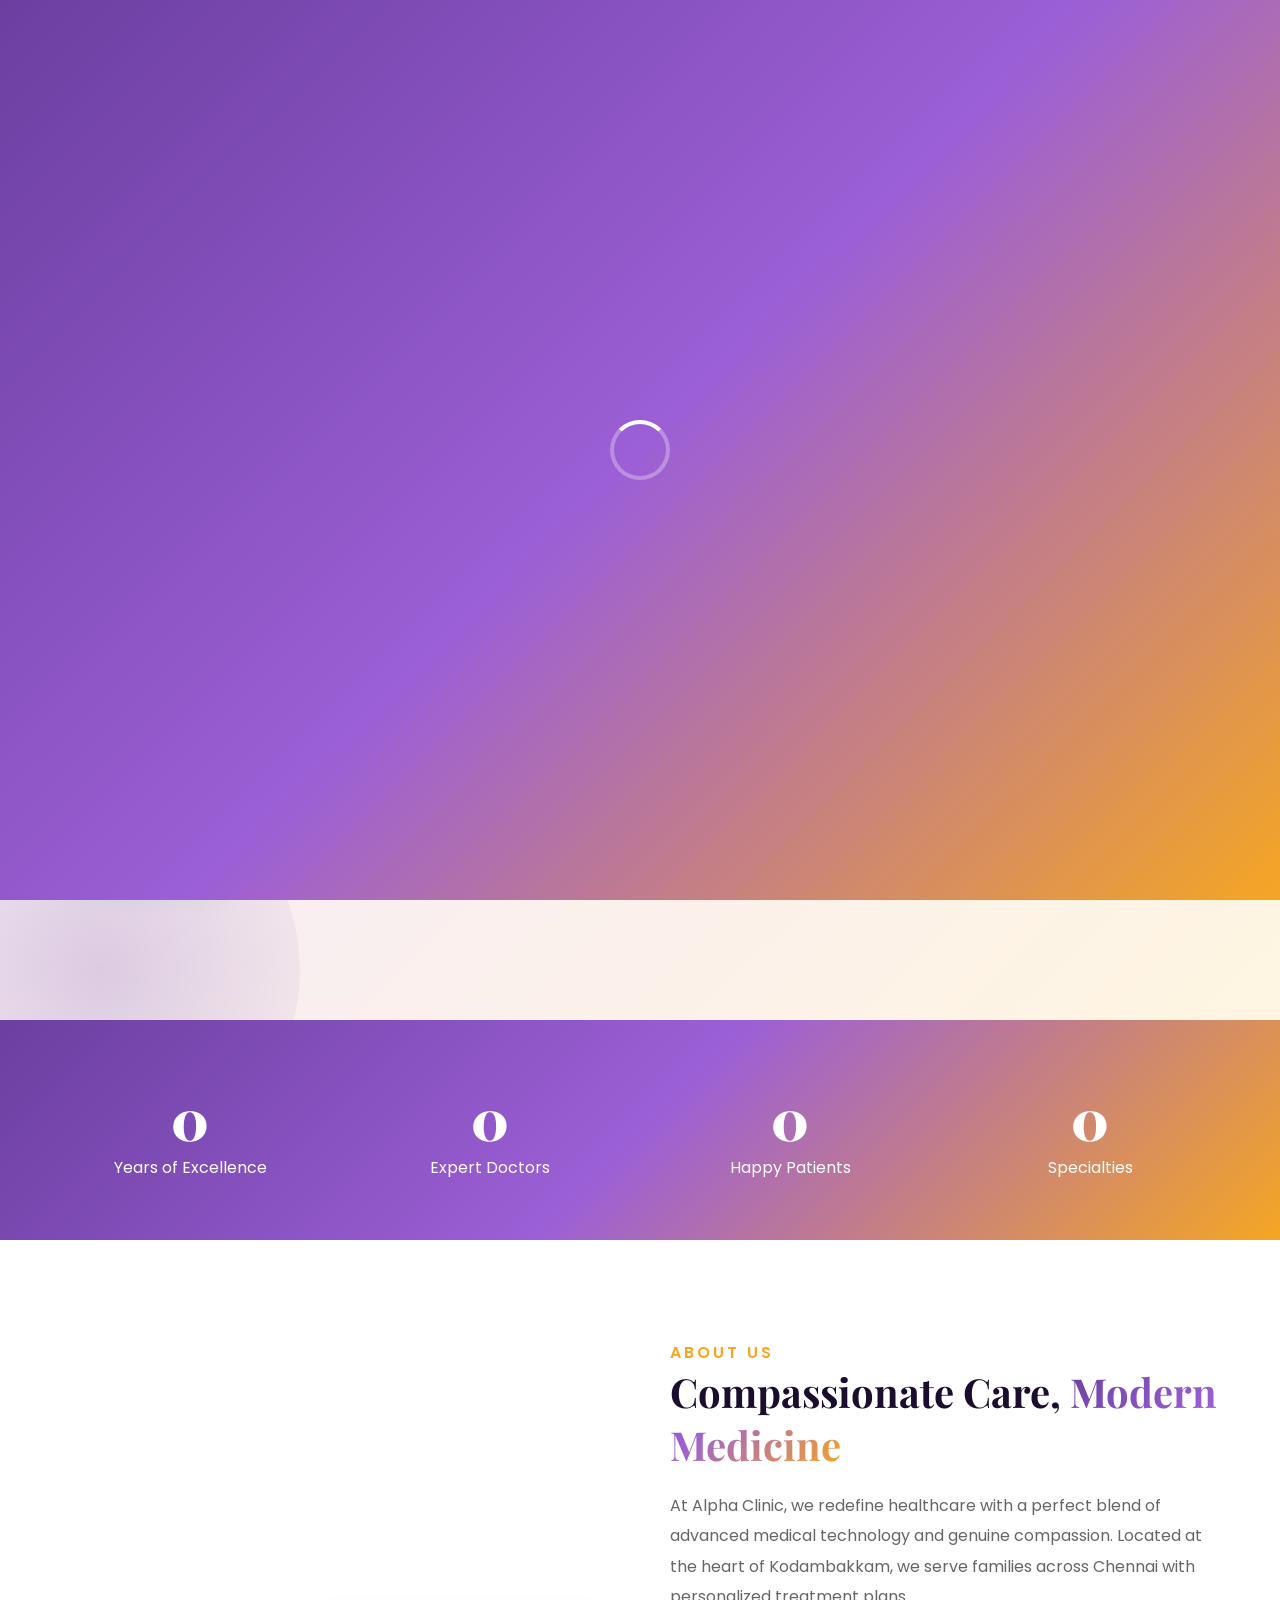
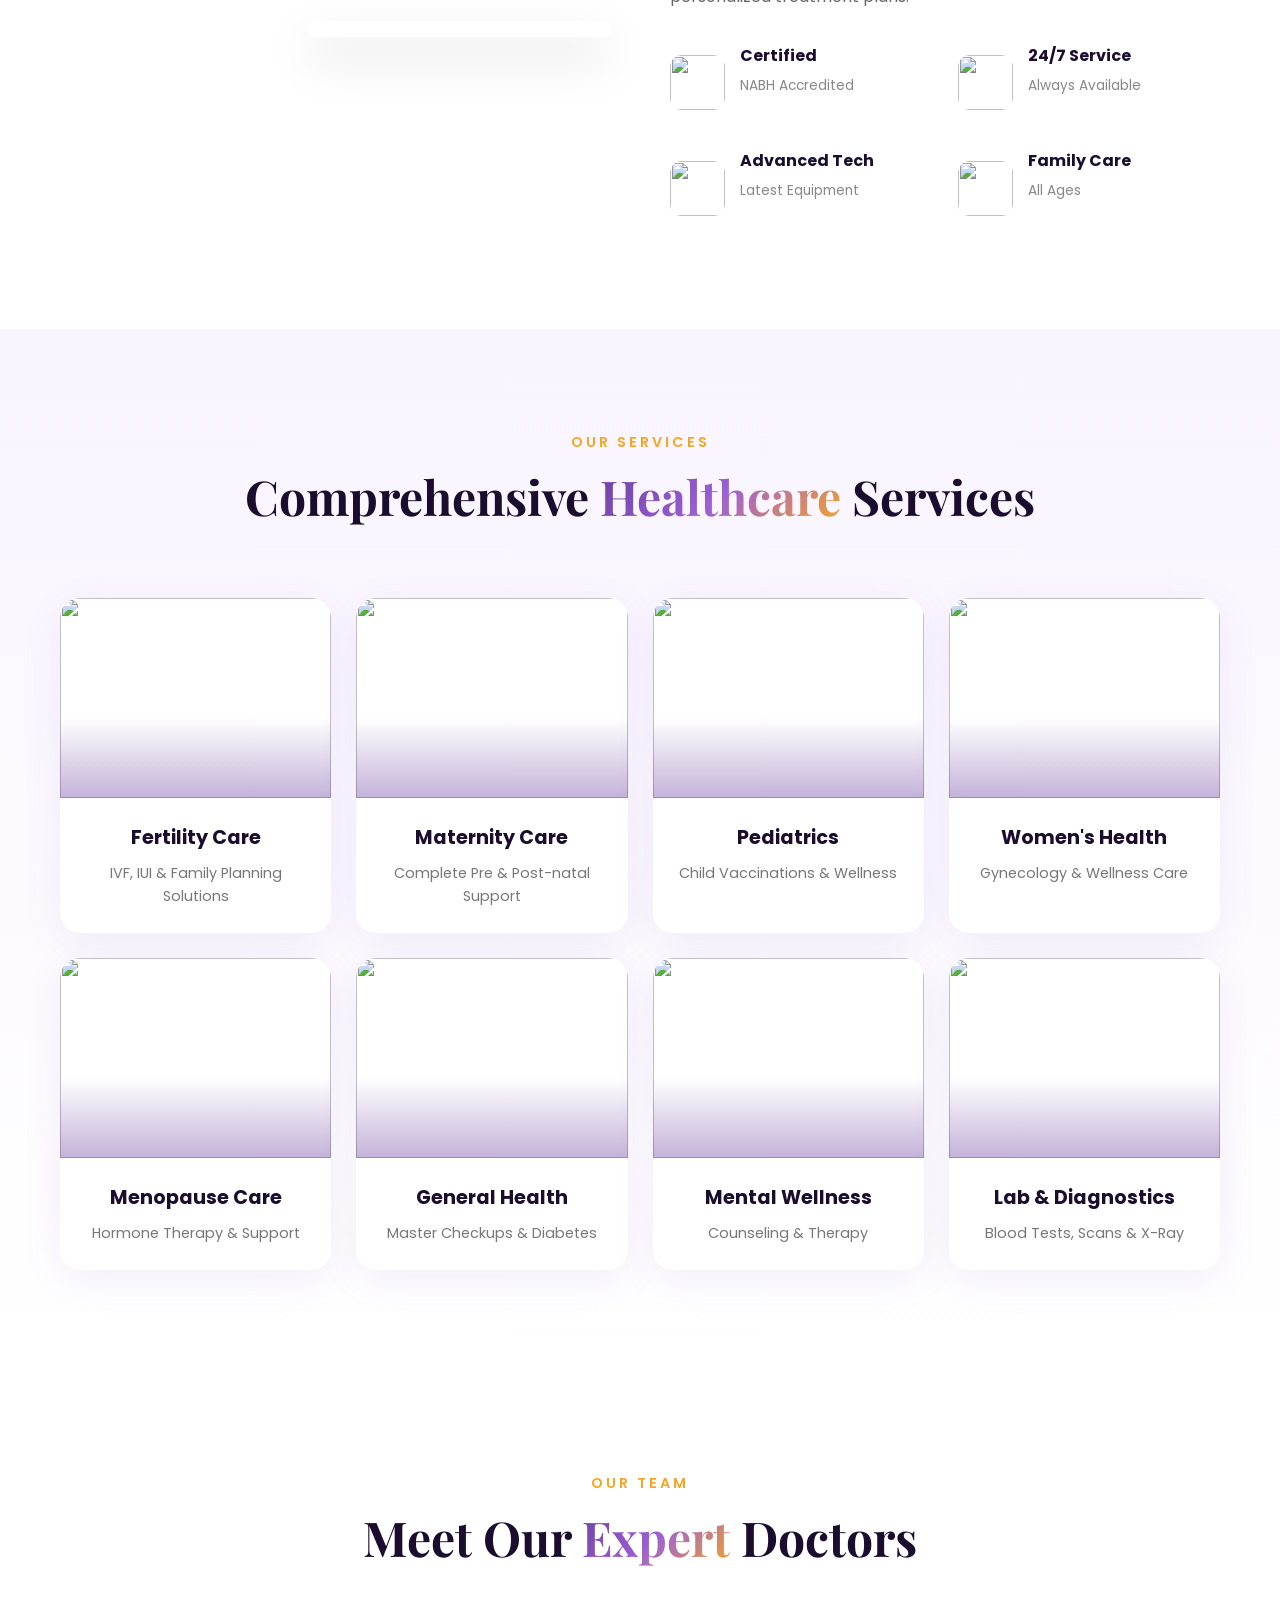
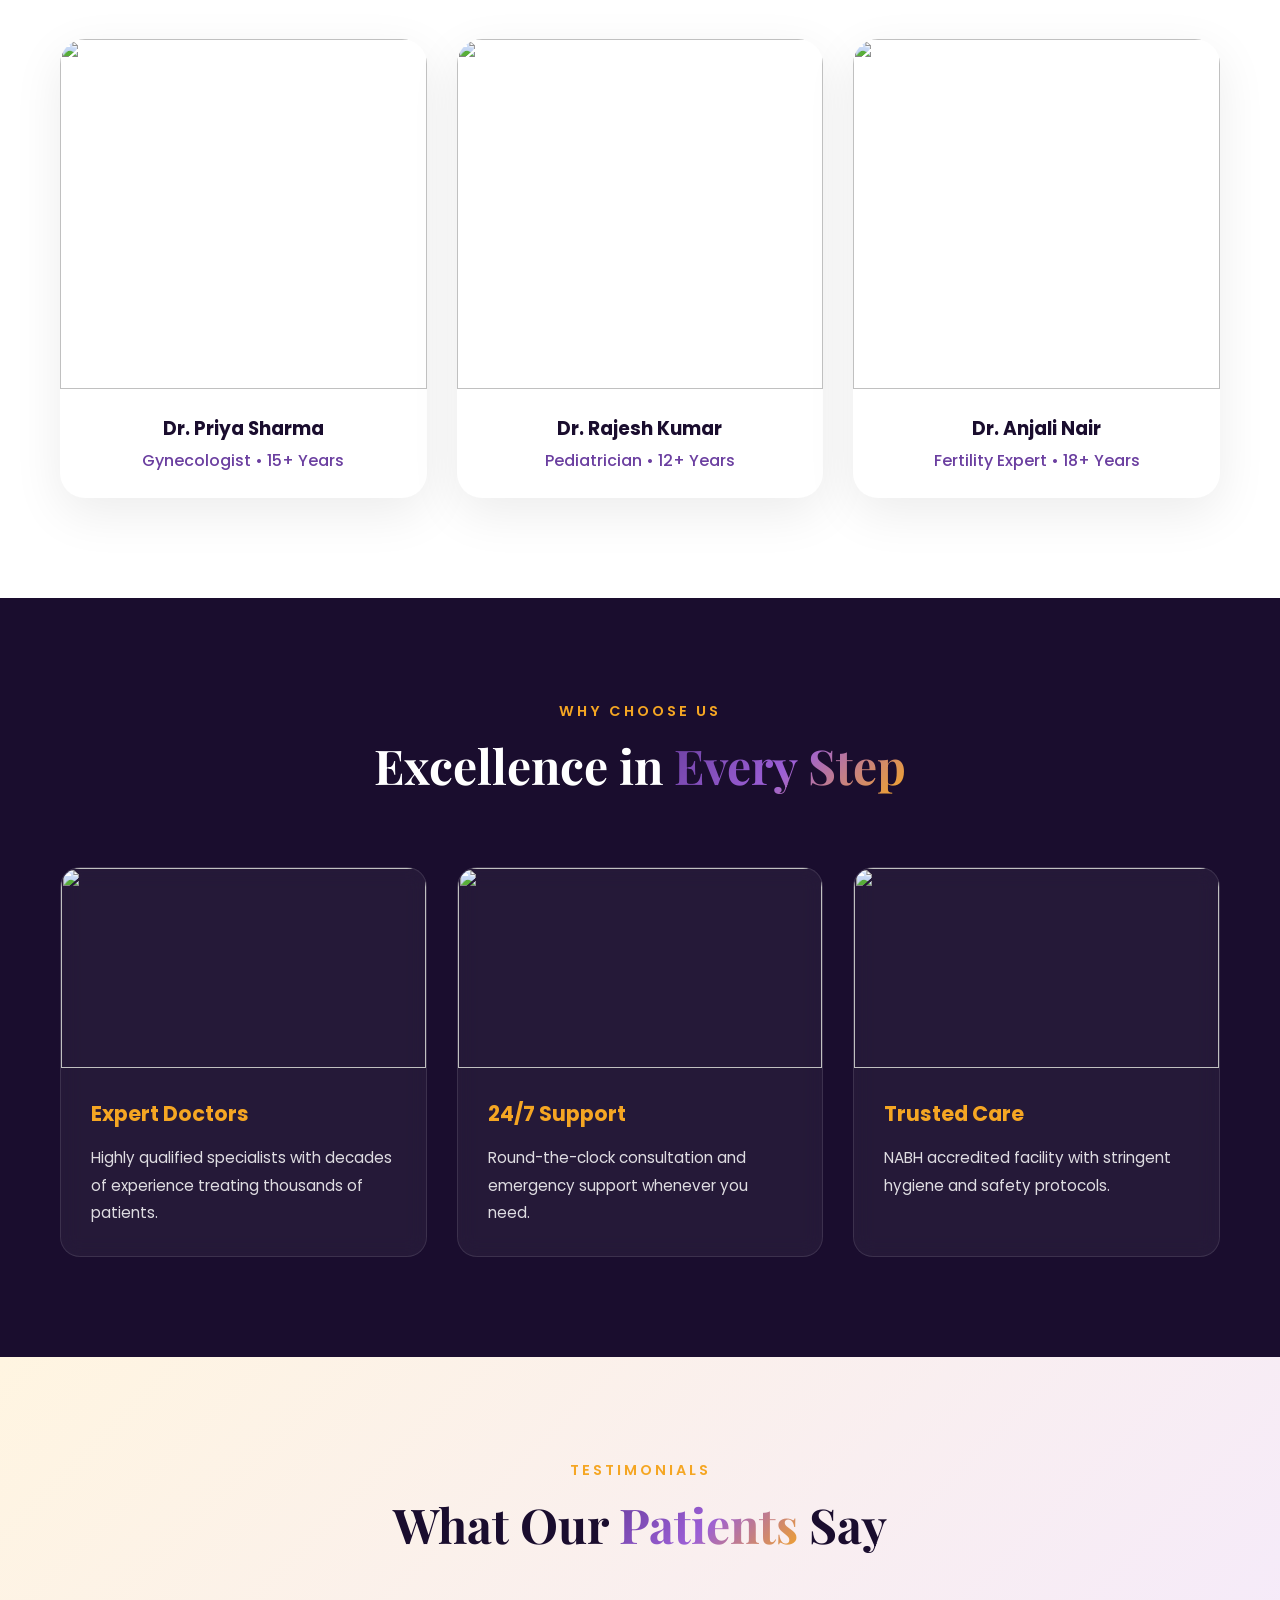
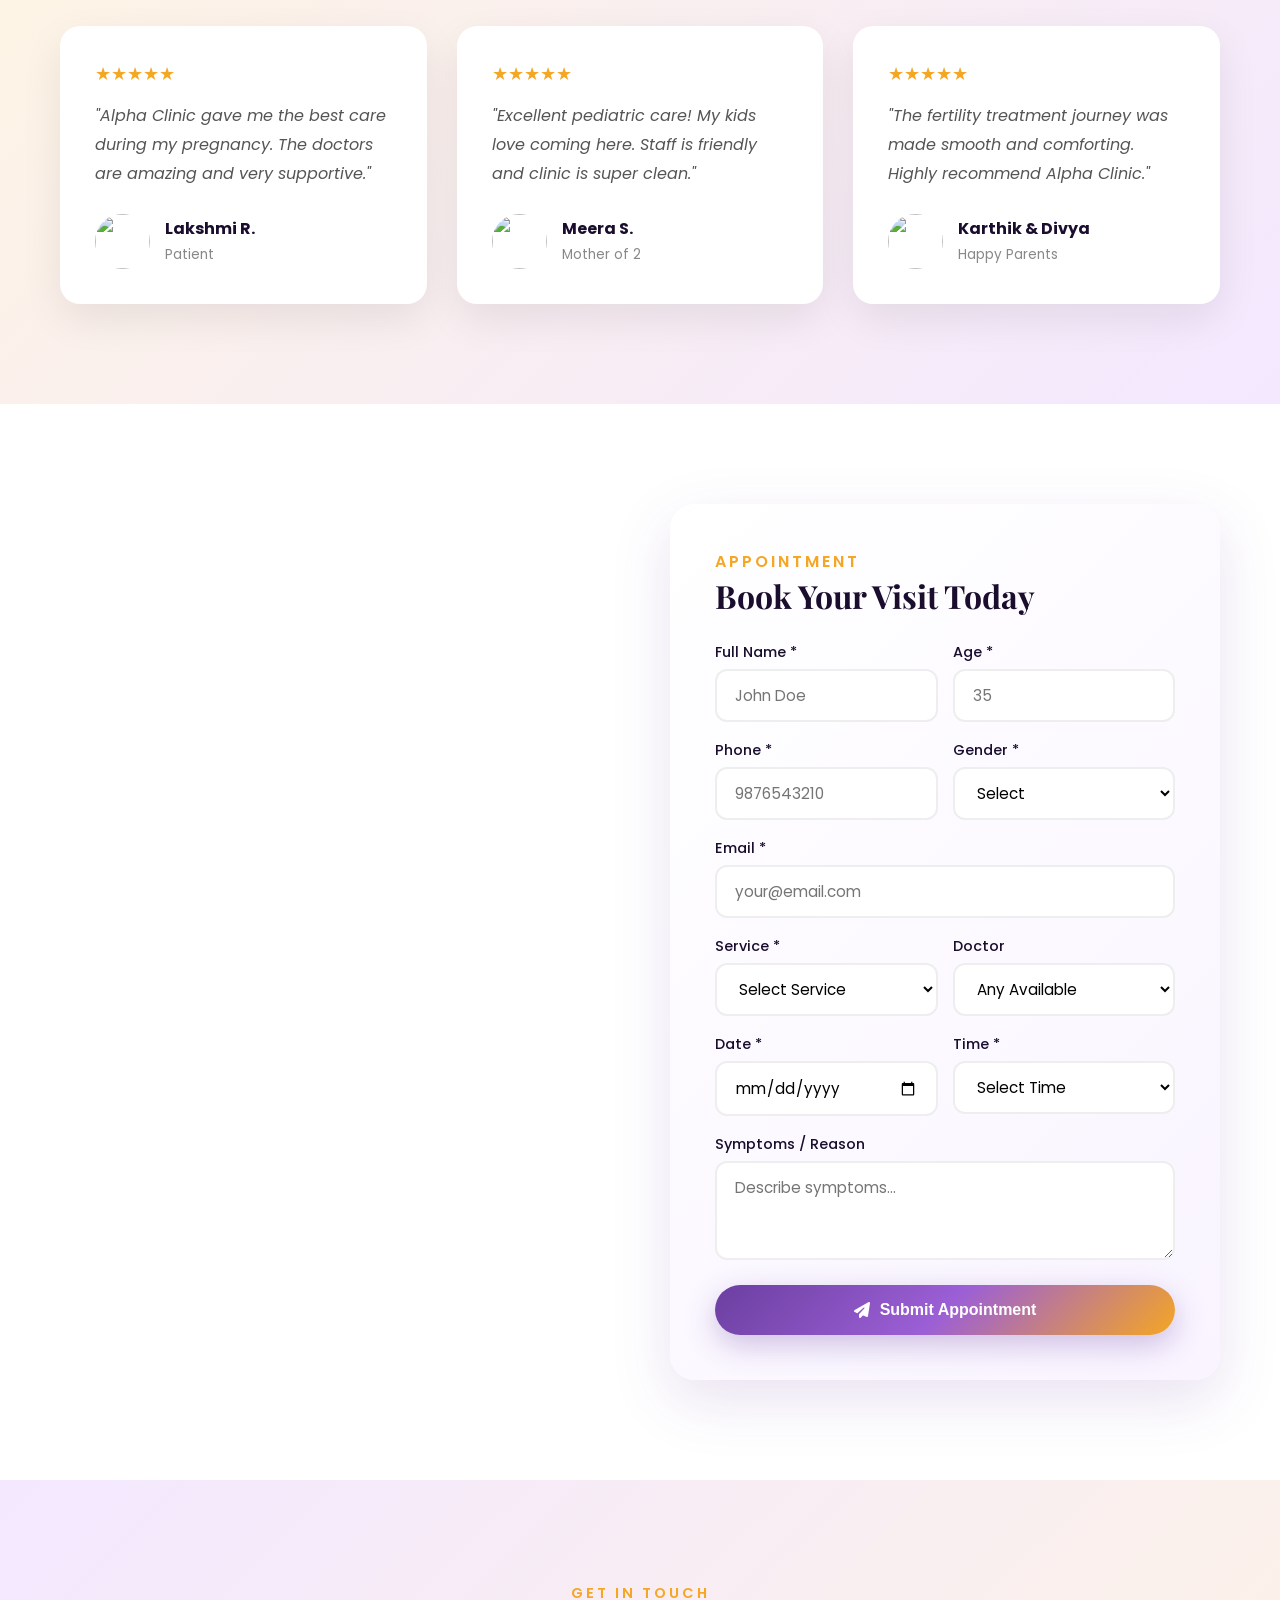
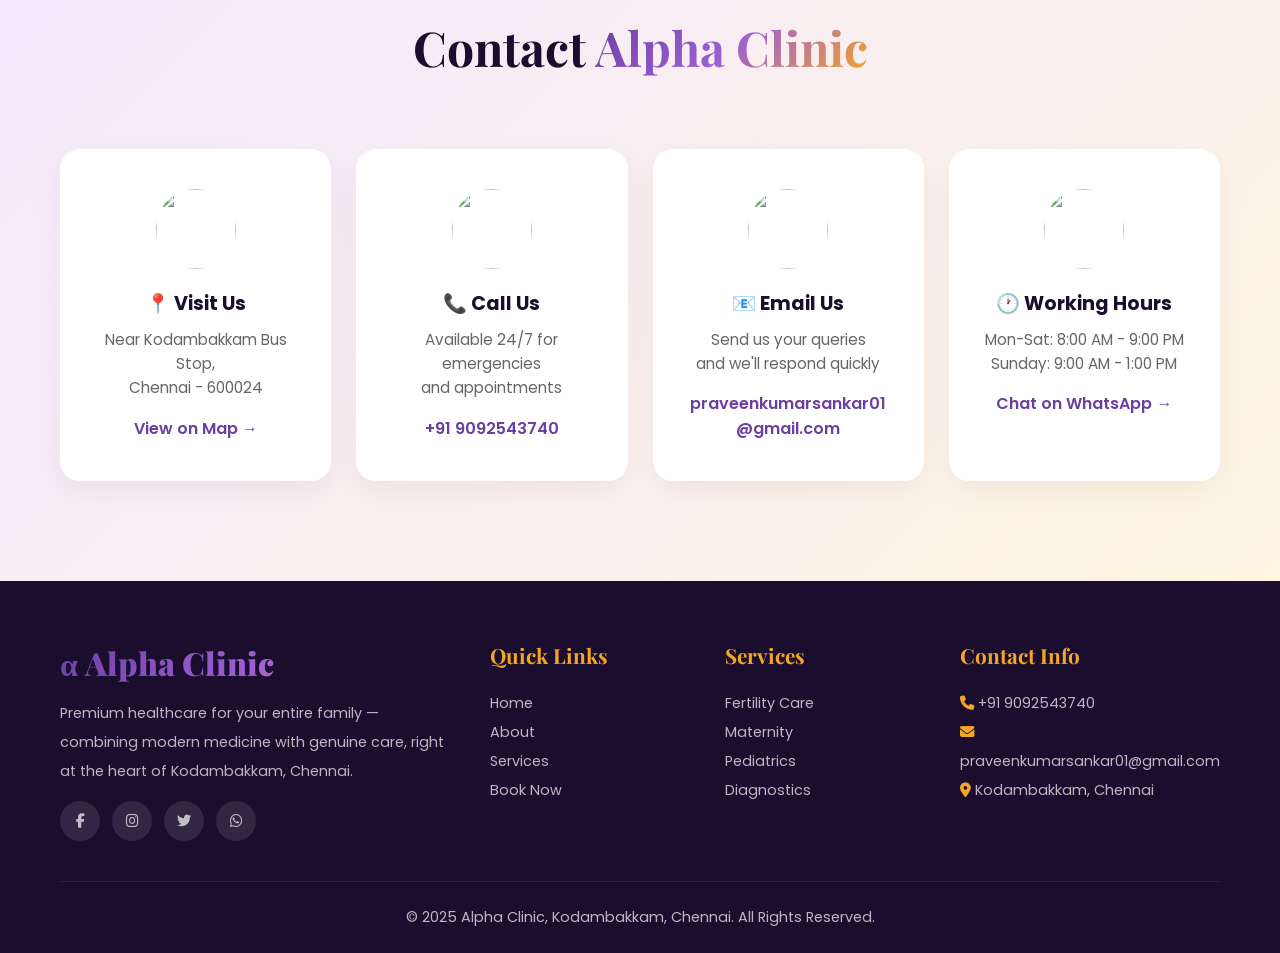
==== index.html @ 45376a35 "renamed Clinic.html to index.html" ====
<!DOCTYPE html>
<html lang="en">
<head>
<meta charset="UTF-8">
<meta name="viewport" content="width=device-width, initial-scale=1.0">
<title>Alpha Clinic | Premium Healthcare in Kodambakkam, Chennai</title>
<link href="https://fonts.googleapis.com/css2?family=Playfair+Display:wght@700;900&family=Poppins:wght@300;400;500;600;700&display=swap" rel="stylesheet">
<link rel="stylesheet" href="https://cdnjs.cloudflare.com/ajax/libs/font-awesome/6.4.0/css/all.min.css">
<link rel="stylesheet" href="https://cdnjs.cloudflare.com/ajax/libs/aos/2.3.4/aos.css">
<style>
  :root {
    --primary: #6b3fa0; --primary-dark: #4a2a7a; --accent: #f5a623;
    --light: #fdfaff; --dark: #1a0d2e;
    --gradient: linear-gradient(135deg, #6b3fa0 0%, #9c5fd6 50%, #f5a623 100%);
  }
  * { margin: 0; padding: 0; box-sizing: border-box; }
  html { scroll-behavior: smooth; }
  body { font-family: 'Poppins', sans-serif; background: var(--light); color: #333; overflow-x: hidden; cursor: none; }
  
  .cursor-dot { 
    width: 18px; height: 18px; 
    background: rgba(138, 80, 220, 0.5);
    border: 2px solid #9c5fd6;
    border-radius: 50%; 
    position: fixed; 
    pointer-events: none; 
    z-index: 9999; 
    transform: translate(-50%, -50%);
    transition: transform 0.1s ease;
    box-shadow: 0 0 8px 2px rgba(138, 80, 220, 0.5);
  }

  a, button, input, select, textarea, .service-card, .doctor-card { cursor: none; }
  
  .top-bar { background: var(--dark); color: #fff; padding: 10px 60px; display: flex; justify-content: space-between; align-items: center; font-size: 0.9rem; }
  .top-bar .contact-items { display: flex; gap: 25px; }
  .top-bar .contact-items a { color: #fff; text-decoration: none; transition: 0.3s; display: flex; align-items: center; gap: 8px; }
  .top-bar .contact-items a:hover { color: var(--accent); }
  .top-bar .contact-items i { color: var(--accent); }
  .top-bar .top-social a { color: #fff; margin-left: 12px; transition: 0.3s; }
  .top-bar .top-social a:hover { color: var(--accent); }
  
  .preloader { position: fixed; inset: 0; background: var(--gradient); display: flex; justify-content: center; align-items: center; z-index: 10000; transition: 0.8s; }
  .preloader.hide { opacity: 0; visibility: hidden; }
  .loader { width: 60px; height: 60px; border: 4px solid rgba(255,255,255,0.3); border-top-color: #fff; border-radius: 50%; animation: spin 1s linear infinite; }
  @keyframes spin { to { transform: rotate(360deg); } }
  
  nav { background: rgba(255,255,255,0.95); backdrop-filter: blur(20px); padding: 18px 60px; display: flex; justify-content: space-between; align-items: center; position: sticky; top: 0; z-index: 1000; transition: 0.4s; box-shadow: 0 2px 30px rgba(107,63,160,0.08); }
  nav.scrolled { padding: 12px 60px; }
  .logo { font-family: 'Playfair Display', serif; font-size: 2rem; font-weight: 900; background: var(--gradient); -webkit-background-clip: text; -webkit-text-fill-color: transparent; }
  nav ul { display: flex; list-style: none; gap: 35px; }
  nav ul li a { text-decoration: none; color: #333; font-weight: 500; position: relative; transition: 0.3s; font-size: 0.95rem; }
  nav ul li a::after { content: ''; position: absolute; bottom: -5px; left: 0; width: 0; height: 2px; background: var(--gradient); transition: 0.4s; }
  nav ul li a:hover::after { width: 100%; }
  nav ul li a:hover { color: var(--primary); }
  .nav-cta { background: var(--gradient); color: #fff !important; padding: 10px 25px; border-radius: 30px; }
  .nav-cta:hover { transform: translateY(-2px); box-shadow: 0 10px 25px rgba(107,63,160,0.4); }
  
  .hero { min-height: 100vh; display: flex; align-items: center; padding: 80px 60px 60px; background: linear-gradient(135deg, #f3e8ff 0%, #fff5e1 100%); position: relative; overflow: hidden; }
  .hero::before { content: ''; position: absolute; top: -100px; right: -100px; width: 500px; height: 500px; background: radial-gradient(circle, rgba(245,166,35,0.2), transparent); border-radius: 50%; animation: float 8s ease-in-out infinite; }
  .hero::after { content: ''; position: absolute; bottom: -150px; left: -100px; width: 400px; height: 400px; background: radial-gradient(circle, rgba(107,63,160,0.2), transparent); border-radius: 50%; animation: float 10s ease-in-out infinite reverse; }
  @keyframes float { 0%,100% { transform: translateY(0); } 50% { transform: translateY(-30px); } }
  .hero-grid { display: grid; grid-template-columns: 1fr 1fr; gap: 60px; align-items: center; max-width: 1400px; margin: 0 auto; position: relative; z-index: 2; }
  .hero-text .badge { display: inline-block; padding: 8px 20px; background: rgba(107,63,160,0.1); color: var(--primary); border-radius: 30px; font-size: 0.85rem; font-weight: 600; margin-bottom: 20px; }
  .hero-text h1 { font-family: 'Playfair Display', serif; font-size: 4rem; font-weight: 900; line-height: 1.1; color: var(--dark); margin-bottom: 25px; }
  .hero-text h1 span { background: var(--gradient); -webkit-background-clip: text; -webkit-text-fill-color: transparent; }
  .hero-text p { font-size: 1.15rem; color: #666; margin-bottom: 35px; line-height: 1.8; }
  .hero-buttons { display: flex; gap: 15px; flex-wrap: wrap; }
  .btn { display: inline-flex; align-items: center; gap: 10px; padding: 16px 35px; border-radius: 50px; text-decoration: none; font-weight: 600; transition: 0.4s; border: none; font-size: 1rem; }
  .btn-primary { background: var(--gradient); color: #fff; box-shadow: 0 10px 30px rgba(107,63,160,0.3); }
  .btn-primary:hover { transform: translateY(-5px); box-shadow: 0 15px 40px rgba(107,63,160,0.5); }
  .btn-whatsapp { background: #25D366; color: #fff; box-shadow: 0 10px 30px rgba(37,211,102,0.3); }
  .btn-whatsapp:hover { transform: translateY(-5px); box-shadow: 0 15px 40px rgba(37,211,102,0.5); }
  .btn-call { background: var(--accent); color: #fff; box-shadow: 0 10px 30px rgba(245,166,35,0.3); }
  .btn-call:hover { transform: translateY(-5px); box-shadow: 0 15px 40px rgba(245,166,35,0.5); }
  
  .hero-image { position: relative; }
  .hero-image img { width: 100%; border-radius: 30px; box-shadow: 0 30px 80px rgba(107,63,160,0.3); }
  .hero-image .floating-card { position: absolute; background: #fff; padding: 18px; border-radius: 20px; box-shadow: 0 15px 40px rgba(0,0,0,0.15); display: flex; align-items: center; gap: 15px; animation: float 4s ease-in-out infinite; }
  .floating-card.card1 { top: 30px; left: -30px; }
  .floating-card.card2 { bottom: 40px; right: -30px; animation-delay: 2s; }
  .floating-card img { width: 50px; height: 50px; border-radius: 50%; object-fit: cover; box-shadow: none; }
  .floating-card h4 { font-size: 1rem; color: var(--dark); }
  .floating-card p { font-size: 0.8rem; color: #888; }
  
  .stats { padding: 60px; background: var(--gradient); color: #fff; }
  .stats-grid { display: grid; grid-template-columns: repeat(4, 1fr); gap: 40px; max-width: 1200px; margin: 0 auto; text-align: center; }
  .stat h3 { font-family: 'Playfair Display', serif; font-size: 3.5rem; font-weight: 900; }
  
  section { padding: 100px 60px; }
  .section-title { text-align: center; margin-bottom: 70px; }
  .section-title .small { color: var(--accent); font-weight: 600; letter-spacing: 3px; text-transform: uppercase; font-size: 0.9rem; }
  .section-title h2 { font-family: 'Playfair Display', serif; font-size: 3rem; color: var(--dark); margin-top: 10px; }
  .section-title h2 span { background: var(--gradient); -webkit-background-clip: text; -webkit-text-fill-color: transparent; }
  
  .about { background: #fff; }
  .about-grid { display: grid; grid-template-columns: 1fr 1fr; gap: 60px; align-items: center; max-width: 1300px; margin: 0 auto; }
  .about-images { position: relative; }
  .about-images img { width: 100%; border-radius: 25px; }
  .about-images .img1 { width: 75%; }
  .about-images .img2 { position: absolute; bottom: -40px; right: 0; width: 55%; border: 8px solid #fff; box-shadow: 0 20px 50px rgba(0,0,0,0.15); }
  .about-text h3 { font-family: 'Playfair Display', serif; font-size: 2.5rem; color: var(--dark); margin-bottom: 20px; }
  .about-text p { color: #666; margin-bottom: 25px; line-height: 1.9; }
  .about-features { display: grid; grid-template-columns: 1fr 1fr; gap: 25px; margin-top: 30px; }
  .about-feature { display: flex; gap: 15px; align-items: center; }
  .about-feature img { width: 55px; height: 55px; border-radius: 12px; object-fit: cover; }
  .about-feature h4 { color: var(--dark); margin-bottom: 5px; font-size: 1rem; }
  .about-feature p { font-size: 0.85rem; color: #888; }
  
  .services { background: linear-gradient(180deg, #f9f4ff 0%, #fff 100%); }
  .services-grid { display: grid; grid-template-columns: repeat(4, 1fr); gap: 25px; max-width: 1300px; margin: 0 auto; }
  .service-card { background: #fff; border-radius: 20px; box-shadow: 0 10px 40px rgba(107,63,160,0.08); transition: 0.5s; overflow: hidden; }
  .service-card:hover { transform: translateY(-15px); box-shadow: 0 25px 60px rgba(107,63,160,0.25); }
  .service-img-wrap { width: 100%; height: 200px; overflow: hidden; position: relative; }
  .service-img-wrap img { width: 100%; height: 100%; object-fit: cover; transition: transform 0.6s ease; }
  .service-card:hover .service-img-wrap img { transform: scale(1.2); }
  .service-img-wrap::after { content: ''; position: absolute; inset: 0; background: linear-gradient(180deg, transparent 60%, rgba(107,63,160,0.4)); }
  .service-content { padding: 25px; text-align: center; }
  .service-content h3 { color: var(--dark); margin-bottom: 10px; font-size: 1.2rem; }
  .service-content p { color: #777; font-size: 0.9rem; line-height: 1.6; }
  
  .doctors { background: #fff; }
  .doctors-grid { display: grid; grid-template-columns: repeat(3, 1fr); gap: 30px; max-width: 1200px; margin: 0 auto; }
  .doctor-card { background: #fff; border-radius: 25px; overflow: hidden; box-shadow: 0 15px 50px rgba(0,0,0,0.08); transition: 0.5s; }
  .doctor-card:hover { transform: translateY(-10px); }
  .doctor-img-wrap { height: 350px; overflow: hidden; position: relative; }
  .doctor-img-wrap img { width: 100%; height: 100%; object-fit: cover; object-position: top; transition: transform 0.6s ease; }
  .doctor-card:hover .doctor-img-wrap img { transform: scale(1.15); }
  .doctor-info { padding: 25px; text-align: center; }
  .doctor-info h3 { color: var(--dark); margin-bottom: 5px; }
  .doctor-info p { color: var(--primary); font-weight: 500; }
  
  .why-us { background: var(--dark); color: #fff; }
  .why-us .section-title h2 { color: #fff; }
  .why-grid { display: grid; grid-template-columns: repeat(3, 1fr); gap: 30px; max-width: 1200px; margin: 0 auto; }
  .why-card { background: rgba(255,255,255,0.05); border-radius: 20px; backdrop-filter: blur(10px); border: 1px solid rgba(255,255,255,0.1); transition: 0.4s; overflow: hidden; }
  .why-card:hover { background: rgba(255,255,255,0.1); transform: translateY(-10px); }
  .why-img-wrap { height: 200px; overflow: hidden; }
  .why-img-wrap img { width: 100%; height: 100%; object-fit: cover; transition: transform 0.6s ease; }
  .why-card:hover .why-img-wrap img { transform: scale(1.15); }
  .why-content { padding: 30px; }
  .why-content h3 { font-size: 1.3rem; margin-bottom: 15px; color: var(--accent); }
  .why-content p { opacity: 0.85; line-height: 1.8; font-size: 0.95rem; }
  
  .testimonials { background: linear-gradient(135deg, #fff5e1, #f3e8ff); }
  .testi-grid { display: grid; grid-template-columns: repeat(3, 1fr); gap: 30px; max-width: 1200px; margin: 0 auto; }
  .testi-card { background: #fff; padding: 35px; border-radius: 20px; box-shadow: 0 15px 40px rgba(0,0,0,0.08); }
  .testi-card .stars { color: var(--accent); margin-bottom: 15px; font-size: 1.1rem; }
  .testi-card p { color: #555; line-height: 1.8; margin-bottom: 25px; font-style: italic; }
  .testi-user { display: flex; align-items: center; gap: 15px; }
  .testi-user img { width: 55px; height: 55px; border-radius: 50%; object-fit: cover; }
  .testi-user h4 { color: var(--dark); }
  .testi-user span { color: #888; font-size: 0.85rem; }
  
  .booking { background: #fff; }
  .booking-grid { display: grid; grid-template-columns: 1fr 1fr; gap: 60px; max-width: 1200px; margin: 0 auto; align-items: center; }
  .booking-image img { width: 100%; border-radius: 25px; }
  .booking-form { background: linear-gradient(135deg, #fff, #f9f4ff); padding: 45px; border-radius: 25px; box-shadow: 0 20px 60px rgba(107,63,160,0.15); }
  .booking-form h3 { font-family: 'Playfair Display', serif; font-size: 2rem; color: var(--dark); margin-bottom: 25px; }
  .form-row { display: grid; grid-template-columns: 1fr 1fr; gap: 15px; }
  .form-group { margin-bottom: 18px; }
  .form-group label { display: block; margin-bottom: 6px; color: var(--dark); font-size: 0.9rem; font-weight: 500; }
  .form-group input, .form-group select, .form-group textarea { width: 100%; padding: 13px 18px; border: 2px solid #eee; border-radius: 12px; font-size: 0.95rem; font-family: inherit; transition: 0.3s; background: #fff; }
  .form-group input:focus, .form-group select:focus, .form-group textarea:focus { outline: none; border-color: var(--primary); box-shadow: 0 0 0 4px rgba(107,63,160,0.1); }
  
  .contact-section { background: linear-gradient(135deg, #f3e8ff, #fff5e1); }
  .contact-grid { display: grid; grid-template-columns: repeat(4, 1fr); gap: 25px; max-width: 1300px; margin: 0 auto; }
  .contact-card { background: #fff; padding: 40px 25px; border-radius: 20px; text-align: center; transition: 0.4s; box-shadow: 0 10px 30px rgba(0,0,0,0.05); overflow: hidden; }
  .contact-card:hover { transform: translateY(-10px); box-shadow: 0 20px 50px rgba(107,63,160,0.15); }
  .contact-card .icon-img { width: 80px; height: 80px; margin: 0 auto 20px; border-radius: 50%; overflow: hidden; }
  .contact-card .icon-img img { width: 100%; height: 100%; object-fit: cover; transition: 0.5s; }
  .contact-card:hover .icon-img img { transform: scale(1.2); }
  .contact-card h4 { color: var(--dark); margin-bottom: 10px; font-size: 1.2rem; }
  .contact-card p { color: #666; font-size: 0.95rem; line-height: 1.6; margin-bottom: 15px; }
  .contact-card a { color: var(--primary); text-decoration: none; font-weight: 600; word-break: break-word; }
  .contact-card a:hover { color: var(--accent); }
  
  footer { background: var(--dark); color: #fff; padding: 60px 60px 25px; }
  .footer-grid { display: grid; grid-template-columns: 2fr 1fr 1fr 1fr; gap: 40px; max-width: 1300px; margin: 0 auto 40px; }
  .footer-col h4 { font-family: 'Playfair Display', serif; margin-bottom: 20px; font-size: 1.3rem; color: var(--accent); }
  .footer-col p, .footer-col a { color: rgba(255,255,255,0.7); text-decoration: none; line-height: 2; font-size: 0.9rem; display: block; transition: 0.3s; }
  .footer-col a:hover { color: var(--accent); padding-left: 5px; }
  .social-links { display: flex; gap: 12px; margin-top: 15px; }
  .social-links a { width: 40px; height: 40px; background: rgba(255,255,255,0.1); border-radius: 50%; display: flex; align-items: center; justify-content: center; transition: 0.3s; }
  .social-links a:hover { background: var(--gradient); transform: translateY(-3px); }
  .footer-bottom { border-top: 1px solid rgba(255,255,255,0.1); padding-top: 25px; text-align: center; opacity: 0.7; font-size: 0.9rem; }
  
  .float-wa { position: fixed; bottom: 30px; right: 30px; width: 65px; height: 65px; background: #25D366; color: #fff; border-radius: 50%; display: flex; align-items: center; justify-content: center; font-size: 1.8rem; box-shadow: 0 10px 30px rgba(37,211,102,0.4); z-index: 999; animation: pulse 2s infinite; text-decoration: none; }
  @keyframes pulse { 0%,100% { box-shadow: 0 0 0 0 rgba(37,211,102,0.7); } 50% { box-shadow: 0 0 0 20px rgba(37,211,102,0); } }
  
  .modal { position: fixed; inset: 0; background: rgba(0,0,0,0.7); display: none; justify-content: center; align-items: center; z-index: 10001; }
  .modal.active { display: flex; }
  .modal-content { background: #fff; padding: 40px; border-radius: 20px; max-width: 450px; text-align: center; }
  .modal-content i { font-size: 4rem; color: #25D366; margin-bottom: 20px; }
  .modal-content h3 { font-family: 'Playfair Display', serif; color: var(--dark); margin-bottom: 15px; }
  .modal-content p { color: #666; margin-bottom: 25px; line-height: 1.7; }
  
  @media(max-width: 968px) {
    body { cursor: auto; } .cursor-dot { display: none; }
    a, button, input, select, textarea, .service-card, .doctor-card { cursor: auto; }
    .top-bar { padding: 10px 20px; flex-direction: column; gap: 8px; text-align: center; }
    .top-bar .contact-items { flex-direction: column; gap: 8px; }
    nav { padding: 15px 20px; } nav ul { display: none; }
    .hero { padding: 60px 20px; }
    .hero-grid, .about-grid, .booking-grid { grid-template-columns: 1fr; gap: 40px; }
    .hero-text h1 { font-size: 2.5rem; }
    .stats-grid, .services-grid, .doctors-grid, .why-grid, .testi-grid, .contact-grid, .form-row { grid-template-columns: 1fr 1fr; }
    .footer-grid { grid-template-columns: 1fr; }
    section { padding: 60px 20px; }
    .section-title h2 { font-size: 2rem; }
  }
  @media(max-width: 600px) {
    .stats-grid, .services-grid, .doctors-grid, .why-grid, .testi-grid, .contact-grid, .form-row { grid-template-columns: 1fr; }
  }
</style>
</head>
<body>

<div class="cursor-dot" id="cursorDot"></div>

<div class="preloader" id="preloader"><div class="loader"></div></div>

<div class="top-bar">
  <div class="contact-items">
    <a href="tel:9092543740"><i class="fas fa-phone"></i> +91 9092543740</a>
    <a href="mailto:praveenkumarsankar01@gmail.com"><i class="fas fa-envelope"></i> praveenkumarsankar01@gmail.com</a>
    <span><i class="fas fa-map-marker-alt" style="color:var(--accent);"></i> Kodambakkam, Chennai</span>
  </div>
  <div class="top-social">
    <a href="https://wa.me/919092543740"><i class="fab fa-whatsapp"></i></a>
    <a href="#"><i class="fab fa-facebook-f"></i></a>
    <a href="#"><i class="fab fa-instagram"></i></a>
  </div>
</div>

<nav id="navbar">
  <div class="logo">α Alpha</div>
  <ul>
    <li><a href="#home">Home</a></li>
    <li><a href="#about">About</a></li>
    <li><a href="#services">Services</a></li>
    <li><a href="#doctors">Doctors</a></li>
    <li><a href="#contact">Contact</a></li>
    <li><a href="#book" class="nav-cta">Book Now</a></li>
  </ul>
</nav>

<section class="hero" id="home">
  <div class="hero-grid">
    <div class="hero-text">
      <span class="badge">🏥 #1 Trusted Clinic in Kodambakkam</span>
      <h1>Premium <span>Healthcare</span> For Your Family 💜</h1>
      <p>Experience world-class medical care at Alpha Clinic — combining cutting-edge technology with compassionate service. Located conveniently at Kodambakkam Bus Stop, Chennai.</p>
      <div class="hero-buttons">
        <a href="#book" class="btn btn-primary"><i class="fas fa-calendar-check"></i> Book Appointment</a>
        <a href="tel:9092543740" class="btn btn-call"><i class="fas fa-phone"></i> Call: 9092543740</a>
        <a href="https://wa.me/919092543740" class="btn btn-whatsapp"><i class="fab fa-whatsapp"></i> WhatsApp</a>
      </div>
    </div>
    <div class="hero-image">
      <img src="https://images.unsplash.com/photo-1576091160399-112ba8d25d1d?w=800" alt="Doctor">
      <div class="floating-card card1">
        <img src="https://images.unsplash.com/photo-1612349317150-e413f6a5b16d?w=100" alt="">
        <div><h4>50+ Doctors</h4><p>Expert Specialists</p></div>
      </div>
      <div class="floating-card card2">
        <img src="https://images.unsplash.com/photo-1582750433449-648ed127bb54?w=100" alt="">
        <div><h4>10K+ Patients</h4><p>Happy & Healthy</p></div>
      </div>
    </div>
  </div>
</section>

<section class="stats">
  <div class="stats-grid">
    <div class="stat"><h3 class="counter" data-target="15">0</h3><p>Years of Excellence</p></div>
    <div class="stat"><h3 class="counter" data-target="50">0</h3><p>Expert Doctors</p></div>
    <div class="stat"><h3 class="counter" data-target="10000">0</h3><p>Happy Patients</p></div>
    <div class="stat"><h3 class="counter" data-target="25">0</h3><p>Specialties</p></div>
  </div>
</section>

<section class="about" id="about">
  <div class="about-grid">
    <div class="about-images" data-aos="fade-right">
      <img src="https://images.unsplash.com/photo-1551190822-a9333d879b1f?w=600" class="img1" alt="">
      <img src="https://images.unsplash.com/photo-1666214280391-8ff5bd3c0bf0?w=400" class="img2" alt="">
    </div>
    <div class="about-text" data-aos="fade-left">
      <span style="color:var(--accent); font-weight:600; letter-spacing:3px;">ABOUT US</span>
      <h3>Compassionate Care, <span style="background:var(--gradient);-webkit-background-clip:text;-webkit-text-fill-color:transparent;">Modern Medicine</span></h3>
      <p>At Alpha Clinic, we redefine healthcare with a perfect blend of advanced medical technology and genuine compassion. Located at the heart of Kodambakkam, we serve families across Chennai with personalized treatment plans.</p>
      <div class="about-features">
        <div class="about-feature"><img src="https://images.unsplash.com/photo-1583912267550-d6c2ac3196c0?w=100" alt=""><div><h4>Certified</h4><p>NABH Accredited</p></div></div>
        <div class="about-feature"><img src="https://images.unsplash.com/photo-1518770660439-4636190af475?w=100" alt=""><div><h4>24/7 Service</h4><p>Always Available</p></div></div>
        <div class="about-feature"><img src="https://images.unsplash.com/photo-1530026405186-ed1f139313f8?w=100" alt=""><div><h4>Advanced Tech</h4><p>Latest Equipment</p></div></div>
        <div class="about-feature"><img src="https://images.unsplash.com/photo-1607746882042-944635dfe10e?w=100" alt=""><div><h4>Family Care</h4><p>All Ages</p></div></div>
      </div>
    </div>
  </div>
</section>

<section class="services" id="services">
  <div class="section-title" data-aos="fade-up">
    <span class="small">OUR SERVICES</span>
    <h2>Comprehensive <span>Healthcare</span> Services</h2>
  </div>
  <div class="services-grid">
    <div class="service-card" data-aos="fade-up"><div class="service-img-wrap"><img src="https://images.unsplash.com/photo-1519494026892-80bbd2d6fd0d?w=500" alt=""></div><div class="service-content"><h3>Fertility Care</h3><p>IVF, IUI & Family Planning Solutions</p></div></div>
    <div class="service-card" data-aos="fade-up" data-aos-delay="100"><div class="service-img-wrap"><img src="https://images.unsplash.com/photo-1555252333-9f8e92e65df9?w=500" alt=""></div><div class="service-content"><h3>Maternity Care</h3><p>Complete Pre & Post-natal Support</p></div></div>
    <div class="service-card" data-aos="fade-up" data-aos-delay="200"><div class="service-img-wrap"><img src="https://images.unsplash.com/photo-1503454537195-1dcabb73ffb9?w=500" alt=""></div><div class="service-content"><h3>Pediatrics</h3><p>Child Vaccinations & Wellness</p></div></div>
    <div class="service-card" data-aos="fade-up" data-aos-delay="300"><div class="service-img-wrap"><img src="https://images.unsplash.com/photo-1631815588090-d4bfec5b1ccb?w=500" alt=""></div><div class="service-content"><h3>Women's Health</h3><p>Gynecology & Wellness Care</p></div></div>
    <div class="service-card" data-aos="fade-up"><div class="service-img-wrap"><img src="https://images.unsplash.com/photo-1545205597-3d9d02c29597?w=500" alt=""></div><div class="service-content"><h3>Menopause Care</h3><p>Hormone Therapy & Support</p></div></div>
    <div class="service-card" data-aos="fade-up" data-aos-delay="100"><div class="service-img-wrap"><img src="https://images.unsplash.com/photo-1505751172876-fa1923c5c528?w=500" alt=""></div><div class="service-content"><h3>General Health</h3><p>Master Checkups & Diabetes</p></div></div>
    <div class="service-card" data-aos="fade-up" data-aos-delay="200"><div class="service-img-wrap"><img src="https://images.unsplash.com/photo-1573497019940-1c28c88b4f3e?w=500" alt=""></div><div class="service-content"><h3>Mental Wellness</h3><p>Counseling & Therapy</p></div></div>
    <div class="service-card" data-aos="fade-up" data-aos-delay="300"><div class="service-img-wrap"><img src="https://images.unsplash.com/photo-1532187863486-abf9dbad1b69?w=500" alt=""></div><div class="service-content"><h3>Lab & Diagnostics</h3><p>Blood Tests, Scans & X-Ray</p></div></div>
  </div>
</section>

<section class="doctors" id="doctors">
  <div class="section-title" data-aos="fade-up">
    <span class="small">OUR TEAM</span>
    <h2>Meet Our <span>Expert</span> Doctors</h2>
  </div>
  <div class="doctors-grid">
    <div class="doctor-card" data-aos="fade-up"><div class="doctor-img-wrap"><img src="https://images.unsplash.com/photo-1559839734-2b71ea197ec2?w=500" alt=""></div><div class="doctor-info"><h3>Dr. Priya Sharma</h3><p>Gynecologist • 15+ Years</p></div></div>
    <div class="doctor-card" data-aos="fade-up" data-aos-delay="150"><div class="doctor-img-wrap"><img src="https://images.unsplash.com/photo-1612349317150-e413f6a5b16d?w=500" alt=""></div><div class="doctor-info"><h3>Dr. Rajesh Kumar</h3><p>Pediatrician • 12+ Years</p></div></div>
    <div class="doctor-card" data-aos="fade-up" data-aos-delay="300"><div class="doctor-img-wrap"><img src="https://images.unsplash.com/photo-1594824476967-48c8b964273f?w=500" alt=""></div><div class="doctor-info"><h3>Dr. Anjali Nair</h3><p>Fertility Expert • 18+ Years</p></div></div>
  </div>
</section>

<section class="why-us">
  <div class="section-title" data-aos="fade-up">
    <span class="small" style="color:var(--accent);">WHY CHOOSE US</span>
    <h2>Excellence in <span style="background:var(--gradient);-webkit-background-clip:text;-webkit-text-fill-color:transparent;">Every Step</span></h2>
  </div>
  <div class="why-grid">
    <div class="why-card" data-aos="zoom-in"><div class="why-img-wrap"><img src="https://images.unsplash.com/photo-1622253692010-333f2da6031d?w=500" alt=""></div><div class="why-content"><h3>Expert Doctors</h3><p>Highly qualified specialists with decades of experience treating thousands of patients.</p></div></div>
    <div class="why-card" data-aos="zoom-in" data-aos-delay="150"><div class="why-img-wrap"><img src="https://images.unsplash.com/photo-1538108149393-fbbd81895907?w=500" alt=""></div><div class="why-content"><h3>24/7 Support</h3><p>Round-the-clock consultation and emergency support whenever you need.</p></div></div>
    <div class="why-card" data-aos="zoom-in" data-aos-delay="300"><div class="why-img-wrap"><img src="https://images.unsplash.com/photo-1576091160550-2173dba999ef?w=500" alt=""></div><div class="why-content"><h3>Trusted Care</h3><p>NABH accredited facility with stringent hygiene and safety protocols.</p></div></div>
  </div>
</section>

<section class="testimonials">
  <div class="section-title" data-aos="fade-up">
    <span class="small">TESTIMONIALS</span>
    <h2>What Our <span>Patients</span> Say</h2>
  </div>
  <div class="testi-grid">
    <div class="testi-card" data-aos="fade-up"><div class="stars">★★★★★</div><p>"Alpha Clinic gave me the best care during my pregnancy. The doctors are amazing and very supportive."</p><div class="testi-user"><img src="https://images.unsplash.com/photo-1494790108377-be9c29b29330?w=100" alt=""><div><h4>Lakshmi R.</h4><span>Patient</span></div></div></div>
    <div class="testi-card" data-aos="fade-up" data-aos-delay="150"><div class="stars">★★★★★</div><p>"Excellent pediatric care! My kids love coming here. Staff is friendly and clinic is super clean."</p><div class="testi-user"><img src="https://images.unsplash.com/photo-1438761681033-6461ffad8d80?w=100" alt=""><div><h4>Meera S.</h4><span>Mother of 2</span></div></div></div>
    <div class="testi-card" data-aos="fade-up" data-aos-delay="300"><div class="stars">★★★★★</div><p>"The fertility treatment journey was made smooth and comforting. Highly recommend Alpha Clinic."</p><div class="testi-user"><img src="https://images.unsplash.com/photo-1573496359142-b8d87734a5a2?w=100" alt=""><div><h4>Karthik & Divya</h4><span>Happy Parents</span></div></div></div>
  </div>
</section>

<section class="booking" id="book">
  <div class="booking-grid">
    <div class="booking-image" data-aos="fade-right">
      <img src="https://images.unsplash.com/photo-1581595220892-b0739db3ba8c?w=700" alt="">
    </div>
    <div class="booking-form" data-aos="fade-left">
      <span style="color:var(--accent); font-weight:600; letter-spacing:3px;">APPOINTMENT</span>
      <h3>Book Your Visit Today</h3>
      
      <form id="bookingForm">
        <div class="form-row">
          <div class="form-group"><label>Full Name *</label><input type="text" name="name" placeholder="John Doe" required></div>
          <div class="form-group"><label>Age *</label><input type="number" name="age" placeholder="35" required></div>
        </div>
        <div class="form-row">
          <div class="form-group"><label>Phone *</label><input type="tel" name="phone" placeholder="9876543210" required></div>
          <div class="form-group"><label>Gender *</label>
            <select name="gender" required><option value="">Select</option><option>Male</option><option>Female</option><option>Other</option></select>
          </div>
        </div>
        <div class="form-group"><label>Email *</label><input type="email" name="email" placeholder="your@email.com" required></div>
        <div class="form-row">
          <div class="form-group"><label>Service *</label>
            <select name="service" required>
              <option value="">Select Service</option>
              <option>Fertility Care</option><option>Maternity Care</option><option>Pediatrics</option>
              <option>Women's Health</option><option>Menopause Care</option><option>General Health</option>
              <option>Mental Wellness</option><option>Lab & Diagnostics</option>
            </select>
          </div>
          <div class="form-group"><label>Doctor</label>
            <select name="doctor">
              <option value="Any">Any Available</option>
              <option>Dr. Priya Sharma</option><option>Dr. Rajesh Kumar</option><option>Dr. Anjali Nair</option>
            </select>
          </div>
        </div>
        <div class="form-row">
          <div class="form-group"><label>Date *</label><input type="date" name="date" required></div>
          <div class="form-group"><label>Time *</label>
            <select name="time" required>
              <option value="">Select Time</option>
              <option>Morning (8AM-12PM)</option><option>Afternoon (12PM-4PM)</option><option>Evening (4PM-9PM)</option>
            </select>
          </div>
        </div>
        <div class="form-group"><label>Symptoms / Reason</label><textarea name="symptoms" placeholder="Describe symptoms..." rows="3"></textarea></div>
        
        <button type="submit" class="btn btn-primary" style="width:100%; justify-content:center;">
          <i class="fas fa-paper-plane"></i> Submit Appointment
        </button>
      </form>
    </div>
  </div>
</section>

<section class="contact-section" id="contact">
  <div class="section-title" data-aos="fade-up">
    <span class="small">GET IN TOUCH</span>
    <h2>Contact <span>Alpha Clinic</span></h2>
  </div>
  <div class="contact-grid">
    <div class="contact-card" data-aos="fade-up">
      <div class="icon-img"><img src="https://images.unsplash.com/photo-1577086664693-894d8405334a?w=200" alt=""></div>
      <h4>📍 Visit Us</h4>
      <p>Near Kodambakkam Bus Stop,<br>Chennai - 600024</p>
      <a href="https://maps.google.com/?q=Kodambakkam+Bus+Stop+Chennai" target="_blank">View on Map →</a>
    </div>
    <div class="contact-card" data-aos="fade-up" data-aos-delay="100">
      <div class="icon-img"><img src="https://images.unsplash.com/photo-1611746872915-64382b5c76da?w=200" alt=""></div>
      <h4>📞 Call Us</h4>
      <p>Available 24/7 for emergencies<br>and appointments</p>
      <a href="tel:9092543740">+91 9092543740</a>
    </div>
    <div class="contact-card" data-aos="fade-up" data-aos-delay="200">
      <div class="icon-img"><img src="https://images.unsplash.com/photo-1596526131083-e8c633c948d2?w=200" alt=""></div>
      <h4>📧 Email Us</h4>
      <p>Send us your queries<br>and we'll respond quickly</p>
      <a href="mailto:praveenkumarsankar01@gmail.com">praveenkumarsankar01<br>@gmail.com</a>
    </div>
    <div class="contact-card" data-aos="fade-up" data-aos-delay="300">
      <div class="icon-img"><img src="https://images.unsplash.com/photo-1501139083538-0139583c060f?w=200" alt=""></div>
      <h4>🕐 Working Hours</h4>
      <p>Mon-Sat: 8:00 AM - 9:00 PM<br>Sunday: 9:00 AM - 1:00 PM</p>
      <a href="https://wa.me/919092543740">Chat on WhatsApp →</a>
    </div>
  </div>
</section>

<footer>
  <div class="footer-grid">
    <div class="footer-col">
      <div class="logo" style="margin-bottom:15px;">α Alpha Clinic</div>
      <p>Premium healthcare for your entire family — combining modern medicine with genuine care, right at the heart of Kodambakkam, Chennai.</p>
      <div class="social-links">
        <a href="#"><i class="fab fa-facebook-f"></i></a>
        <a href="#"><i class="fab fa-instagram"></i></a>
        <a href="#"><i class="fab fa-twitter"></i></a>
        <a href="https://wa.me/919092543740"><i class="fab fa-whatsapp"></i></a>
      </div>
    </div>
    <div class="footer-col"><h4>Quick Links</h4><a href="#home">Home</a><a href="#about">About</a><a href="#services">Services</a><a href="#book">Book Now</a></div>
    <div class="footer-col"><h4>Services</h4><a href="#services">Fertility Care</a><a href="#services">Maternity</a><a href="#services">Pediatrics</a><a href="#services">Diagnostics</a></div>
    <div class="footer-col">
      <h4>Contact Info</h4>
      <a href="tel:9092543740"><i class="fas fa-phone" style="color:var(--accent);"></i> +91 9092543740</a>
      <a href="mailto:praveenkumarsankar01@gmail.com"><i class="fas fa-envelope" style="color:var(--accent);"></i> praveenkumarsankar01@gmail.com</a>
      <a href="#"><i class="fas fa-map-marker-alt" style="color:var(--accent);"></i> Kodambakkam, Chennai</a>
    </div>
  </div>
  <div class="footer-bottom">© 2025 Alpha Clinic, Kodambakkam, Chennai. All Rights Reserved.</div>
</footer>

<a href="https://wa.me/919092543740" class="float-wa" target="_blank"><i class="fab fa-whatsapp"></i></a>

<div class="modal" id="successModal">
  <div class="modal-content">
    <i class="fas fa-check-circle"></i>
    <h3>Booking Submitted!</h3>
    <p>Thank you! We'll contact you shortly at the number you provided to confirm your appointment.</p>
    <button class="btn btn-primary" onclick="document.getElementById('successModal').classList.remove('active')">Close</button>
  </div>
</div>

<script src="https://cdnjs.cloudflare.com/ajax/libs/aos/2.3.4/aos.js"></script>
<script>
  AOS.init({ duration: 1000, once: true });
  
  window.addEventListener('load', () => setTimeout(() => document.getElementById('preloader').classList.add('hide'), 500));
  window.addEventListener('scroll', () => document.getElementById('navbar').classList.toggle('scrolled', window.scrollY > 50));
  
  const cursorDot = document.getElementById('cursorDot');
  document.addEventListener('mousemove', (e) => {
    cursorDot.style.left = e.clientX + 'px';
    cursorDot.style.top = e.clientY + 'px';
  });
  document.addEventListener('mouseleave', () => { cursorDot.style.opacity = '0'; });
  document.addEventListener('mouseenter', () => { cursorDot.style.opacity = '1'; });
  
  // Counter animation
  const counters = document.querySelectorAll('.counter');
  const animateCounter = (counter) => {
    const target = +counter.getAttribute('data-target');
    let count = 0; const inc = target / 100;
    const update = () => {
      count += inc;
      if (count < target) { counter.innerText = Math.ceil(count) + '+'; setTimeout(update, 20); }
      else counter.innerText = target.toLocaleString() + '+';
    };
    update();
  };
  const observer = new IntersectionObserver((entries) => {
    entries.forEach(entry => { if (entry.isIntersecting) { animateCounter(entry.target); observer.unobserve(entry.target); } });
  });
  counters.forEach(c => observer.observe(c));
  
  // ✅ FIXED FORM - Saves to localStorage AND sends WhatsApp
  document.getElementById('bookingForm').addEventListener('submit', function(e) {
    e.preventDefault();
    const form = this;
    const formData = new FormData(form);
    const btn = form.querySelector('button[type="submit"]');
    const originalText = btn.innerHTML;
    btn.innerHTML = '<i class="fas fa-spinner fa-spin"></i> Sending...';
    btn.disabled = true;
    
    // ⭐ SAVE BOOKING TO LOCALSTORAGE (Admin panel reads from here)
    const booking = {
      id: Date.now(),
      timestamp: new Date().toLocaleString('en-IN'),
      name: formData.get('name'),
      age: formData.get('age'),
      gender: formData.get('gender'),
      phone: formData.get('phone'),
      email: formData.get('email'),
      service: formData.get('service'),
      doctor: formData.get('doctor'),
      date: formData.get('date'),
      time: formData.get('time'),
      symptoms: formData.get('symptoms') || '',
      history: '',
      status: 'Pending'
    };
    
    const existingBookings = JSON.parse(localStorage.getItem('alphaClinicBookings') || '[]');
    existingBookings.push(booking);
    localStorage.setItem('alphaClinicBookings', JSON.stringify(existingBookings));
    
    // Send WhatsApp notification to clinic
    const waMsg = `*🏥 NEW APPOINTMENT - ALPHA CLINIC*%0A%0A` +
      `*Name:* ${booking.name}%0A*Age:* ${booking.age}%0A` +
      `*Phone:* ${booking.phone}%0A*Email:* ${booking.email}%0A` +
      `*Service:* ${booking.service}%0A*Doctor:* ${booking.doctor}%0A` +
      `*Date:* ${booking.date}%0A*Time:* ${booking.time}%0A` +
      `*Symptoms:* ${booking.symptoms}`;
    
    setTimeout(() => {
      window.open(`https://wa.me/919092543740?text=${waMsg}`, '_blank');
      document.getElementById('successModal').classList.add('active');
      form.reset();
      btn.innerHTML = originalText;
      btn.disabled = false;
    }, 800);
  });
</script>

</body>
</html>
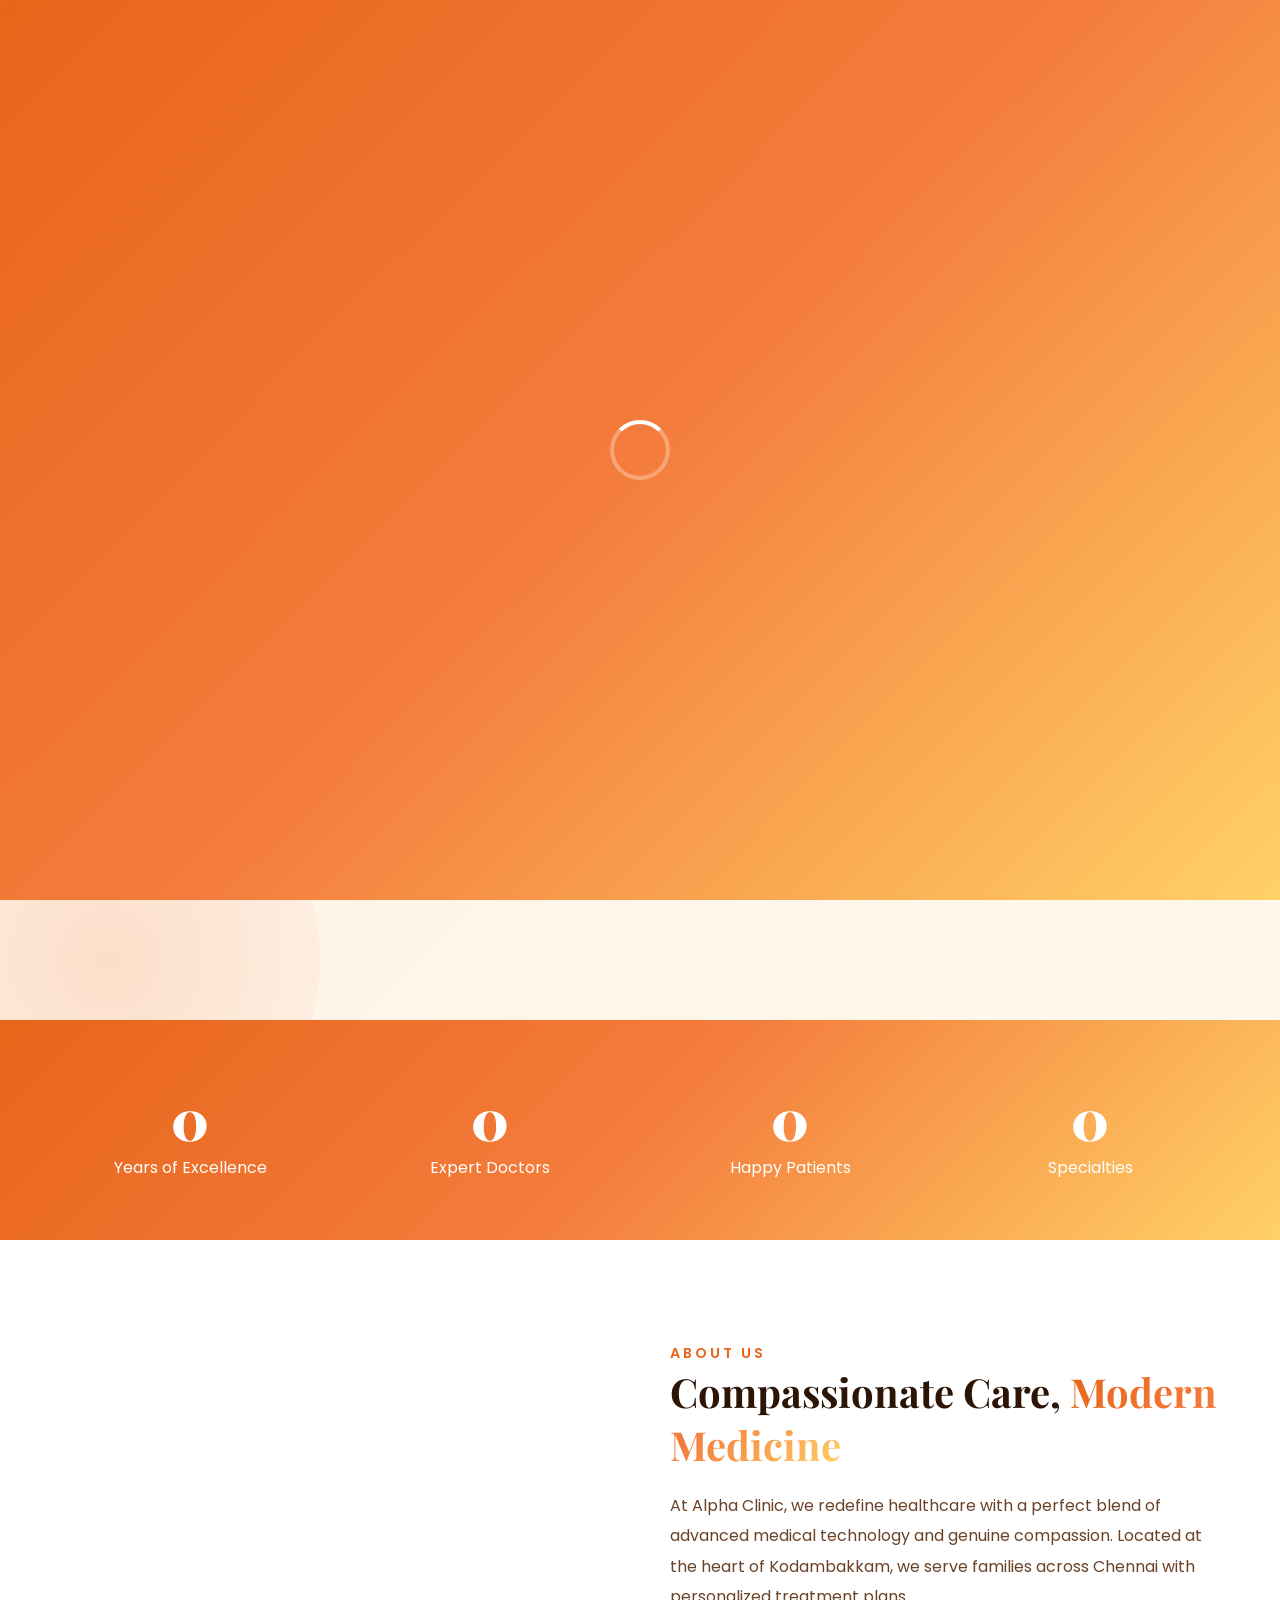
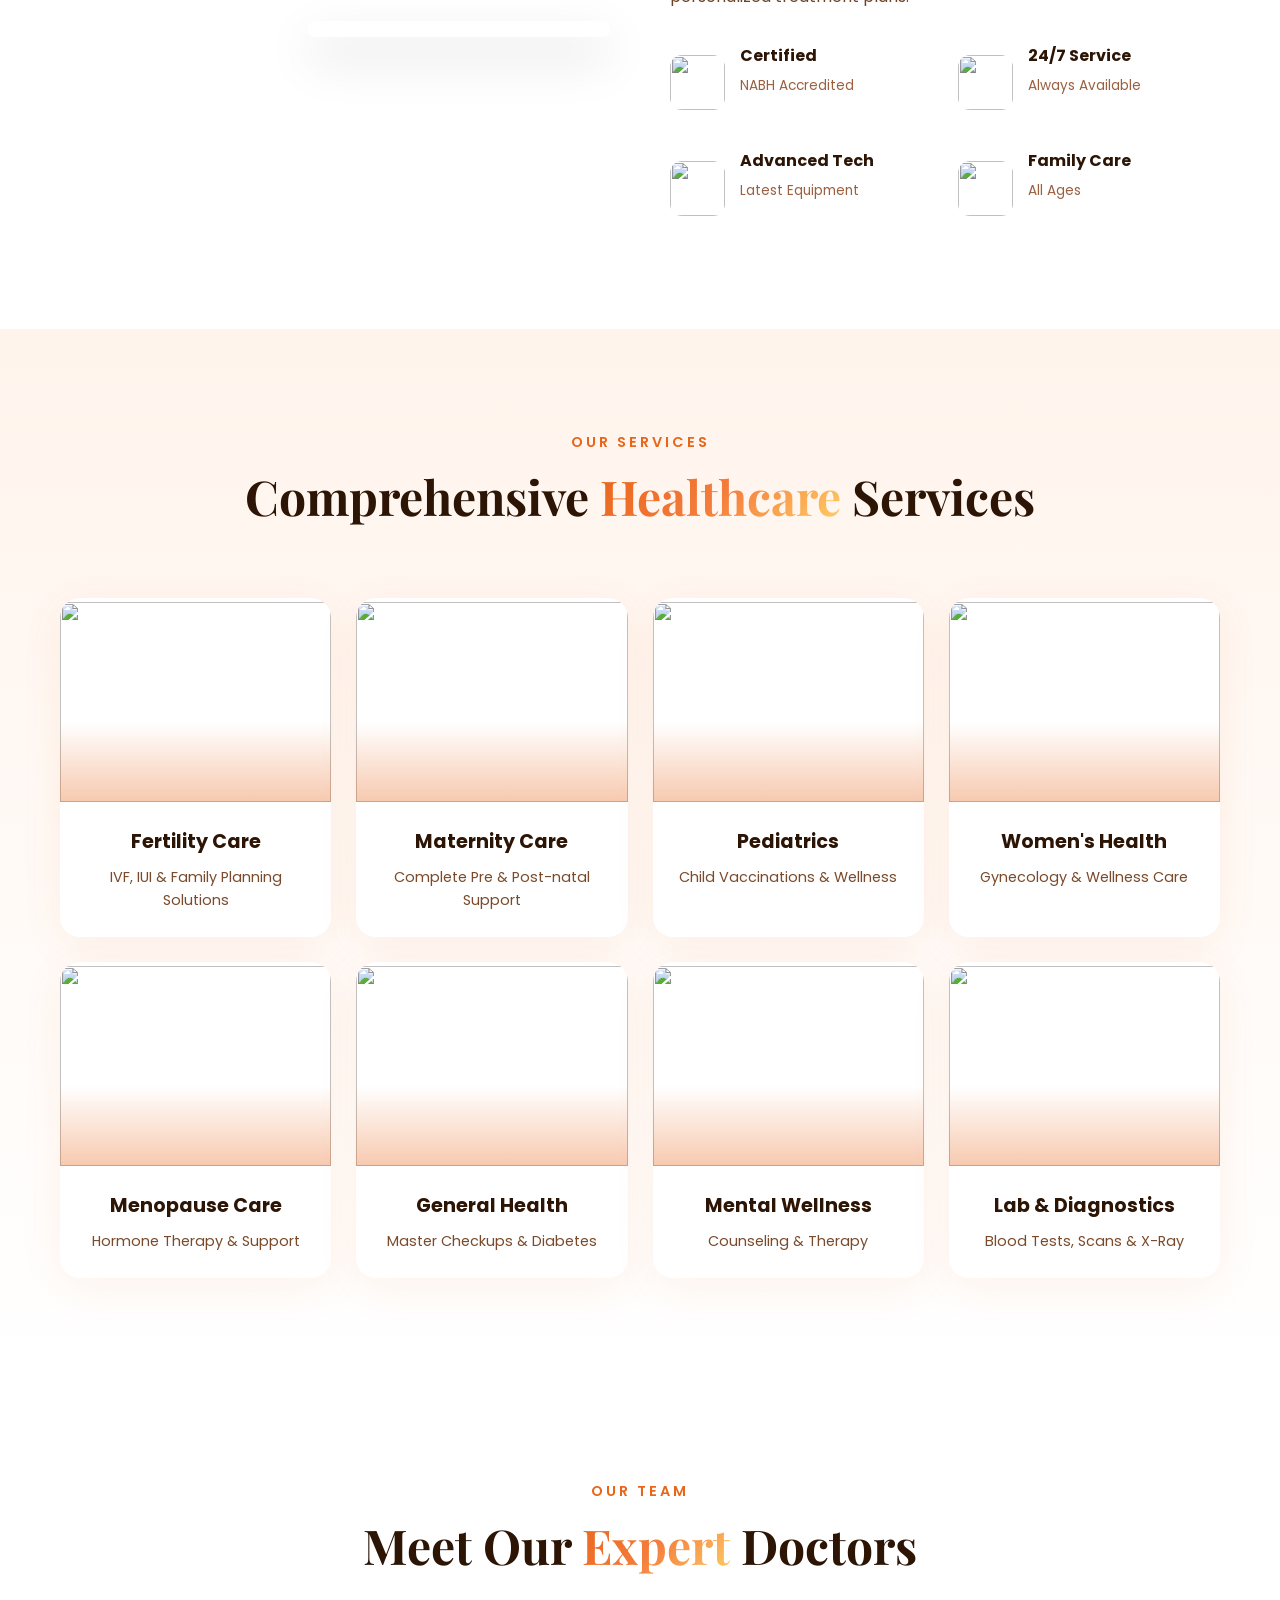
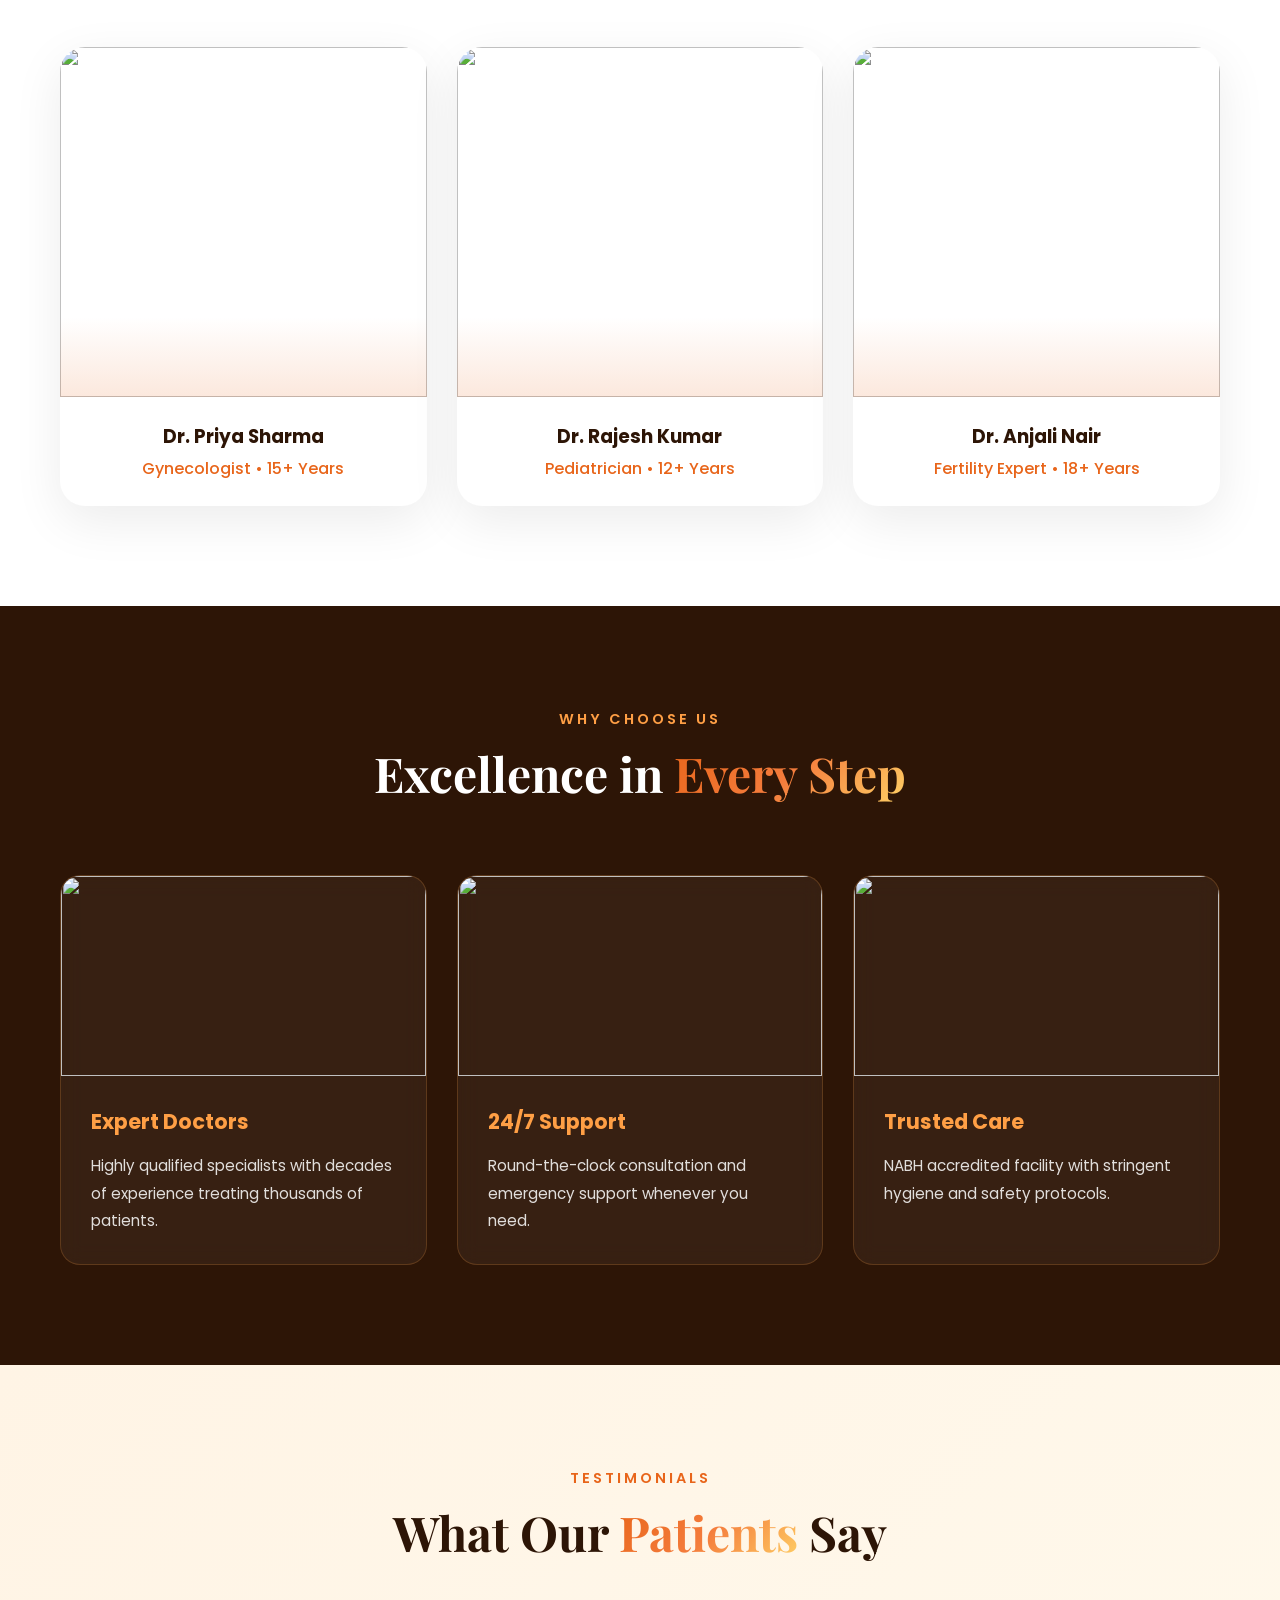
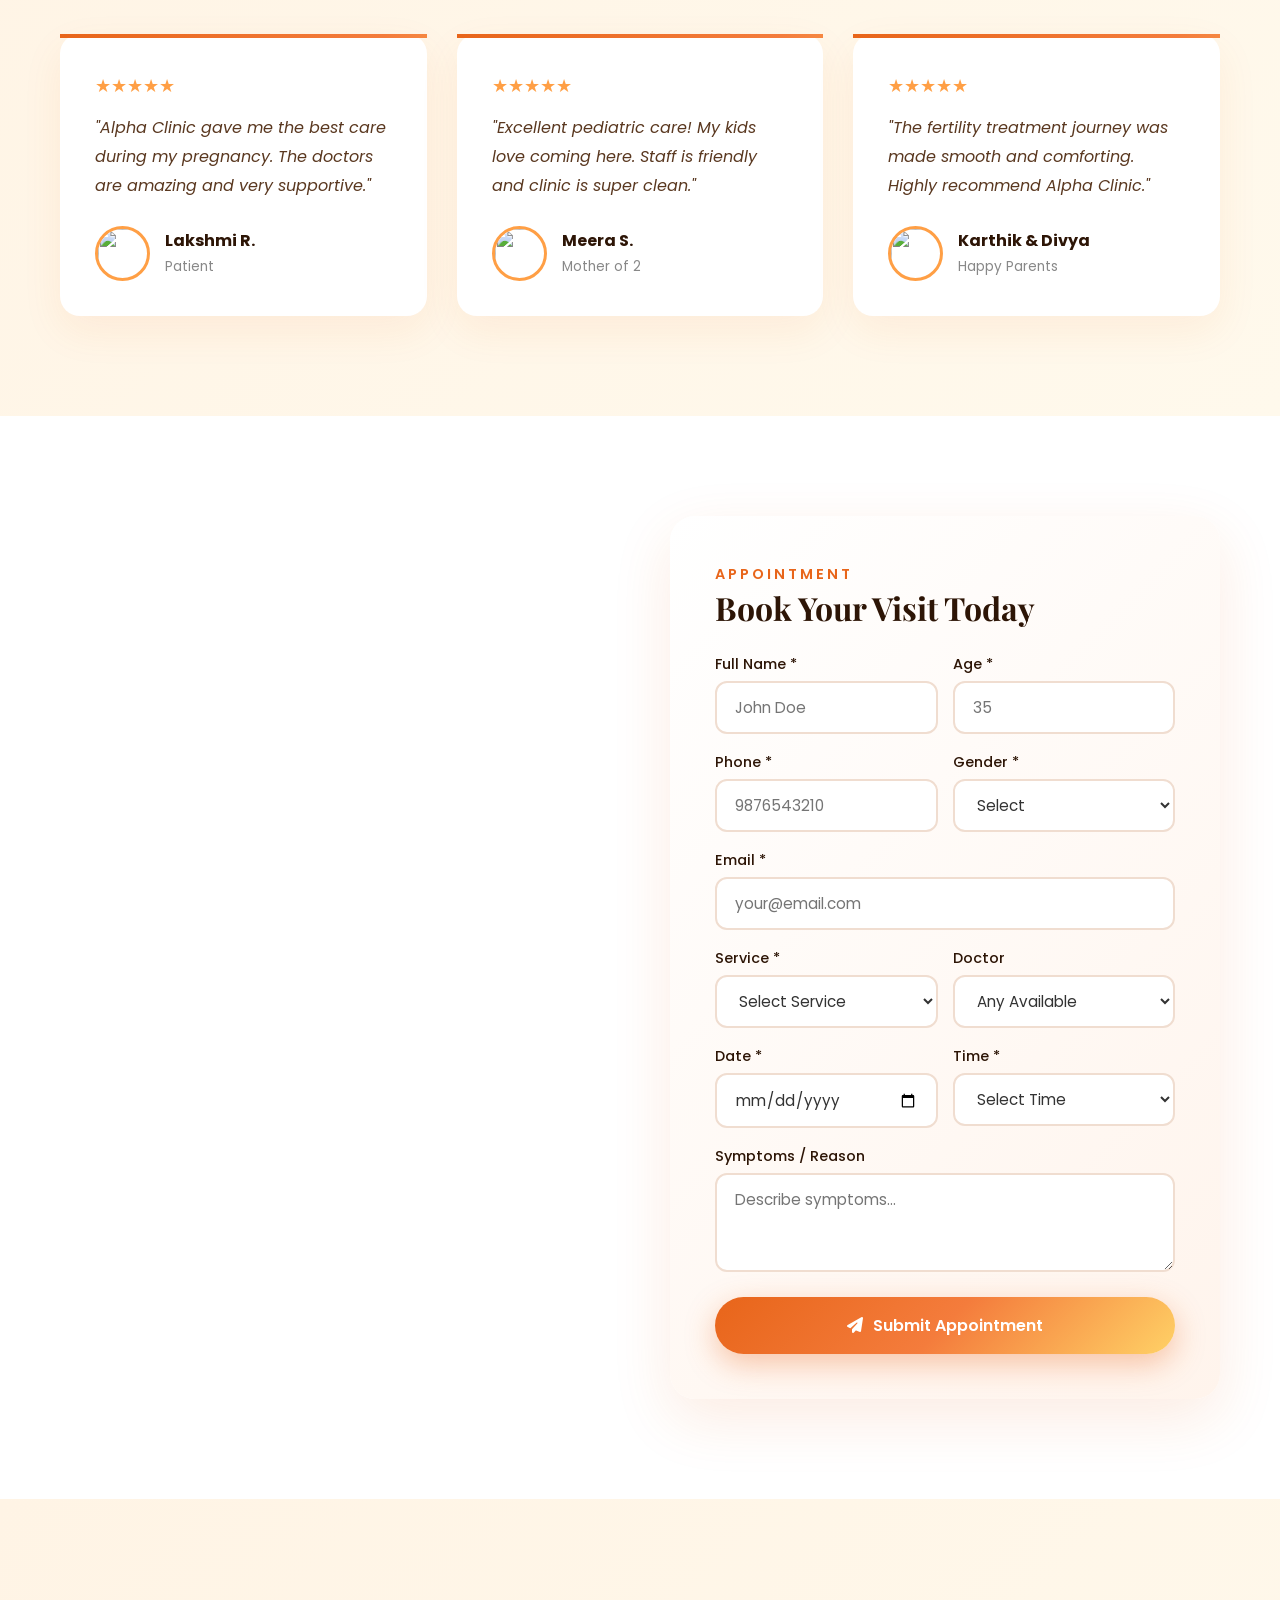
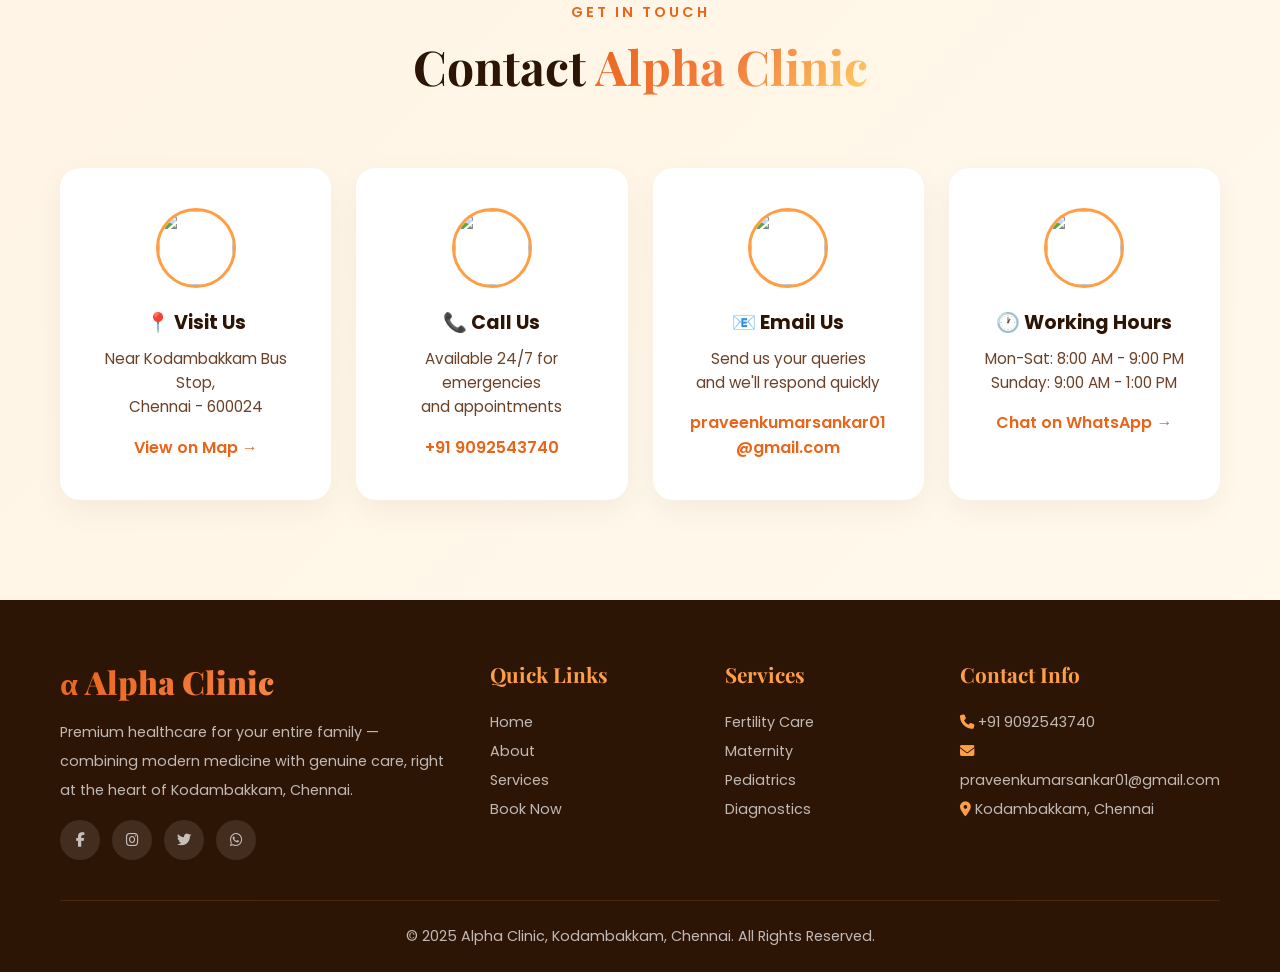
==== commit e41ad082: "Updated website" ====
--- a/index.html
+++ b/index.html
@@ -9,29 +9,37 @@
 <link rel="stylesheet" href="https://cdnjs.cloudflare.com/ajax/libs/aos/2.3.4/aos.css">
 <style>
   :root {
-    --primary: #6b3fa0; --primary-dark: #4a2a7a; --accent: #f5a623;
-    --light: #fdfaff; --dark: #1a0d2e;
-    --gradient: linear-gradient(135deg, #6b3fa0 0%, #9c5fd6 50%, #f5a623 100%);
+    --primary: #E8651A;
+    --primary-dark: #C04E0C;
+    --primary-light: #F47C3C;
+    --accent: #FF9F45;
+    --accent2: #FFD166;
+    --light: #FFF8F3;
+    --dark: #2D1506;
+    --gradient: linear-gradient(135deg, #E8651A 0%, #F47C3C 50%, #FFD166 100%);
+    --gradient-soft: linear-gradient(135deg, #FFF0E5 0%, #FFF8EC 100%);
+    --text-muted: #8C5A3C;
   }
   * { margin: 0; padding: 0; box-sizing: border-box; }
   html { scroll-behavior: smooth; }
   body { font-family: 'Poppins', sans-serif; background: var(--light); color: #333; overflow-x: hidden; cursor: none; }
-  
-  .cursor-dot { 
-    width: 18px; height: 18px; 
-    background: rgba(138, 80, 220, 0.5);
-    border: 2px solid #9c5fd6;
-    border-radius: 50%; 
-    position: fixed; 
-    pointer-events: none; 
-    z-index: 9999; 
+
+  /* ── Custom Cursor ── */
+  .cursor-dot {
+    width: 18px; height: 18px;
+    background: rgba(232, 101, 26, 0.45);
+    border: 2px solid var(--primary);
+    border-radius: 50%;
+    position: fixed;
+    pointer-events: none;
+    z-index: 999999;
     transform: translate(-50%, -50%);
     transition: transform 0.1s ease;
-    box-shadow: 0 0 8px 2px rgba(138, 80, 220, 0.5);
+    box-shadow: 0 0 8px 2px rgba(232,101,26,0.4);
   }
-
   a, button, input, select, textarea, .service-card, .doctor-card { cursor: none; }
-  
+
+  /* ── Top Bar ── */
   .top-bar { background: var(--dark); color: #fff; padding: 10px 60px; display: flex; justify-content: space-between; align-items: center; font-size: 0.9rem; }
   .top-bar .contact-items { display: flex; gap: 25px; }
   .top-bar .contact-items a { color: #fff; text-decoration: none; transition: 0.3s; display: flex; align-items: center; gap: 8px; }
@@ -39,13 +47,15 @@
   .top-bar .contact-items i { color: var(--accent); }
   .top-bar .top-social a { color: #fff; margin-left: 12px; transition: 0.3s; }
   .top-bar .top-social a:hover { color: var(--accent); }
-  
+
+  /* ── Preloader ── */
   .preloader { position: fixed; inset: 0; background: var(--gradient); display: flex; justify-content: center; align-items: center; z-index: 10000; transition: 0.8s; }
   .preloader.hide { opacity: 0; visibility: hidden; }
   .loader { width: 60px; height: 60px; border: 4px solid rgba(255,255,255,0.3); border-top-color: #fff; border-radius: 50%; animation: spin 1s linear infinite; }
   @keyframes spin { to { transform: rotate(360deg); } }
-  
-  nav { background: rgba(255,255,255,0.95); backdrop-filter: blur(20px); padding: 18px 60px; display: flex; justify-content: space-between; align-items: center; position: sticky; top: 0; z-index: 1000; transition: 0.4s; box-shadow: 0 2px 30px rgba(107,63,160,0.08); }
+
+  /* ── Nav ── */
+  nav { background: rgba(255,255,255,0.96); backdrop-filter: blur(20px); padding: 18px 60px; display: flex; justify-content: space-between; align-items: center; position: sticky; top: 0; z-index: 1000; transition: 0.4s; box-shadow: 0 2px 30px rgba(232,101,26,0.09); }
   nav.scrolled { padding: 12px 60px; }
   .logo { font-family: 'Playfair Display', serif; font-size: 2rem; font-weight: 900; background: var(--gradient); -webkit-background-clip: text; -webkit-text-fill-color: transparent; }
   nav ul { display: flex; list-style: none; gap: 35px; }
@@ -54,45 +64,50 @@
   nav ul li a:hover::after { width: 100%; }
   nav ul li a:hover { color: var(--primary); }
   .nav-cta { background: var(--gradient); color: #fff !important; padding: 10px 25px; border-radius: 30px; }
-  .nav-cta:hover { transform: translateY(-2px); box-shadow: 0 10px 25px rgba(107,63,160,0.4); }
-  
-  .hero { min-height: 100vh; display: flex; align-items: center; padding: 80px 60px 60px; background: linear-gradient(135deg, #f3e8ff 0%, #fff5e1 100%); position: relative; overflow: hidden; }
-  .hero::before { content: ''; position: absolute; top: -100px; right: -100px; width: 500px; height: 500px; background: radial-gradient(circle, rgba(245,166,35,0.2), transparent); border-radius: 50%; animation: float 8s ease-in-out infinite; }
-  .hero::after { content: ''; position: absolute; bottom: -150px; left: -100px; width: 400px; height: 400px; background: radial-gradient(circle, rgba(107,63,160,0.2), transparent); border-radius: 50%; animation: float 10s ease-in-out infinite reverse; }
+  .nav-cta:hover { transform: translateY(-2px); box-shadow: 0 10px 25px rgba(232,101,26,0.4); }
+  .nav-cta::after { display: none !important; }
+
+  /* ── Hero ── */
+  .hero { min-height: 100vh; display: flex; align-items: center; padding: 80px 60px 60px; background: var(--gradient-soft); position: relative; overflow: hidden; }
+  .hero::before { content: ''; position: absolute; top: -100px; right: -100px; width: 520px; height: 520px; background: radial-gradient(circle, rgba(255,209,102,0.25), transparent); border-radius: 50%; animation: float 8s ease-in-out infinite; }
+  .hero::after { content: ''; position: absolute; bottom: -150px; left: -100px; width: 420px; height: 420px; background: radial-gradient(circle, rgba(232,101,26,0.15), transparent); border-radius: 50%; animation: float 10s ease-in-out infinite reverse; }
   @keyframes float { 0%,100% { transform: translateY(0); } 50% { transform: translateY(-30px); } }
   .hero-grid { display: grid; grid-template-columns: 1fr 1fr; gap: 60px; align-items: center; max-width: 1400px; margin: 0 auto; position: relative; z-index: 2; }
-  .hero-text .badge { display: inline-block; padding: 8px 20px; background: rgba(107,63,160,0.1); color: var(--primary); border-radius: 30px; font-size: 0.85rem; font-weight: 600; margin-bottom: 20px; }
+  .hero-text .badge { display: inline-block; padding: 8px 20px; background: rgba(232,101,26,0.1); color: var(--primary); border-radius: 30px; font-size: 0.85rem; font-weight: 600; margin-bottom: 20px; border: 1px solid rgba(232,101,26,0.2); }
   .hero-text h1 { font-family: 'Playfair Display', serif; font-size: 4rem; font-weight: 900; line-height: 1.1; color: var(--dark); margin-bottom: 25px; }
   .hero-text h1 span { background: var(--gradient); -webkit-background-clip: text; -webkit-text-fill-color: transparent; }
-  .hero-text p { font-size: 1.15rem; color: #666; margin-bottom: 35px; line-height: 1.8; }
+  .hero-text p { font-size: 1.15rem; color: #7a4a2a; margin-bottom: 35px; line-height: 1.8; }
   .hero-buttons { display: flex; gap: 15px; flex-wrap: wrap; }
-  .btn { display: inline-flex; align-items: center; gap: 10px; padding: 16px 35px; border-radius: 50px; text-decoration: none; font-weight: 600; transition: 0.4s; border: none; font-size: 1rem; }
-  .btn-primary { background: var(--gradient); color: #fff; box-shadow: 0 10px 30px rgba(107,63,160,0.3); }
-  .btn-primary:hover { transform: translateY(-5px); box-shadow: 0 15px 40px rgba(107,63,160,0.5); }
+  .btn { display: inline-flex; align-items: center; gap: 10px; padding: 16px 35px; border-radius: 50px; text-decoration: none; font-weight: 600; transition: 0.4s; border: none; font-size: 1rem; font-family: 'Poppins', sans-serif; }
+  .btn-primary { background: var(--gradient); color: #fff; box-shadow: 0 10px 30px rgba(232,101,26,0.35); }
+  .btn-primary:hover { transform: translateY(-5px); box-shadow: 0 15px 40px rgba(232,101,26,0.55); }
   .btn-whatsapp { background: #25D366; color: #fff; box-shadow: 0 10px 30px rgba(37,211,102,0.3); }
   .btn-whatsapp:hover { transform: translateY(-5px); box-shadow: 0 15px 40px rgba(37,211,102,0.5); }
-  .btn-call { background: var(--accent); color: #fff; box-shadow: 0 10px 30px rgba(245,166,35,0.3); }
-  .btn-call:hover { transform: translateY(-5px); box-shadow: 0 15px 40px rgba(245,166,35,0.5); }
-  
+  .btn-call { background: linear-gradient(135deg,#FF9F45,#FFD166); color: #fff; box-shadow: 0 10px 30px rgba(255,159,69,0.35); }
+  .btn-call:hover { transform: translateY(-5px); box-shadow: 0 15px 40px rgba(255,159,69,0.55); }
+
   .hero-image { position: relative; }
-  .hero-image img { width: 100%; border-radius: 30px; box-shadow: 0 30px 80px rgba(107,63,160,0.3); }
-  .hero-image .floating-card { position: absolute; background: #fff; padding: 18px; border-radius: 20px; box-shadow: 0 15px 40px rgba(0,0,0,0.15); display: flex; align-items: center; gap: 15px; animation: float 4s ease-in-out infinite; }
+  .hero-image img { width: 100%; border-radius: 30px; box-shadow: 0 30px 80px rgba(232,101,26,0.25); }
+  .hero-image .floating-card { position: absolute; background: #fff; padding: 18px; border-radius: 20px; box-shadow: 0 15px 40px rgba(0,0,0,0.12); display: flex; align-items: center; gap: 15px; animation: float 4s ease-in-out infinite; }
   .floating-card.card1 { top: 30px; left: -30px; }
   .floating-card.card2 { bottom: 40px; right: -30px; animation-delay: 2s; }
   .floating-card img { width: 50px; height: 50px; border-radius: 50%; object-fit: cover; box-shadow: none; }
   .floating-card h4 { font-size: 1rem; color: var(--dark); }
   .floating-card p { font-size: 0.8rem; color: #888; }
-  
+
+  /* ── Stats ── */
   .stats { padding: 60px; background: var(--gradient); color: #fff; }
   .stats-grid { display: grid; grid-template-columns: repeat(4, 1fr); gap: 40px; max-width: 1200px; margin: 0 auto; text-align: center; }
   .stat h3 { font-family: 'Playfair Display', serif; font-size: 3.5rem; font-weight: 900; }
-  
+
+  /* ── Section base ── */
   section { padding: 100px 60px; }
   .section-title { text-align: center; margin-bottom: 70px; }
-  .section-title .small { color: var(--accent); font-weight: 600; letter-spacing: 3px; text-transform: uppercase; font-size: 0.9rem; }
+  .section-title .small { color: var(--primary); font-weight: 600; letter-spacing: 3px; text-transform: uppercase; font-size: 0.9rem; }
   .section-title h2 { font-family: 'Playfair Display', serif; font-size: 3rem; color: var(--dark); margin-top: 10px; }
   .section-title h2 span { background: var(--gradient); -webkit-background-clip: text; -webkit-text-fill-color: transparent; }
-  
+
+  /* ── About ── */
   .about { background: #fff; }
   .about-grid { display: grid; grid-template-columns: 1fr 1fr; gap: 60px; align-items: center; max-width: 1300px; margin: 0 auto; }
   .about-images { position: relative; }
@@ -100,81 +115,91 @@
   .about-images .img1 { width: 75%; }
   .about-images .img2 { position: absolute; bottom: -40px; right: 0; width: 55%; border: 8px solid #fff; box-shadow: 0 20px 50px rgba(0,0,0,0.15); }
   .about-text h3 { font-family: 'Playfair Display', serif; font-size: 2.5rem; color: var(--dark); margin-bottom: 20px; }
-  .about-text p { color: #666; margin-bottom: 25px; line-height: 1.9; }
+  .about-text p { color: #6b4226; margin-bottom: 25px; line-height: 1.9; }
   .about-features { display: grid; grid-template-columns: 1fr 1fr; gap: 25px; margin-top: 30px; }
   .about-feature { display: flex; gap: 15px; align-items: center; }
   .about-feature img { width: 55px; height: 55px; border-radius: 12px; object-fit: cover; }
   .about-feature h4 { color: var(--dark); margin-bottom: 5px; font-size: 1rem; }
-  .about-feature p { font-size: 0.85rem; color: #888; }
-  
-  .services { background: linear-gradient(180deg, #f9f4ff 0%, #fff 100%); }
+  .about-feature p { font-size: 0.85rem; color: #9a6040; }
+
+  /* ── Services ── */
+  .services { background: linear-gradient(180deg, #FFF4EC 0%, #fff 100%); }
   .services-grid { display: grid; grid-template-columns: repeat(4, 1fr); gap: 25px; max-width: 1300px; margin: 0 auto; }
-  .service-card { background: #fff; border-radius: 20px; box-shadow: 0 10px 40px rgba(107,63,160,0.08); transition: 0.5s; overflow: hidden; }
-  .service-card:hover { transform: translateY(-15px); box-shadow: 0 25px 60px rgba(107,63,160,0.25); }
+  .service-card { background: #fff; border-radius: 20px; box-shadow: 0 10px 40px rgba(232,101,26,0.08); transition: 0.5s; overflow: hidden; }
+  .service-card:hover { transform: translateY(-15px); box-shadow: 0 25px 60px rgba(232,101,26,0.22); }
   .service-img-wrap { width: 100%; height: 200px; overflow: hidden; position: relative; }
   .service-img-wrap img { width: 100%; height: 100%; object-fit: cover; transition: transform 0.6s ease; }
   .service-card:hover .service-img-wrap img { transform: scale(1.2); }
-  .service-img-wrap::after { content: ''; position: absolute; inset: 0; background: linear-gradient(180deg, transparent 60%, rgba(107,63,160,0.4)); }
+  .service-img-wrap::after { content: ''; position: absolute; inset: 0; background: linear-gradient(180deg, transparent 60%, rgba(232,101,26,0.35)); }
   .service-content { padding: 25px; text-align: center; }
   .service-content h3 { color: var(--dark); margin-bottom: 10px; font-size: 1.2rem; }
-  .service-content p { color: #777; font-size: 0.9rem; line-height: 1.6; }
-  
+  .service-content p { color: #7a4a2a; font-size: 0.9rem; line-height: 1.6; }
+
+  /* ── Doctors ── */
   .doctors { background: #fff; }
   .doctors-grid { display: grid; grid-template-columns: repeat(3, 1fr); gap: 30px; max-width: 1200px; margin: 0 auto; }
   .doctor-card { background: #fff; border-radius: 25px; overflow: hidden; box-shadow: 0 15px 50px rgba(0,0,0,0.08); transition: 0.5s; }
-  .doctor-card:hover { transform: translateY(-10px); }
+  .doctor-card:hover { transform: translateY(-10px); box-shadow: 0 25px 60px rgba(232,101,26,0.18); }
   .doctor-img-wrap { height: 350px; overflow: hidden; position: relative; }
   .doctor-img-wrap img { width: 100%; height: 100%; object-fit: cover; object-position: top; transition: transform 0.6s ease; }
   .doctor-card:hover .doctor-img-wrap img { transform: scale(1.15); }
+  .doctor-img-wrap::after { content: ''; position: absolute; bottom: 0; left: 0; right: 0; height: 80px; background: linear-gradient(transparent, rgba(232,101,26,0.15)); }
   .doctor-info { padding: 25px; text-align: center; }
   .doctor-info h3 { color: var(--dark); margin-bottom: 5px; }
   .doctor-info p { color: var(--primary); font-weight: 500; }
-  
+
+  /* ── Why Us ── */
   .why-us { background: var(--dark); color: #fff; }
   .why-us .section-title h2 { color: #fff; }
+  .why-us .section-title .small { color: var(--accent); }
   .why-grid { display: grid; grid-template-columns: repeat(3, 1fr); gap: 30px; max-width: 1200px; margin: 0 auto; }
-  .why-card { background: rgba(255,255,255,0.05); border-radius: 20px; backdrop-filter: blur(10px); border: 1px solid rgba(255,255,255,0.1); transition: 0.4s; overflow: hidden; }
-  .why-card:hover { background: rgba(255,255,255,0.1); transform: translateY(-10px); }
+  .why-card { background: rgba(255,255,255,0.05); border-radius: 20px; backdrop-filter: blur(10px); border: 1px solid rgba(255,159,69,0.2); transition: 0.4s; overflow: hidden; }
+  .why-card:hover { background: rgba(232,101,26,0.12); transform: translateY(-10px); border-color: rgba(255,159,69,0.5); }
   .why-img-wrap { height: 200px; overflow: hidden; }
   .why-img-wrap img { width: 100%; height: 100%; object-fit: cover; transition: transform 0.6s ease; }
   .why-card:hover .why-img-wrap img { transform: scale(1.15); }
   .why-content { padding: 30px; }
   .why-content h3 { font-size: 1.3rem; margin-bottom: 15px; color: var(--accent); }
   .why-content p { opacity: 0.85; line-height: 1.8; font-size: 0.95rem; }
-  
-  .testimonials { background: linear-gradient(135deg, #fff5e1, #f3e8ff); }
+
+  /* ── Testimonials ── */
+  .testimonials { background: linear-gradient(135deg, #FFF4E5, #FFF9EC); }
   .testi-grid { display: grid; grid-template-columns: repeat(3, 1fr); gap: 30px; max-width: 1200px; margin: 0 auto; }
-  .testi-card { background: #fff; padding: 35px; border-radius: 20px; box-shadow: 0 15px 40px rgba(0,0,0,0.08); }
+  .testi-card { background: #fff; padding: 35px; border-radius: 20px; box-shadow: 0 15px 40px rgba(232,101,26,0.08); border-top: 4px solid transparent; border-image: var(--gradient) 1; transition: 0.4s; }
+  .testi-card:hover { transform: translateY(-5px); box-shadow: 0 25px 50px rgba(232,101,26,0.15); }
   .testi-card .stars { color: var(--accent); margin-bottom: 15px; font-size: 1.1rem; }
-  .testi-card p { color: #555; line-height: 1.8; margin-bottom: 25px; font-style: italic; }
+  .testi-card p { color: #5a3820; line-height: 1.8; margin-bottom: 25px; font-style: italic; }
   .testi-user { display: flex; align-items: center; gap: 15px; }
-  .testi-user img { width: 55px; height: 55px; border-radius: 50%; object-fit: cover; }
+  .testi-user img { width: 55px; height: 55px; border-radius: 50%; object-fit: cover; border: 3px solid var(--accent); }
   .testi-user h4 { color: var(--dark); }
   .testi-user span { color: #888; font-size: 0.85rem; }
-  
+
+  /* ── Booking ── */
   .booking { background: #fff; }
   .booking-grid { display: grid; grid-template-columns: 1fr 1fr; gap: 60px; max-width: 1200px; margin: 0 auto; align-items: center; }
-  .booking-image img { width: 100%; border-radius: 25px; }
-  .booking-form { background: linear-gradient(135deg, #fff, #f9f4ff); padding: 45px; border-radius: 25px; box-shadow: 0 20px 60px rgba(107,63,160,0.15); }
+  .booking-image img { width: 100%; border-radius: 25px; box-shadow: 0 20px 60px rgba(232,101,26,0.18); }
+  .booking-form { background: linear-gradient(135deg, #fff, #FFF4EC); padding: 45px; border-radius: 25px; box-shadow: 0 20px 60px rgba(232,101,26,0.12); }
   .booking-form h3 { font-family: 'Playfair Display', serif; font-size: 2rem; color: var(--dark); margin-bottom: 25px; }
   .form-row { display: grid; grid-template-columns: 1fr 1fr; gap: 15px; }
   .form-group { margin-bottom: 18px; }
   .form-group label { display: block; margin-bottom: 6px; color: var(--dark); font-size: 0.9rem; font-weight: 500; }
-  .form-group input, .form-group select, .form-group textarea { width: 100%; padding: 13px 18px; border: 2px solid #eee; border-radius: 12px; font-size: 0.95rem; font-family: inherit; transition: 0.3s; background: #fff; }
-  .form-group input:focus, .form-group select:focus, .form-group textarea:focus { outline: none; border-color: var(--primary); box-shadow: 0 0 0 4px rgba(107,63,160,0.1); }
-  
-  .contact-section { background: linear-gradient(135deg, #f3e8ff, #fff5e1); }
+  .form-group input, .form-group select, .form-group textarea { width: 100%; padding: 13px 18px; border: 2px solid #f0ddd0; border-radius: 12px; font-size: 0.95rem; font-family: inherit; transition: 0.3s; background: #fff; color: #333; }
+  .form-group input:focus, .form-group select:focus, .form-group textarea:focus { outline: none; border-color: var(--primary); box-shadow: 0 0 0 4px rgba(232,101,26,0.1); }
+
+  /* ── Contact ── */
+  .contact-section { background: linear-gradient(135deg, #FFF4E5, #FFF9EC); }
   .contact-grid { display: grid; grid-template-columns: repeat(4, 1fr); gap: 25px; max-width: 1300px; margin: 0 auto; }
   .contact-card { background: #fff; padding: 40px 25px; border-radius: 20px; text-align: center; transition: 0.4s; box-shadow: 0 10px 30px rgba(0,0,0,0.05); overflow: hidden; }
-  .contact-card:hover { transform: translateY(-10px); box-shadow: 0 20px 50px rgba(107,63,160,0.15); }
-  .contact-card .icon-img { width: 80px; height: 80px; margin: 0 auto 20px; border-radius: 50%; overflow: hidden; }
+  .contact-card:hover { transform: translateY(-10px); box-shadow: 0 20px 50px rgba(232,101,26,0.15); }
+  .contact-card .icon-img { width: 80px; height: 80px; margin: 0 auto 20px; border-radius: 50%; overflow: hidden; border: 3px solid var(--accent); }
   .contact-card .icon-img img { width: 100%; height: 100%; object-fit: cover; transition: 0.5s; }
   .contact-card:hover .icon-img img { transform: scale(1.2); }
   .contact-card h4 { color: var(--dark); margin-bottom: 10px; font-size: 1.2rem; }
-  .contact-card p { color: #666; font-size: 0.95rem; line-height: 1.6; margin-bottom: 15px; }
+  .contact-card p { color: #6b4226; font-size: 0.95rem; line-height: 1.6; margin-bottom: 15px; }
   .contact-card a { color: var(--primary); text-decoration: none; font-weight: 600; word-break: break-word; }
-  .contact-card a:hover { color: var(--accent); }
-  
+  .contact-card a:hover { color: var(--primary-dark); }
+
+  /* ── Footer ── */
   footer { background: var(--dark); color: #fff; padding: 60px 60px 25px; }
   .footer-grid { display: grid; grid-template-columns: 2fr 1fr 1fr 1fr; gap: 40px; max-width: 1300px; margin: 0 auto 40px; }
   .footer-col h4 { font-family: 'Playfair Display', serif; margin-bottom: 20px; font-size: 1.3rem; color: var(--accent); }
@@ -183,18 +208,26 @@
   .social-links { display: flex; gap: 12px; margin-top: 15px; }
   .social-links a { width: 40px; height: 40px; background: rgba(255,255,255,0.1); border-radius: 50%; display: flex; align-items: center; justify-content: center; transition: 0.3s; }
   .social-links a:hover { background: var(--gradient); transform: translateY(-3px); }
-  .footer-bottom { border-top: 1px solid rgba(255,255,255,0.1); padding-top: 25px; text-align: center; opacity: 0.7; font-size: 0.9rem; }
-  
+  .footer-bottom { border-top: 1px solid rgba(255,159,69,0.2); padding-top: 25px; text-align: center; opacity: 0.7; font-size: 0.9rem; }
+
+  /* ── Float WA ── */
   .float-wa { position: fixed; bottom: 30px; right: 30px; width: 65px; height: 65px; background: #25D366; color: #fff; border-radius: 50%; display: flex; align-items: center; justify-content: center; font-size: 1.8rem; box-shadow: 0 10px 30px rgba(37,211,102,0.4); z-index: 999; animation: pulse 2s infinite; text-decoration: none; }
   @keyframes pulse { 0%,100% { box-shadow: 0 0 0 0 rgba(37,211,102,0.7); } 50% { box-shadow: 0 0 0 20px rgba(37,211,102,0); } }
-  
-  .modal { position: fixed; inset: 0; background: rgba(0,0,0,0.7); display: none; justify-content: center; align-items: center; z-index: 10001; }
+
+  /* ── Modal ── */
+  .modal { position: fixed; inset: 0; background: rgba(0,0,0,0.7); display: none; justify-content: center; align-items: center; z-index: 99999; cursor: auto; }
   .modal.active { display: flex; }
-  .modal-content { background: #fff; padding: 40px; border-radius: 20px; max-width: 450px; text-align: center; }
+  .modal-content { background: #fff; padding: 40px; border-radius: 20px; max-width: 450px; text-align: center; cursor: auto; }
   .modal-content i { font-size: 4rem; color: #25D366; margin-bottom: 20px; }
   .modal-content h3 { font-family: 'Playfair Display', serif; color: var(--dark); margin-bottom: 15px; }
   .modal-content p { color: #666; margin-bottom: 25px; line-height: 1.7; }
-  
+  .modal-content .btn { cursor: pointer; }
+
+  /* ── Orange accent stripe on service cards hover ── */
+  .service-card::before { content: ''; display: block; height: 4px; background: var(--gradient); transform: scaleX(0); transform-origin: left; transition: transform 0.4s ease; }
+  .service-card:hover::before { transform: scaleX(1); }
+
+  /* ── Responsive ── */
   @media(max-width: 968px) {
     body { cursor: auto; } .cursor-dot { display: none; }
     a, button, input, select, textarea, .service-card, .doctor-card { cursor: auto; }
@@ -208,6 +241,7 @@
     .footer-grid { grid-template-columns: 1fr; }
     section { padding: 60px 20px; }
     .section-title h2 { font-size: 2rem; }
+    .stats { padding: 40px 20px; }
   }
   @media(max-width: 600px) {
     .stats-grid, .services-grid, .doctors-grid, .why-grid, .testi-grid, .contact-grid, .form-row { grid-template-columns: 1fr; }
@@ -217,7 +251,6 @@
 <body>
 
 <div class="cursor-dot" id="cursorDot"></div>
-
 <div class="preloader" id="preloader"><div class="loader"></div></div>
 
 <div class="top-bar">
@@ -234,7 +267,7 @@
 </div>
 
 <nav id="navbar">
-  <div class="logo">α Alpha</div>
+  <div class="logo">α Alpha Clinic</div>
   <ul>
     <li><a href="#home">Home</a></li>
     <li><a href="#about">About</a></li>
@@ -245,11 +278,12 @@
   </ul>
 </nav>
 
+<!-- HERO -->
 <section class="hero" id="home">
   <div class="hero-grid">
     <div class="hero-text">
       <span class="badge">🏥 #1 Trusted Clinic in Kodambakkam</span>
-      <h1>Premium <span>Healthcare</span> For Your Family 💜</h1>
+      <h1>Your Health, <span>Our Priority</span> 🧡</h1>
       <p>Experience world-class medical care at Alpha Clinic — combining cutting-edge technology with compassionate service. Located conveniently at Kodambakkam Bus Stop, Chennai.</p>
       <div class="hero-buttons">
         <a href="#book" class="btn btn-primary"><i class="fas fa-calendar-check"></i> Book Appointment</a>
@@ -271,6 +305,7 @@
   </div>
 </section>
 
+<!-- STATS -->
 <section class="stats">
   <div class="stats-grid">
     <div class="stat"><h3 class="counter" data-target="15">0</h3><p>Years of Excellence</p></div>
@@ -280,6 +315,7 @@
   </div>
 </section>
 
+<!-- ABOUT -->
 <section class="about" id="about">
   <div class="about-grid">
     <div class="about-images" data-aos="fade-right">
@@ -287,7 +323,7 @@
       <img src="https://images.unsplash.com/photo-1666214280391-8ff5bd3c0bf0?w=400" class="img2" alt="">
     </div>
     <div class="about-text" data-aos="fade-left">
-      <span style="color:var(--accent); font-weight:600; letter-spacing:3px;">ABOUT US</span>
+      <span style="color:var(--primary); font-weight:600; letter-spacing:3px; font-size:0.9rem;">ABOUT US</span>
       <h3>Compassionate Care, <span style="background:var(--gradient);-webkit-background-clip:text;-webkit-text-fill-color:transparent;">Modern Medicine</span></h3>
       <p>At Alpha Clinic, we redefine healthcare with a perfect blend of advanced medical technology and genuine compassion. Located at the heart of Kodambakkam, we serve families across Chennai with personalized treatment plans.</p>
       <div class="about-features">
@@ -300,6 +336,7 @@
   </div>
 </section>
 
+<!-- SERVICES -->
 <section class="services" id="services">
   <div class="section-title" data-aos="fade-up">
     <span class="small">OUR SERVICES</span>
@@ -317,6 +354,7 @@
   </div>
 </section>
 
+<!-- DOCTORS -->
 <section class="doctors" id="doctors">
   <div class="section-title" data-aos="fade-up">
     <span class="small">OUR TEAM</span>
@@ -329,10 +367,11 @@
   </div>
 </section>
 
+<!-- WHY US -->
 <section class="why-us">
   <div class="section-title" data-aos="fade-up">
     <span class="small" style="color:var(--accent);">WHY CHOOSE US</span>
-    <h2>Excellence in <span style="background:var(--gradient);-webkit-background-clip:text;-webkit-text-fill-color:transparent;">Every Step</span></h2>
+    <h2 style="color:#fff;">Excellence in <span>Every Step</span></h2>
   </div>
   <div class="why-grid">
     <div class="why-card" data-aos="zoom-in"><div class="why-img-wrap"><img src="https://images.unsplash.com/photo-1622253692010-333f2da6031d?w=500" alt=""></div><div class="why-content"><h3>Expert Doctors</h3><p>Highly qualified specialists with decades of experience treating thousands of patients.</p></div></div>
@@ -341,6 +380,7 @@
   </div>
 </section>
 
+<!-- TESTIMONIALS -->
 <section class="testimonials">
   <div class="section-title" data-aos="fade-up">
     <span class="small">TESTIMONIALS</span>
@@ -353,15 +393,15 @@
   </div>
 </section>
 
+<!-- BOOKING -->
 <section class="booking" id="book">
   <div class="booking-grid">
     <div class="booking-image" data-aos="fade-right">
       <img src="https://images.unsplash.com/photo-1581595220892-b0739db3ba8c?w=700" alt="">
     </div>
     <div class="booking-form" data-aos="fade-left">
-      <span style="color:var(--accent); font-weight:600; letter-spacing:3px;">APPOINTMENT</span>
+      <span style="color:var(--primary); font-weight:600; letter-spacing:3px; font-size:0.9rem;">APPOINTMENT</span>
       <h3>Book Your Visit Today</h3>
-      
       <form id="bookingForm">
         <div class="form-row">
           <div class="form-group"><label>Full Name *</label><input type="text" name="name" placeholder="John Doe" required></div>
@@ -400,7 +440,6 @@
           </div>
         </div>
         <div class="form-group"><label>Symptoms / Reason</label><textarea name="symptoms" placeholder="Describe symptoms..." rows="3"></textarea></div>
-        
         <button type="submit" class="btn btn-primary" style="width:100%; justify-content:center;">
           <i class="fas fa-paper-plane"></i> Submit Appointment
         </button>
@@ -409,6 +448,7 @@
   </div>
 </section>
 
+<!-- CONTACT -->
 <section class="contact-section" id="contact">
   <div class="section-title" data-aos="fade-up">
     <span class="small">GET IN TOUCH</span>
@@ -442,6 +482,7 @@
   </div>
 </section>
 
+<!-- FOOTER -->
 <footer>
   <div class="footer-grid">
     <div class="footer-col">
@@ -478,12 +519,31 @@
 </div>
 
 <script src="https://cdnjs.cloudflare.com/ajax/libs/aos/2.3.4/aos.js"></script>
-<script>
+<script type="module">
+  // ============================================================
+  //  FIREBASE INITIALIZATION  (modular SDK v10 via ESM CDN)
+  // ============================================================
+  import { initializeApp } from "https://www.gstatic.com/firebasejs/10.12.2/firebase-app.js";
+  import { getFirestore, collection, addDoc } from "https://www.gstatic.com/firebasejs/10.12.2/firebase-firestore.js";
+
+  const firebaseConfig = {
+    apiKey: "AIzaSyARAcmHikC3gAYtYxky-vs4-KMPa2neBM0",
+    authDomain: "clinic-d3fa6.firebaseapp.com",
+    projectId: "clinic-d3fa6",
+    storageBucket: "clinic-d3fa6.firebasestorage.app",
+    messagingSenderId: "886233571323",
+    appId: "1:886233571323:web:b33eb67b3e7e31a968755e",
+    measurementId: "G-YD7F71HJKB"
+  };
+
+  const app = initializeApp(firebaseConfig);
+  const db = getFirestore(app);
+
   AOS.init({ duration: 1000, once: true });
-  
+
   window.addEventListener('load', () => setTimeout(() => document.getElementById('preloader').classList.add('hide'), 500));
   window.addEventListener('scroll', () => document.getElementById('navbar').classList.toggle('scrolled', window.scrollY > 50));
-  
+
   const cursorDot = document.getElementById('cursorDot');
   document.addEventListener('mousemove', (e) => {
     cursorDot.style.left = e.clientX + 'px';
@@ -491,7 +551,7 @@
   });
   document.addEventListener('mouseleave', () => { cursorDot.style.opacity = '0'; });
   document.addEventListener('mouseenter', () => { cursorDot.style.opacity = '1'; });
-  
+
   // Counter animation
   const counters = document.querySelectorAll('.counter');
   const animateCounter = (counter) => {
@@ -508,9 +568,9 @@
     entries.forEach(entry => { if (entry.isIntersecting) { animateCounter(entry.target); observer.unobserve(entry.target); } });
   });
   counters.forEach(c => observer.observe(c));
-  
-  // ✅ FIXED FORM - Saves to localStorage AND sends WhatsApp
-  document.getElementById('bookingForm').addEventListener('submit', function(e) {
+
+  // Booking Form — pushes to Firebase Firestore (admin panel receives in real-time)
+  document.getElementById('bookingForm').addEventListener('submit', async function(e) {
     e.preventDefault();
     const form = this;
     const formData = new FormData(form);
@@ -518,8 +578,7 @@
     const originalText = btn.innerHTML;
     btn.innerHTML = '<i class="fas fa-spinner fa-spin"></i> Sending...';
     btn.disabled = true;
-    
-    // ⭐ SAVE BOOKING TO LOCALSTORAGE (Admin panel reads from here)
+
     const booking = {
       id: Date.now(),
       timestamp: new Date().toLocaleString('en-IN'),
@@ -536,26 +595,28 @@
       history: '',
       status: 'Pending'
     };
-    
-    const existingBookings = JSON.parse(localStorage.getItem('alphaClinicBookings') || '[]');
-    existingBookings.push(booking);
-    localStorage.setItem('alphaClinicBookings', JSON.stringify(existingBookings));
-    
-    // Send WhatsApp notification to clinic
-    const waMsg = `*🏥 NEW APPOINTMENT - ALPHA CLINIC*%0A%0A` +
-      `*Name:* ${booking.name}%0A*Age:* ${booking.age}%0A` +
-      `*Phone:* ${booking.phone}%0A*Email:* ${booking.email}%0A` +
-      `*Service:* ${booking.service}%0A*Doctor:* ${booking.doctor}%0A` +
-      `*Date:* ${booking.date}%0A*Time:* ${booking.time}%0A` +
-      `*Symptoms:* ${booking.symptoms}`;
-    
-    setTimeout(() => {
+
+    try {
+      // Push to Firebase Firestore — appears in admin dashboard instantly
+      await addDoc(collection(db, 'bookings'), booking);
+
+      const waMsg = `*🏥 NEW APPOINTMENT - ALPHA CLINIC*%0A%0A` +
+        `*Name:* ${booking.name}%0A*Age:* ${booking.age}%0A` +
+        `*Phone:* ${booking.phone}%0A*Email:* ${booking.email}%0A` +
+        `*Service:* ${booking.service}%0A*Doctor:* ${booking.doctor}%0A` +
+        `*Date:* ${booking.date}%0A*Time:* ${booking.time}%0A` +
+        `*Symptoms:* ${booking.symptoms}`;
+
       window.open(`https://wa.me/919092543740?text=${waMsg}`, '_blank');
       document.getElementById('successModal').classList.add('active');
       form.reset();
+    } catch (err) {
+      console.error('Booking submission error:', err);
+      alert('Sorry, there was an error submitting your booking. Please call us at 9092543740.');
+    } finally {
       btn.innerHTML = originalText;
       btn.disabled = false;
-    }, 800);
+    }
   });
 </script>
 
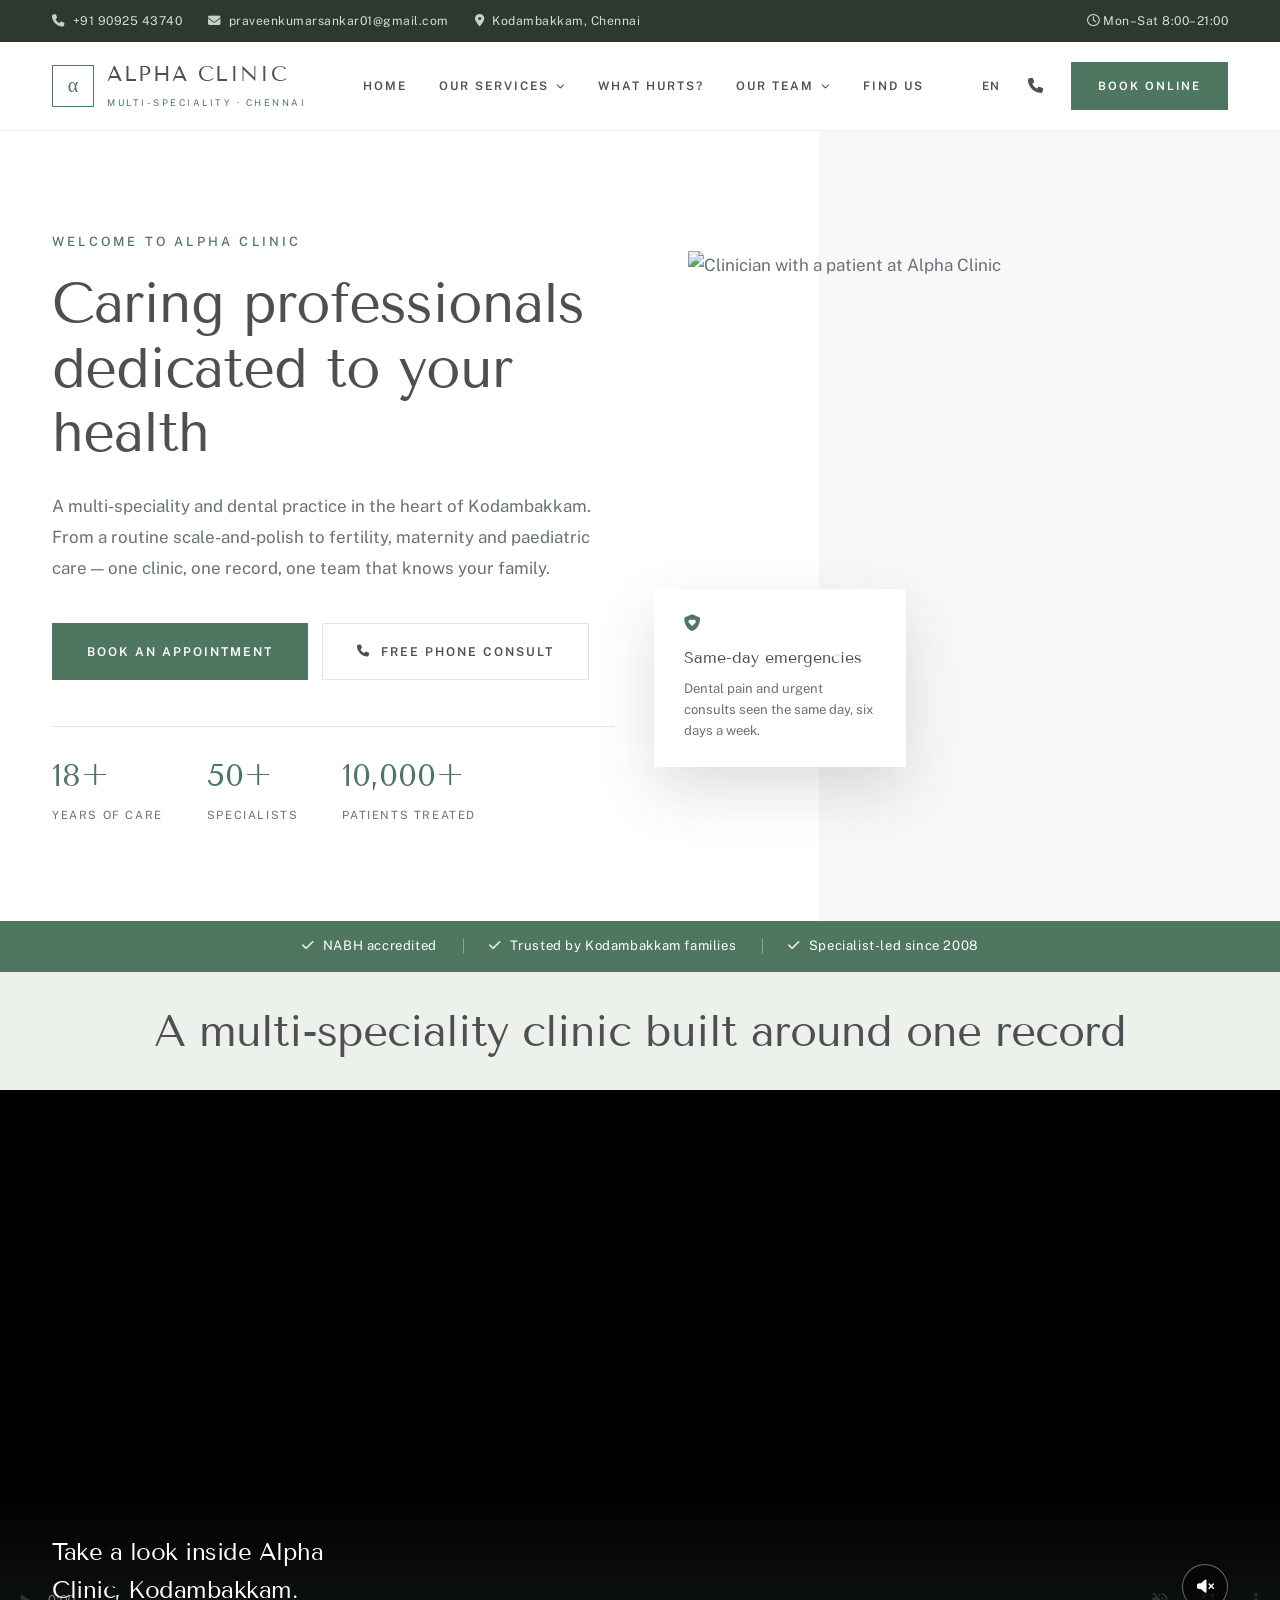
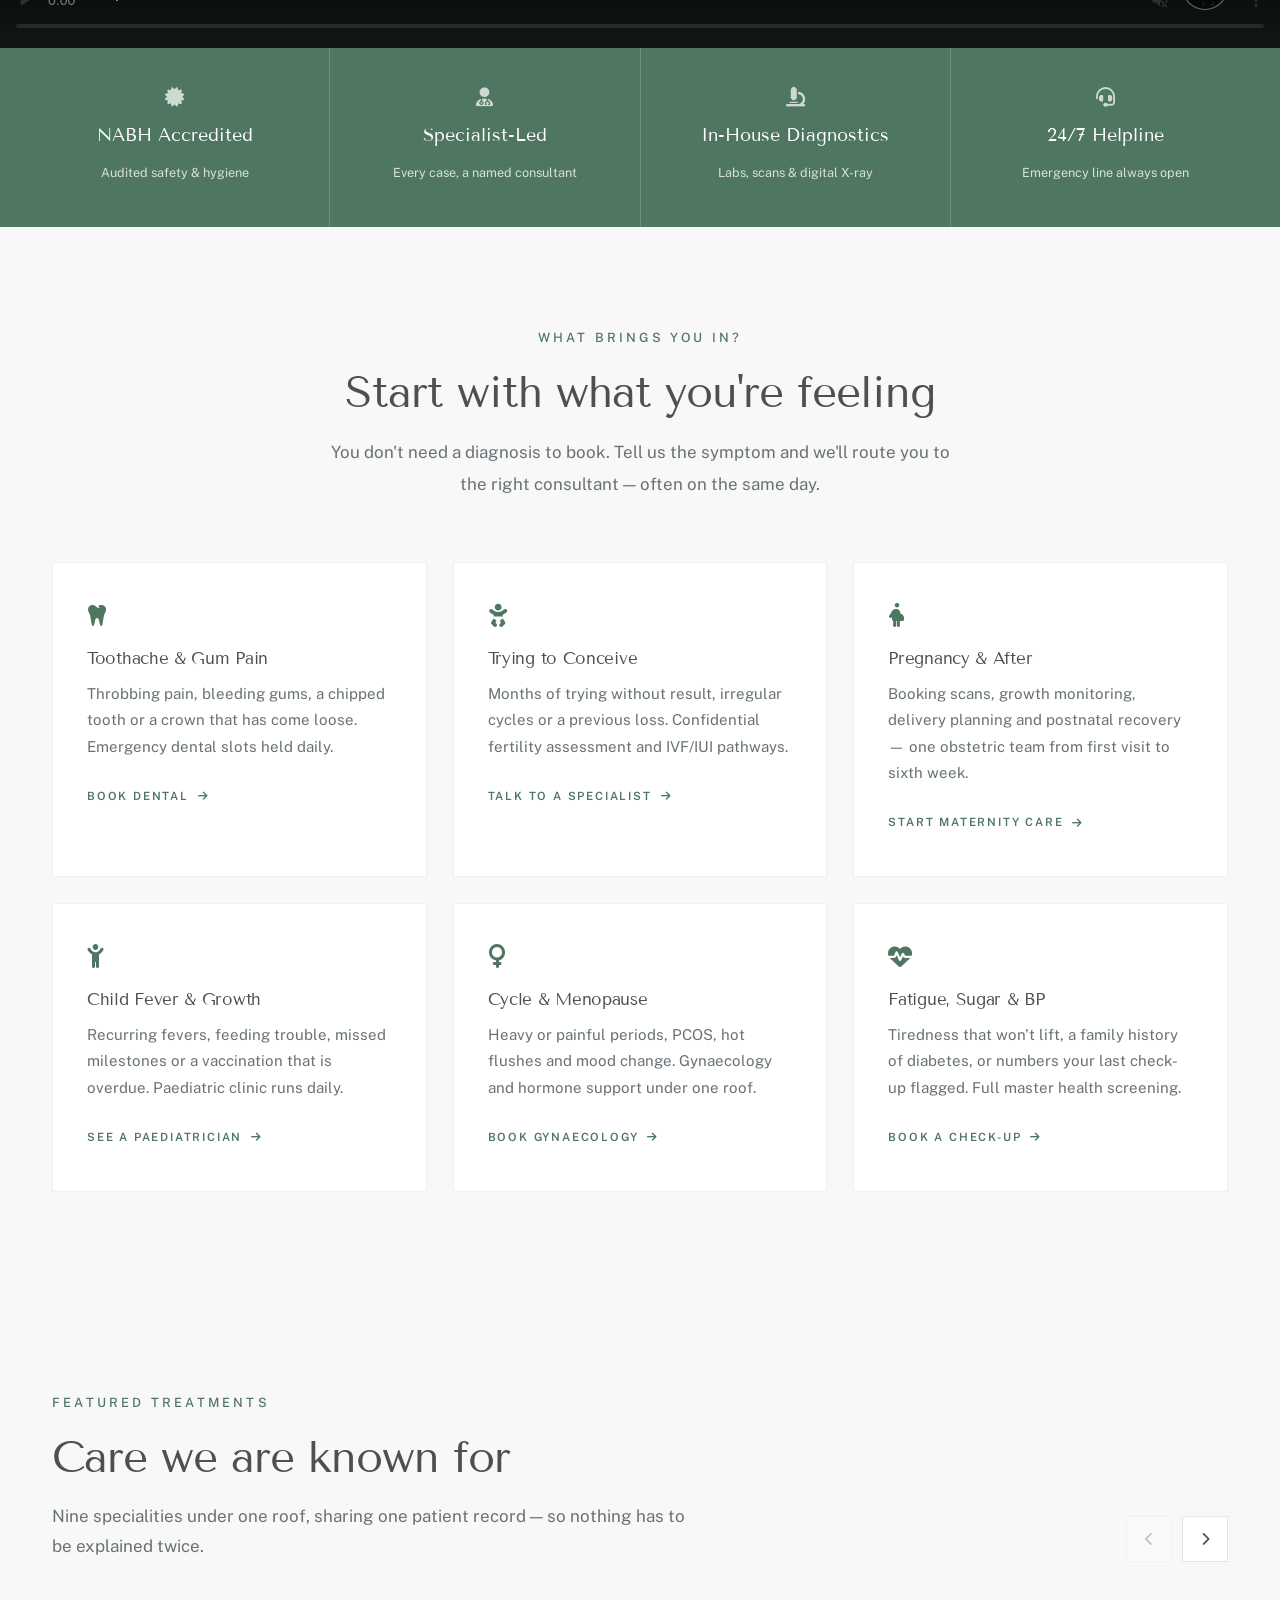
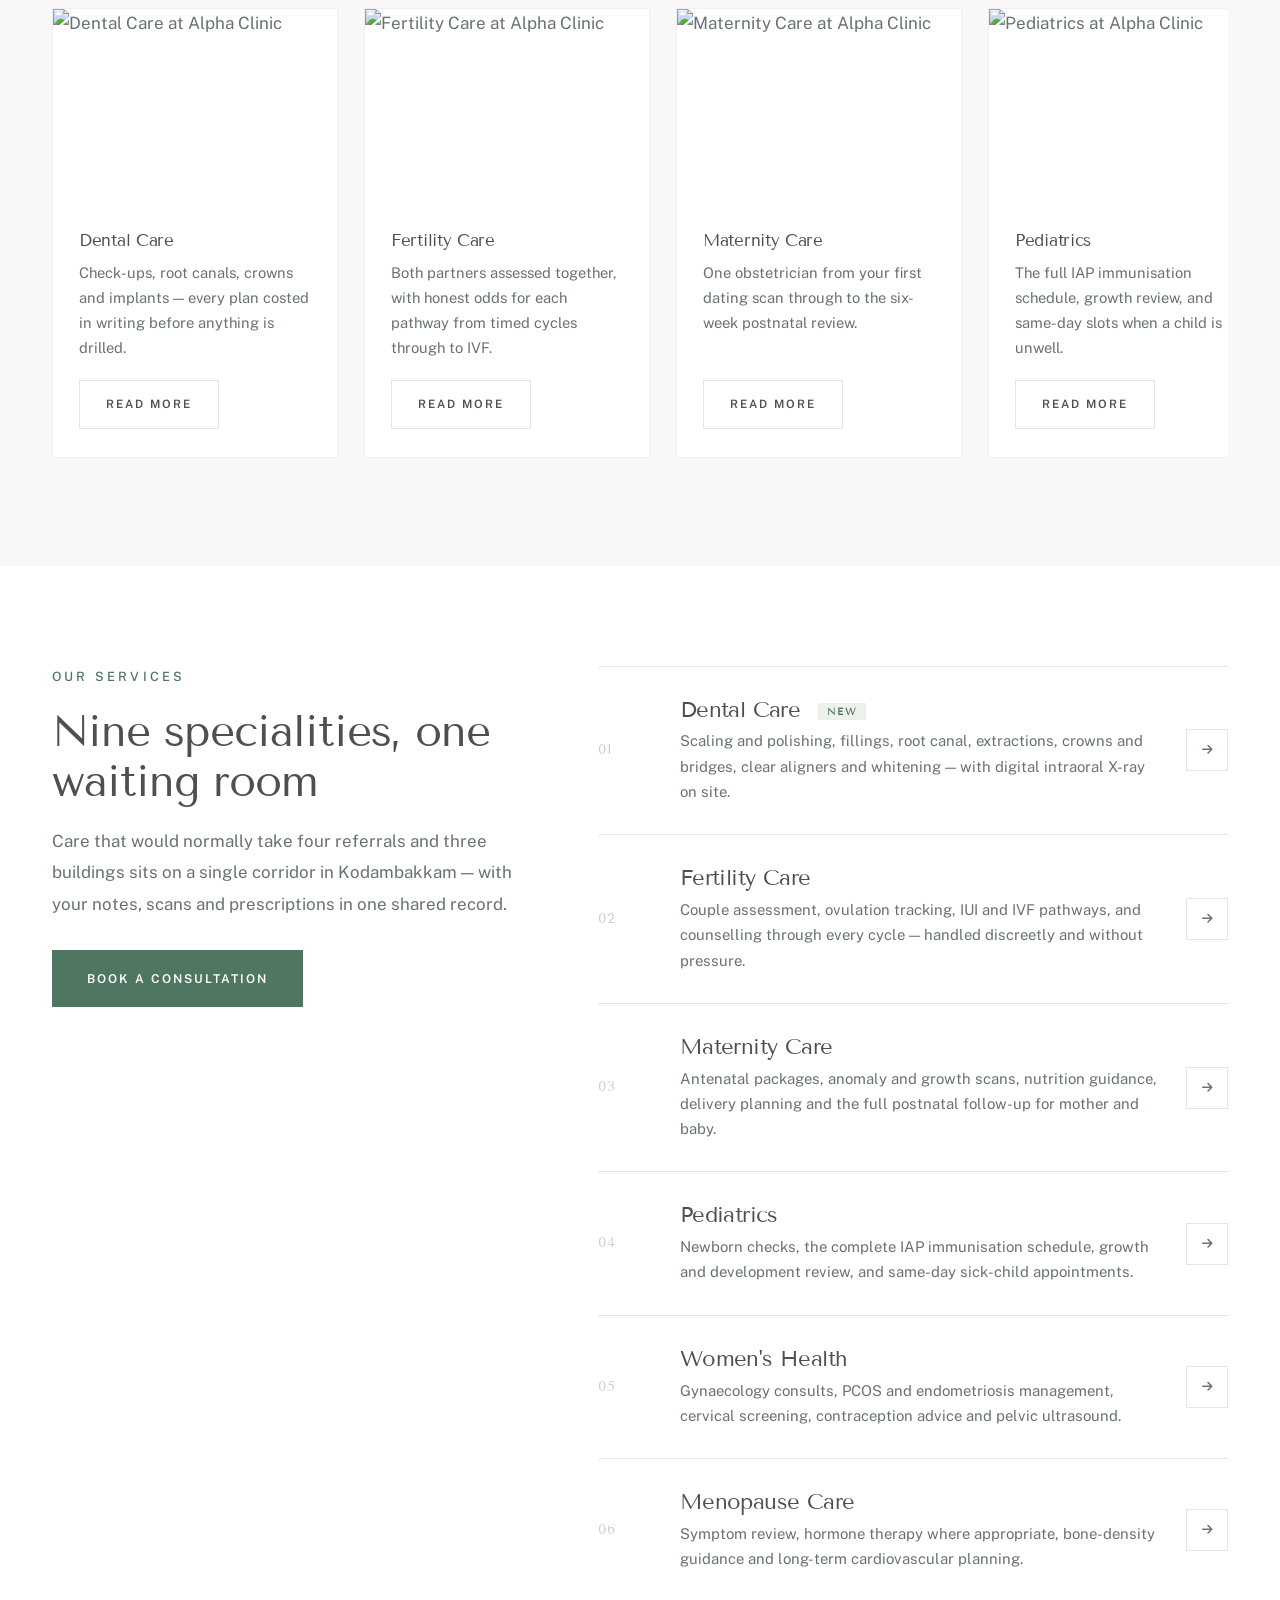
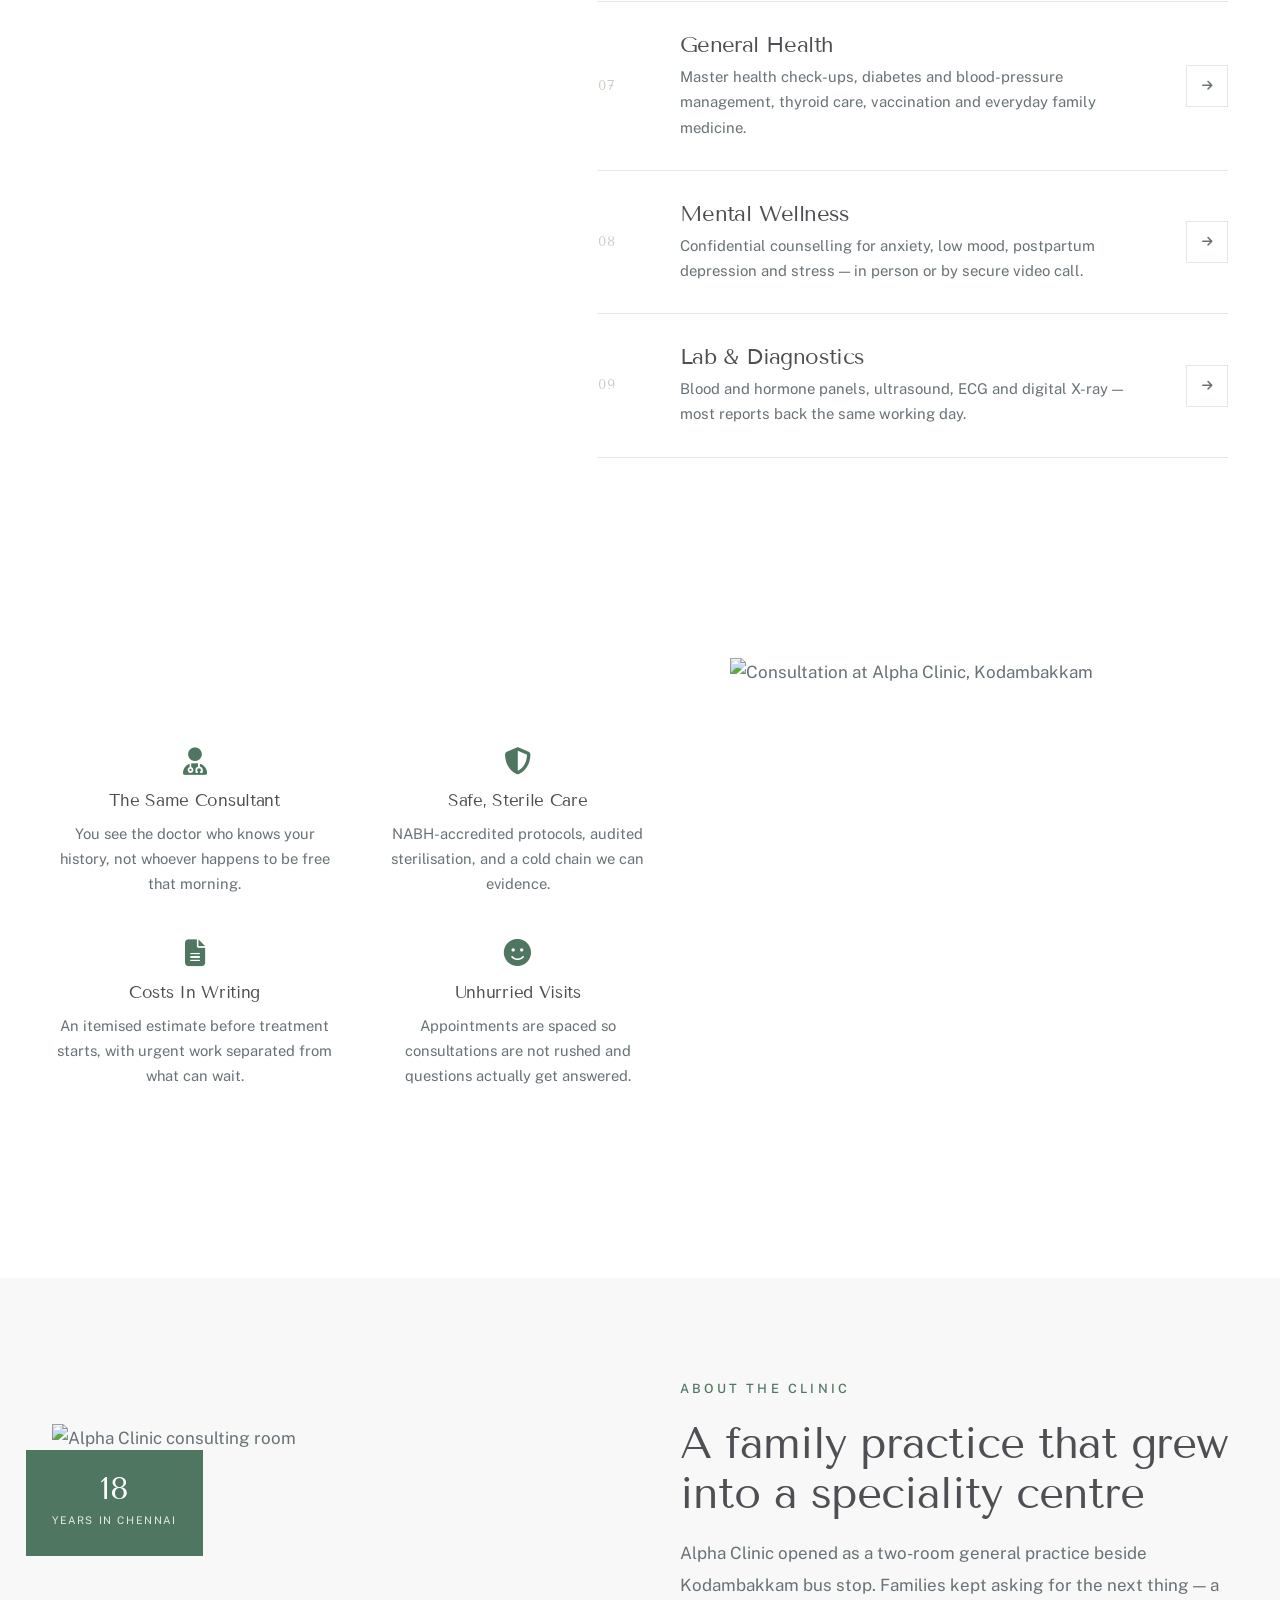
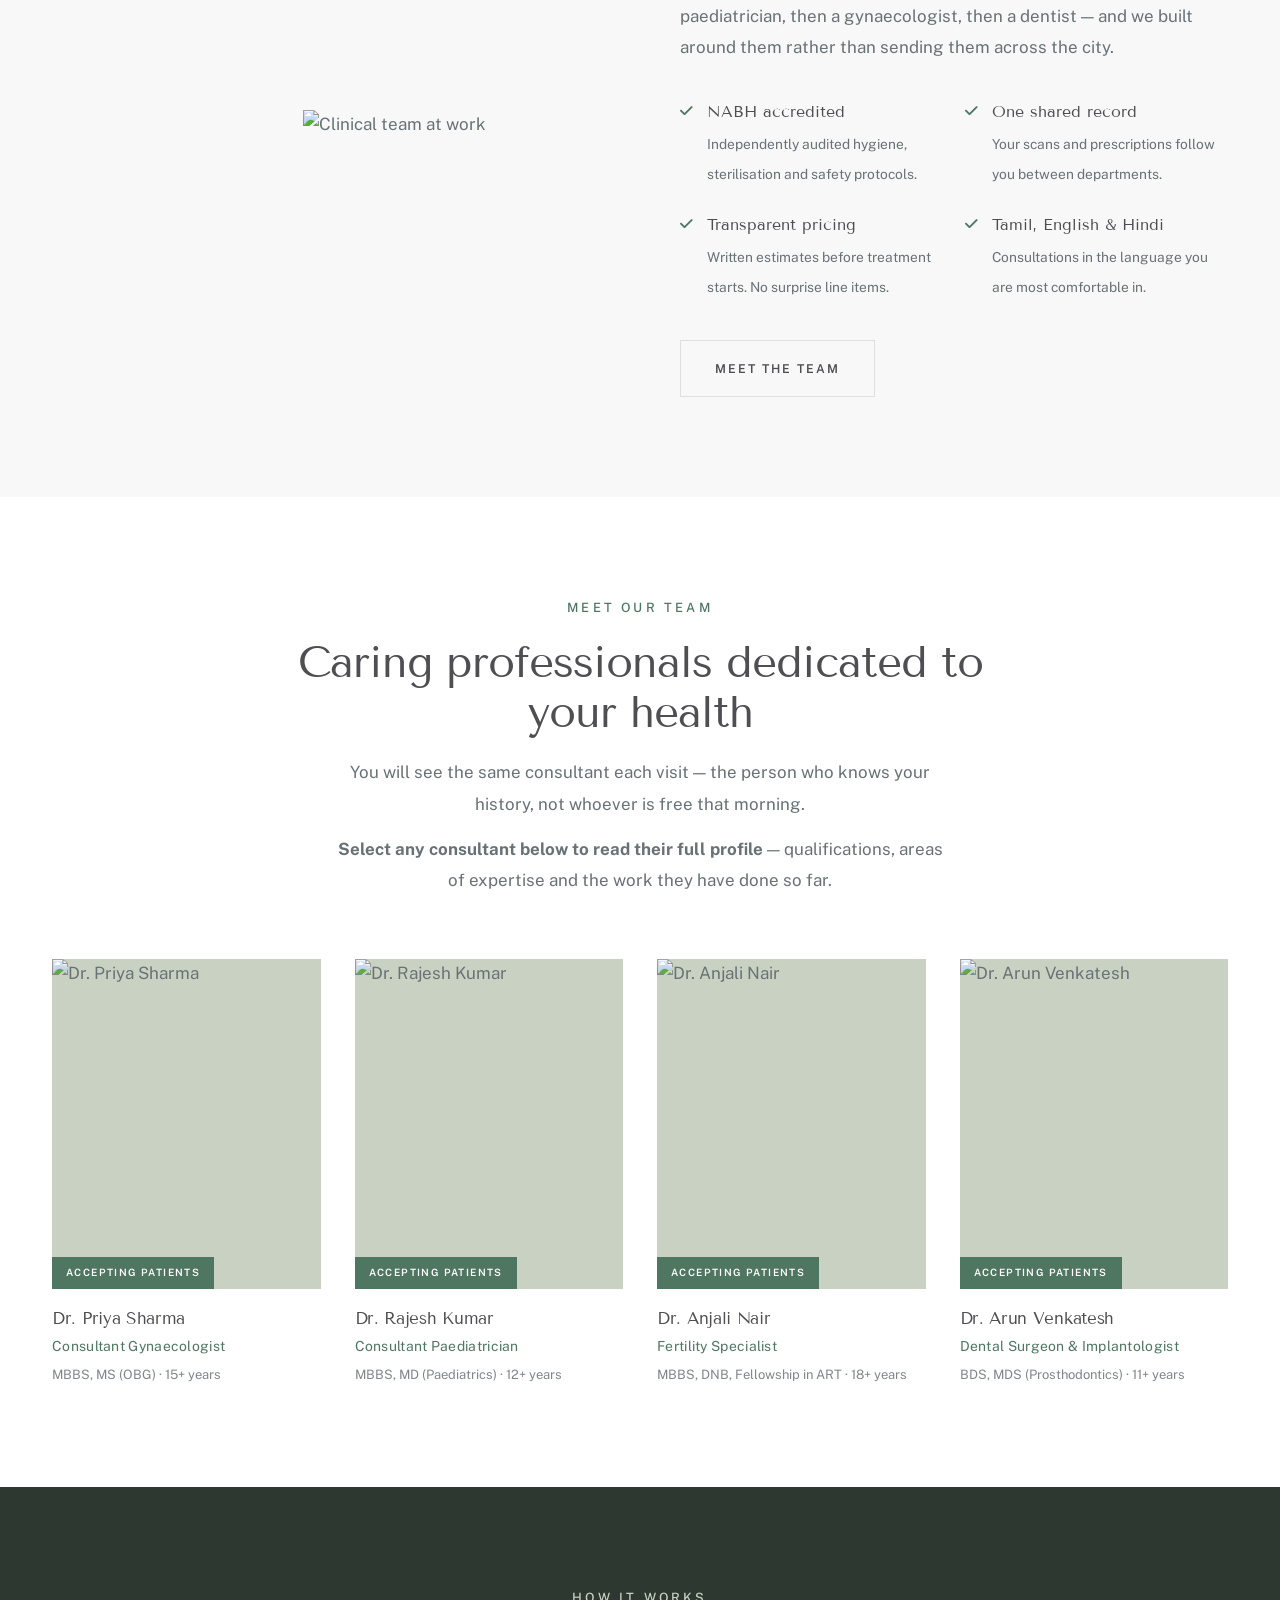
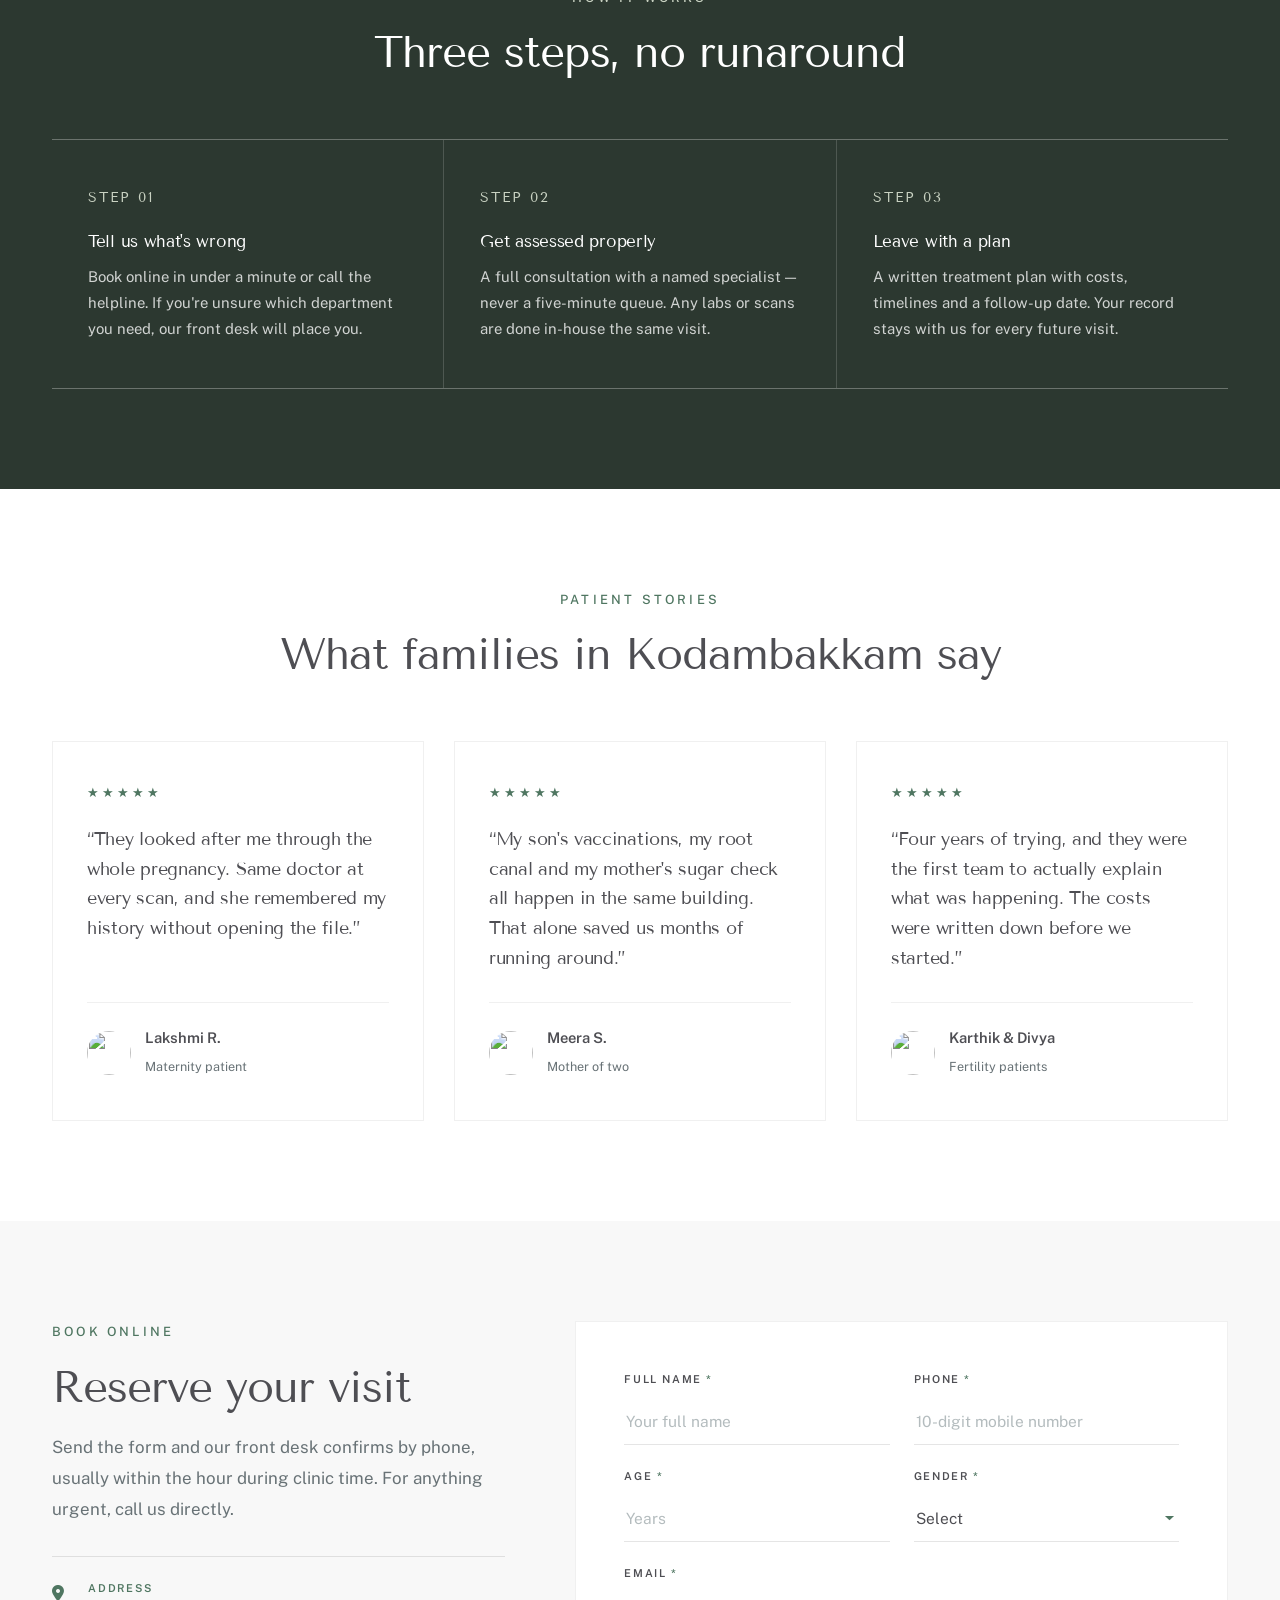
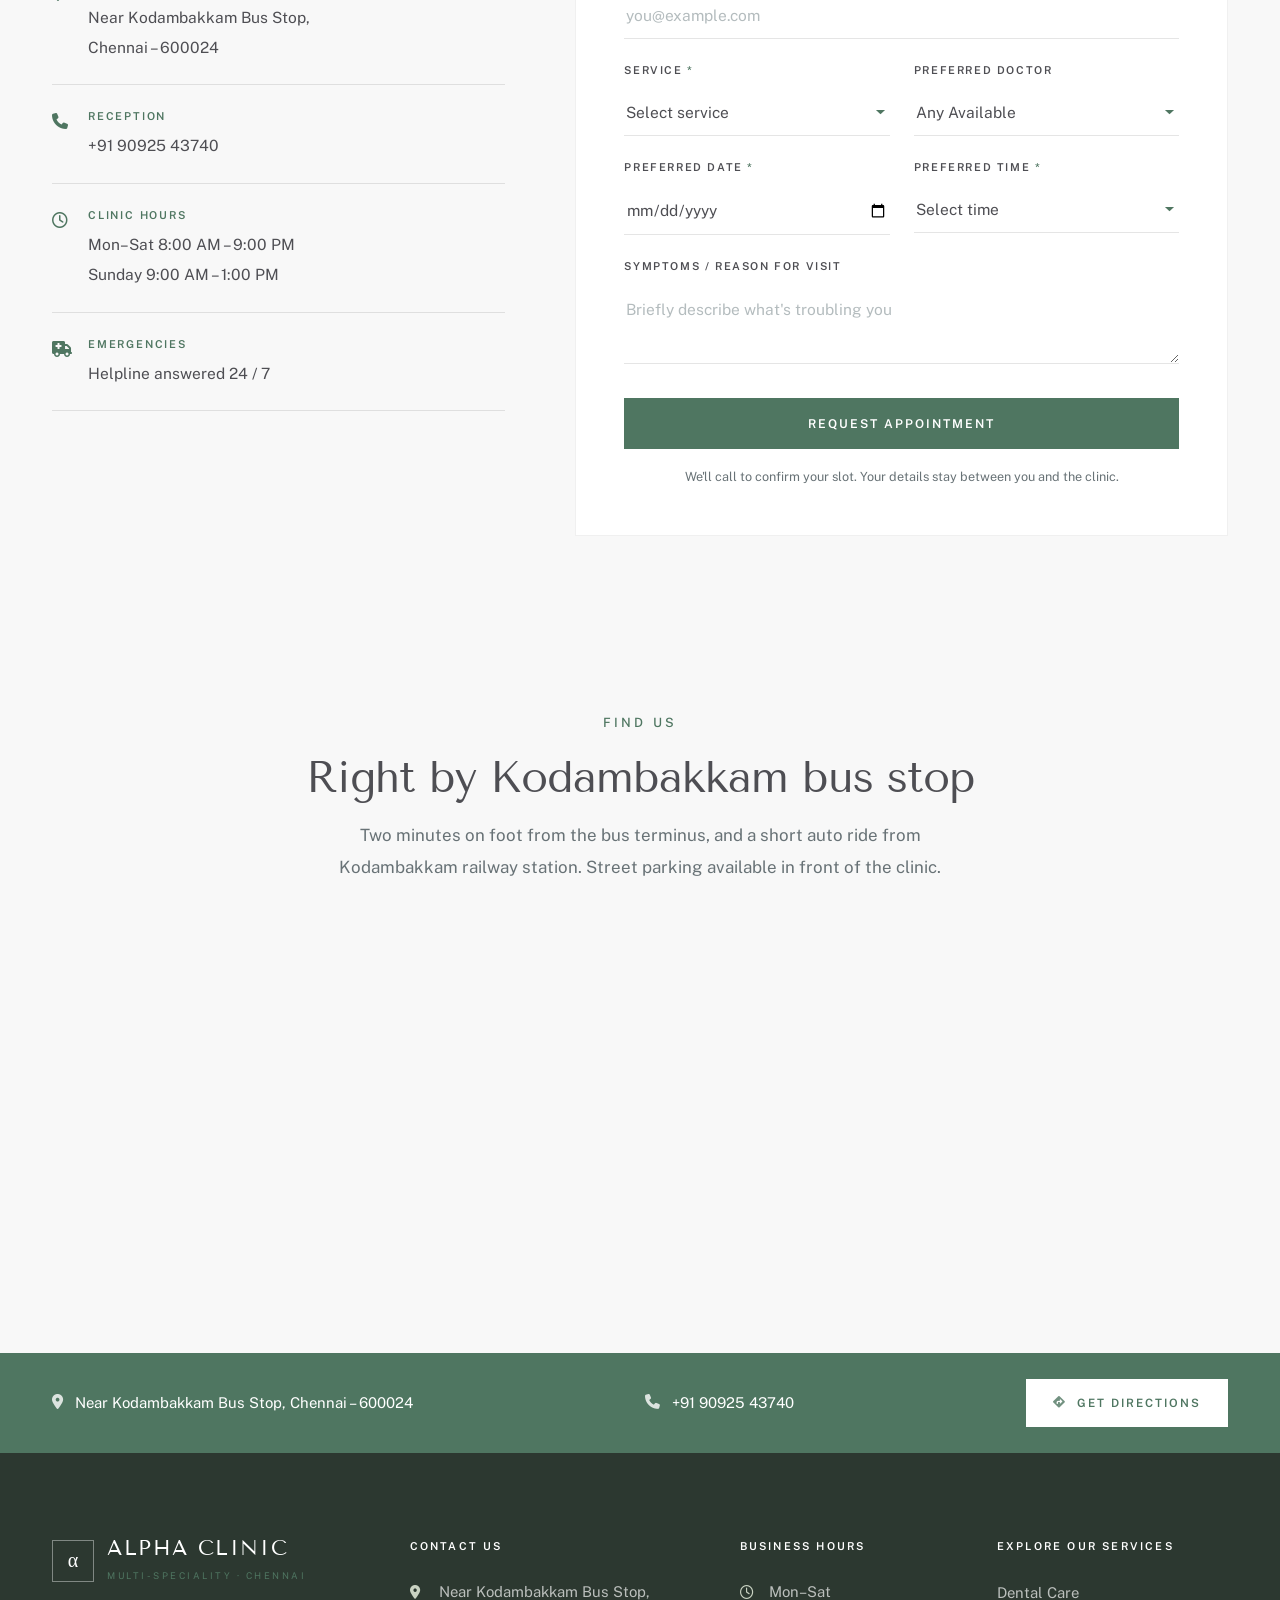
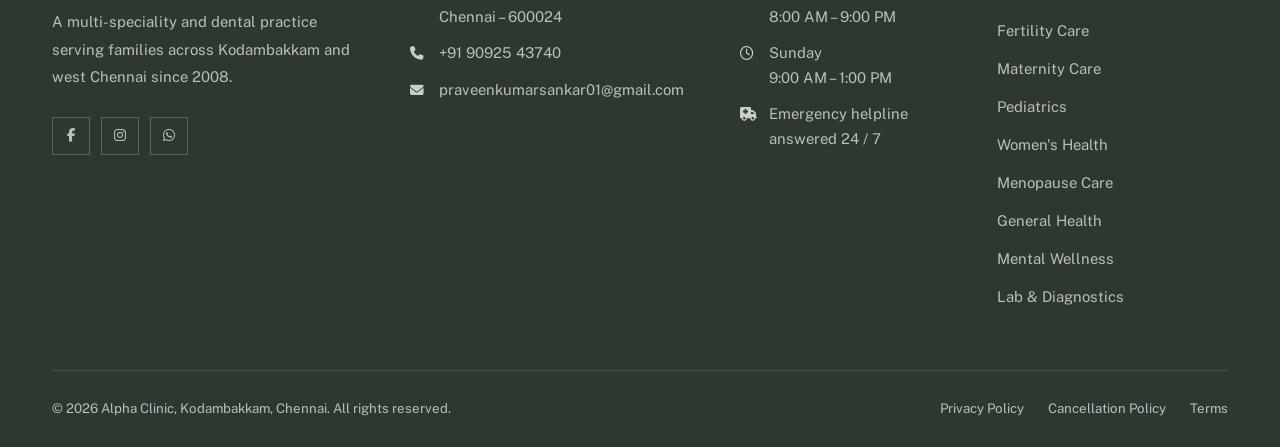
==== commit c4056ba9: "Rebuild front end: new design system, service and team pages Redesign around a Tenor Sans / Public S" ====
--- a/index.html
+++ b/index.html
@@ -1,624 +1,731 @@
 <!DOCTYPE html>
-<html lang="en">
+<html lang="en" class="no-js">
 <head>
 <meta charset="UTF-8">
 <meta name="viewport" content="width=device-width, initial-scale=1.0">
-<title>Alpha Clinic | Premium Healthcare in Kodambakkam, Chennai</title>
-<link href="https://fonts.googleapis.com/css2?family=Playfair+Display:wght@700;900&family=Poppins:wght@300;400;500;600;700&display=swap" rel="stylesheet">
+<title>Alpha Clinic | Multi-Speciality &amp; Dental Care in Kodambakkam, Chennai</title>
+<meta name="description" content="Alpha Clinic, Kodambakkam — a multi-speciality clinic in Chennai offering dental, fertility, maternity, paediatric, women's health, general medicine and diagnostic care. Book online or call +91 90925 43740.">
+<link rel="preconnect" href="https://fonts.googleapis.com">
+<link rel="preconnect" href="https://fonts.gstatic.com" crossorigin>
+<link href="https://fonts.googleapis.com/css2?family=Tenor+Sans&family=Public+Sans:wght@300;400;500;600;700&display=swap" rel="stylesheet">
 <link rel="stylesheet" href="https://cdnjs.cloudflare.com/ajax/libs/font-awesome/6.4.0/css/all.min.css">
-<link rel="stylesheet" href="https://cdnjs.cloudflare.com/ajax/libs/aos/2.3.4/aos.css">
-<style>
-  :root {
-    --primary: #E8651A;
-    --primary-dark: #C04E0C;
-    --primary-light: #F47C3C;
-    --accent: #FF9F45;
-    --accent2: #FFD166;
-    --light: #FFF8F3;
-    --dark: #2D1506;
-    --gradient: linear-gradient(135deg, #E8651A 0%, #F47C3C 50%, #FFD166 100%);
-    --gradient-soft: linear-gradient(135deg, #FFF0E5 0%, #FFF8EC 100%);
-    --text-muted: #8C5A3C;
-  }
-  * { margin: 0; padding: 0; box-sizing: border-box; }
-  html { scroll-behavior: smooth; }
-  body { font-family: 'Poppins', sans-serif; background: var(--light); color: #333; overflow-x: hidden; cursor: none; }
-
-  /* ── Custom Cursor ── */
-  .cursor-dot {
-    width: 18px; height: 18px;
-    background: rgba(232, 101, 26, 0.45);
-    border: 2px solid var(--primary);
-    border-radius: 50%;
-    position: fixed;
-    pointer-events: none;
-    z-index: 999999;
-    transform: translate(-50%, -50%);
-    transition: transform 0.1s ease;
-    box-shadow: 0 0 8px 2px rgba(232,101,26,0.4);
-  }
-  a, button, input, select, textarea, .service-card, .doctor-card { cursor: none; }
-
-  /* ── Top Bar ── */
-  .top-bar { background: var(--dark); color: #fff; padding: 10px 60px; display: flex; justify-content: space-between; align-items: center; font-size: 0.9rem; }
-  .top-bar .contact-items { display: flex; gap: 25px; }
-  .top-bar .contact-items a { color: #fff; text-decoration: none; transition: 0.3s; display: flex; align-items: center; gap: 8px; }
-  .top-bar .contact-items a:hover { color: var(--accent); }
-  .top-bar .contact-items i { color: var(--accent); }
-  .top-bar .top-social a { color: #fff; margin-left: 12px; transition: 0.3s; }
-  .top-bar .top-social a:hover { color: var(--accent); }
-
-  /* ── Preloader ── */
-  .preloader { position: fixed; inset: 0; background: var(--gradient); display: flex; justify-content: center; align-items: center; z-index: 10000; transition: 0.8s; }
-  .preloader.hide { opacity: 0; visibility: hidden; }
-  .loader { width: 60px; height: 60px; border: 4px solid rgba(255,255,255,0.3); border-top-color: #fff; border-radius: 50%; animation: spin 1s linear infinite; }
-  @keyframes spin { to { transform: rotate(360deg); } }
-
-  /* ── Nav ── */
-  nav { background: rgba(255,255,255,0.96); backdrop-filter: blur(20px); padding: 18px 60px; display: flex; justify-content: space-between; align-items: center; position: sticky; top: 0; z-index: 1000; transition: 0.4s; box-shadow: 0 2px 30px rgba(232,101,26,0.09); }
-  nav.scrolled { padding: 12px 60px; }
-  .logo { font-family: 'Playfair Display', serif; font-size: 2rem; font-weight: 900; background: var(--gradient); -webkit-background-clip: text; -webkit-text-fill-color: transparent; }
-  nav ul { display: flex; list-style: none; gap: 35px; }
-  nav ul li a { text-decoration: none; color: #333; font-weight: 500; position: relative; transition: 0.3s; font-size: 0.95rem; }
-  nav ul li a::after { content: ''; position: absolute; bottom: -5px; left: 0; width: 0; height: 2px; background: var(--gradient); transition: 0.4s; }
-  nav ul li a:hover::after { width: 100%; }
-  nav ul li a:hover { color: var(--primary); }
-  .nav-cta { background: var(--gradient); color: #fff !important; padding: 10px 25px; border-radius: 30px; }
-  .nav-cta:hover { transform: translateY(-2px); box-shadow: 0 10px 25px rgba(232,101,26,0.4); }
-  .nav-cta::after { display: none !important; }
-
-  /* ── Hero ── */
-  .hero { min-height: 100vh; display: flex; align-items: center; padding: 80px 60px 60px; background: var(--gradient-soft); position: relative; overflow: hidden; }
-  .hero::before { content: ''; position: absolute; top: -100px; right: -100px; width: 520px; height: 520px; background: radial-gradient(circle, rgba(255,209,102,0.25), transparent); border-radius: 50%; animation: float 8s ease-in-out infinite; }
-  .hero::after { content: ''; position: absolute; bottom: -150px; left: -100px; width: 420px; height: 420px; background: radial-gradient(circle, rgba(232,101,26,0.15), transparent); border-radius: 50%; animation: float 10s ease-in-out infinite reverse; }
-  @keyframes float { 0%,100% { transform: translateY(0); } 50% { transform: translateY(-30px); } }
-  .hero-grid { display: grid; grid-template-columns: 1fr 1fr; gap: 60px; align-items: center; max-width: 1400px; margin: 0 auto; position: relative; z-index: 2; }
-  .hero-text .badge { display: inline-block; padding: 8px 20px; background: rgba(232,101,26,0.1); color: var(--primary); border-radius: 30px; font-size: 0.85rem; font-weight: 600; margin-bottom: 20px; border: 1px solid rgba(232,101,26,0.2); }
-  .hero-text h1 { font-family: 'Playfair Display', serif; font-size: 4rem; font-weight: 900; line-height: 1.1; color: var(--dark); margin-bottom: 25px; }
-  .hero-text h1 span { background: var(--gradient); -webkit-background-clip: text; -webkit-text-fill-color: transparent; }
-  .hero-text p { font-size: 1.15rem; color: #7a4a2a; margin-bottom: 35px; line-height: 1.8; }
-  .hero-buttons { display: flex; gap: 15px; flex-wrap: wrap; }
-  .btn { display: inline-flex; align-items: center; gap: 10px; padding: 16px 35px; border-radius: 50px; text-decoration: none; font-weight: 600; transition: 0.4s; border: none; font-size: 1rem; font-family: 'Poppins', sans-serif; }
-  .btn-primary { background: var(--gradient); color: #fff; box-shadow: 0 10px 30px rgba(232,101,26,0.35); }
-  .btn-primary:hover { transform: translateY(-5px); box-shadow: 0 15px 40px rgba(232,101,26,0.55); }
-  .btn-whatsapp { background: #25D366; color: #fff; box-shadow: 0 10px 30px rgba(37,211,102,0.3); }
-  .btn-whatsapp:hover { transform: translateY(-5px); box-shadow: 0 15px 40px rgba(37,211,102,0.5); }
-  .btn-call { background: linear-gradient(135deg,#FF9F45,#FFD166); color: #fff; box-shadow: 0 10px 30px rgba(255,159,69,0.35); }
-  .btn-call:hover { transform: translateY(-5px); box-shadow: 0 15px 40px rgba(255,159,69,0.55); }
-
-  .hero-image { position: relative; }
-  .hero-image img { width: 100%; border-radius: 30px; box-shadow: 0 30px 80px rgba(232,101,26,0.25); }
-  .hero-image .floating-card { position: absolute; background: #fff; padding: 18px; border-radius: 20px; box-shadow: 0 15px 40px rgba(0,0,0,0.12); display: flex; align-items: center; gap: 15px; animation: float 4s ease-in-out infinite; }
-  .floating-card.card1 { top: 30px; left: -30px; }
-  .floating-card.card2 { bottom: 40px; right: -30px; animation-delay: 2s; }
-  .floating-card img { width: 50px; height: 50px; border-radius: 50%; object-fit: cover; box-shadow: none; }
-  .floating-card h4 { font-size: 1rem; color: var(--dark); }
-  .floating-card p { font-size: 0.8rem; color: #888; }
-
-  /* ── Stats ── */
-  .stats { padding: 60px; background: var(--gradient); color: #fff; }
-  .stats-grid { display: grid; grid-template-columns: repeat(4, 1fr); gap: 40px; max-width: 1200px; margin: 0 auto; text-align: center; }
-  .stat h3 { font-family: 'Playfair Display', serif; font-size: 3.5rem; font-weight: 900; }
-
-  /* ── Section base ── */
-  section { padding: 100px 60px; }
-  .section-title { text-align: center; margin-bottom: 70px; }
-  .section-title .small { color: var(--primary); font-weight: 600; letter-spacing: 3px; text-transform: uppercase; font-size: 0.9rem; }
-  .section-title h2 { font-family: 'Playfair Display', serif; font-size: 3rem; color: var(--dark); margin-top: 10px; }
-  .section-title h2 span { background: var(--gradient); -webkit-background-clip: text; -webkit-text-fill-color: transparent; }
-
-  /* ── About ── */
-  .about { background: #fff; }
-  .about-grid { display: grid; grid-template-columns: 1fr 1fr; gap: 60px; align-items: center; max-width: 1300px; margin: 0 auto; }
-  .about-images { position: relative; }
-  .about-images img { width: 100%; border-radius: 25px; }
-  .about-images .img1 { width: 75%; }
-  .about-images .img2 { position: absolute; bottom: -40px; right: 0; width: 55%; border: 8px solid #fff; box-shadow: 0 20px 50px rgba(0,0,0,0.15); }
-  .about-text h3 { font-family: 'Playfair Display', serif; font-size: 2.5rem; color: var(--dark); margin-bottom: 20px; }
-  .about-text p { color: #6b4226; margin-bottom: 25px; line-height: 1.9; }
-  .about-features { display: grid; grid-template-columns: 1fr 1fr; gap: 25px; margin-top: 30px; }
-  .about-feature { display: flex; gap: 15px; align-items: center; }
-  .about-feature img { width: 55px; height: 55px; border-radius: 12px; object-fit: cover; }
-  .about-feature h4 { color: var(--dark); margin-bottom: 5px; font-size: 1rem; }
-  .about-feature p { font-size: 0.85rem; color: #9a6040; }
-
-  /* ── Services ── */
-  .services { background: linear-gradient(180deg, #FFF4EC 0%, #fff 100%); }
-  .services-grid { display: grid; grid-template-columns: repeat(4, 1fr); gap: 25px; max-width: 1300px; margin: 0 auto; }
-  .service-card { background: #fff; border-radius: 20px; box-shadow: 0 10px 40px rgba(232,101,26,0.08); transition: 0.5s; overflow: hidden; }
-  .service-card:hover { transform: translateY(-15px); box-shadow: 0 25px 60px rgba(232,101,26,0.22); }
-  .service-img-wrap { width: 100%; height: 200px; overflow: hidden; position: relative; }
-  .service-img-wrap img { width: 100%; height: 100%; object-fit: cover; transition: transform 0.6s ease; }
-  .service-card:hover .service-img-wrap img { transform: scale(1.2); }
-  .service-img-wrap::after { content: ''; position: absolute; inset: 0; background: linear-gradient(180deg, transparent 60%, rgba(232,101,26,0.35)); }
-  .service-content { padding: 25px; text-align: center; }
-  .service-content h3 { color: var(--dark); margin-bottom: 10px; font-size: 1.2rem; }
-  .service-content p { color: #7a4a2a; font-size: 0.9rem; line-height: 1.6; }
-
-  /* ── Doctors ── */
-  .doctors { background: #fff; }
-  .doctors-grid { display: grid; grid-template-columns: repeat(3, 1fr); gap: 30px; max-width: 1200px; margin: 0 auto; }
-  .doctor-card { background: #fff; border-radius: 25px; overflow: hidden; box-shadow: 0 15px 50px rgba(0,0,0,0.08); transition: 0.5s; }
-  .doctor-card:hover { transform: translateY(-10px); box-shadow: 0 25px 60px rgba(232,101,26,0.18); }
-  .doctor-img-wrap { height: 350px; overflow: hidden; position: relative; }
-  .doctor-img-wrap img { width: 100%; height: 100%; object-fit: cover; object-position: top; transition: transform 0.6s ease; }
-  .doctor-card:hover .doctor-img-wrap img { transform: scale(1.15); }
-  .doctor-img-wrap::after { content: ''; position: absolute; bottom: 0; left: 0; right: 0; height: 80px; background: linear-gradient(transparent, rgba(232,101,26,0.15)); }
-  .doctor-info { padding: 25px; text-align: center; }
-  .doctor-info h3 { color: var(--dark); margin-bottom: 5px; }
-  .doctor-info p { color: var(--primary); font-weight: 500; }
-
-  /* ── Why Us ── */
-  .why-us { background: var(--dark); color: #fff; }
-  .why-us .section-title h2 { color: #fff; }
-  .why-us .section-title .small { color: var(--accent); }
-  .why-grid { display: grid; grid-template-columns: repeat(3, 1fr); gap: 30px; max-width: 1200px; margin: 0 auto; }
-  .why-card { background: rgba(255,255,255,0.05); border-radius: 20px; backdrop-filter: blur(10px); border: 1px solid rgba(255,159,69,0.2); transition: 0.4s; overflow: hidden; }
-  .why-card:hover { background: rgba(232,101,26,0.12); transform: translateY(-10px); border-color: rgba(255,159,69,0.5); }
-  .why-img-wrap { height: 200px; overflow: hidden; }
-  .why-img-wrap img { width: 100%; height: 100%; object-fit: cover; transition: transform 0.6s ease; }
-  .why-card:hover .why-img-wrap img { transform: scale(1.15); }
-  .why-content { padding: 30px; }
-  .why-content h3 { font-size: 1.3rem; margin-bottom: 15px; color: var(--accent); }
-  .why-content p { opacity: 0.85; line-height: 1.8; font-size: 0.95rem; }
-
-  /* ── Testimonials ── */
-  .testimonials { background: linear-gradient(135deg, #FFF4E5, #FFF9EC); }
-  .testi-grid { display: grid; grid-template-columns: repeat(3, 1fr); gap: 30px; max-width: 1200px; margin: 0 auto; }
-  .testi-card { background: #fff; padding: 35px; border-radius: 20px; box-shadow: 0 15px 40px rgba(232,101,26,0.08); border-top: 4px solid transparent; border-image: var(--gradient) 1; transition: 0.4s; }
-  .testi-card:hover { transform: translateY(-5px); box-shadow: 0 25px 50px rgba(232,101,26,0.15); }
-  .testi-card .stars { color: var(--accent); margin-bottom: 15px; font-size: 1.1rem; }
-  .testi-card p { color: #5a3820; line-height: 1.8; margin-bottom: 25px; font-style: italic; }
-  .testi-user { display: flex; align-items: center; gap: 15px; }
-  .testi-user img { width: 55px; height: 55px; border-radius: 50%; object-fit: cover; border: 3px solid var(--accent); }
-  .testi-user h4 { color: var(--dark); }
-  .testi-user span { color: #888; font-size: 0.85rem; }
-
-  /* ── Booking ── */
-  .booking { background: #fff; }
-  .booking-grid { display: grid; grid-template-columns: 1fr 1fr; gap: 60px; max-width: 1200px; margin: 0 auto; align-items: center; }
-  .booking-image img { width: 100%; border-radius: 25px; box-shadow: 0 20px 60px rgba(232,101,26,0.18); }
-  .booking-form { background: linear-gradient(135deg, #fff, #FFF4EC); padding: 45px; border-radius: 25px; box-shadow: 0 20px 60px rgba(232,101,26,0.12); }
-  .booking-form h3 { font-family: 'Playfair Display', serif; font-size: 2rem; color: var(--dark); margin-bottom: 25px; }
-  .form-row { display: grid; grid-template-columns: 1fr 1fr; gap: 15px; }
-  .form-group { margin-bottom: 18px; }
-  .form-group label { display: block; margin-bottom: 6px; color: var(--dark); font-size: 0.9rem; font-weight: 500; }
-  .form-group input, .form-group select, .form-group textarea { width: 100%; padding: 13px 18px; border: 2px solid #f0ddd0; border-radius: 12px; font-size: 0.95rem; font-family: inherit; transition: 0.3s; background: #fff; color: #333; }
-  .form-group input:focus, .form-group select:focus, .form-group textarea:focus { outline: none; border-color: var(--primary); box-shadow: 0 0 0 4px rgba(232,101,26,0.1); }
-
-  /* ── Contact ── */
-  .contact-section { background: linear-gradient(135deg, #FFF4E5, #FFF9EC); }
-  .contact-grid { display: grid; grid-template-columns: repeat(4, 1fr); gap: 25px; max-width: 1300px; margin: 0 auto; }
-  .contact-card { background: #fff; padding: 40px 25px; border-radius: 20px; text-align: center; transition: 0.4s; box-shadow: 0 10px 30px rgba(0,0,0,0.05); overflow: hidden; }
-  .contact-card:hover { transform: translateY(-10px); box-shadow: 0 20px 50px rgba(232,101,26,0.15); }
-  .contact-card .icon-img { width: 80px; height: 80px; margin: 0 auto 20px; border-radius: 50%; overflow: hidden; border: 3px solid var(--accent); }
-  .contact-card .icon-img img { width: 100%; height: 100%; object-fit: cover; transition: 0.5s; }
-  .contact-card:hover .icon-img img { transform: scale(1.2); }
-  .contact-card h4 { color: var(--dark); margin-bottom: 10px; font-size: 1.2rem; }
-  .contact-card p { color: #6b4226; font-size: 0.95rem; line-height: 1.6; margin-bottom: 15px; }
-  .contact-card a { color: var(--primary); text-decoration: none; font-weight: 600; word-break: break-word; }
-  .contact-card a:hover { color: var(--primary-dark); }
-
-  /* ── Footer ── */
-  footer { background: var(--dark); color: #fff; padding: 60px 60px 25px; }
-  .footer-grid { display: grid; grid-template-columns: 2fr 1fr 1fr 1fr; gap: 40px; max-width: 1300px; margin: 0 auto 40px; }
-  .footer-col h4 { font-family: 'Playfair Display', serif; margin-bottom: 20px; font-size: 1.3rem; color: var(--accent); }
-  .footer-col p, .footer-col a { color: rgba(255,255,255,0.7); text-decoration: none; line-height: 2; font-size: 0.9rem; display: block; transition: 0.3s; }
-  .footer-col a:hover { color: var(--accent); padding-left: 5px; }
-  .social-links { display: flex; gap: 12px; margin-top: 15px; }
-  .social-links a { width: 40px; height: 40px; background: rgba(255,255,255,0.1); border-radius: 50%; display: flex; align-items: center; justify-content: center; transition: 0.3s; }
-  .social-links a:hover { background: var(--gradient); transform: translateY(-3px); }
-  .footer-bottom { border-top: 1px solid rgba(255,159,69,0.2); padding-top: 25px; text-align: center; opacity: 0.7; font-size: 0.9rem; }
-
-  /* ── Float WA ── */
-  .float-wa { position: fixed; bottom: 30px; right: 30px; width: 65px; height: 65px; background: #25D366; color: #fff; border-radius: 50%; display: flex; align-items: center; justify-content: center; font-size: 1.8rem; box-shadow: 0 10px 30px rgba(37,211,102,0.4); z-index: 999; animation: pulse 2s infinite; text-decoration: none; }
-  @keyframes pulse { 0%,100% { box-shadow: 0 0 0 0 rgba(37,211,102,0.7); } 50% { box-shadow: 0 0 0 20px rgba(37,211,102,0); } }
-
-  /* ── Modal ── */
-  .modal { position: fixed; inset: 0; background: rgba(0,0,0,0.7); display: none; justify-content: center; align-items: center; z-index: 99999; cursor: auto; }
-  .modal.active { display: flex; }
-  .modal-content { background: #fff; padding: 40px; border-radius: 20px; max-width: 450px; text-align: center; cursor: auto; }
-  .modal-content i { font-size: 4rem; color: #25D366; margin-bottom: 20px; }
-  .modal-content h3 { font-family: 'Playfair Display', serif; color: var(--dark); margin-bottom: 15px; }
-  .modal-content p { color: #666; margin-bottom: 25px; line-height: 1.7; }
-  .modal-content .btn { cursor: pointer; }
-
-  /* ── Orange accent stripe on service cards hover ── */
-  .service-card::before { content: ''; display: block; height: 4px; background: var(--gradient); transform: scaleX(0); transform-origin: left; transition: transform 0.4s ease; }
-  .service-card:hover::before { transform: scaleX(1); }
-
-  /* ── Responsive ── */
-  @media(max-width: 968px) {
-    body { cursor: auto; } .cursor-dot { display: none; }
-    a, button, input, select, textarea, .service-card, .doctor-card { cursor: auto; }
-    .top-bar { padding: 10px 20px; flex-direction: column; gap: 8px; text-align: center; }
-    .top-bar .contact-items { flex-direction: column; gap: 8px; }
-    nav { padding: 15px 20px; } nav ul { display: none; }
-    .hero { padding: 60px 20px; }
-    .hero-grid, .about-grid, .booking-grid { grid-template-columns: 1fr; gap: 40px; }
-    .hero-text h1 { font-size: 2.5rem; }
-    .stats-grid, .services-grid, .doctors-grid, .why-grid, .testi-grid, .contact-grid, .form-row { grid-template-columns: 1fr 1fr; }
-    .footer-grid { grid-template-columns: 1fr; }
-    section { padding: 60px 20px; }
-    .section-title h2 { font-size: 2rem; }
-    .stats { padding: 40px 20px; }
-  }
-  @media(max-width: 600px) {
-    .stats-grid, .services-grid, .doctors-grid, .why-grid, .testi-grid, .contact-grid, .form-row { grid-template-columns: 1fr; }
-  }
-</style>
+<link rel="stylesheet" href="assets/site.css">
 </head>
 <body>
 
-<div class="cursor-dot" id="cursorDot"></div>
-<div class="preloader" id="preloader"><div class="loader"></div></div>
-
-<div class="top-bar">
-  <div class="contact-items">
-    <a href="tel:9092543740"><i class="fas fa-phone"></i> +91 9092543740</a>
-    <a href="mailto:praveenkumarsankar01@gmail.com"><i class="fas fa-envelope"></i> praveenkumarsankar01@gmail.com</a>
-    <span><i class="fas fa-map-marker-alt" style="color:var(--accent);"></i> Kodambakkam, Chennai</span>
-  </div>
-  <div class="top-social">
-    <a href="https://wa.me/919092543740"><i class="fab fa-whatsapp"></i></a>
-    <a href="#"><i class="fab fa-facebook-f"></i></a>
-    <a href="#"><i class="fab fa-instagram"></i></a>
+<!-- ══ Utility bar ══ -->
+<div class="utility">
+  <div class="shell">
+    <div class="utility-left">
+      <a href="tel:+919092543740"><i class="fas fa-phone"></i> +91 90925 43740</a>
+      <a href="mailto:praveenkumarsankar01@gmail.com"><i class="fas fa-envelope"></i> praveenkumarsankar01@gmail.com</a>
+      <a href="#find"><i class="fas fa-location-dot"></i> Kodambakkam, Chennai</a>
+    </div>
+    <div class="utility-right">
+      <span><i class="far fa-clock"></i> Mon&ndash;Sat 8:00&ndash;21:00</span>
+    </div>
   </div>
 </div>
 
-<nav id="navbar">
-  <div class="logo">α Alpha Clinic</div>
+<!-- ══ Header ══ -->
+<header class="hdr" id="hdr">
+  <div class="shell">
+    <a href="#" class="brand">
+      <span class="brand-mark">&alpha;</span>
+      <span>
+        <span class="brand-name">Alpha Clinic</span>
+        <span class="brand-sub">Multi-Speciality &middot; Chennai</span>
+      </span>
+    </a>
+
+    <nav>
+      <ul class="nav" id="nav">
+        <li><a href="#top">Home</a></li>
+        <li id="svcParent">
+          <a href="#services">Our Services <i class="fas fa-chevron-down caret"></i></a>
+          <div class="mega">
+            <a href="services/dental-care.html">Dental Care</a>
+            <a href="services/fertility-care.html">Fertility Care</a>
+            <a href="services/maternity-care.html">Maternity Care</a>
+            <a href="services/pediatrics.html">Pediatrics</a>
+            <a href="services/womens-health.html">Women's Health</a>
+            <a href="services/menopause-care.html">Menopause Care</a>
+            <a href="services/general-health.html">General Health</a>
+            <a href="services/mental-wellness.html">Mental Wellness</a>
+            <a href="services/lab-diagnostics.html">Lab &amp; Diagnostics</a>
+            <div class="mega-foot"><a href="#services">View all services &rarr;</a></div>
+          </div>
+        </li>
+        <li><a href="#conditions">What Hurts?</a></li>
+        <li id="teamParent">
+          <a href="#team">Our Team <i class="fas fa-chevron-down caret"></i></a>
+          <div class="mega">
+            <a href="team/priya-sharma.html">Dr. Priya Sharma<small>Consultant Gynaecologist</small></a>
+            <a href="team/rajesh-kumar.html">Dr. Rajesh Kumar<small>Consultant Paediatrician</small></a>
+            <a href="team/anjali-nair.html">Dr. Anjali Nair<small>Fertility Specialist</small></a>
+            <a href="team/arun-venkatesh.html">Dr. Arun Venkatesh<small>Dental Surgeon & Implantologist</small></a>
+            <div class="mega-foot"><a href="#team">Meet the whole team &rarr;</a></div>
+          </div>
+        </li>
+        <li><a href="#find">Find Us</a></li>
+      </ul>
+    </nav>
+
+    <div class="hdr-actions">
+      <span class="lang">EN</span>
+      <a href="tel:+919092543740" class="icon-btn" aria-label="Call the clinic"><i class="fas fa-phone"></i></a>
+      <a href="#book" class="btn btn-solid btn-sm">Book Online</a>
+      <button class="icon-btn burger" id="burger" aria-label="Open menu"><i class="fas fa-bars"></i></button>
+    </div>
+  </div>
+</header>
+
+<!-- ══ Mobile nav ══ -->
+<div class="scrim" id="scrim"></div>
+<aside class="mnav" id="mnav">
+  <div class="mnav-top">
+    <span class="brand-name">Alpha Clinic</span>
+    <button class="icon-btn" id="mclose" aria-label="Close menu"><i class="fas fa-xmark"></i></button>
+  </div>
   <ul>
-    <li><a href="#home">Home</a></li>
-    <li><a href="#about">About</a></li>
-    <li><a href="#services">Services</a></li>
-    <li><a href="#doctors">Doctors</a></li>
-    <li><a href="#contact">Contact</a></li>
-    <li><a href="#book" class="nav-cta">Book Now</a></li>
+    <li><a href="#top">Home</a></li>
+    <li>
+      <button class="m-toggle" id="mToggle">Our Services <i class="fas fa-chevron-down caret"></i></button>
+      <div class="m-sub" id="mSub">
+        <a href="services/dental-care.html">Dental Care</a>
+        <a href="services/fertility-care.html">Fertility Care</a>
+        <a href="services/maternity-care.html">Maternity Care</a>
+        <a href="services/pediatrics.html">Pediatrics</a>
+        <a href="services/womens-health.html">Women's Health</a>
+        <a href="services/menopause-care.html">Menopause Care</a>
+        <a href="services/general-health.html">General Health</a>
+        <a href="services/mental-wellness.html">Mental Wellness</a>
+        <a href="services/lab-diagnostics.html">Lab &amp; Diagnostics</a>
+      </div>
+    </li>
+    <li><a href="#conditions">What Hurts?</a></li>
+    <li>
+      <button class="m-toggle" id="mToggle2">Our Team <i class="fas fa-chevron-down caret"></i></button>
+      <div class="m-sub" id="mSub2">
+        <a href="team/priya-sharma.html">Dr. Priya Sharma</a>
+        <a href="team/rajesh-kumar.html">Dr. Rajesh Kumar</a>
+        <a href="team/anjali-nair.html">Dr. Anjali Nair</a>
+        <a href="team/arun-venkatesh.html">Dr. Arun Venkatesh</a>
+      </div>
+    </li>
+    <li><a href="#find">Find Us</a></li>
   </ul>
-</nav>
-
-<!-- HERO -->
-<section class="hero" id="home">
-  <div class="hero-grid">
-    <div class="hero-text">
-      <span class="badge">🏥 #1 Trusted Clinic in Kodambakkam</span>
-      <h1>Your Health, <span>Our Priority</span> 🧡</h1>
-      <p>Experience world-class medical care at Alpha Clinic — combining cutting-edge technology with compassionate service. Located conveniently at Kodambakkam Bus Stop, Chennai.</p>
-      <div class="hero-buttons">
-        <a href="#book" class="btn btn-primary"><i class="fas fa-calendar-check"></i> Book Appointment</a>
-        <a href="tel:9092543740" class="btn btn-call"><i class="fas fa-phone"></i> Call: 9092543740</a>
-        <a href="https://wa.me/919092543740" class="btn btn-whatsapp"><i class="fab fa-whatsapp"></i> WhatsApp</a>
-      </div>
-    </div>
-    <div class="hero-image">
-      <img src="https://images.unsplash.com/photo-1576091160399-112ba8d25d1d?w=800" alt="Doctor">
-      <div class="floating-card card1">
-        <img src="https://images.unsplash.com/photo-1612349317150-e413f6a5b16d?w=100" alt="">
-        <div><h4>50+ Doctors</h4><p>Expert Specialists</p></div>
-      </div>
-      <div class="floating-card card2">
-        <img src="https://images.unsplash.com/photo-1582750433449-648ed127bb54?w=100" alt="">
-        <div><h4>10K+ Patients</h4><p>Happy & Healthy</p></div>
-      </div>
-    </div>
-  </div>
-</section>
-
-<!-- STATS -->
-<section class="stats">
-  <div class="stats-grid">
-    <div class="stat"><h3 class="counter" data-target="15">0</h3><p>Years of Excellence</p></div>
-    <div class="stat"><h3 class="counter" data-target="50">0</h3><p>Expert Doctors</p></div>
-    <div class="stat"><h3 class="counter" data-target="10000">0</h3><p>Happy Patients</p></div>
-    <div class="stat"><h3 class="counter" data-target="25">0</h3><p>Specialties</p></div>
-  </div>
-</section>
-
-<!-- ABOUT -->
+  <div class="mnav-cta">
+    <a href="#book" class="btn btn-solid">Book Online</a>
+    <a href="tel:+919092543740" class="btn btn-line">Call +91 90925 43740</a>
+  </div>
+</aside>
+
+<!-- ══ Hero ══ -->
+<section class="hero" id="top">
+  <div class="shell">
+    <div class="hero-grid">
+      <div class="hero-text rv">
+        <span class="eyebrow">Welcome to Alpha Clinic</span>
+        <h1>Caring professionals dedicated to your health</h1>
+        <p class="lead">A multi-speciality and dental practice in the heart of Kodambakkam. From a routine
+          scale-and-polish to fertility, maternity and paediatric care &mdash; one clinic, one record, one team
+          that knows your family.</p>
+        <div class="hero-cta">
+          <a href="#book" class="btn btn-solid">Book an Appointment</a>
+          <a href="tel:+919092543740" class="btn btn-line"><i class="fas fa-phone"></i> Free Phone Consult</a>
+        </div>
+        <div class="hero-meta">
+          <div><span class="count" data-target="18">0</span><small>Years of Care</small></div>
+          <div><span class="count" data-target="50">0</span><small>Specialists</small></div>
+          <div><span class="count" data-target="10000">0</span><small>Patients Treated</small></div>
+        </div>
+      </div>
+      <div class="hero-media rv">
+        <img src="https://images.unsplash.com/photo-1576091160399-112ba8d25d1d?w=1000&q=80" alt="Clinician with a patient at Alpha Clinic">
+        <div class="hero-card">
+          <i class="fas fa-shield-heart"></i>
+          <strong>Same-day emergencies</strong>
+          <small>Dental pain and urgent consults seen the same day, six days a week.</small>
+        </div>
+      </div>
+    </div>
+  </div>
+</section>
+
+
+<!-- ══ Clinic video ══ -->
+<div class="vid-trust">
+  <div class="shell">
+    <span><i class="fas fa-check"></i>NABH accredited</span>
+    <span><i class="fas fa-check"></i>Trusted by Kodambakkam families</span>
+    <span><i class="fas fa-check"></i>Specialist-led since 2008</span>
+  </div>
+</div>
+<div class="vid-head">
+  <div class="shell"><h2>A multi-speciality clinic built around one record</h2></div>
+</div>
+<div class="vid-wrap">
+  <video id="heroVid" autoplay muted loop playsinline preload="metadata"
+         poster="https://images.unsplash.com/photo-1576091160399-112ba8d25d1d?w=1400&q=80">
+    <source src="assets/media/clinic-hero.mp4" type="video/mp4">
+  </video>
+  <div class="vid-overlay">
+    <div class="shell">
+      <p>Take a look inside Alpha Clinic, Kodambakkam.</p>
+      <button class="vid-mute" id="vidMute" aria-label="Unmute video"><i class="fas fa-volume-xmark"></i></button>
+    </div>
+  </div>
+</div>
+
+<!-- ══ Trust strip ══ -->
+<section class="trust">
+  <div class="shell">
+    <div class="trust-item"><i class="fas fa-certificate"></i><strong>NABH Accredited</strong><small>Audited safety &amp; hygiene</small></div>
+    <div class="trust-item"><i class="fas fa-user-doctor"></i><strong>Specialist-Led</strong><small>Every case, a named consultant</small></div>
+    <div class="trust-item"><i class="fas fa-microscope"></i><strong>In-House Diagnostics</strong><small>Labs, scans &amp; digital X-ray</small></div>
+    <div class="trust-item"><i class="fas fa-headset"></i><strong>24/7 Helpline</strong><small>Emergency line always open</small></div>
+  </div>
+</section>
+
+<!-- ══ Conditions ══ -->
+<section class="conditions" id="conditions">
+  <div class="shell">
+    <div class="sec-head rv">
+      <span class="eyebrow">What brings you in?</span>
+      <h2>Start with what you're feeling</h2>
+      <p class="lead" style="margin:20px auto 0">You don't need a diagnosis to book. Tell us the symptom and we'll
+        route you to the right consultant &mdash; often on the same day.</p>
+    </div>
+    <div class="cond-grid">
+      <div class="cond rv"><i class="fas fa-tooth"></i><h4>Toothache &amp; Gum Pain</h4><p>Throbbing pain, bleeding gums, a chipped tooth or a crown that has come loose. Emergency dental slots held daily.</p><a href="services/dental-care.html" class="more">Book dental <i class="fas fa-arrow-right"></i></a></div>
+      <div class="cond rv"><i class="fas fa-baby"></i><h4>Trying to Conceive</h4><p>Months of trying without result, irregular cycles or a previous loss. Confidential fertility assessment and IVF/IUI pathways.</p><a href="services/fertility-care.html" class="more">Talk to a specialist <i class="fas fa-arrow-right"></i></a></div>
+      <div class="cond rv"><i class="fas fa-person-pregnant"></i><h4>Pregnancy &amp; After</h4><p>Booking scans, growth monitoring, delivery planning and postnatal recovery &mdash; one obstetric team from first visit to sixth week.</p><a href="services/maternity-care.html" class="more">Start maternity care <i class="fas fa-arrow-right"></i></a></div>
+      <div class="cond rv"><i class="fas fa-child-reaching"></i><h4>Child Fever &amp; Growth</h4><p>Recurring fevers, feeding trouble, missed milestones or a vaccination that is overdue. Paediatric clinic runs daily.</p><a href="services/pediatrics.html" class="more">See a paediatrician <i class="fas fa-arrow-right"></i></a></div>
+      <div class="cond rv"><i class="fas fa-venus"></i><h4>Cycle &amp; Menopause</h4><p>Heavy or painful periods, PCOS, hot flushes and mood change. Gynaecology and hormone support under one roof.</p><a href="services/womens-health.html" class="more">Book gynaecology <i class="fas fa-arrow-right"></i></a></div>
+      <div class="cond rv"><i class="fas fa-heart-pulse"></i><h4>Fatigue, Sugar &amp; BP</h4><p>Tiredness that won't lift, a family history of diabetes, or numbers your last check-up flagged. Full master health screening.</p><a href="services/general-health.html" class="more">Book a check-up <i class="fas fa-arrow-right"></i></a></div>
+    </div>
+  </div>
+</section>
+
+
+<!-- ══ Featured treatments ══ -->
+<section class="about">
+  <div class="shell">
+    <div class="feat-top rv">
+      <div class="sec-head sec-head--left">
+        <span class="eyebrow">Featured treatments</span>
+        <h2>Care we are known for</h2>
+        <p>Nine specialities under one roof, sharing one patient record &mdash; so nothing has to be explained twice.</p>
+      </div>
+      <div class="feat-nav">
+        <button id="featPrev" aria-label="Previous treatments"><i class="fas fa-chevron-left"></i></button>
+        <button id="featNext" aria-label="More treatments"><i class="fas fa-chevron-right"></i></button>
+      </div>
+    </div>
+    <div class="feat-rail" id="featRail">
+      <article class="feat-card">
+        <img src="https://images.unsplash.com/photo-1606811841689-23dfddce3e95?w=600&q=80" alt="Dental Care at Alpha Clinic" loading="lazy">
+        <div class="feat-body">
+          <h4>Dental Care</h4>
+          <p>Check-ups, root canals, crowns and implants — every plan costed in writing before anything is drilled.</p>
+          <a href="services/dental-care.html" class="btn btn-line btn-sm">Read More</a>
+        </div>
+      </article>
+      <article class="feat-card">
+        <img src="https://images.unsplash.com/photo-1631217868264-e5b90bb7e133?w=600&q=80" alt="Fertility Care at Alpha Clinic" loading="lazy">
+        <div class="feat-body">
+          <h4>Fertility Care</h4>
+          <p>Both partners assessed together, with honest odds for each pathway from timed cycles through to IVF.</p>
+          <a href="services/fertility-care.html" class="btn btn-line btn-sm">Read More</a>
+        </div>
+      </article>
+      <article class="feat-card">
+        <img src="https://images.unsplash.com/photo-1596213281525-7811bbc7c1c3?w=600&q=80" alt="Maternity Care at Alpha Clinic" loading="lazy">
+        <div class="feat-body">
+          <h4>Maternity Care</h4>
+          <p>One obstetrician from your first dating scan through to the six-week postnatal review.</p>
+          <a href="services/maternity-care.html" class="btn btn-line btn-sm">Read More</a>
+        </div>
+      </article>
+      <article class="feat-card">
+        <img src="https://images.unsplash.com/photo-1676313030076-4ac0b37050fd?w=600&q=80" alt="Pediatrics at Alpha Clinic" loading="lazy">
+        <div class="feat-body">
+          <h4>Pediatrics</h4>
+          <p>The full IAP immunisation schedule, growth review, and same-day slots when a child is unwell.</p>
+          <a href="services/pediatrics.html" class="btn btn-line btn-sm">Read More</a>
+        </div>
+      </article>
+      <article class="feat-card">
+        <img src="https://images.unsplash.com/photo-1683348858658-7c6b0eff2a16?w=600&q=80" alt="Women’s Health at Alpha Clinic" loading="lazy">
+        <div class="feat-body">
+          <h4>Women’s Health</h4>
+          <p>PCOS, endometriosis and heavy periods investigated properly — consult, scan and bloods in one visit.</p>
+          <a href="services/womens-health.html" class="btn btn-line btn-sm">Read More</a>
+        </div>
+      </article>
+      <article class="feat-card">
+        <img src="https://images.unsplash.com/photo-1631815587646-b85a1bb027e1?w=600&q=80" alt="General Health at Alpha Clinic" loading="lazy">
+        <div class="feat-body">
+          <h4>General Health</h4>
+          <p>Master check-ups matched to your age and risk, plus long-term diabetes and blood pressure care.</p>
+          <a href="services/general-health.html" class="btn btn-line btn-sm">Read More</a>
+        </div>
+      </article>
+      <article class="feat-card">
+        <img src="https://images.unsplash.com/photo-1606206591513-adbfbdd7a177?w=600&q=80" alt="Lab and Diagnostics at Alpha Clinic" loading="lazy">
+        <div class="feat-body">
+          <h4>Lab &amp; Diagnostics</h4>
+          <p>Bloods, ultrasound, ECG and digital X-ray on site, with most reports back the same working day.</p>
+          <a href="services/lab-diagnostics.html" class="btn btn-line btn-sm">Read More</a>
+        </div>
+      </article>
+    </div>
+  </div>
+</section>
+
+<!-- ══ Services (lining list) ══ -->
+<section id="services">
+  <div class="shell">
+    <div class="svc-wrap">
+      <div class="svc-side rv">
+        <span class="eyebrow">Our Services</span>
+        <h2>Nine specialities, one waiting room</h2>
+        <p class="lead" style="margin-top:20px">Care that would normally take four referrals and three buildings sits
+          on a single corridor in Kodambakkam &mdash; with your notes, scans and prescriptions in one shared record.</p>
+        <a href="#book" class="btn btn-solid">Book a Consultation</a>
+      </div>
+
+      <div class="svc-list">
+        <a class="svc-row rv" href="services/dental-care.html" data-service="Dental Care">
+          <span class="svc-num">01</span>
+          <div><h3>Dental Care <span class="svc-tag">New</span></h3><p>Scaling and polishing, fillings, root canal, extractions, crowns and bridges, clear aligners and whitening &mdash; with digital intraoral X-ray on site.</p></div>
+          <span class="svc-go"><i class="fas fa-arrow-right"></i></span></a>
+        <a class="svc-row rv" href="services/fertility-care.html" data-service="Fertility Care">
+          <span class="svc-num">02</span>
+          <div><h3>Fertility Care</h3><p>Couple assessment, ovulation tracking, IUI and IVF pathways, and counselling through every cycle &mdash; handled discreetly and without pressure.</p></div>
+          <span class="svc-go"><i class="fas fa-arrow-right"></i></span></a>
+        <a class="svc-row rv" href="services/maternity-care.html" data-service="Maternity Care">
+          <span class="svc-num">03</span>
+          <div><h3>Maternity Care</h3><p>Antenatal packages, anomaly and growth scans, nutrition guidance, delivery planning and the full postnatal follow-up for mother and baby.</p></div>
+          <span class="svc-go"><i class="fas fa-arrow-right"></i></span></a>
+        <a class="svc-row rv" href="services/pediatrics.html" data-service="Pediatrics">
+          <span class="svc-num">04</span>
+          <div><h3>Pediatrics</h3><p>Newborn checks, the complete IAP immunisation schedule, growth and development review, and same-day sick-child appointments.</p></div>
+          <span class="svc-go"><i class="fas fa-arrow-right"></i></span></a>
+        <a class="svc-row rv" href="services/womens-health.html" data-service="Women's Health">
+          <span class="svc-num">05</span>
+          <div><h3>Women's Health</h3><p>Gynaecology consults, PCOS and endometriosis management, cervical screening, contraception advice and pelvic ultrasound.</p></div>
+          <span class="svc-go"><i class="fas fa-arrow-right"></i></span></a>
+        <a class="svc-row rv" href="services/menopause-care.html" data-service="Menopause Care">
+          <span class="svc-num">06</span>
+          <div><h3>Menopause Care</h3><p>Symptom review, hormone therapy where appropriate, bone-density guidance and long-term cardiovascular planning.</p></div>
+          <span class="svc-go"><i class="fas fa-arrow-right"></i></span></a>
+        <a class="svc-row rv" href="services/general-health.html" data-service="General Health">
+          <span class="svc-num">07</span>
+          <div><h3>General Health</h3><p>Master health check-ups, diabetes and blood-pressure management, thyroid care, vaccination and everyday family medicine.</p></div>
+          <span class="svc-go"><i class="fas fa-arrow-right"></i></span></a>
+        <a class="svc-row rv" href="services/mental-wellness.html" data-service="Mental Wellness">
+          <span class="svc-num">08</span>
+          <div><h3>Mental Wellness</h3><p>Confidential counselling for anxiety, low mood, postpartum depression and stress &mdash; in person or by secure video call.</p></div>
+          <span class="svc-go"><i class="fas fa-arrow-right"></i></span></a>
+        <a class="svc-row rv" href="services/lab-diagnostics.html" data-service="Lab &amp; Diagnostics">
+          <span class="svc-num">09</span>
+          <div><h3>Lab &amp; Diagnostics</h3><p>Blood and hormone panels, ultrasound, ECG and digital X-ray &mdash; most reports back the same working day.</p></div>
+          <span class="svc-go"><i class="fas fa-arrow-right"></i></span></a>
+      </div>
+    </div>
+  </div>
+</section>
+
+
+<!-- ══ Why us ══ -->
+<section>
+  <div class="shell">
+    <div class="why">
+      <div class="why-grid rv">
+        <div class="why-item">
+          <i class="fas fa-user-doctor"></i>
+          <h4>The Same Consultant</h4>
+          <p>You see the doctor who knows your history, not whoever happens to be free that morning.</p>
+        </div>
+        <div class="why-item">
+          <i class="fas fa-shield-halved"></i>
+          <h4>Safe, Sterile Care</h4>
+          <p>NABH-accredited protocols, audited sterilisation, and a cold chain we can evidence.</p>
+        </div>
+        <div class="why-item">
+          <i class="fas fa-file-lines"></i>
+          <h4>Costs In Writing</h4>
+          <p>An itemised estimate before treatment starts, with urgent work separated from what can wait.</p>
+        </div>
+        <div class="why-item">
+          <i class="fas fa-face-smile"></i>
+          <h4>Unhurried Visits</h4>
+          <p>Appointments are spaced so consultations are not rushed and questions actually get answered.</p>
+        </div>
+      </div>
+      <div class="why-media rv">
+        <img src="https://images.unsplash.com/photo-1631217868264-e5b90bb7e133?w=800&q=80" alt="Consultation at Alpha Clinic, Kodambakkam" loading="lazy">
+      </div>
+    </div>
+  </div>
+</section>
+
+<!-- ══ About ══ -->
 <section class="about" id="about">
-  <div class="about-grid">
-    <div class="about-images" data-aos="fade-right">
-      <img src="https://images.unsplash.com/photo-1551190822-a9333d879b1f?w=600" class="img1" alt="">
-      <img src="https://images.unsplash.com/photo-1666214280391-8ff5bd3c0bf0?w=400" class="img2" alt="">
-    </div>
-    <div class="about-text" data-aos="fade-left">
-      <span style="color:var(--primary); font-weight:600; letter-spacing:3px; font-size:0.9rem;">ABOUT US</span>
-      <h3>Compassionate Care, <span style="background:var(--gradient);-webkit-background-clip:text;-webkit-text-fill-color:transparent;">Modern Medicine</span></h3>
-      <p>At Alpha Clinic, we redefine healthcare with a perfect blend of advanced medical technology and genuine compassion. Located at the heart of Kodambakkam, we serve families across Chennai with personalized treatment plans.</p>
-      <div class="about-features">
-        <div class="about-feature"><img src="https://images.unsplash.com/photo-1583912267550-d6c2ac3196c0?w=100" alt=""><div><h4>Certified</h4><p>NABH Accredited</p></div></div>
-        <div class="about-feature"><img src="https://images.unsplash.com/photo-1518770660439-4636190af475?w=100" alt=""><div><h4>24/7 Service</h4><p>Always Available</p></div></div>
-        <div class="about-feature"><img src="https://images.unsplash.com/photo-1530026405186-ed1f139313f8?w=100" alt=""><div><h4>Advanced Tech</h4><p>Latest Equipment</p></div></div>
-        <div class="about-feature"><img src="https://images.unsplash.com/photo-1607746882042-944635dfe10e?w=100" alt=""><div><h4>Family Care</h4><p>All Ages</p></div></div>
-      </div>
-    </div>
-  </div>
-</section>
-
-<!-- SERVICES -->
-<section class="services" id="services">
-  <div class="section-title" data-aos="fade-up">
-    <span class="small">OUR SERVICES</span>
-    <h2>Comprehensive <span>Healthcare</span> Services</h2>
-  </div>
-  <div class="services-grid">
-    <div class="service-card" data-aos="fade-up"><div class="service-img-wrap"><img src="https://images.unsplash.com/photo-1519494026892-80bbd2d6fd0d?w=500" alt=""></div><div class="service-content"><h3>Fertility Care</h3><p>IVF, IUI & Family Planning Solutions</p></div></div>
-    <div class="service-card" data-aos="fade-up" data-aos-delay="100"><div class="service-img-wrap"><img src="https://images.unsplash.com/photo-1555252333-9f8e92e65df9?w=500" alt=""></div><div class="service-content"><h3>Maternity Care</h3><p>Complete Pre & Post-natal Support</p></div></div>
-    <div class="service-card" data-aos="fade-up" data-aos-delay="200"><div class="service-img-wrap"><img src="https://images.unsplash.com/photo-1503454537195-1dcabb73ffb9?w=500" alt=""></div><div class="service-content"><h3>Pediatrics</h3><p>Child Vaccinations & Wellness</p></div></div>
-    <div class="service-card" data-aos="fade-up" data-aos-delay="300"><div class="service-img-wrap"><img src="https://images.unsplash.com/photo-1631815588090-d4bfec5b1ccb?w=500" alt=""></div><div class="service-content"><h3>Women's Health</h3><p>Gynecology & Wellness Care</p></div></div>
-    <div class="service-card" data-aos="fade-up"><div class="service-img-wrap"><img src="https://images.unsplash.com/photo-1545205597-3d9d02c29597?w=500" alt=""></div><div class="service-content"><h3>Menopause Care</h3><p>Hormone Therapy & Support</p></div></div>
-    <div class="service-card" data-aos="fade-up" data-aos-delay="100"><div class="service-img-wrap"><img src="https://images.unsplash.com/photo-1505751172876-fa1923c5c528?w=500" alt=""></div><div class="service-content"><h3>General Health</h3><p>Master Checkups & Diabetes</p></div></div>
-    <div class="service-card" data-aos="fade-up" data-aos-delay="200"><div class="service-img-wrap"><img src="https://images.unsplash.com/photo-1573497019940-1c28c88b4f3e?w=500" alt=""></div><div class="service-content"><h3>Mental Wellness</h3><p>Counseling & Therapy</p></div></div>
-    <div class="service-card" data-aos="fade-up" data-aos-delay="300"><div class="service-img-wrap"><img src="https://images.unsplash.com/photo-1532187863486-abf9dbad1b69?w=500" alt=""></div><div class="service-content"><h3>Lab & Diagnostics</h3><p>Blood Tests, Scans & X-Ray</p></div></div>
-  </div>
-</section>
-
-<!-- DOCTORS -->
-<section class="doctors" id="doctors">
-  <div class="section-title" data-aos="fade-up">
-    <span class="small">OUR TEAM</span>
-    <h2>Meet Our <span>Expert</span> Doctors</h2>
-  </div>
-  <div class="doctors-grid">
-    <div class="doctor-card" data-aos="fade-up"><div class="doctor-img-wrap"><img src="https://images.unsplash.com/photo-1559839734-2b71ea197ec2?w=500" alt=""></div><div class="doctor-info"><h3>Dr. Priya Sharma</h3><p>Gynecologist • 15+ Years</p></div></div>
-    <div class="doctor-card" data-aos="fade-up" data-aos-delay="150"><div class="doctor-img-wrap"><img src="https://images.unsplash.com/photo-1612349317150-e413f6a5b16d?w=500" alt=""></div><div class="doctor-info"><h3>Dr. Rajesh Kumar</h3><p>Pediatrician • 12+ Years</p></div></div>
-    <div class="doctor-card" data-aos="fade-up" data-aos-delay="300"><div class="doctor-img-wrap"><img src="https://images.unsplash.com/photo-1594824476967-48c8b964273f?w=500" alt=""></div><div class="doctor-info"><h3>Dr. Anjali Nair</h3><p>Fertility Expert • 18+ Years</p></div></div>
-  </div>
-</section>
-
-<!-- WHY US -->
-<section class="why-us">
-  <div class="section-title" data-aos="fade-up">
-    <span class="small" style="color:var(--accent);">WHY CHOOSE US</span>
-    <h2 style="color:#fff;">Excellence in <span>Every Step</span></h2>
-  </div>
-  <div class="why-grid">
-    <div class="why-card" data-aos="zoom-in"><div class="why-img-wrap"><img src="https://images.unsplash.com/photo-1622253692010-333f2da6031d?w=500" alt=""></div><div class="why-content"><h3>Expert Doctors</h3><p>Highly qualified specialists with decades of experience treating thousands of patients.</p></div></div>
-    <div class="why-card" data-aos="zoom-in" data-aos-delay="150"><div class="why-img-wrap"><img src="https://images.unsplash.com/photo-1538108149393-fbbd81895907?w=500" alt=""></div><div class="why-content"><h3>24/7 Support</h3><p>Round-the-clock consultation and emergency support whenever you need.</p></div></div>
-    <div class="why-card" data-aos="zoom-in" data-aos-delay="300"><div class="why-img-wrap"><img src="https://images.unsplash.com/photo-1576091160550-2173dba999ef?w=500" alt=""></div><div class="why-content"><h3>Trusted Care</h3><p>NABH accredited facility with stringent hygiene and safety protocols.</p></div></div>
-  </div>
-</section>
-
-<!-- TESTIMONIALS -->
-<section class="testimonials">
-  <div class="section-title" data-aos="fade-up">
-    <span class="small">TESTIMONIALS</span>
-    <h2>What Our <span>Patients</span> Say</h2>
-  </div>
-  <div class="testi-grid">
-    <div class="testi-card" data-aos="fade-up"><div class="stars">★★★★★</div><p>"Alpha Clinic gave me the best care during my pregnancy. The doctors are amazing and very supportive."</p><div class="testi-user"><img src="https://images.unsplash.com/photo-1494790108377-be9c29b29330?w=100" alt=""><div><h4>Lakshmi R.</h4><span>Patient</span></div></div></div>
-    <div class="testi-card" data-aos="fade-up" data-aos-delay="150"><div class="stars">★★★★★</div><p>"Excellent pediatric care! My kids love coming here. Staff is friendly and clinic is super clean."</p><div class="testi-user"><img src="https://images.unsplash.com/photo-1438761681033-6461ffad8d80?w=100" alt=""><div><h4>Meera S.</h4><span>Mother of 2</span></div></div></div>
-    <div class="testi-card" data-aos="fade-up" data-aos-delay="300"><div class="stars">★★★★★</div><p>"The fertility treatment journey was made smooth and comforting. Highly recommend Alpha Clinic."</p><div class="testi-user"><img src="https://images.unsplash.com/photo-1573496359142-b8d87734a5a2?w=100" alt=""><div><h4>Karthik & Divya</h4><span>Happy Parents</span></div></div></div>
-  </div>
-</section>
-
-<!-- BOOKING -->
-<section class="booking" id="book">
-  <div class="booking-grid">
-    <div class="booking-image" data-aos="fade-right">
-      <img src="https://images.unsplash.com/photo-1581595220892-b0739db3ba8c?w=700" alt="">
-    </div>
-    <div class="booking-form" data-aos="fade-left">
-      <span style="color:var(--primary); font-weight:600; letter-spacing:3px; font-size:0.9rem;">APPOINTMENT</span>
-      <h3>Book Your Visit Today</h3>
-      <form id="bookingForm">
-        <div class="form-row">
-          <div class="form-group"><label>Full Name *</label><input type="text" name="name" placeholder="John Doe" required></div>
-          <div class="form-group"><label>Age *</label><input type="number" name="age" placeholder="35" required></div>
-        </div>
-        <div class="form-row">
-          <div class="form-group"><label>Phone *</label><input type="tel" name="phone" placeholder="9876543210" required></div>
-          <div class="form-group"><label>Gender *</label>
-            <select name="gender" required><option value="">Select</option><option>Male</option><option>Female</option><option>Other</option></select>
-          </div>
-        </div>
-        <div class="form-group"><label>Email *</label><input type="email" name="email" placeholder="your@email.com" required></div>
-        <div class="form-row">
-          <div class="form-group"><label>Service *</label>
-            <select name="service" required>
-              <option value="">Select Service</option>
-              <option>Fertility Care</option><option>Maternity Care</option><option>Pediatrics</option>
-              <option>Women's Health</option><option>Menopause Care</option><option>General Health</option>
-              <option>Mental Wellness</option><option>Lab & Diagnostics</option>
+  <div class="shell">
+    <div class="about-grid">
+      <div class="about-media rv">
+        <img class="a1" src="https://images.unsplash.com/photo-1519494026892-80bbd2d6fd0d?w=900&q=80" alt="Alpha Clinic consulting room">
+        <img class="a2" src="https://images.unsplash.com/photo-1538108149393-fbbd81895907?w=700&q=80" alt="Clinical team at work">
+        <div class="badge"><span>18</span><small>Years in Chennai</small></div>
+      </div>
+      <div class="rv">
+        <span class="eyebrow">About the clinic</span>
+        <h2>A family practice that grew into a speciality centre</h2>
+        <p class="lead" style="margin-top:20px">Alpha Clinic opened as a two-room general practice beside Kodambakkam
+          bus stop. Families kept asking for the next thing &mdash; a paediatrician, then a gynaecologist, then a
+          dentist &mdash; and we built around them rather than sending them across the city.</p>
+        <div class="checks">
+          <div class="check"><i class="fas fa-check"></i><div><strong>NABH accredited</strong><small>Independently audited hygiene, sterilisation and safety protocols.</small></div></div>
+          <div class="check"><i class="fas fa-check"></i><div><strong>One shared record</strong><small>Your scans and prescriptions follow you between departments.</small></div></div>
+          <div class="check"><i class="fas fa-check"></i><div><strong>Transparent pricing</strong><small>Written estimates before treatment starts. No surprise line items.</small></div></div>
+          <div class="check"><i class="fas fa-check"></i><div><strong>Tamil, English &amp; Hindi</strong><small>Consultations in the language you are most comfortable in.</small></div></div>
+        </div>
+        <a href="#team" class="btn btn-line">Meet the Team</a>
+      </div>
+    </div>
+  </div>
+</section>
+
+<!-- ══ Team ══ -->
+<section id="team">
+  <div class="shell">
+    <div class="sec-head rv">
+      <span class="eyebrow">Meet our team</span>
+      <h2>Caring professionals dedicated to your health</h2>
+      <p class="lead" style="margin:20px auto 0">You will see the same consultant each visit &mdash; the person who
+        knows your history, not whoever is free that morning.</p>
+      <p class="lead" style="margin:14px auto 0"><strong>Select any consultant below to read their full profile</strong> &mdash; qualifications, areas of expertise and the work they have done so far.</p>
+    </div>
+    <div class="team-grid">
+      <a class="doc rv" href="team/priya-sharma.html">
+        <div class="doc-photo">
+          <img src="https://images.unsplash.com/photo-1594824476967-48c8b964273f?w=600&q=80" alt="Dr. Priya Sharma">
+          <span class="status">Accepting patients</span>
+        </div>
+        <h4>Dr. Priya Sharma</h4>
+        <p class="role">Consultant Gynaecologist</p>
+        <p class="qual">MBBS, MS (OBG) &middot; 15+ years</p>
+      </a>
+      <a class="doc rv" href="team/rajesh-kumar.html">
+        <div class="doc-photo">
+          <img src="https://images.unsplash.com/photo-1622253692010-333f2da6031d?w=600&q=80" alt="Dr. Rajesh Kumar">
+          <span class="status">Accepting patients</span>
+        </div>
+        <h4>Dr. Rajesh Kumar</h4>
+        <p class="role">Consultant Paediatrician</p>
+        <p class="qual">MBBS, MD (Paediatrics) &middot; 12+ years</p>
+      </a>
+      <a class="doc rv" href="team/anjali-nair.html">
+        <div class="doc-photo">
+          <img src="https://images.unsplash.com/photo-1559839734-2b71ea197ec2?w=600&q=80" alt="Dr. Anjali Nair">
+          <span class="status">Accepting patients</span>
+        </div>
+        <h4>Dr. Anjali Nair</h4>
+        <p class="role">Fertility Specialist</p>
+        <p class="qual">MBBS, DNB, Fellowship in ART &middot; 18+ years</p>
+      </a>
+      <a class="doc rv" href="team/arun-venkatesh.html">
+        <div class="doc-photo">
+          <img src="https://images.unsplash.com/photo-1612349317150-e413f6a5b16d?w=600&q=80" alt="Dr. Arun Venkatesh">
+          <span class="status">Accepting patients</span>
+        </div>
+        <h4>Dr. Arun Venkatesh</h4>
+        <p class="role">Dental Surgeon &amp; Implantologist</p>
+        <p class="qual">BDS, MDS (Prosthodontics) &middot; 11+ years</p>
+      </a>
+    </div>
+  </div>
+</section>
+
+<!-- ══ Approach ══ -->
+<section class="approach">
+  <div class="shell">
+    <div class="sec-head rv">
+      <span class="eyebrow">How it works</span>
+      <h2>Three steps, no runaround</h2>
+    </div>
+    <div class="steps">
+      <div class="step rv"><span>STEP 01</span><h4>Tell us what's wrong</h4><p>Book online in under a minute or call the helpline. If you're unsure which department you need, our front desk will place you.</p></div>
+      <div class="step rv"><span>STEP 02</span><h4>Get assessed properly</h4><p>A full consultation with a named specialist &mdash; never a five-minute queue. Any labs or scans are done in-house the same visit.</p></div>
+      <div class="step rv"><span>STEP 03</span><h4>Leave with a plan</h4><p>A written treatment plan with costs, timelines and a follow-up date. Your record stays with us for every future visit.</p></div>
+    </div>
+  </div>
+</section>
+
+<!-- ══ Testimonials ══ -->
+<section>
+  <div class="shell">
+    <div class="sec-head rv">
+      <span class="eyebrow">Patient stories</span>
+      <h2>What families in Kodambakkam say</h2>
+    </div>
+    <div class="quotes">
+      <div class="quote rv">
+        <div class="stars">&#9733;&#9733;&#9733;&#9733;&#9733;</div>
+        <p>&ldquo;They looked after me through the whole pregnancy. Same doctor at every scan, and she remembered my history without opening the file.&rdquo;</p>
+        <div class="who"><img src="https://images.unsplash.com/photo-1494790108377-be9c29b29330?w=120&q=80" alt=""><div><strong>Lakshmi R.</strong><small>Maternity patient</small></div></div>
+      </div>
+      <div class="quote rv">
+        <div class="stars">&#9733;&#9733;&#9733;&#9733;&#9733;</div>
+        <p>&ldquo;My son's vaccinations, my root canal and my mother's sugar check all happen in the same building. That alone saved us months of running around.&rdquo;</p>
+        <div class="who"><img src="https://images.unsplash.com/photo-1573496359142-b8d87734a5a2?w=120&q=80" alt=""><div><strong>Meera S.</strong><small>Mother of two</small></div></div>
+      </div>
+      <div class="quote rv">
+        <div class="stars">&#9733;&#9733;&#9733;&#9733;&#9733;</div>
+        <p>&ldquo;Four years of trying, and they were the first team to actually explain what was happening. The costs were written down before we started.&rdquo;</p>
+        <div class="who"><img src="https://images.unsplash.com/photo-1507003211169-0a1dd7228f2d?w=120&q=80" alt=""><div><strong>Karthik &amp; Divya</strong><small>Fertility patients</small></div></div>
+      </div>
+    </div>
+  </div>
+</section>
+
+<!-- ══ Booking ══ -->
+<section class="book" id="book">
+  <div class="shell">
+    <div class="book-grid">
+      <div class="book-side rv">
+        <span class="eyebrow">Book online</span>
+        <h2>Reserve your visit</h2>
+        <p class="lead" style="margin-top:20px">Send the form and our front desk confirms by phone, usually within
+          the hour during clinic time. For anything urgent, call us directly.</p>
+        <div class="info"><i class="fas fa-location-dot"></i><div><strong>Address</strong><span>Near Kodambakkam Bus Stop,<br>Chennai &ndash; 600024</span></div></div>
+        <div class="info"><i class="fas fa-phone"></i><div><strong>Reception</strong><span>+91 90925 43740</span></div></div>
+        <div class="info"><i class="far fa-clock"></i><div><strong>Clinic Hours</strong><span>Mon&ndash;Sat 8:00 AM &ndash; 9:00 PM<br>Sunday 9:00 AM &ndash; 1:00 PM</span></div></div>
+        <div class="info"><i class="fas fa-truck-medical"></i><div><strong>Emergencies</strong><span>Helpline answered 24 / 7</span></div></div>
+      </div>
+
+      <form class="form rv" id="bookingForm" novalidate>
+        <div class="form-grid">
+          <div class="field"><label for="f-name">Full Name <span class="req">*</span></label><input id="f-name" type="text" name="name" placeholder="Your full name" required></div>
+          <div class="field"><label for="f-phone">Phone <span class="req">*</span></label><input id="f-phone" type="tel" name="phone" placeholder="10-digit mobile number" required></div>
+          <div class="field"><label for="f-age">Age <span class="req">*</span></label><input id="f-age" type="number" name="age" min="0" max="120" placeholder="Years" required></div>
+          <div class="field"><label for="f-gender">Gender <span class="req">*</span></label>
+            <select id="f-gender" name="gender" required>
+              <option value="">Select</option><option>Male</option><option>Female</option><option>Other</option>
             </select>
           </div>
-          <div class="form-group"><label>Doctor</label>
-            <select name="doctor">
-              <option value="Any">Any Available</option>
-              <option>Dr. Priya Sharma</option><option>Dr. Rajesh Kumar</option><option>Dr. Anjali Nair</option>
+          <div class="field full"><label for="f-email">Email <span class="req">*</span></label><input id="f-email" type="email" name="email" placeholder="you@example.com" required></div>
+          <div class="field"><label for="f-service">Service <span class="req">*</span></label>
+            <select id="f-service" name="service" required>
+              <option value="">Select service</option>
+              <option>Dental Care</option>
+              <option>Fertility Care</option>
+              <option>Maternity Care</option>
+              <option>Pediatrics</option>
+              <option>Women's Health</option>
+              <option>Menopause Care</option>
+              <option>General Health</option>
+              <option>Mental Wellness</option>
+              <option>Lab &amp; Diagnostics</option>
             </select>
           </div>
-        </div>
-        <div class="form-row">
-          <div class="form-group"><label>Date *</label><input type="date" name="date" required></div>
-          <div class="form-group"><label>Time *</label>
-            <select name="time" required>
-              <option value="">Select Time</option>
-              <option>Morning (8AM-12PM)</option><option>Afternoon (12PM-4PM)</option><option>Evening (4PM-9PM)</option>
+          <div class="field"><label for="f-doctor">Preferred Doctor</label>
+            <select id="f-doctor" name="doctor">
+              <option>Any Available</option>
+              <option>Dr. Priya Sharma</option>
+              <option>Dr. Rajesh Kumar</option>
+              <option>Dr. Anjali Nair</option>
+              <option>Dr. Arun Venkatesh</option>
             </select>
           </div>
-        </div>
-        <div class="form-group"><label>Symptoms / Reason</label><textarea name="symptoms" placeholder="Describe symptoms..." rows="3"></textarea></div>
-        <button type="submit" class="btn btn-primary" style="width:100%; justify-content:center;">
-          <i class="fas fa-paper-plane"></i> Submit Appointment
-        </button>
+          <div class="field"><label for="f-date">Preferred Date <span class="req">*</span></label><input id="f-date" type="date" name="date" required></div>
+          <div class="field"><label for="f-time">Preferred Time <span class="req">*</span></label>
+            <select id="f-time" name="time" required>
+              <option value="">Select time</option>
+              <option>Morning (8AM-12PM)</option>
+              <option>Afternoon (12PM-4PM)</option>
+              <option>Evening (4PM-9PM)</option>
+            </select>
+          </div>
+          <div class="field full"><label for="f-symptoms">Symptoms / Reason for visit</label><textarea id="f-symptoms" name="symptoms" placeholder="Briefly describe what's troubling you"></textarea></div>
+        </div>
+        <button type="submit" class="btn btn-solid">Request Appointment</button>
+        <p class="form-note">We'll call to confirm your slot. Your details stay between you and the clinic.</p>
       </form>
     </div>
   </div>
 </section>
 
-<!-- CONTACT -->
-<section class="contact-section" id="contact">
-  <div class="section-title" data-aos="fade-up">
-    <span class="small">GET IN TOUCH</span>
-    <h2>Contact <span>Alpha Clinic</span></h2>
-  </div>
-  <div class="contact-grid">
-    <div class="contact-card" data-aos="fade-up">
-      <div class="icon-img"><img src="https://images.unsplash.com/photo-1577086664693-894d8405334a?w=200" alt=""></div>
-      <h4>📍 Visit Us</h4>
-      <p>Near Kodambakkam Bus Stop,<br>Chennai - 600024</p>
-      <a href="https://maps.google.com/?q=Kodambakkam+Bus+Stop+Chennai" target="_blank">View on Map →</a>
-    </div>
-    <div class="contact-card" data-aos="fade-up" data-aos-delay="100">
-      <div class="icon-img"><img src="https://images.unsplash.com/photo-1611746872915-64382b5c76da?w=200" alt=""></div>
-      <h4>📞 Call Us</h4>
-      <p>Available 24/7 for emergencies<br>and appointments</p>
-      <a href="tel:9092543740">+91 9092543740</a>
-    </div>
-    <div class="contact-card" data-aos="fade-up" data-aos-delay="200">
-      <div class="icon-img"><img src="https://images.unsplash.com/photo-1596526131083-e8c633c948d2?w=200" alt=""></div>
-      <h4>📧 Email Us</h4>
-      <p>Send us your queries<br>and we'll respond quickly</p>
-      <a href="mailto:praveenkumarsankar01@gmail.com">praveenkumarsankar01<br>@gmail.com</a>
-    </div>
-    <div class="contact-card" data-aos="fade-up" data-aos-delay="300">
-      <div class="icon-img"><img src="https://images.unsplash.com/photo-1501139083538-0139583c060f?w=200" alt=""></div>
-      <h4>🕐 Working Hours</h4>
-      <p>Mon-Sat: 8:00 AM - 9:00 PM<br>Sunday: 9:00 AM - 1:00 PM</p>
-      <a href="https://wa.me/919092543740">Chat on WhatsApp →</a>
-    </div>
-  </div>
-</section>
-
-<!-- FOOTER -->
-<footer>
-  <div class="footer-grid">
-    <div class="footer-col">
-      <div class="logo" style="margin-bottom:15px;">α Alpha Clinic</div>
-      <p>Premium healthcare for your entire family — combining modern medicine with genuine care, right at the heart of Kodambakkam, Chennai.</p>
-      <div class="social-links">
-        <a href="#"><i class="fab fa-facebook-f"></i></a>
-        <a href="#"><i class="fab fa-instagram"></i></a>
-        <a href="#"><i class="fab fa-twitter"></i></a>
-        <a href="https://wa.me/919092543740"><i class="fab fa-whatsapp"></i></a>
-      </div>
-    </div>
-    <div class="footer-col"><h4>Quick Links</h4><a href="#home">Home</a><a href="#about">About</a><a href="#services">Services</a><a href="#book">Book Now</a></div>
-    <div class="footer-col"><h4>Services</h4><a href="#services">Fertility Care</a><a href="#services">Maternity</a><a href="#services">Pediatrics</a><a href="#services">Diagnostics</a></div>
-    <div class="footer-col">
-      <h4>Contact Info</h4>
-      <a href="tel:9092543740"><i class="fas fa-phone" style="color:var(--accent);"></i> +91 9092543740</a>
-      <a href="mailto:praveenkumarsankar01@gmail.com"><i class="fas fa-envelope" style="color:var(--accent);"></i> praveenkumarsankar01@gmail.com</a>
-      <a href="#"><i class="fas fa-map-marker-alt" style="color:var(--accent);"></i> Kodambakkam, Chennai</a>
-    </div>
-  </div>
-  <div class="footer-bottom">© 2025 Alpha Clinic, Kodambakkam, Chennai. All Rights Reserved.</div>
+
+<!-- ══ Find us + map (sits directly above the footer) ══ -->
+<section class="map-strip" id="find">
+  <div class="shell">
+    <div class="map-head rv">
+      <span class="eyebrow">Find us</span>
+      <h2>Right by Kodambakkam bus stop</h2>
+      <p class="lead" style="margin:18px auto 0">Two minutes on foot from the bus terminus, and a short auto ride from
+        Kodambakkam railway station. Street parking available in front of the clinic.</p>
+    </div>
+  </div>
+  <iframe
+    title="Alpha Clinic location map — Kodambakkam, Chennai"
+    src="https://www.google.com/maps?q=Kodambakkam%20Bus%20Stop%2C%20Chennai%2C%20Tamil%20Nadu%20600024&z=16&output=embed"
+    loading="lazy" referrerpolicy="no-referrer-when-downgrade" allowfullscreen></iframe>
+  <div class="map-bar">
+    <div class="shell">
+      <span class="mb-item"><i class="fas fa-location-dot"></i> Near Kodambakkam Bus Stop, Chennai &ndash; 600024</span>
+      <span class="mb-item"><i class="fas fa-phone"></i> +91 90925 43740</span>
+      <a class="btn btn-light btn-sm" href="https://www.google.com/maps/dir/?api=1&destination=Kodambakkam+Bus+Stop+Chennai+600024" target="_blank" rel="noopener"><i class="fas fa-diamond-turn-right"></i> Get Directions</a>
+    </div>
+  </div>
+</section>
+
+<!-- ══ Footer ══ -->
+<footer class="ftr">
+  <div class="shell">
+    <div class="ftr-grid">
+      <div class="ftr-about">
+        <div class="brand">
+          <span class="brand-mark">&alpha;</span>
+          <span><span class="brand-name">Alpha Clinic</span><span class="brand-sub">Multi-Speciality &middot; Chennai</span></span>
+        </div>
+        <p>A multi-speciality and dental practice serving families across Kodambakkam and west Chennai since 2008.</p>
+        <div class="socials">
+          <a href="#" aria-label="Facebook"><i class="fab fa-facebook-f"></i></a>
+          <a href="#" aria-label="Instagram"><i class="fab fa-instagram"></i></a>
+          <a href="https://wa.me/919092543740" aria-label="WhatsApp"><i class="fab fa-whatsapp"></i></a>
+        </div>
+      </div>
+      <div>
+        <h5>Contact Us</h5>
+        <ul class="ftr-contact">
+          <li><i class="fas fa-location-dot"></i><span>Near Kodambakkam Bus Stop,<br>Chennai &ndash; 600024</span></li>
+          <li><i class="fas fa-phone"></i><a href="tel:+919092543740">+91 90925 43740</a></li>
+          <li><i class="fas fa-envelope"></i><a href="mailto:praveenkumarsankar01@gmail.com">praveenkumarsankar01@gmail.com</a></li>
+        </ul>
+      </div>
+      <div>
+        <h5>Business Hours</h5>
+        <ul class="ftr-contact">
+          <li><i class="far fa-clock"></i><span>Mon&ndash;Sat<br>8:00 AM &ndash; 9:00 PM</span></li>
+          <li><i class="far fa-clock"></i><span>Sunday<br>9:00 AM &ndash; 1:00 PM</span></li>
+          <li><i class="fas fa-truck-medical"></i><span>Emergency helpline<br>answered 24 / 7</span></li>
+        </ul>
+      </div>
+      <div>
+        <h5>Explore Our Services</h5>
+        <ul>
+          <li><a href="services/dental-care.html">Dental Care</a></li>
+          <li><a href="services/fertility-care.html">Fertility Care</a></li>
+          <li><a href="services/maternity-care.html">Maternity Care</a></li>
+          <li><a href="services/pediatrics.html">Pediatrics</a></li>
+          <li><a href="services/womens-health.html">Women's Health</a></li>
+          <li><a href="services/menopause-care.html">Menopause Care</a></li>
+          <li><a href="services/general-health.html">General Health</a></li>
+          <li><a href="services/mental-wellness.html">Mental Wellness</a></li>
+          <li><a href="services/lab-diagnostics.html">Lab &amp; Diagnostics</a></li>
+        </ul>
+      </div>
+    </div>
+    <div class="ftr-base">
+      <span>&copy; <span id="yr">2026</span> Alpha Clinic, Kodambakkam, Chennai. All rights reserved.</span>
+      <div class="legal"><a href="#">Privacy Policy</a><a href="#">Cancellation Policy</a><a href="#">Terms</a></div>
+    </div>
+  </div>
 </footer>
 
-<a href="https://wa.me/919092543740" class="float-wa" target="_blank"><i class="fab fa-whatsapp"></i></a>
-
+
+<!-- ══ Success modal ══ -->
 <div class="modal" id="successModal">
-  <div class="modal-content">
-    <i class="fas fa-check-circle"></i>
-    <h3>Booking Submitted!</h3>
-    <p>Thank you! We'll contact you shortly at the number you provided to confirm your appointment.</p>
-    <button class="btn btn-primary" onclick="document.getElementById('successModal').classList.remove('active')">Close</button>
+  <div class="modal-card">
+    <div class="tick"><i class="fas fa-check"></i></div>
+    <h3>Appointment requested</h3>
+    <p>Thank you. Our front desk will call the number you gave us shortly to confirm your slot.</p>
+    <button class="btn btn-solid" id="modalClose">Close</button>
   </div>
 </div>
 
-<script src="https://cdnjs.cloudflare.com/ajax/libs/aos/2.3.4/aos.js"></script>
+<script src="assets/site.js"></script>
+
 <script type="module">
-  // ============================================================
-  //  FIREBASE INITIALIZATION  (modular SDK v10 via ESM CDN)
-  // ============================================================
-  import { initializeApp } from "https://www.gstatic.com/firebasejs/10.12.2/firebase-app.js";
-  import { getFirestore, collection, addDoc } from "https://www.gstatic.com/firebasejs/10.12.2/firebase-firestore.js";
-
-  const firebaseConfig = {
-    apiKey: "AIzaSyARAcmHikC3gAYtYxky-vs4-KMPa2neBM0",
-    authDomain: "clinic-d3fa6.firebaseapp.com",
-    projectId: "clinic-d3fa6",
-    storageBucket: "clinic-d3fa6.firebasestorage.app",
-    messagingSenderId: "886233571323",
-    appId: "1:886233571323:web:b33eb67b3e7e31a968755e",
-    measurementId: "G-YD7F71HJKB"
+// ════════════════════════════════════════════════════════════
+//  FIREBASE  (modular SDK v10 via ESM CDN) — backend unchanged.
+//  Writes to the `bookings` collection the admin panel listens on,
+//  with the exact same field names the dashboard reads.
+// ════════════════════════════════════════════════════════════
+import { initializeApp } from "https://www.gstatic.com/firebasejs/10.12.2/firebase-app.js";
+import { getFirestore, collection, addDoc } from "https://www.gstatic.com/firebasejs/10.12.2/firebase-firestore.js";
+
+const firebaseConfig = {
+  apiKey: "AIzaSyARAcmHikC3gAYtYxky-vs4-KMPa2neBM0",
+  authDomain: "clinic-d3fa6.firebaseapp.com",
+  projectId: "clinic-d3fa6",
+  storageBucket: "clinic-d3fa6.firebasestorage.app",
+  messagingSenderId: "886233571323",
+  appId: "1:886233571323:web:b33eb67b3e7e31a968755e",
+  measurementId: "G-YD7F71HJKB"
+};
+
+const app = initializeApp(firebaseConfig);
+const db  = getFirestore(app);
+const { modal, dateInput } = window.__alphaUI;
+window.__alphaFirebaseReady = true;   // stands down the WhatsApp fallback
+
+// ── Booking form → Firestore (schema unchanged) ───────────
+document.getElementById('bookingForm').addEventListener('submit', async function (e) {
+  e.preventDefault();
+  const form = this;
+  if (!form.checkValidity()) { form.reportValidity(); return; }
+
+  const formData = new FormData(form);
+  const btn = form.querySelector('button[type="submit"]');
+  const originalText = btn.innerHTML;
+  btn.innerHTML = '<i class="fas fa-spinner fa-spin"></i> Sending...';
+  btn.disabled = true;
+
+  const booking = {
+    id: Date.now(),
+    timestamp: new Date().toLocaleString('en-IN'),
+    name: formData.get('name'),
+    age: formData.get('age'),
+    gender: formData.get('gender'),
+    phone: formData.get('phone'),
+    email: formData.get('email'),
+    service: formData.get('service'),
+    doctor: formData.get('doctor'),
+    date: formData.get('date'),
+    time: formData.get('time'),
+    symptoms: formData.get('symptoms') || '',
+    history: '',
+    status: 'Pending'
   };
 
-  const app = initializeApp(firebaseConfig);
-  const db = getFirestore(app);
-
-  AOS.init({ duration: 1000, once: true });
-
-  window.addEventListener('load', () => setTimeout(() => document.getElementById('preloader').classList.add('hide'), 500));
-  window.addEventListener('scroll', () => document.getElementById('navbar').classList.toggle('scrolled', window.scrollY > 50));
-
-  const cursorDot = document.getElementById('cursorDot');
-  document.addEventListener('mousemove', (e) => {
-    cursorDot.style.left = e.clientX + 'px';
-    cursorDot.style.top = e.clientY + 'px';
-  });
-  document.addEventListener('mouseleave', () => { cursorDot.style.opacity = '0'; });
-  document.addEventListener('mouseenter', () => { cursorDot.style.opacity = '1'; });
-
-  // Counter animation
-  const counters = document.querySelectorAll('.counter');
-  const animateCounter = (counter) => {
-    const target = +counter.getAttribute('data-target');
-    let count = 0; const inc = target / 100;
-    const update = () => {
-      count += inc;
-      if (count < target) { counter.innerText = Math.ceil(count) + '+'; setTimeout(update, 20); }
-      else counter.innerText = target.toLocaleString() + '+';
-    };
-    update();
-  };
-  const observer = new IntersectionObserver((entries) => {
-    entries.forEach(entry => { if (entry.isIntersecting) { animateCounter(entry.target); observer.unobserve(entry.target); } });
-  });
-  counters.forEach(c => observer.observe(c));
-
-  // Booking Form — pushes to Firebase Firestore (admin panel receives in real-time)
-  document.getElementById('bookingForm').addEventListener('submit', async function(e) {
-    e.preventDefault();
-    const form = this;
-    const formData = new FormData(form);
-    const btn = form.querySelector('button[type="submit"]');
-    const originalText = btn.innerHTML;
-    btn.innerHTML = '<i class="fas fa-spinner fa-spin"></i> Sending...';
-    btn.disabled = true;
-
-    const booking = {
-      id: Date.now(),
-      timestamp: new Date().toLocaleString('en-IN'),
-      name: formData.get('name'),
-      age: formData.get('age'),
-      gender: formData.get('gender'),
-      phone: formData.get('phone'),
-      email: formData.get('email'),
-      service: formData.get('service'),
-      doctor: formData.get('doctor'),
-      date: formData.get('date'),
-      time: formData.get('time'),
-      symptoms: formData.get('symptoms') || '',
-      history: '',
-      status: 'Pending'
-    };
-
-    try {
-      // Push to Firebase Firestore — appears in admin dashboard instantly
-      await addDoc(collection(db, 'bookings'), booking);
-
-      const waMsg = `*🏥 NEW APPOINTMENT - ALPHA CLINIC*%0A%0A` +
-        `*Name:* ${booking.name}%0A*Age:* ${booking.age}%0A` +
-        `*Phone:* ${booking.phone}%0A*Email:* ${booking.email}%0A` +
-        `*Service:* ${booking.service}%0A*Doctor:* ${booking.doctor}%0A` +
-        `*Date:* ${booking.date}%0A*Time:* ${booking.time}%0A` +
-        `*Symptoms:* ${booking.symptoms}`;
-
-      window.open(`https://wa.me/919092543740?text=${waMsg}`, '_blank');
-      document.getElementById('successModal').classList.add('active');
-      form.reset();
-    } catch (err) {
-      console.error('Booking submission error:', err);
-      alert('Sorry, there was an error submitting your booking. Please call us at 9092543740.');
-    } finally {
-      btn.innerHTML = originalText;
-      btn.disabled = false;
-    }
-  });
+  try {
+    // Push to Firebase Firestore — appears in the admin dashboard instantly
+    await addDoc(collection(db, 'bookings'), booking);
+
+    const waMsg = `*🏥 NEW APPOINTMENT - ALPHA CLINIC*%0A%0A` +
+      `*Name:* ${booking.name}%0A*Age:* ${booking.age}%0A` +
+      `*Phone:* ${booking.phone}%0A*Email:* ${booking.email}%0A` +
+      `*Service:* ${booking.service}%0A*Doctor:* ${booking.doctor}%0A` +
+      `*Date:* ${booking.date}%0A*Time:* ${booking.time}%0A` +
+      `*Symptoms:* ${booking.symptoms}`;
+
+    window.open(`https://wa.me/919092543740?text=${waMsg}`, '_blank');
+    modal.classList.add('active');
+    form.reset();
+    dateInput.min = window.__alphaToday();
+  } catch (err) {
+    console.error('Booking submission error:', err);
+    alert('Sorry, there was an error submitting your booking. Please call us at 9092543740.');
+  } finally {
+    btn.innerHTML = originalText;
+    btn.disabled = false;
+  }
+});
 </script>
-
 </body>
-</html>+</html>
--- a/assets/site.css
+++ b/assets/site.css
@@ -0,0 +1,537 @@
+/* ═══════════════════════════════════════════════════════════
+   ALPHA CLINIC — Design tokens
+   Type:  Tenor Sans (display)  ·  Public Sans (text)
+   ═══════════════════════════════════════════════════════════ */
+:root{
+  --green:#4F7661;
+  --green-deep:#3D5C4C;
+  --green-dark:#2C3830;
+  --green-tint:#EDF1EC;
+  --sage:#C9D2C2;
+  --ink:#4E4E53;
+  --body:#687276;
+  --bg:#FFFFFF;
+  --bg-soft:#F8F8F8;
+  --line:rgba(0,0,0,.10);
+  --line-soft:rgba(0,0,0,.06);
+  --serif:'Tenor Sans',Georgia,serif;
+  --sans:'Public Sans','Helvetica Neue',Arial,sans-serif;
+  --shell:1240px;
+}
+*{margin:0;padding:0;box-sizing:border-box}
+html{scroll-behavior:smooth;-webkit-text-size-adjust:100%}
+body{font-family:var(--sans);font-size:17px;line-height:1.75;color:var(--body);background:var(--bg);overflow-x:hidden}
+img{max-width:100%;display:block}
+a{color:inherit;text-decoration:none}
+button,input,select,textarea{font-family:inherit;font-size:inherit}
+::selection{background:var(--green);color:#fff}
+
+h1,h2,h3,h4{font-family:var(--serif);font-weight:400;color:var(--ink);letter-spacing:-.5px;line-height:1.15}
+h1{font-size:clamp(2.2rem,4.6vw,3.5rem);letter-spacing:-1px}
+h2{font-size:clamp(1.9rem,3.4vw,2.8rem);letter-spacing:-1px}
+h3{font-size:1.4rem;letter-spacing:-.6px}
+h4{font-size:1.08rem;letter-spacing:-.3px}
+.eyebrow{font-family:var(--sans);font-size:.8rem;font-weight:500;letter-spacing:3.2px;text-transform:uppercase;color:var(--green);display:block;margin-bottom:18px}
+.lead{font-size:1.06rem;line-height:1.85;max-width:62ch}
+.shell{max-width:var(--shell);margin:0 auto;padding:0 32px}
+section{padding:100px 0}
+/* Keep anchored headings clear of the sticky header */
+section[id]{scroll-margin-top:96px}
+.sec-head{max-width:730px;margin:0 auto 62px;text-align:center}
+.sec-head p{margin-top:20px}
+.sec-head.left{margin-left:0;margin-right:0;text-align:left}
+
+/* ── Buttons ───────────────────────────────────────────── */
+.btn{display:inline-flex;align-items:center;gap:10px;font-size:.76rem;font-weight:600;letter-spacing:2px;text-transform:uppercase;padding:17px 34px;border:1px solid transparent;transition:.35s cubic-bezier(.4,0,.2,1);cursor:pointer;white-space:nowrap}
+.btn-solid{background:var(--green);color:#fff;border-color:var(--green)}
+.btn-solid:hover{background:var(--green-dark);border-color:var(--green-dark)}
+.btn-line{background:transparent;color:var(--ink);border-color:var(--line)}
+.btn-line:hover{border-color:var(--green);color:var(--green)}
+.btn-light{background:#fff;color:var(--green);border-color:#fff}
+.btn-light:hover{background:transparent;color:#fff;border-color:rgba(255,255,255,.6)}
+.btn-ghost{background:transparent;color:#fff;border-color:rgba(255,255,255,.35)}
+.btn-ghost:hover{background:#fff;color:var(--green);border-color:#fff}
+.btn-sm{padding:13px 26px;font-size:.72rem}
+
+/* ── Utility bar ───────────────────────────────────────── */
+.utility{background:var(--green-dark);color:rgba(255,255,255,.82);font-size:.76rem;letter-spacing:.5px}
+.utility .shell{display:flex;justify-content:space-between;align-items:center;min-height:42px;gap:20px}
+.utility-left{display:flex;gap:26px;align-items:center;flex-wrap:wrap}
+.utility a{display:inline-flex;align-items:center;gap:8px;transition:.3s}
+.utility a:hover{color:#fff}
+.utility i{color:var(--sage);font-size:.78rem}
+.utility-right{display:flex;gap:14px;align-items:center}
+
+/* ── Header ────────────────────────────────────────────── */
+.hdr{position:sticky;top:0;z-index:900;background:rgba(255,255,255,.97);backdrop-filter:saturate(180%) blur(14px);border-bottom:1px solid var(--line-soft);transition:.35s}
+.hdr.compact{box-shadow:0 1px 24px rgba(44,56,48,.09)}
+.hdr .shell{display:flex;align-items:center;justify-content:space-between;height:88px;transition:.35s}
+.hdr.compact .shell{height:72px}
+.brand{display:flex;align-items:center;gap:13px}
+.brand-mark{width:42px;height:42px;border:1px solid var(--green);color:var(--green);display:grid;place-items:center;font-family:var(--serif);font-size:1.25rem;flex:none}
+.brand-name{font-family:var(--serif);font-size:1.3rem;letter-spacing:1.6px;color:var(--ink);text-transform:uppercase;line-height:1}
+.brand-sub{display:block;font-family:var(--sans);font-size:.58rem;letter-spacing:2.5px;text-transform:uppercase;color:var(--green);margin-top:5px}
+
+.nav{display:flex;align-items:center;gap:32px}
+.nav>li{list-style:none;position:relative}
+.nav>li>a{font-size:.74rem;font-weight:600;letter-spacing:2px;text-transform:uppercase;color:var(--ink);padding:32px 0;display:flex;align-items:center;gap:7px;transition:.3s}
+.nav>li>a:hover,.nav>li.open>a{color:var(--green)}
+.nav .caret{font-size:.52rem;transition:.3s}
+.nav>li.open .caret{transform:rotate(180deg)}
+.hdr-actions{display:flex;align-items:center;gap:16px}
+.icon-btn{width:38px;height:38px;display:grid;place-items:center;color:var(--ink);transition:.3s;background:none;border:none;cursor:pointer;font-size:.95rem}
+.icon-btn:hover{color:var(--green)}
+.lang{font-size:.72rem;font-weight:600;letter-spacing:1.6px;color:var(--ink)}
+
+/* Mega dropdown — dark panel, Confort-style */
+.mega{position:absolute;top:100%;left:50%;transform:translateX(-50%) translateY(10px);background:var(--green-dark);min-width:300px;padding:32px 0;opacity:0;visibility:hidden;transition:.32s cubic-bezier(.4,0,.2,1);box-shadow:0 30px 70px rgba(44,56,48,.3)}
+.nav>li.open .mega{opacity:1;visibility:visible;transform:translateX(-50%) translateY(0)}
+.mega a{display:block;padding:11px 42px;color:rgba(255,255,255,.86);font-size:.95rem;transition:.25s;position:relative}
+.mega a:hover{color:#fff}
+.mega a::after{content:'';position:absolute;left:42px;bottom:8px;width:0;height:1px;background:#fff;transition:.3s}
+.mega a:hover::after{width:calc(100% - 84px)}
+.mega-foot{margin-top:18px;padding:18px 42px 0;border-top:1px solid rgba(255,255,255,.14)}
+.mega-foot a{padding:0;color:var(--sage);font-size:.7rem;letter-spacing:2px;text-transform:uppercase;font-weight:600}
+.mega-foot a::after{display:none}
+
+/* Mobile nav */
+.burger{display:none}
+.mnav{position:fixed;top:0;right:0;bottom:0;width:min(400px,88vw);background:#fff;z-index:1200;transform:translateX(100%);transition:.4s cubic-bezier(.4,0,.2,1);overflow-y:auto;padding:24px 30px 60px}
+.mnav.open{transform:translateX(0)}
+.mnav-top{display:flex;justify-content:space-between;align-items:center;padding-bottom:22px;border-bottom:1px solid var(--line-soft)}
+.mnav ul{list-style:none;margin-top:12px}
+.mnav>ul>li{border-bottom:1px solid var(--line-soft)}
+.mnav>ul>li>a,.m-toggle{display:flex;justify-content:space-between;align-items:center;width:100%;padding:17px 0;font-size:.78rem;font-weight:600;letter-spacing:2px;text-transform:uppercase;color:var(--ink);background:none;border:none;cursor:pointer;text-align:left}
+.m-sub{max-height:0;overflow:hidden;transition:.4s}
+.m-sub.open{max-height:640px}
+.m-sub a{display:block;padding:10px 0 10px 16px;font-size:.95rem;color:var(--body);border-left:1px solid var(--line)}
+.m-sub a:hover{color:var(--green)}
+.mnav-cta{margin-top:26px;display:grid;gap:10px}
+.mnav-cta .btn{justify-content:center}
+.scrim{position:fixed;inset:0;background:rgba(44,56,48,.5);z-index:1100;opacity:0;visibility:hidden;transition:.4s}
+.scrim.on{opacity:1;visibility:visible}
+
+/* ── Hero ──────────────────────────────────────────────── */
+.hero{padding:100px 0 92px;position:relative;overflow:hidden}
+.hero::before{content:'';position:absolute;top:0;right:0;width:36%;height:100%;background:var(--bg-soft);z-index:0}
+.hero .shell{position:relative;z-index:1}
+.hero-grid{display:grid;grid-template-columns:1.02fr .98fr;gap:74px;align-items:center}
+.hero h1{margin-bottom:26px}
+.hero .lead{margin-bottom:38px}
+.hero-cta{display:flex;gap:14px;flex-wrap:wrap;margin-bottom:46px}
+.hero-meta{display:flex;gap:44px;flex-wrap:wrap;padding-top:32px;border-top:1px solid var(--line)}
+.hero-meta span{display:block;font-family:var(--serif);font-size:2rem;color:var(--green);line-height:1;margin-bottom:8px}
+.hero-meta small{font-size:.71rem;letter-spacing:1.6px;text-transform:uppercase}
+.hero-media{position:relative}
+.hero-media>img{width:100%;height:558px;object-fit:cover}
+.hero-card{position:absolute;left:-34px;bottom:42px;background:#fff;padding:26px 30px;max-width:252px;box-shadow:0 24px 60px rgba(44,56,48,.16)}
+.hero-card i{color:var(--green);font-size:1.05rem;margin-bottom:12px;display:block}
+.hero-card strong{display:block;font-family:var(--serif);font-size:1.02rem;color:var(--ink);margin-bottom:5px;font-weight:400}
+.hero-card small{font-size:.82rem;line-height:1.6;display:block}
+
+/* ── Trust strip ───────────────────────────────────────── */
+.trust{padding:0;background:var(--green)}
+.trust .shell{display:grid;grid-template-columns:repeat(4,1fr);gap:1px;background:rgba(255,255,255,.18);padding:0}
+.trust-item{background:var(--green);padding:40px 26px;text-align:center;color:#fff}
+.trust-item i{font-size:1.2rem;opacity:.72;margin-bottom:13px;display:block}
+.trust-item strong{display:block;font-family:var(--serif);font-size:1.12rem;margin-bottom:6px;font-weight:400}
+.trust-item small{font-size:.79rem;opacity:.78}
+
+/* ── Condition tiles ("What brings you in?") ───────────── */
+.conditions{background:var(--bg-soft)}
+.cond-grid{display:grid;grid-template-columns:repeat(3,1fr);gap:26px}
+.cond{background:#fff;padding:40px 34px;border:1px solid var(--line-soft);transition:.4s cubic-bezier(.4,0,.2,1);position:relative;overflow:hidden}
+.cond::before{content:'';position:absolute;top:0;left:0;width:100%;height:2px;background:var(--green);transform:scaleX(0);transform-origin:left;transition:.45s}
+.cond:hover{border-color:transparent;box-shadow:0 24px 60px rgba(44,56,48,.11);transform:translateY(-5px)}
+.cond:hover::before{transform:scaleX(1)}
+.cond i{font-size:1.5rem;color:var(--green);margin-bottom:22px;display:block}
+.cond h4{margin-bottom:12px}
+.cond p{font-size:.94rem;line-height:1.75;margin-bottom:20px}
+.cond .more{font-size:.71rem;font-weight:600;letter-spacing:1.8px;text-transform:uppercase;color:var(--green);display:inline-flex;align-items:center;gap:9px}
+.cond .more i{font-size:.68rem;margin:0;transition:.3s}
+.cond:hover .more i{transform:translateX(5px)}
+
+/* ── Service lining list ───────────────────────────────── */
+.svc-wrap{display:grid;grid-template-columns:.85fr 1.15fr;gap:80px;align-items:start}
+.svc-side{position:sticky;top:130px}
+.svc-side .btn{margin-top:30px}
+.svc-list{border-top:1px solid var(--line)}
+.svc-row{display:grid;grid-template-columns:56px 1fr auto;gap:26px;align-items:center;padding:30px 0;border-bottom:1px solid var(--line);transition:.4s;cursor:pointer;position:relative}
+.svc-row::after{content:'';position:absolute;left:0;bottom:-1px;width:0;height:1px;background:var(--green);transition:.5s}
+.svc-row:hover::after{width:100%}
+.svc-row:hover{padding-left:14px}
+.svc-num{font-family:var(--serif);font-size:.88rem;color:var(--sage);letter-spacing:1px;transition:.35s}
+.svc-row:hover .svc-num{color:var(--green)}
+.svc-row h3{margin-bottom:6px;transition:.35s}
+.svc-row:hover h3{color:var(--green)}
+.svc-row p{font-size:.93rem;line-height:1.7;margin:0}
+.svc-go{width:42px;height:42px;border:1px solid var(--line);display:grid;place-items:center;color:var(--body);flex:none;transition:.4s;font-size:.75rem}
+.svc-row:hover .svc-go{background:var(--green);border-color:var(--green);color:#fff}
+.svc-tag{display:inline-block;font-size:.6rem;font-weight:600;letter-spacing:1.6px;text-transform:uppercase;color:var(--green);background:var(--green-tint);padding:3px 9px;margin-left:10px;vertical-align:middle}
+
+/* ── About ─────────────────────────────────────────────── */
+.about{background:var(--bg-soft)}
+.about-grid{display:grid;grid-template-columns:1fr 1fr;gap:80px;align-items:center}
+.about-media{position:relative;padding-bottom:56px;padding-right:56px}
+.about-media .a1{width:100%;height:470px;object-fit:cover}
+.about-media .a2{position:absolute;right:0;bottom:0;width:56%;height:250px;object-fit:cover;border:10px solid var(--bg-soft)}
+.about-media .badge{position:absolute;top:26px;left:-26px;background:var(--green);color:#fff;padding:22px 26px;text-align:center}
+.about-media .badge span{display:block;font-family:var(--serif);font-size:2rem;line-height:1}
+.about-media .badge small{font-size:.66rem;letter-spacing:1.6px;text-transform:uppercase;opacity:.85}
+.checks{display:grid;grid-template-columns:1fr 1fr;gap:22px;margin:34px 0 38px}
+.check{display:flex;gap:14px}
+.check i{color:var(--green);font-size:.9rem;margin-top:6px;flex:none}
+.check strong{display:block;font-family:var(--serif);font-size:1.02rem;color:var(--ink);font-weight:400;margin-bottom:3px}
+.check small{font-size:.86rem;line-height:1.6}
+
+/* ── Team ──────────────────────────────────────────────── */
+.team-grid{display:grid;grid-template-columns:repeat(4,1fr);gap:34px}
+.doc{transition:.4s}
+.doc-photo{position:relative;overflow:hidden;background:var(--sage);margin-bottom:20px}
+.doc-photo img{width:100%;height:330px;object-fit:cover;transition:.7s cubic-bezier(.4,0,.2,1);filter:grayscale(.18)}
+.doc:hover .doc-photo img{transform:scale(1.05);filter:grayscale(0)}
+.doc-photo .status{position:absolute;left:0;bottom:0;background:var(--green);color:#fff;font-size:.63rem;font-weight:600;letter-spacing:1.4px;text-transform:uppercase;padding:7px 14px}
+.doc-photo .status.off{background:var(--green-dark)}
+.doc h4{margin-bottom:5px}
+.doc .role{font-size:.87rem;color:var(--green);letter-spacing:.3px}
+.doc .qual{font-size:.81rem;margin-top:6px;color:var(--body);opacity:.85}
+
+/* ── Approach / steps ──────────────────────────────────── */
+.approach{background:var(--green-dark);color:rgba(255,255,255,.78)}
+.approach h2,.approach h4{color:#fff}
+.approach .eyebrow{color:var(--sage)}
+.steps{display:grid;grid-template-columns:repeat(3,1fr);gap:1px;background:rgba(255,255,255,.16);border-top:1px solid rgba(255,255,255,.16);border-bottom:1px solid rgba(255,255,255,.16)}
+.step{background:var(--green-dark);padding:46px 36px}
+.step span{font-family:var(--serif);font-size:.85rem;color:var(--sage);letter-spacing:2px;display:block;margin-bottom:22px}
+.step h4{margin-bottom:12px}
+.step p{font-size:.93rem;line-height:1.75}
+
+/* ── Testimonials ──────────────────────────────────────── */
+.quotes{display:grid;grid-template-columns:repeat(3,1fr);gap:30px}
+.quote{background:#fff;border:1px solid var(--line-soft);padding:40px 34px;display:flex;flex-direction:column}
+.quote .stars{color:var(--green);font-size:.8rem;letter-spacing:3px;margin-bottom:20px}
+.quote p{font-family:var(--serif);font-size:1.13rem;line-height:1.65;color:var(--ink);letter-spacing:-.3px;margin-bottom:28px;flex:1}
+.quote .who{display:flex;align-items:center;gap:14px;padding-top:22px;border-top:1px solid var(--line-soft)}
+.quote .who img{width:44px;height:44px;object-fit:cover;border-radius:50%}
+.quote .who strong{display:block;font-size:.92rem;color:var(--ink);font-weight:600}
+.quote .who small{font-size:.79rem}
+
+/* ── Booking ───────────────────────────────────────────── */
+.book{background:var(--bg-soft)}
+.book-grid{display:grid;grid-template-columns:.82fr 1.18fr;gap:70px;align-items:start}
+.book-side .info{display:flex;gap:16px;padding:22px 0;border-bottom:1px solid var(--line)}
+.book-side .info:first-of-type{border-top:1px solid var(--line);margin-top:30px}
+.book-side .info i{color:var(--green);font-size:1rem;margin-top:6px;flex:none;width:20px}
+.book-side .info strong{display:block;font-size:.68rem;letter-spacing:1.8px;text-transform:uppercase;color:var(--green);margin-bottom:5px;font-weight:600}
+.book-side .info span{font-size:.97rem;color:var(--ink);line-height:1.6}
+.form{background:#fff;padding:48px;border:1px solid var(--line-soft)}
+.form-grid{display:grid;grid-template-columns:1fr 1fr;gap:22px 24px}
+.field{display:flex;flex-direction:column}
+.field.full{grid-column:1/-1}
+.field label{font-size:.68rem;font-weight:600;letter-spacing:1.6px;text-transform:uppercase;color:var(--ink);margin-bottom:9px}
+.field label .req{color:var(--green)}
+.field input,.field select,.field textarea{padding:14px 2px;border:none;border-bottom:1px solid var(--line);background:transparent;color:var(--ink);font-size:.97rem;transition:.3s;border-radius:0;-webkit-appearance:none;appearance:none}
+.field select{background-image:url("data:image/svg+xml;charset=UTF-8,%3Csvg xmlns='http://www.w3.org/2000/svg' viewBox='0 0 12 8'%3E%3Cpath fill='%234F7661' d='M1 1l5 5 5-5'/%3E%3C/svg%3E");background-repeat:no-repeat;background-position:right 4px center;background-size:11px;padding-right:26px}
+.field textarea{resize:vertical;min-height:78px}
+.field input:focus,.field select:focus,.field textarea:focus{outline:none;border-bottom-color:var(--green)}
+.field input::placeholder,.field textarea::placeholder{color:#B4BCBE}
+.form .btn{width:100%;justify-content:center;margin-top:34px}
+.form-note{font-size:.79rem;text-align:center;margin-top:18px;line-height:1.6}
+
+/* ── Map / find us ─────────────────────────────────────── */
+.find{padding:0}
+.find-grid{display:grid;grid-template-columns:.78fr 1.22fr;min-height:520px}
+.find-info{background:var(--green);color:rgba(255,255,255,.85);padding:76px 56px;display:flex;flex-direction:column;justify-content:center}
+.find-info h2,.find-info h4{color:#fff}
+.find-info .eyebrow{color:var(--sage)}
+.find-block{padding:20px 0;border-bottom:1px solid rgba(255,255,255,.2)}
+.find-block:first-of-type{border-top:1px solid rgba(255,255,255,.2);margin-top:28px}
+.find-block strong{display:block;font-size:.67rem;letter-spacing:1.8px;text-transform:uppercase;color:var(--sage);margin-bottom:6px;font-weight:600}
+.find-block span{font-size:1rem;color:#fff;line-height:1.65;display:block}
+.find-info .btn{margin-top:32px;align-self:flex-start}
+.map-frame{position:relative;background:var(--sage);min-height:520px}
+.map-frame iframe{position:absolute;inset:0;width:100%;height:100%;border:0;filter:grayscale(.35) contrast(1.04)}
+
+/* ── Footer ────────────────────────────────────────────── */
+.ftr{background:var(--green-dark);color:rgba(255,255,255,.68);padding:84px 0 0;font-size:.93rem}
+.ftr-grid{display:grid;grid-template-columns:1.5fr 1fr 1fr 1.15fr;gap:56px;padding-bottom:60px}
+.ftr .brand-name{color:#fff}
+.ftr .brand-mark{border-color:rgba(255,255,255,.4);color:#fff}
+.ftr-about p{margin:24px 0;line-height:1.85;max-width:36ch}
+.ftr h5{font-family:var(--sans);font-size:.68rem;font-weight:600;letter-spacing:2.2px;text-transform:uppercase;color:#fff;margin-bottom:24px}
+.ftr ul{list-style:none;display:grid;gap:12px}
+.ftr ul a{transition:.3s}
+.ftr ul a:hover{color:#fff;padding-left:5px}
+.ftr-contact li{display:flex;gap:13px;line-height:1.65}
+.ftr-contact i{color:var(--sage);font-size:.85rem;margin-top:6px;width:16px;flex:none}
+.socials{display:flex;gap:11px;margin-top:26px}
+.socials a{width:38px;height:38px;border:1px solid rgba(255,255,255,.22);display:grid;place-items:center;transition:.35s;font-size:.85rem}
+.socials a:hover{background:#fff;color:var(--green-dark);border-color:#fff}
+.ftr-base{border-top:1px solid rgba(255,255,255,.13);padding:26px 0;display:flex;justify-content:space-between;gap:20px;flex-wrap:wrap;font-size:.83rem}
+.ftr-base .legal{display:flex;gap:24px;flex-wrap:wrap}
+.ftr-base a:hover{color:#fff}
+
+/* ── Float + modal ─────────────────────────────────────── */
+.modal{position:fixed;inset:0;background:rgba(44,56,48,.62);backdrop-filter:blur(5px);display:grid;place-items:center;z-index:1400;opacity:0;visibility:hidden;transition:.35s;padding:24px}
+.modal.active{opacity:1;visibility:visible}
+.modal-card{background:#fff;padding:56px 48px;max-width:452px;text-align:center;transform:translateY(18px);transition:.4s}
+.modal.active .modal-card{transform:translateY(0)}
+.modal-card .tick{width:64px;height:64px;border:1px solid var(--green);color:var(--green);display:grid;place-items:center;margin:0 auto 26px;font-size:1.4rem}
+.modal-card h3{margin-bottom:14px}
+.modal-card p{font-size:.97rem;margin-bottom:30px}
+
+/* ── Reveal animation ──────────────────────────────────── */
+.rv{opacity:0;transform:translateY(26px);transition:opacity .9s cubic-bezier(.4,0,.2,1),transform .9s cubic-bezier(.4,0,.2,1)}
+.rv.in{opacity:1;transform:none}
+/* Failsafe: if JS never runs, content must still be readable */
+.no-js .rv{opacity:1;transform:none}
+@media(prefers-reduced-motion:reduce){.rv{opacity:1;transform:none;transition:none}*{animation-duration:.01ms!important;transition-duration:.01ms!important}}
+
+/* ── Responsive ────────────────────────────────────────── */
+@media(max-width:1140px){
+  .nav{gap:22px}
+  .nav>li>a{font-size:.7rem;letter-spacing:1.4px}
+  .team-grid{grid-template-columns:repeat(2,1fr)}
+  .hero-grid,.about-grid,.svc-wrap,.book-grid{gap:52px}
+}
+@media(max-width:980px){
+  section{padding:76px 0}
+  .nav,.hdr-actions .lang,.hdr-actions .btn{display:none}
+  .burger{display:grid}
+  .hero{padding:64px 0 72px}
+  .hero::before{display:none}
+  .hero-grid,.about-grid,.svc-wrap,.book-grid,.find-grid{grid-template-columns:1fr}
+  .svc-side{position:static}
+  .hero-media>img{height:400px}
+  .hero-card{left:auto;right:18px;bottom:-26px}
+  .about-media{padding-right:0;padding-bottom:0;margin-bottom:26px}
+  .about-media .a2,.about-media .badge{display:none}
+  .about-media .a1{height:340px}
+  .trust .shell{grid-template-columns:repeat(2,1fr)}
+  .cond-grid,.quotes,.steps{grid-template-columns:1fr}
+  .find-info{padding:64px 32px}
+  .map-frame{min-height:380px}
+  .utility-right{display:none}
+  .utility .shell{justify-content:center}
+  .ftr-grid{grid-template-columns:1fr 1fr;gap:40px}
+}
+@media(max-width:620px){
+  body{font-size:16px}
+  .shell{padding:0 20px}
+  .brand-mark{width:36px;height:36px;font-size:1.05rem}
+  .brand-name{font-size:1.1rem;letter-spacing:1.2px}
+  .brand-sub{font-size:.5rem;letter-spacing:1.5px;margin-top:4px}
+  .hdr .shell{height:72px}
+  .utility{font-size:.7rem}
+  .utility .shell{justify-content:center;padding:9px 20px}
+  .utility-left{gap:16px;justify-content:center}
+  .hero-cta .btn,.mnav-cta .btn{width:100%;justify-content:center}
+  .hero-meta{gap:28px}
+  .hero-card{position:static;max-width:none;margin-top:20px;box-shadow:none;border:1px solid var(--line-soft);padding:22px}
+  .checks,.form-grid{grid-template-columns:1fr}
+  .form{padding:32px 24px}
+  .svc-row{grid-template-columns:40px 1fr;gap:16px;padding:24px 0}
+  .svc-go{display:none}
+  .team-grid{grid-template-columns:1fr;gap:40px}
+  .doc-photo img{height:400px}
+  .ftr-grid{grid-template-columns:1fr;gap:38px}
+  .ftr-base{flex-direction:column;gap:12px}
+  .modal-card{padding:42px 26px}
+}
+@media(max-width:400px){
+  .brand-sub{display:none}
+}
+
+/* ═══════════════════════════════════════════════════════════
+   SERVICE PAGES
+   ═══════════════════════════════════════════════════════════ */
+.page-banner{background:var(--green);color:#fff;padding:78px 0;text-align:center;position:relative}
+.page-banner h1{color:#fff;margin-bottom:0}
+.page-banner p{color:rgba(255,255,255,.85);margin:16px auto 0;max-width:62ch;font-size:1.04rem}
+.crumb{padding:20px 0;border-bottom:1px solid var(--line-soft);font-size:.78rem;letter-spacing:.4px}
+.crumb a{color:var(--green)}
+.crumb a:hover{text-decoration:underline}
+.crumb span{opacity:.6;margin:0 8px}
+
+.svc-intro{display:grid;grid-template-columns:1.05fr .95fr;gap:70px;align-items:center}
+.svc-intro img{width:100%;height:430px;object-fit:cover}
+.svc-intro h2{margin-bottom:22px}
+.svc-intro p+p{margin-top:18px}
+
+.pill-list{list-style:none;display:grid;grid-template-columns:1fr 1fr;gap:14px 30px;margin-top:30px}
+.pill-list li{display:flex;gap:13px;align-items:flex-start;font-size:.97rem;line-height:1.65}
+.pill-list i{color:var(--green);font-size:.82rem;margin-top:8px;flex:none}
+
+.treat-grid{display:grid;grid-template-columns:repeat(3,1fr);gap:26px}
+.treat{background:#fff;border:1px solid var(--line-soft);padding:34px 30px;transition:.4s cubic-bezier(.4,0,.2,1)}
+.treat:hover{box-shadow:0 22px 56px rgba(44,56,48,.1);transform:translateY(-4px)}
+.treat i{color:var(--green);font-size:1.25rem;margin-bottom:18px;display:block}
+.treat h4{margin-bottom:10px}
+.treat p{font-size:.93rem;line-height:1.72}
+
+.split{display:grid;grid-template-columns:1fr 1fr;gap:70px;align-items:center}
+.split img{width:100%;height:400px;object-fit:cover}
+.split.flip .split-media{order:-1}
+
+.faq-item{border-bottom:1px solid var(--line)}
+.faq-q{width:100%;display:flex;justify-content:space-between;align-items:center;gap:20px;padding:24px 0;background:none;border:none;cursor:pointer;text-align:left;font-family:var(--serif);font-size:1.12rem;color:var(--ink);letter-spacing:-.4px}
+.faq-q i{color:var(--green);font-size:.8rem;transition:.35s;flex:none}
+.faq-item.open .faq-q i{transform:rotate(45deg)}
+.faq-a{max-height:0;overflow:hidden;transition:max-height .45s cubic-bezier(.4,0,.2,1)}
+.faq-a p{padding:0 0 24px;font-size:.97rem;line-height:1.8;max-width:70ch}
+
+.cta-band{background:var(--green-dark);color:rgba(255,255,255,.8);text-align:center}
+.cta-band h2{color:#fff;margin-bottom:18px}
+.cta-band p{max-width:56ch;margin:0 auto 34px}
+.cta-band .btn+.btn{margin-left:12px}
+
+/* Other services strip */
+.also{background:var(--bg-soft)}
+.also-grid{display:grid;grid-template-columns:repeat(4,1fr);gap:18px}
+.also-card{background:#fff;border:1px solid var(--line-soft);padding:26px 24px;transition:.35s;display:flex;flex-direction:column;gap:10px}
+.also-card:hover{border-color:var(--green);transform:translateY(-4px)}
+.also-card i{color:var(--green);font-size:1.05rem}
+.also-card strong{font-family:var(--serif);font-size:1.05rem;color:var(--ink);font-weight:400}
+.also-card small{font-size:.85rem;line-height:1.6}
+
+/* ── Map above footer (full-bleed) ─────────────────────── */
+.map-strip{padding:0;background:var(--bg-soft)}
+.map-strip .map-head{text-align:center;padding:76px 0 40px}
+.map-strip iframe{display:block;width:100%;height:430px;border:0;filter:grayscale(.3) contrast(1.05)}
+.map-bar{background:var(--green);color:#fff;padding:26px 0}
+.map-bar .shell{display:flex;justify-content:space-between;align-items:center;gap:26px;flex-wrap:wrap}
+.map-bar .mb-item{display:flex;align-items:center;gap:12px;font-size:.93rem}
+.map-bar i{opacity:.8}
+.map-bar a.btn{flex:none}
+
+@media(max-width:980px){
+  .svc-intro,.split{grid-template-columns:1fr;gap:40px}
+  .split.flip .split-media{order:0}
+  .svc-intro img,.split img{height:320px}
+  .treat-grid{grid-template-columns:1fr 1fr}
+  .also-grid{grid-template-columns:1fr 1fr}
+  .page-banner{padding:56px 0}
+  .map-strip iframe{height:340px}
+  .map-bar .shell{justify-content:center;text-align:center}
+}
+@media(max-width:620px){
+  .pill-list,.treat-grid,.also-grid{grid-template-columns:1fr}
+  .cta-band .btn{width:100%;justify-content:center}
+  .cta-band .btn+.btn{margin-left:0;margin-top:12px}
+  .svc-intro img,.split img{height:250px}
+  .map-strip iframe{height:280px}
+}
+
+/* ═══════════════════════════════════════════════════════════
+   MEGA MENU — team variant (name + role)
+   ═══════════════════════════════════════════════════════════ */
+.mega a small{display:block;font-size:.74rem;letter-spacing:.4px;color:var(--sage);margin-top:2px;opacity:.85}
+#teamParent .mega{min-width:320px}
+
+/* ═══════════════════════════════════════════════════════════
+   DOCTOR PROFILE PAGES
+   ═══════════════════════════════════════════════════════════ */
+.doc-hero{display:grid;grid-template-columns:.85fr 1.15fr;gap:64px;align-items:start}
+.doc-hero-photo{position:relative}
+.doc-hero-photo img{width:100%;height:520px;object-fit:cover}
+.doc-hero-photo .status{position:absolute;left:0;bottom:22px;background:var(--green);color:#fff;font-size:.66rem;letter-spacing:1.6px;text-transform:uppercase;font-weight:600;padding:9px 18px}
+
+.doc-facts{margin:34px 0 0;border-top:1px solid var(--line)}
+.doc-facts div{display:grid;grid-template-columns:170px 1fr;gap:18px;padding:15px 0;border-bottom:1px solid var(--line-soft)}
+.doc-facts dt{font-size:.72rem;letter-spacing:1.8px;text-transform:uppercase;color:var(--green);font-weight:600;padding-top:3px}
+.doc-facts dd{font-size:.97rem;color:var(--ink)}
+.doc-cta{display:flex;gap:12px;flex-wrap:wrap;margin-top:32px}
+
+.doc-stats{display:grid;grid-template-columns:repeat(3,1fr);gap:1px;background:var(--line)}
+.doc-stats div{background:var(--bg-soft);padding:38px 26px;text-align:center}
+.doc-stats strong{display:block;font-family:var(--serif);font-size:2.5rem;color:var(--green);font-weight:400;line-height:1;margin-bottom:10px}
+.doc-stats small{font-size:.76rem;letter-spacing:1.6px;text-transform:uppercase;color:var(--body)}
+
+.doc-note{margin-top:26px;padding:18px 22px;background:var(--green-tint);font-size:.93rem;line-height:1.7;display:flex;gap:12px;align-items:flex-start}
+.doc-note i{color:var(--green);margin-top:5px;flex:none}
+
+/* Career timeline */
+.tl{border-left:1px solid var(--line);padding-left:34px}
+.tl-item{position:relative;padding-bottom:38px}
+.tl-item:last-child{padding-bottom:0}
+.tl-item::before{content:'';position:absolute;left:-39px;top:7px;width:9px;height:9px;border-radius:50%;background:var(--green);box-shadow:0 0 0 4px var(--bg)}
+.tl-year{display:block;font-size:.72rem;letter-spacing:1.8px;text-transform:uppercase;color:var(--green);font-weight:600;margin-bottom:8px}
+.tl-item h4{margin-bottom:7px}
+.tl-item p{font-size:.95rem;line-height:1.72}
+
+/* team cards used as links */
+a.doc{display:block;color:inherit}
+a.doc:hover .doc-photo img{transform:scale(1.04)}
+a.doc .doc-photo{overflow:hidden}
+a.doc .doc-photo img{transition:.6s cubic-bezier(.4,0,.2,1)}
+a.doc:hover h4{color:var(--green)}
+.doc h4{transition:.3s}
+
+/* ═══════════════════════════════════════════════════════════
+   HERO VIDEO BAND
+   ═══════════════════════════════════════════════════════════ */
+.vid-trust{background:var(--green);color:#fff;padding:14px 0;text-align:center}
+.vid-trust .shell{display:flex;justify-content:center;align-items:center;gap:0;flex-wrap:wrap}
+.vid-trust span{font-size:.82rem;letter-spacing:.6px;padding:0 26px;position:relative}
+.vid-trust span+span::before{content:'';position:absolute;left:0;top:50%;transform:translateY(-50%);width:1px;height:15px;background:rgba(255,255,255,.35)}
+.vid-trust i{margin-right:9px;opacity:.85}
+.vid-head{background:var(--green-tint);text-align:center;padding:34px 0}
+.vid-head h2{margin:0}
+.vid-wrap{position:relative;background:#000;line-height:0}
+.vid-wrap video{width:100%;height:min(62vh,620px);object-fit:cover;display:block}
+.vid-overlay{position:absolute;inset:auto 0 0 0;padding:38px 0;background:linear-gradient(to top,rgba(20,28,23,.82),transparent);line-height:1.6}
+.vid-overlay .shell{display:flex;justify-content:space-between;align-items:flex-end;gap:26px;flex-wrap:wrap}
+.vid-overlay p{color:#fff;font-family:var(--serif);font-size:1.5rem;letter-spacing:-.5px;max-width:22ch;margin:0}
+.vid-mute{background:rgba(0,0,0,.45);border:1px solid rgba(255,255,255,.4);color:#fff;width:46px;height:46px;border-radius:50%;cursor:pointer;font-size:.95rem;transition:.3s;flex:none}
+.vid-mute:hover{background:var(--green);border-color:var(--green)}
+
+/* ═══════════════════════════════════════════════════════════
+   FEATURED TREATMENTS CAROUSEL
+   ═══════════════════════════════════════════════════════════ */
+.feat-top{display:flex;justify-content:space-between;align-items:flex-end;gap:26px;margin-bottom:46px;flex-wrap:wrap}
+.feat-top .sec-head{margin:0;text-align:left;max-width:640px}
+.feat-nav{display:flex;gap:10px;flex:none}
+.feat-nav button{width:46px;height:46px;border:1px solid var(--line);background:#fff;color:var(--ink);cursor:pointer;transition:.3s;font-size:.85rem}
+.feat-nav button:hover:not(:disabled){background:var(--green);border-color:var(--green);color:#fff}
+.feat-nav button:disabled{opacity:.32;cursor:default}
+.feat-rail{display:grid;grid-auto-flow:column;grid-auto-columns:minmax(286px,1fr);gap:26px;overflow-x:auto;scroll-snap-type:x mandatory;scroll-behavior:smooth;padding-bottom:8px;scrollbar-width:none}
+.feat-rail::-webkit-scrollbar{display:none}
+.feat-card{scroll-snap-align:start;background:#fff;border:1px solid var(--line-soft);display:flex;flex-direction:column;transition:.4s cubic-bezier(.4,0,.2,1)}
+.feat-card:hover{box-shadow:0 22px 56px rgba(44,56,48,.12);transform:translateY(-4px)}
+.feat-card img{width:100%;height:196px;object-fit:cover}
+.feat-body{padding:26px 26px 28px;display:flex;flex-direction:column;flex:1}
+.feat-body h4{margin-bottom:10px}
+.feat-body p{font-size:.92rem;line-height:1.7;flex:1}
+.feat-body .btn{margin-top:20px;align-self:flex-start}
+
+/* ═══════════════════════════════════════════════════════════
+   WHY-US ICON GRID (image beside a 2×2 of benefits)
+   ═══════════════════════════════════════════════════════════ */
+.why{display:grid;grid-template-columns:1.1fr .9fr;gap:70px;align-items:center}
+.why-grid{display:grid;grid-template-columns:1fr 1fr;gap:44px 38px}
+.why-item{text-align:center}
+.why-item i{font-size:1.7rem;color:var(--green);margin-bottom:16px;display:block}
+.why-item h4{margin-bottom:10px}
+.why-item p{font-size:.92rem;line-height:1.7}
+.why-media img{width:100%;height:520px;object-fit:cover}
+
+@media(max-width:980px){
+  .doc-hero{grid-template-columns:1fr;gap:38px}
+  .doc-hero-photo img{height:400px}
+  .doc-facts div{grid-template-columns:1fr;gap:4px}
+  .doc-stats{grid-template-columns:1fr;gap:1px}
+  .why{grid-template-columns:1fr;gap:44px}
+  .why-media{order:-1}
+  .why-media img{height:300px}
+  .vid-wrap video{height:44vh}
+  .vid-overlay p{font-size:1.15rem}
+  .vid-trust span{padding:4px 16px;font-size:.76rem}
+  .vid-trust span+span::before{display:none}
+}
+@media(max-width:620px){
+  .why-grid{grid-template-columns:1fr;gap:32px}
+  .tl{padding-left:24px}
+  .tl-item::before{left:-29px}
+  .doc-cta .btn{width:100%;justify-content:center}
+  .feat-rail{grid-auto-columns:minmax(255px,1fr)}
+}
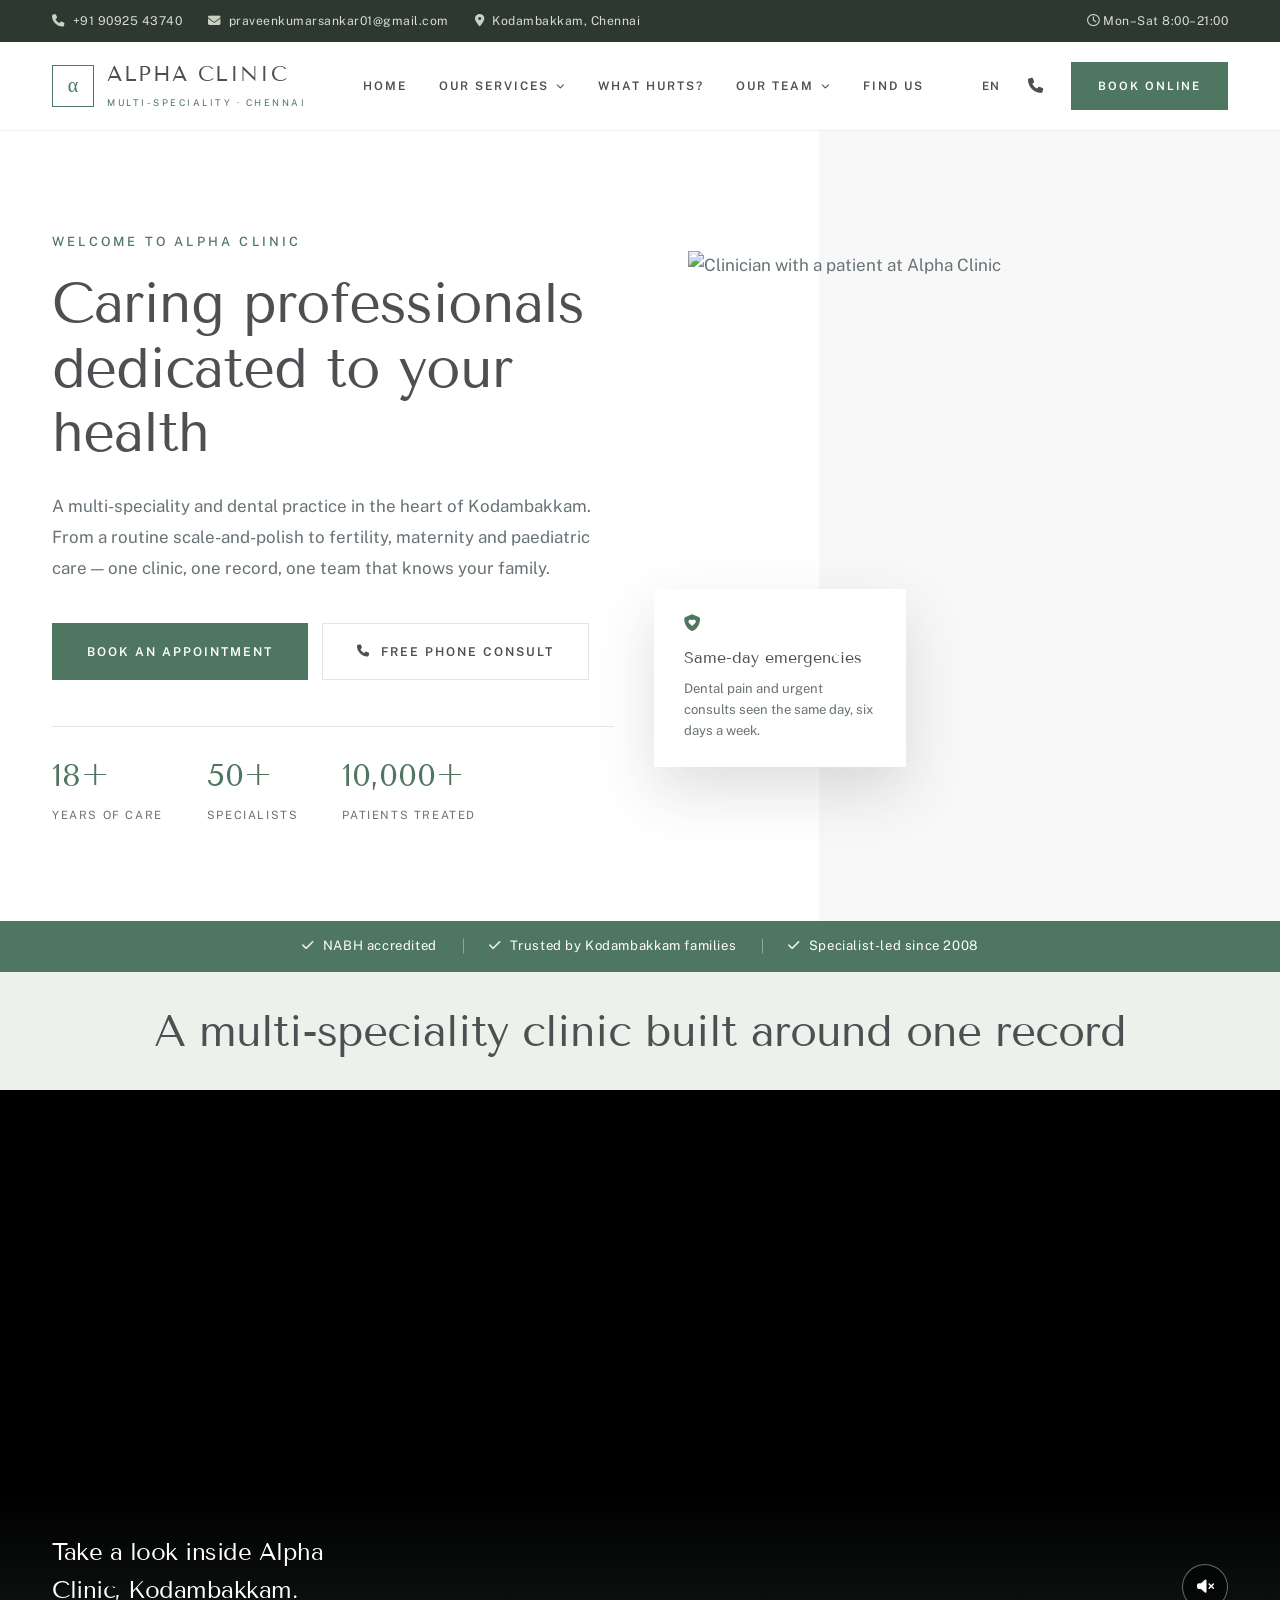
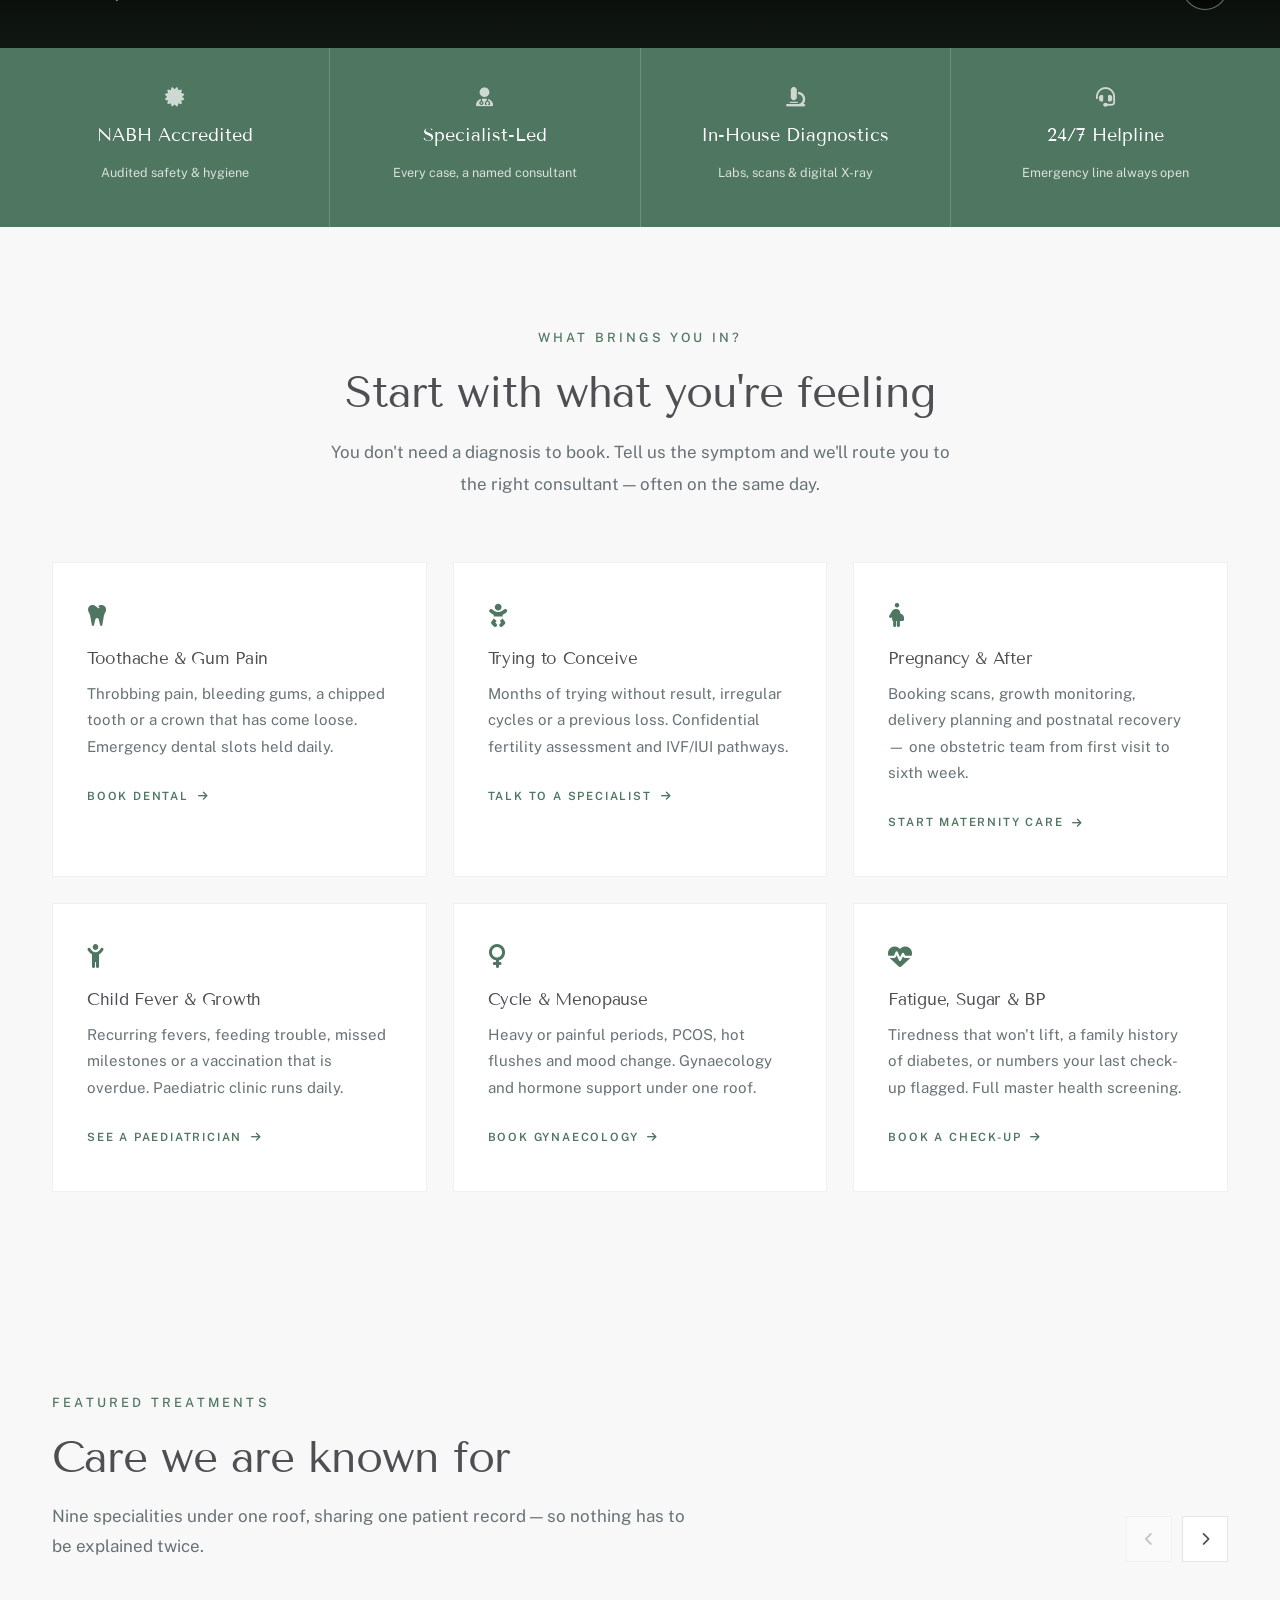
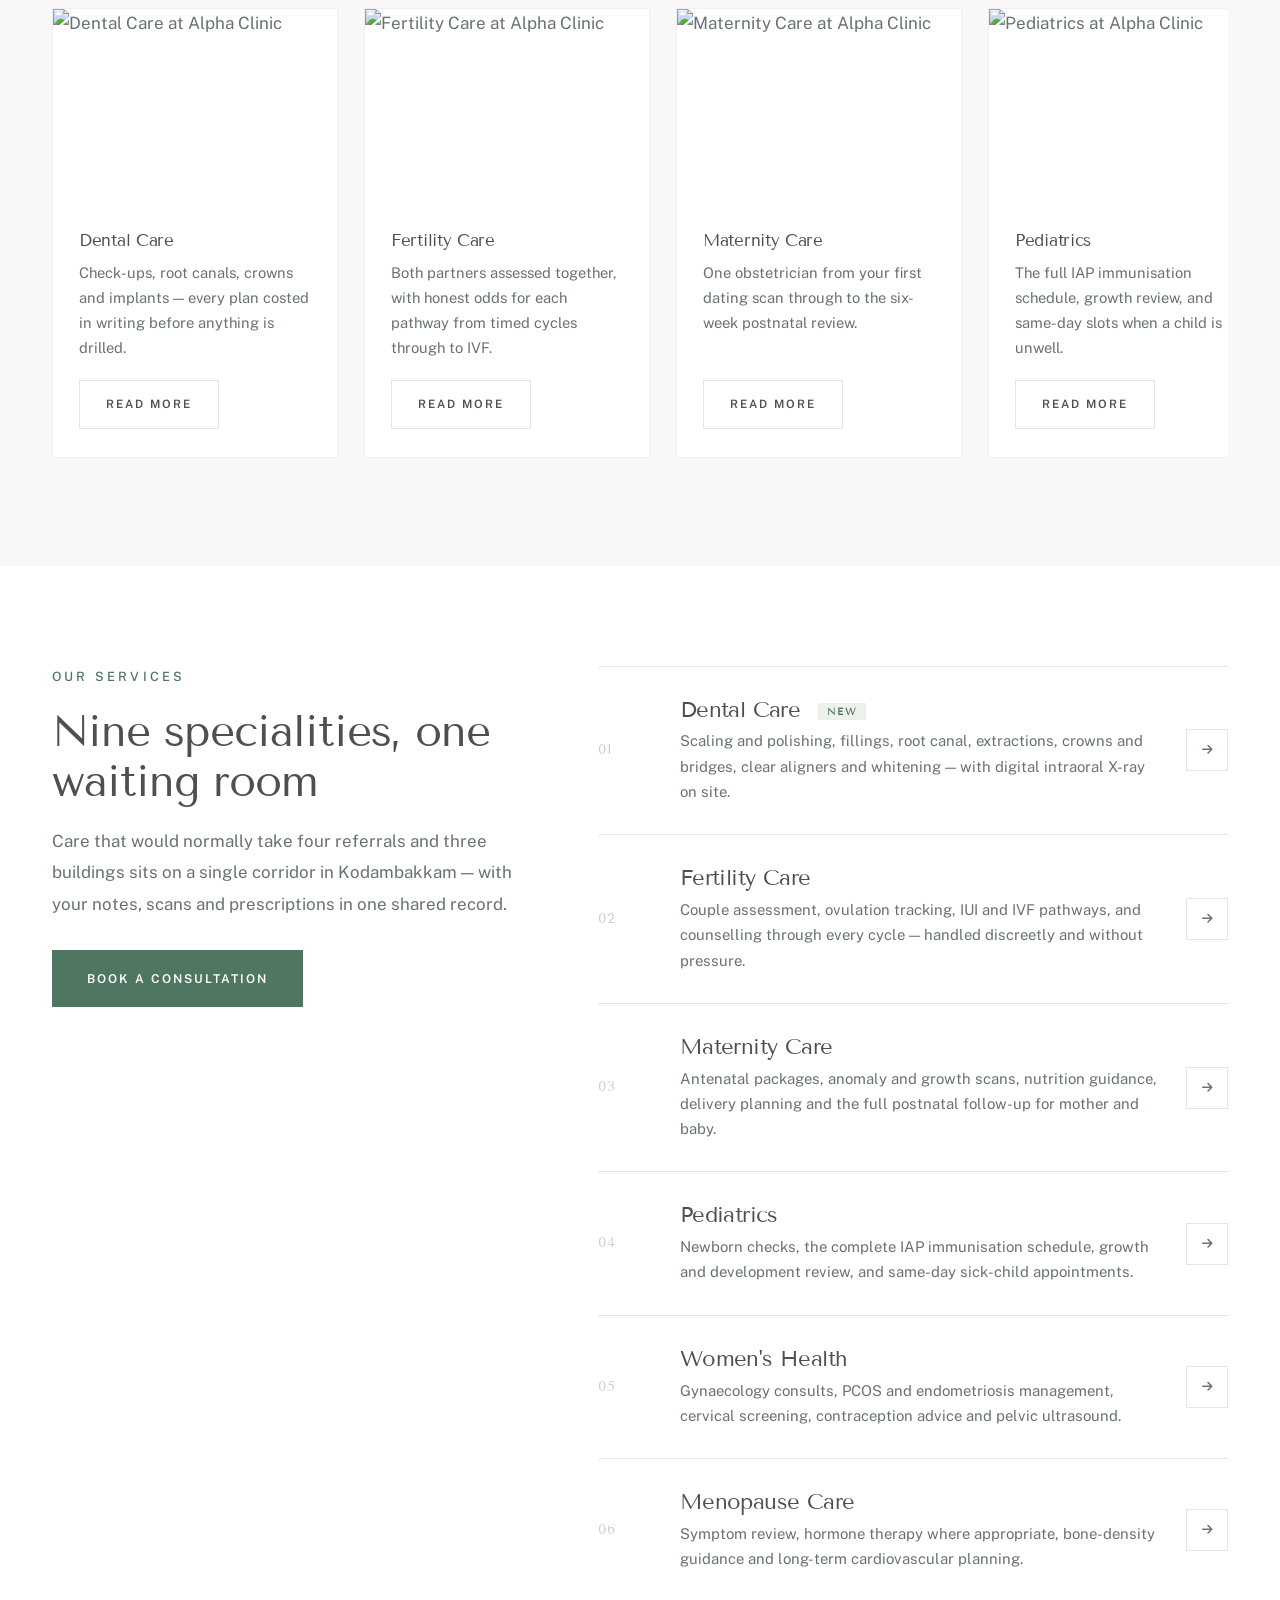
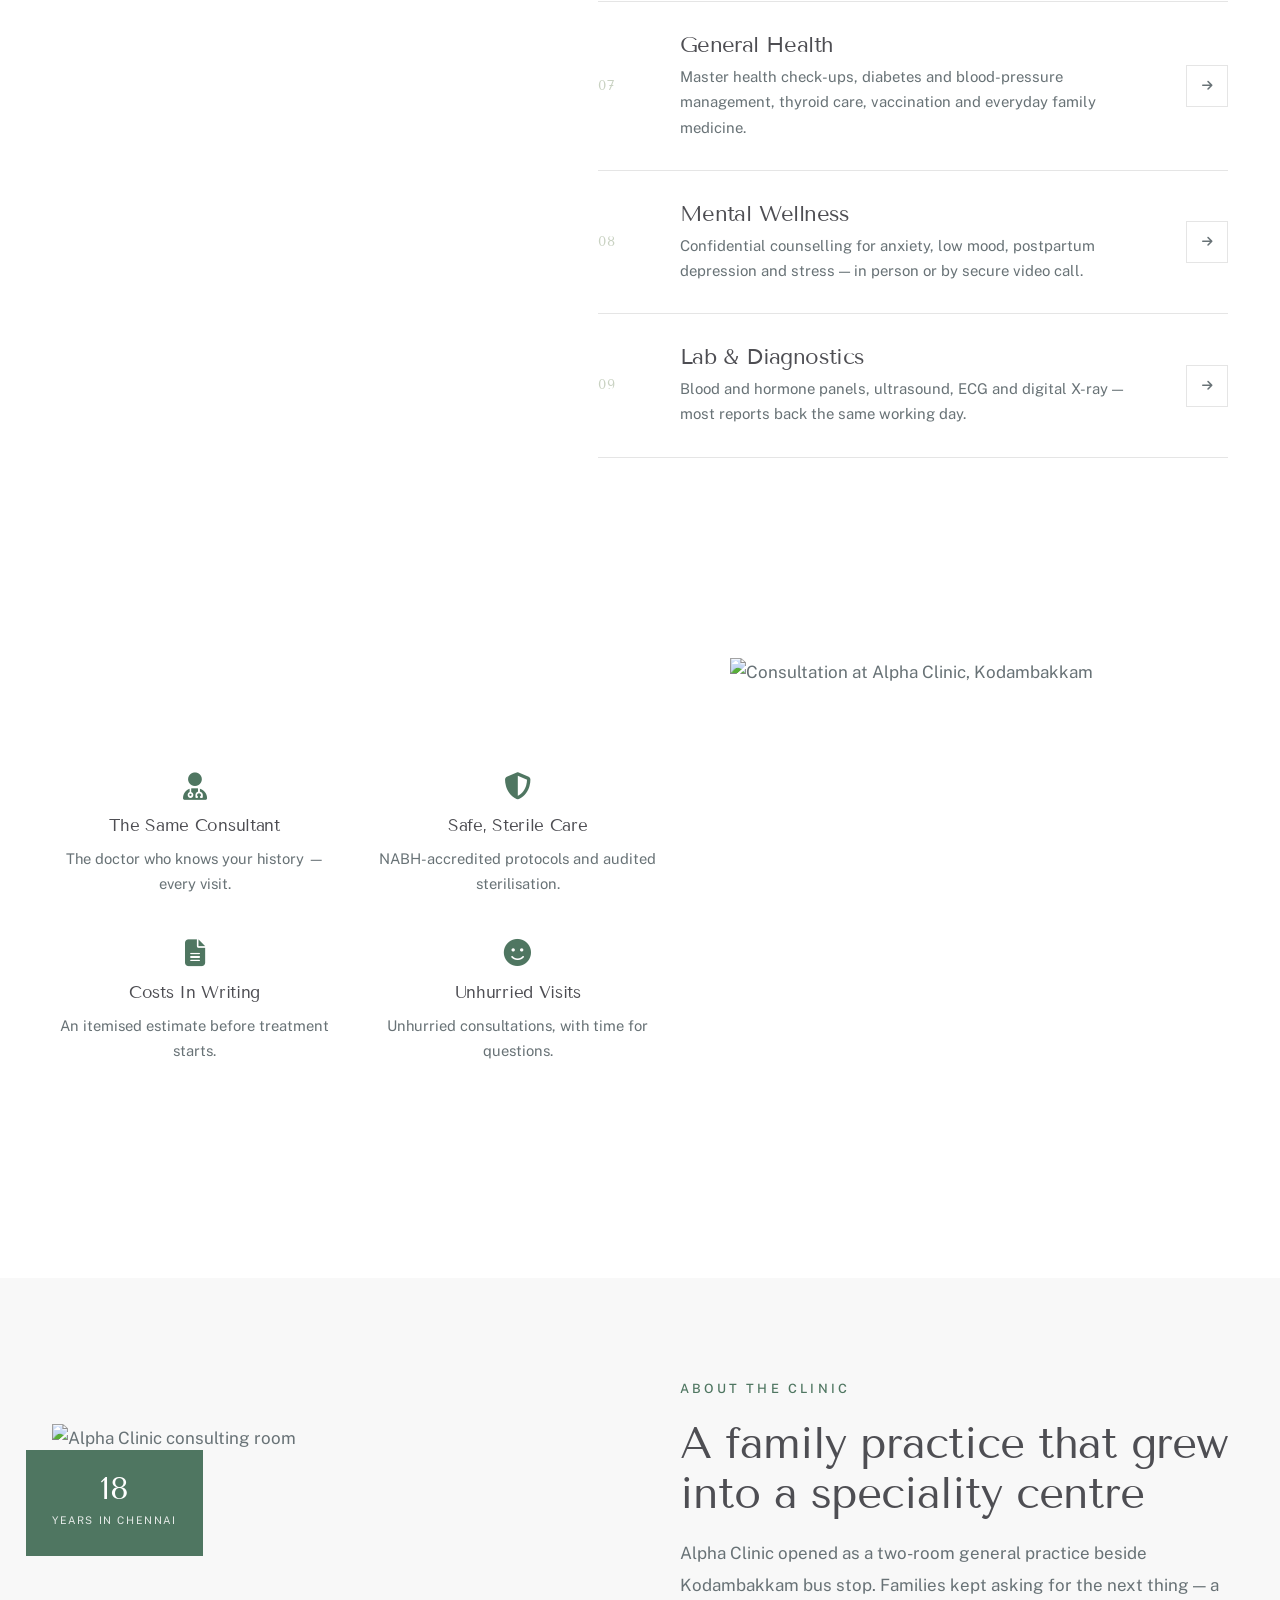
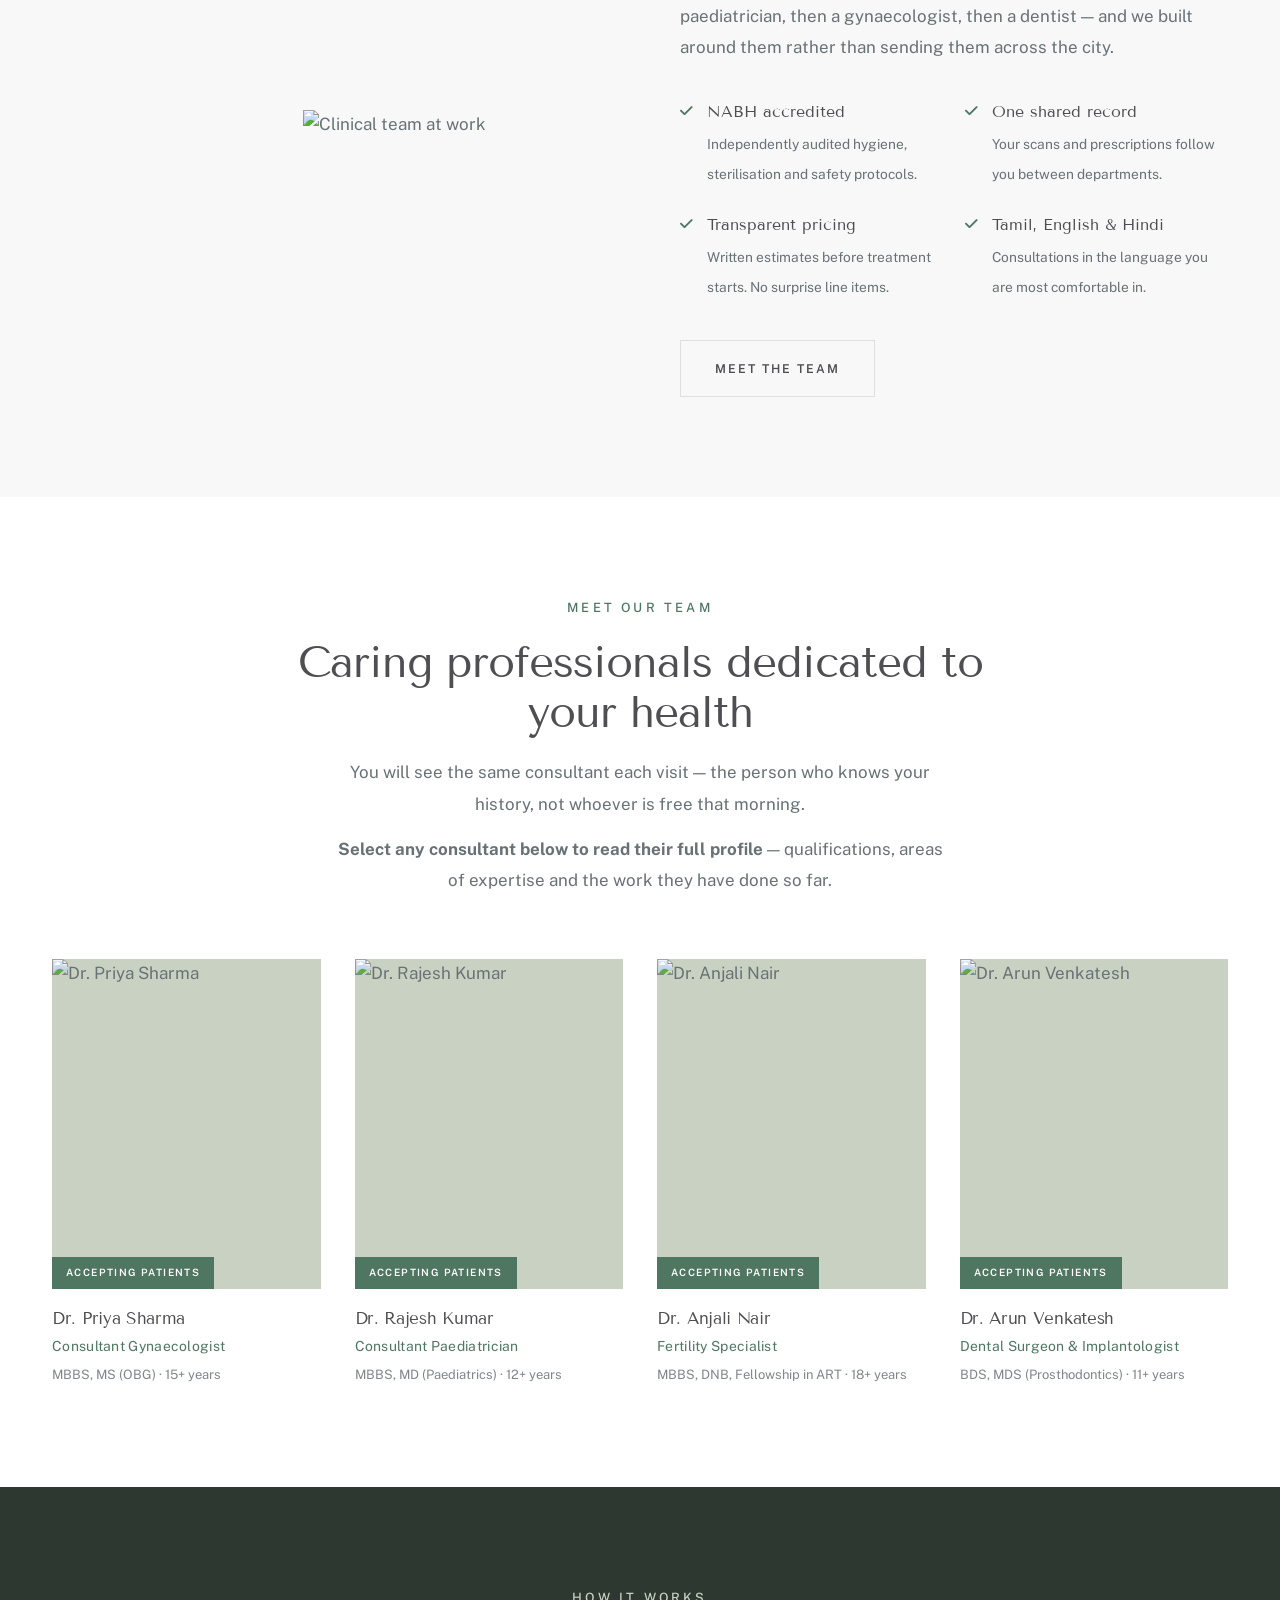
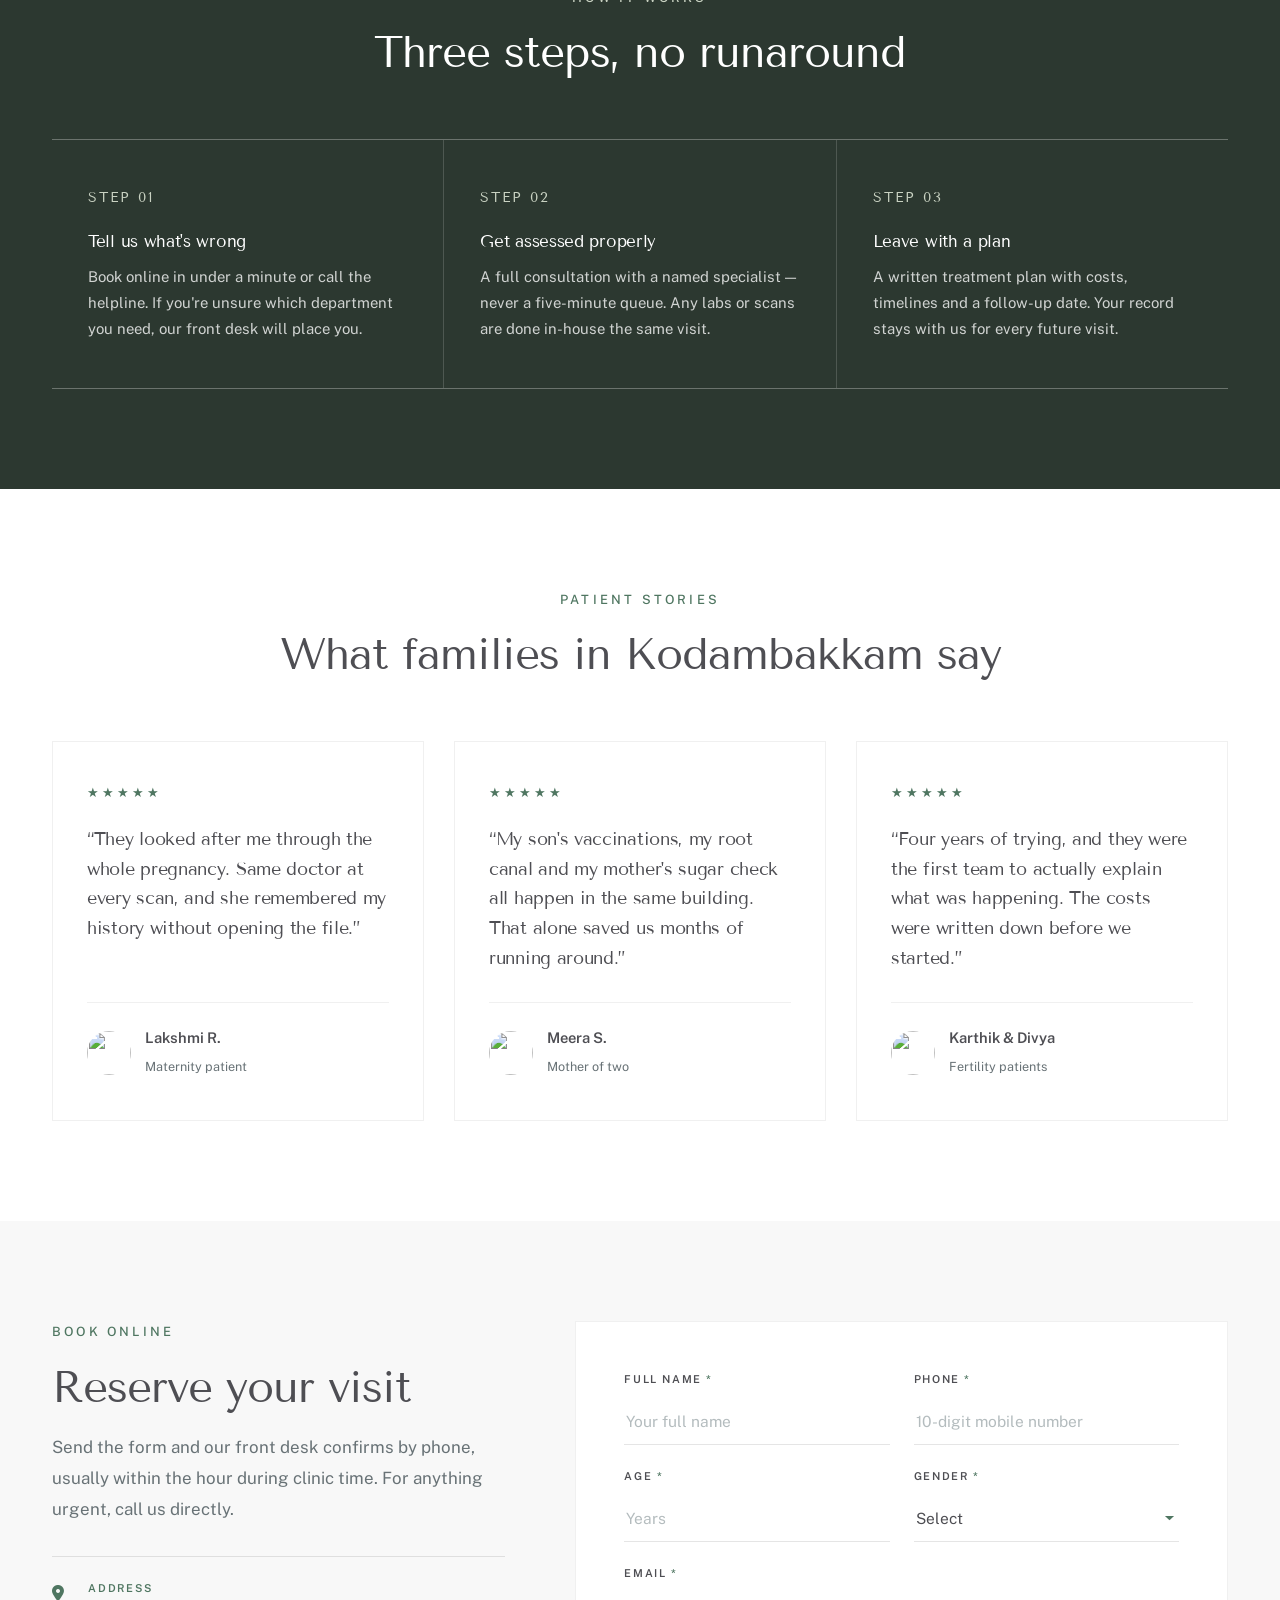
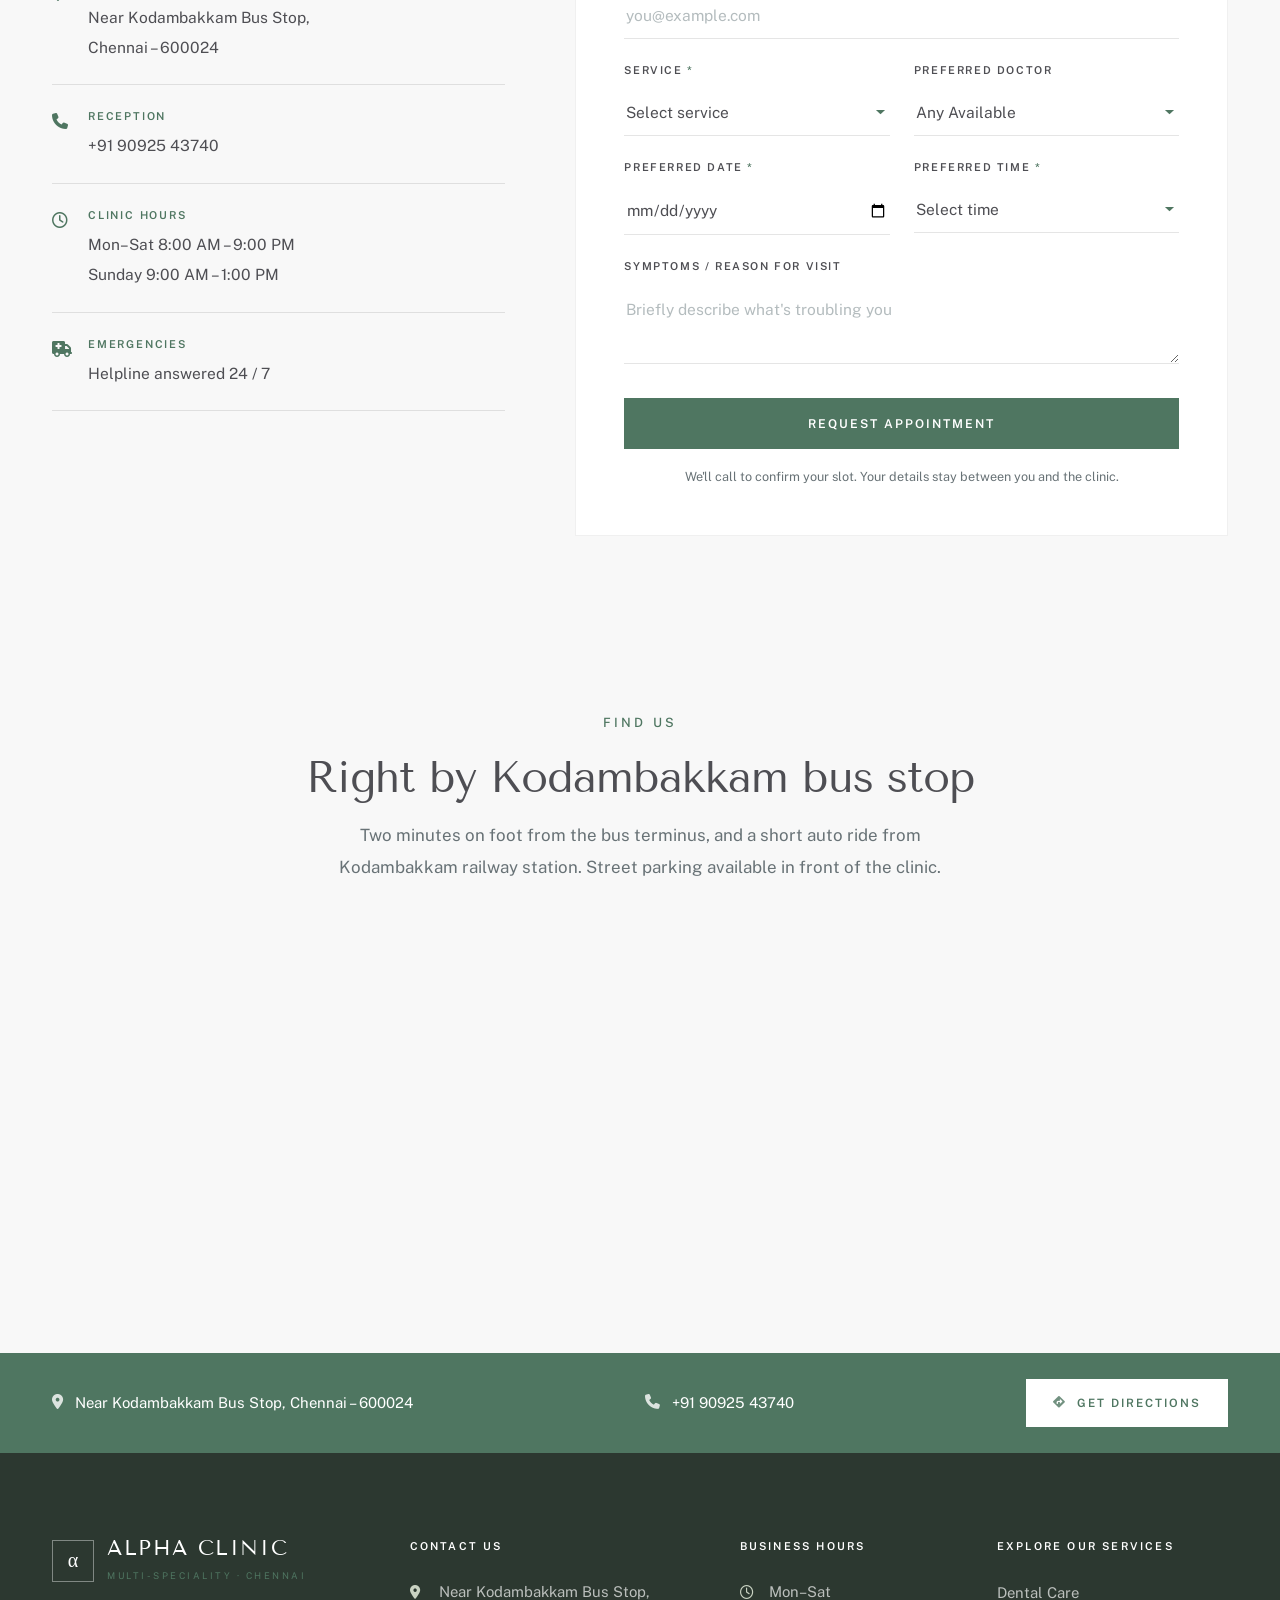
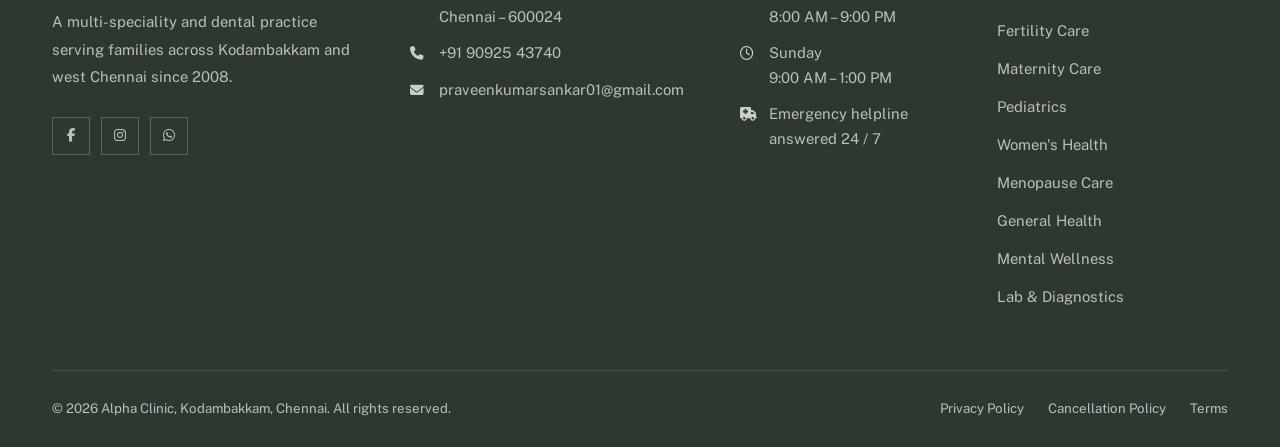
==== commit 1d0f745c: "Mobile: two-up reasons, review rail, compact tiles, rectangle media Five phone-layout fixes on the h" ====
--- a/index.html
+++ b/index.html
@@ -347,22 +347,22 @@
         <div class="why-item">
           <i class="fas fa-user-doctor"></i>
           <h4>The Same Consultant</h4>
-          <p>You see the doctor who knows your history, not whoever happens to be free that morning.</p>
+          <p>The doctor who knows your history &mdash; every visit.</p>
         </div>
         <div class="why-item">
           <i class="fas fa-shield-halved"></i>
           <h4>Safe, Sterile Care</h4>
-          <p>NABH-accredited protocols, audited sterilisation, and a cold chain we can evidence.</p>
+          <p>NABH-accredited protocols and audited sterilisation.</p>
         </div>
         <div class="why-item">
           <i class="fas fa-file-lines"></i>
           <h4>Costs In Writing</h4>
-          <p>An itemised estimate before treatment starts, with urgent work separated from what can wait.</p>
+          <p>An itemised estimate before treatment starts.</p>
         </div>
         <div class="why-item">
           <i class="fas fa-face-smile"></i>
           <h4>Unhurried Visits</h4>
-          <p>Appointments are spaced so consultations are not rushed and questions actually get answered.</p>
+          <p>Unhurried consultations, with time for questions.</p>
         </div>
       </div>
       <div class="why-media rv">
--- a/assets/site.css
+++ b/assets/site.css
@@ -308,7 +308,12 @@
   .about-media .a2,.about-media .badge{display:none}
   .about-media .a1{height:340px}
   .trust .shell{grid-template-columns:repeat(2,1fr)}
-  .cond-grid,.quotes,.steps{grid-template-columns:1fr}
+  .cond-grid,.steps{grid-template-columns:1fr}
+  /* Patient stories read as a swipeable row of framed cards rather than
+     one long vertical stack — same rail idiom as .feat-rail. */
+  .quotes{grid-template-columns:none;grid-auto-flow:column;grid-auto-columns:minmax(255px,78vw);gap:16px;overflow-x:auto;scroll-snap-type:x mandatory;scroll-behavior:smooth;padding-bottom:10px;scrollbar-width:none}
+  .quotes::-webkit-scrollbar{display:none}
+  .quote{scroll-snap-align:start;padding:30px 26px}
   .find-info{padding:64px 32px}
   .map-frame{min-height:380px}
   .utility-right{display:none}
@@ -326,7 +331,19 @@
   .utility .shell{justify-content:center;padding:9px 20px}
   .utility-left{gap:16px;justify-content:center}
   .hero-cta .btn,.mnav-cta .btn{width:100%;justify-content:center}
-  .hero-meta{gap:28px}
+  /* Three stats hold one even row instead of wrapping two-then-one. */
+  .hero-meta{display:grid;grid-template-columns:repeat(3,1fr);gap:12px;padding-top:26px}
+  .hero-meta span{font-size:1.5rem;margin-bottom:6px}
+  .hero-meta small{font-size:.6rem;letter-spacing:.9px;line-height:1.5}
+  /* Hero portrait crops to a landscape rectangle rather than a tall panel. */
+  .hero-media>img{height:auto;aspect-ratio:4/3}
+  /* The four tiles under the video stay compact two-up. */
+  .trust-item{padding:22px 14px}
+  .trust-item i{font-size:1rem;margin-bottom:9px}
+  .trust-item strong{font-size:.95rem;margin-bottom:4px}
+  .trust-item small{font-size:.71rem;line-height:1.45}
+  .quote{padding:26px 22px}
+  .quote p{font-size:1rem;margin-bottom:22px}
   .hero-card{position:static;max-width:none;margin-top:20px;box-shadow:none;border:1px solid var(--line-soft);padding:22px}
   .checks,.form-grid{grid-template-columns:1fr}
   .form{padding:32px 24px}
@@ -334,7 +351,18 @@
   .svc-go{display:none}
   .team-grid{grid-template-columns:1fr;gap:40px}
   .doc-photo img{height:400px}
-  .ftr-grid{grid-template-columns:1fr;gap:38px}
+  /* Footer keeps two columns on phones rather than collapsing into one
+     long vertical run: the brand and the 9-item service list span the
+     full width, while Contact and Hours sit side by side. */
+  .ftr-grid{grid-template-columns:1fr 1fr;gap:34px 22px}
+  .ftr-about{grid-column:1/-1}
+  .ftr-grid>div:last-child{grid-column:1/-1}
+  .ftr-grid>div:last-child ul:not(.ftr-contact){grid-template-columns:1fr 1fr;gap:13px 18px}
+  .ftr-contact li{gap:10px}
+  .ftr-contact i{width:14px;font-size:.8rem}
+  /* the clinic address and email are long — let them wrap instead of
+     pushing the column past the viewport */
+  .ftr-contact a,.ftr-contact span{overflow-wrap:anywhere}
   .ftr-base{flex-direction:column;gap:12px}
   .modal-card{padding:42px 26px}
 }
@@ -529,7 +557,15 @@
   .vid-trust span+span::before{display:none}
 }
 @media(max-width:620px){
-  .why-grid{grid-template-columns:1fr;gap:32px}
+  /* Four reasons sit two across and two down, not one long column. */
+  .why-grid{grid-template-columns:1fr 1fr;gap:30px 20px}
+  .why-item i{font-size:1.35rem;margin-bottom:11px}
+  .why-item h4{font-size:1rem;margin-bottom:7px}
+  .why-item p{font-size:.83rem;line-height:1.6}
+  /* Video plays in a 16:9 rectangle instead of a tall viewport-height crop. */
+  .vid-wrap video{height:auto;aspect-ratio:16/9}
+  .vid-overlay{padding:18px 0}
+  .vid-overlay p{font-size:1rem;max-width:18ch}
   .tl{padding-left:24px}
   .tl-item::before{left:-29px}
   .doc-cta .btn{width:100%;justify-content:center}
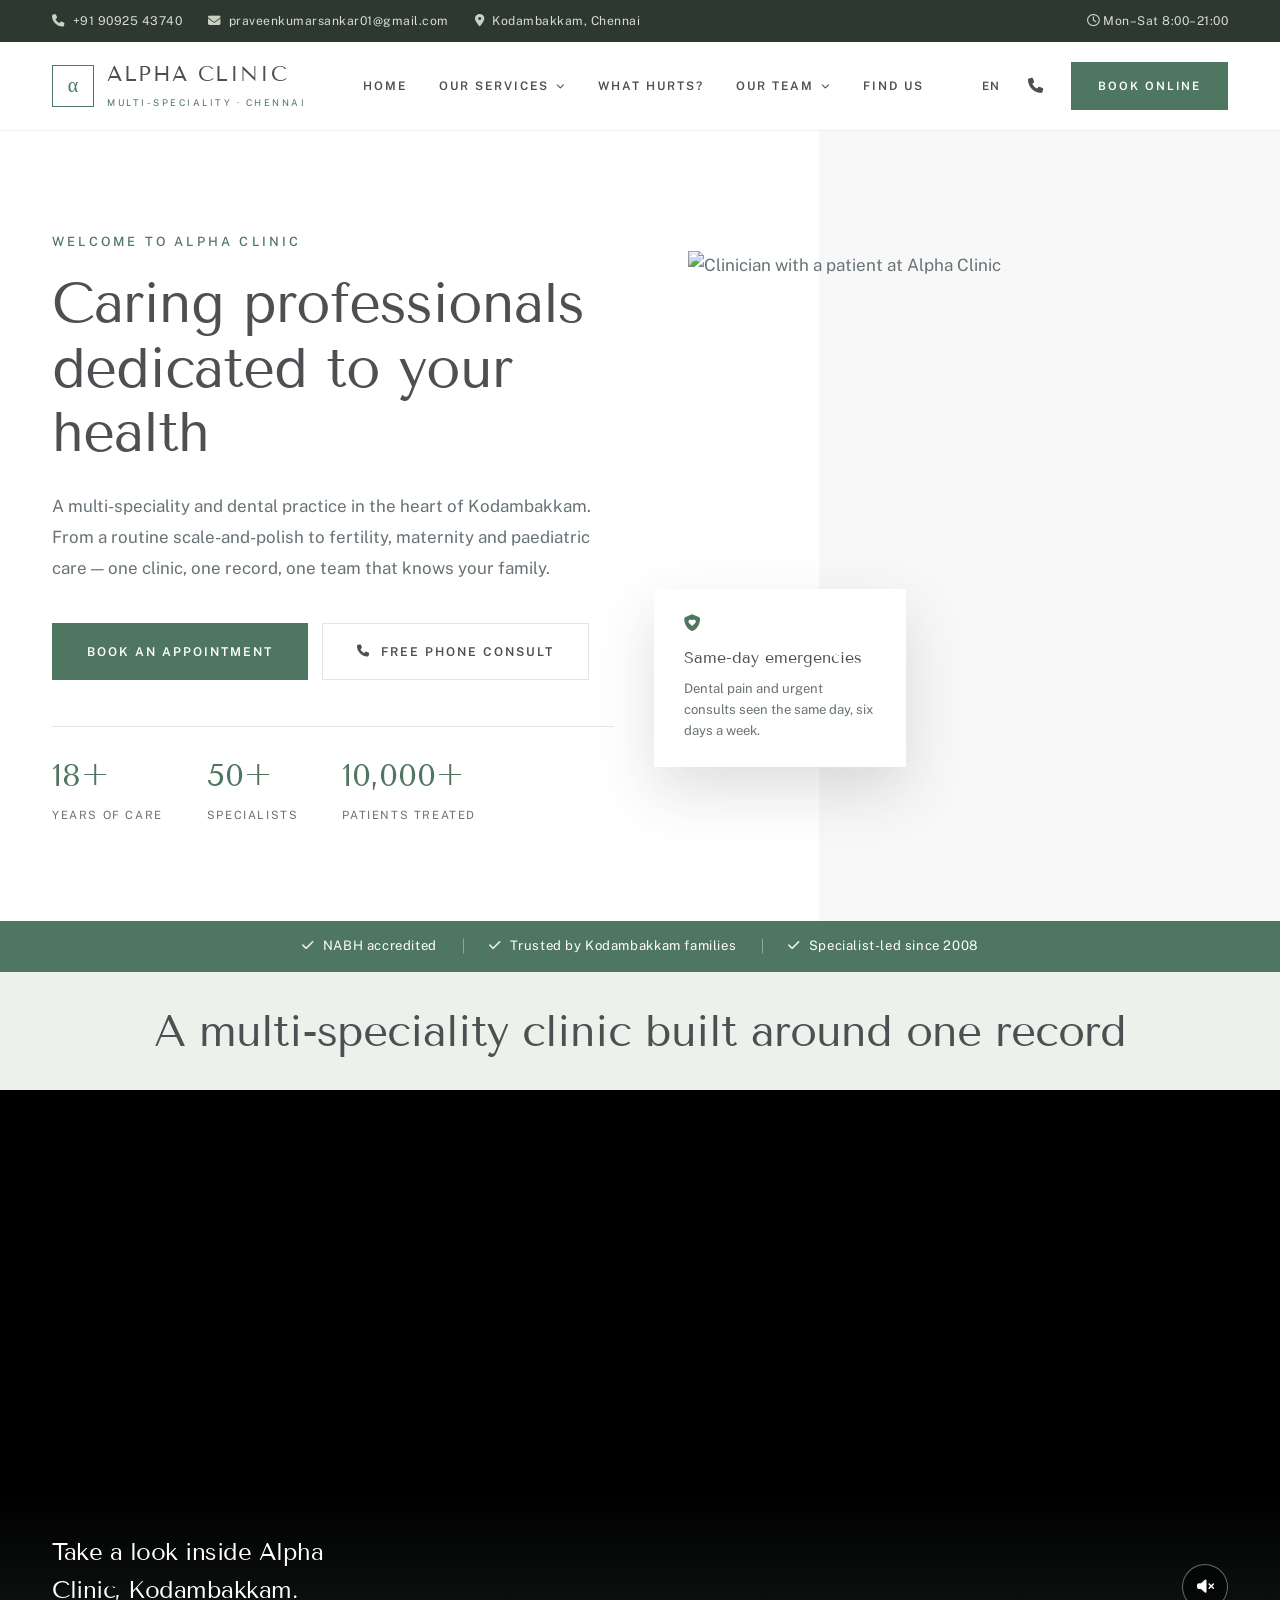
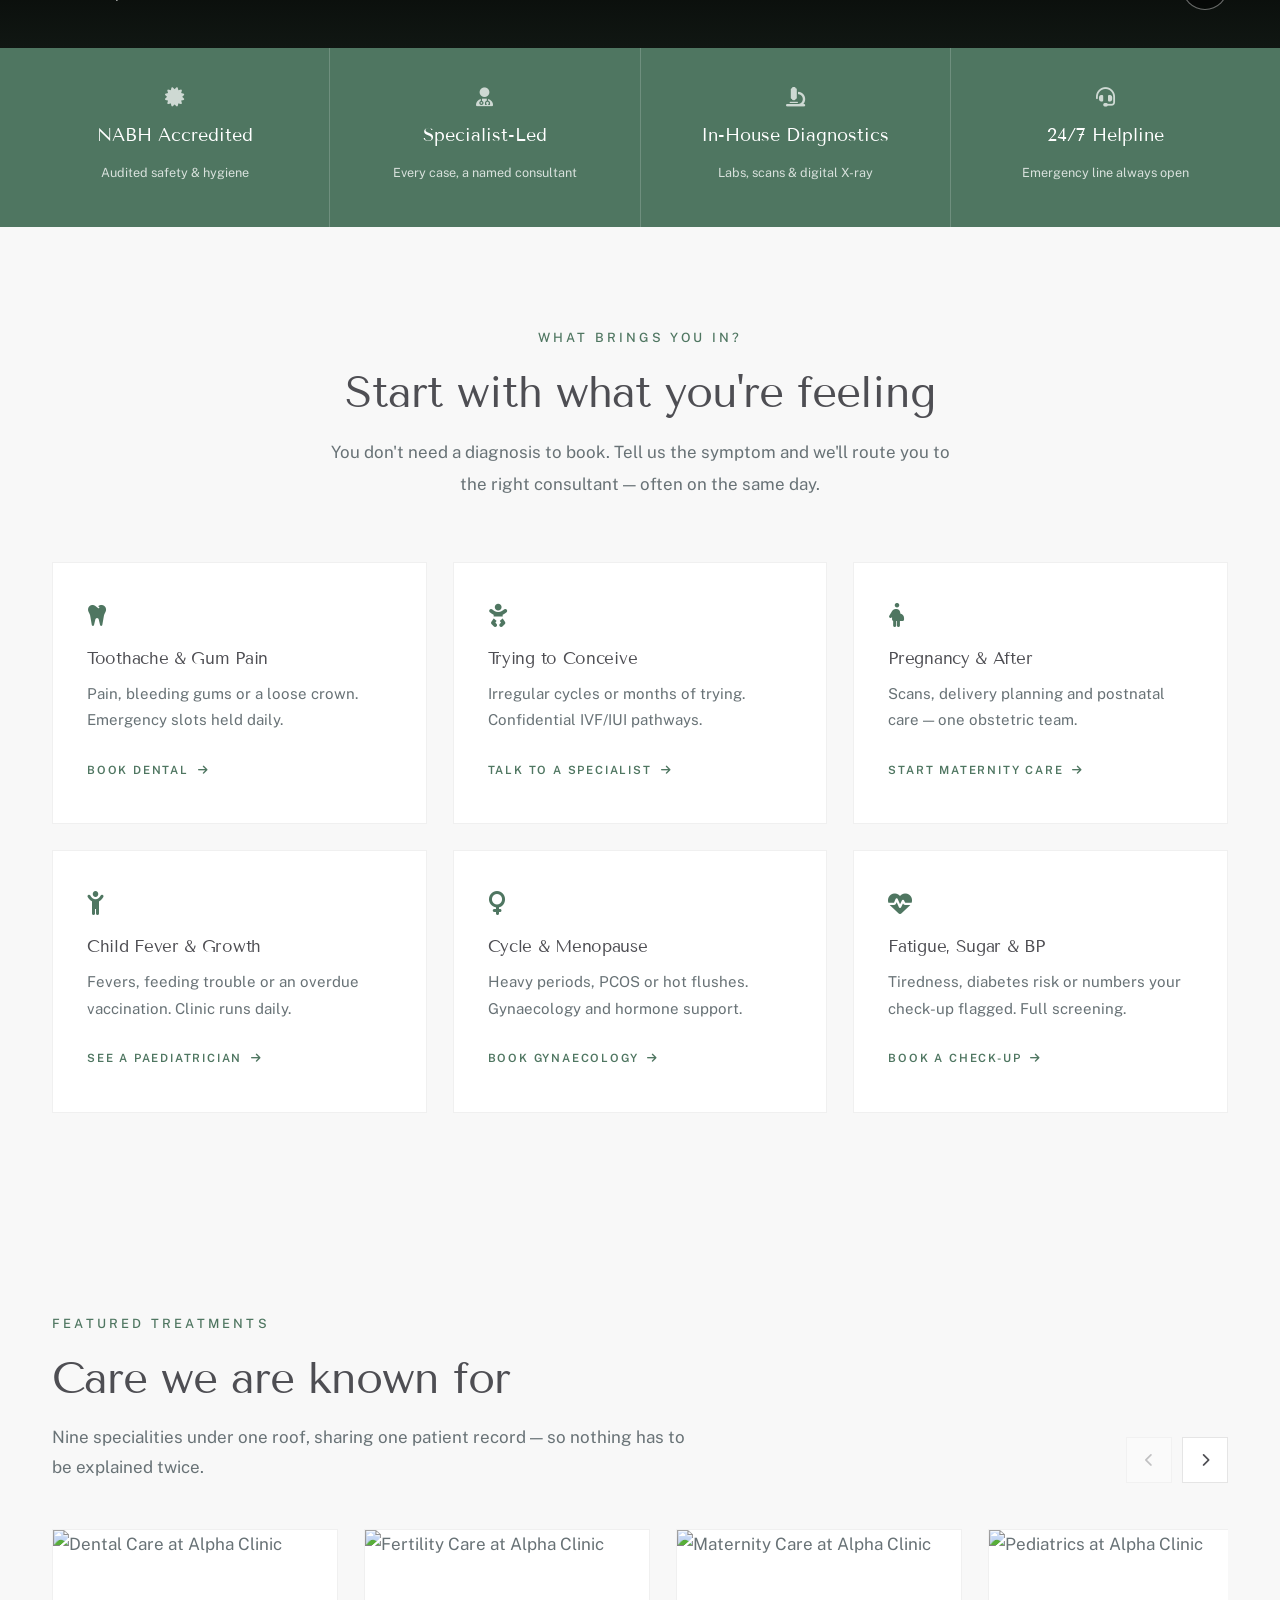
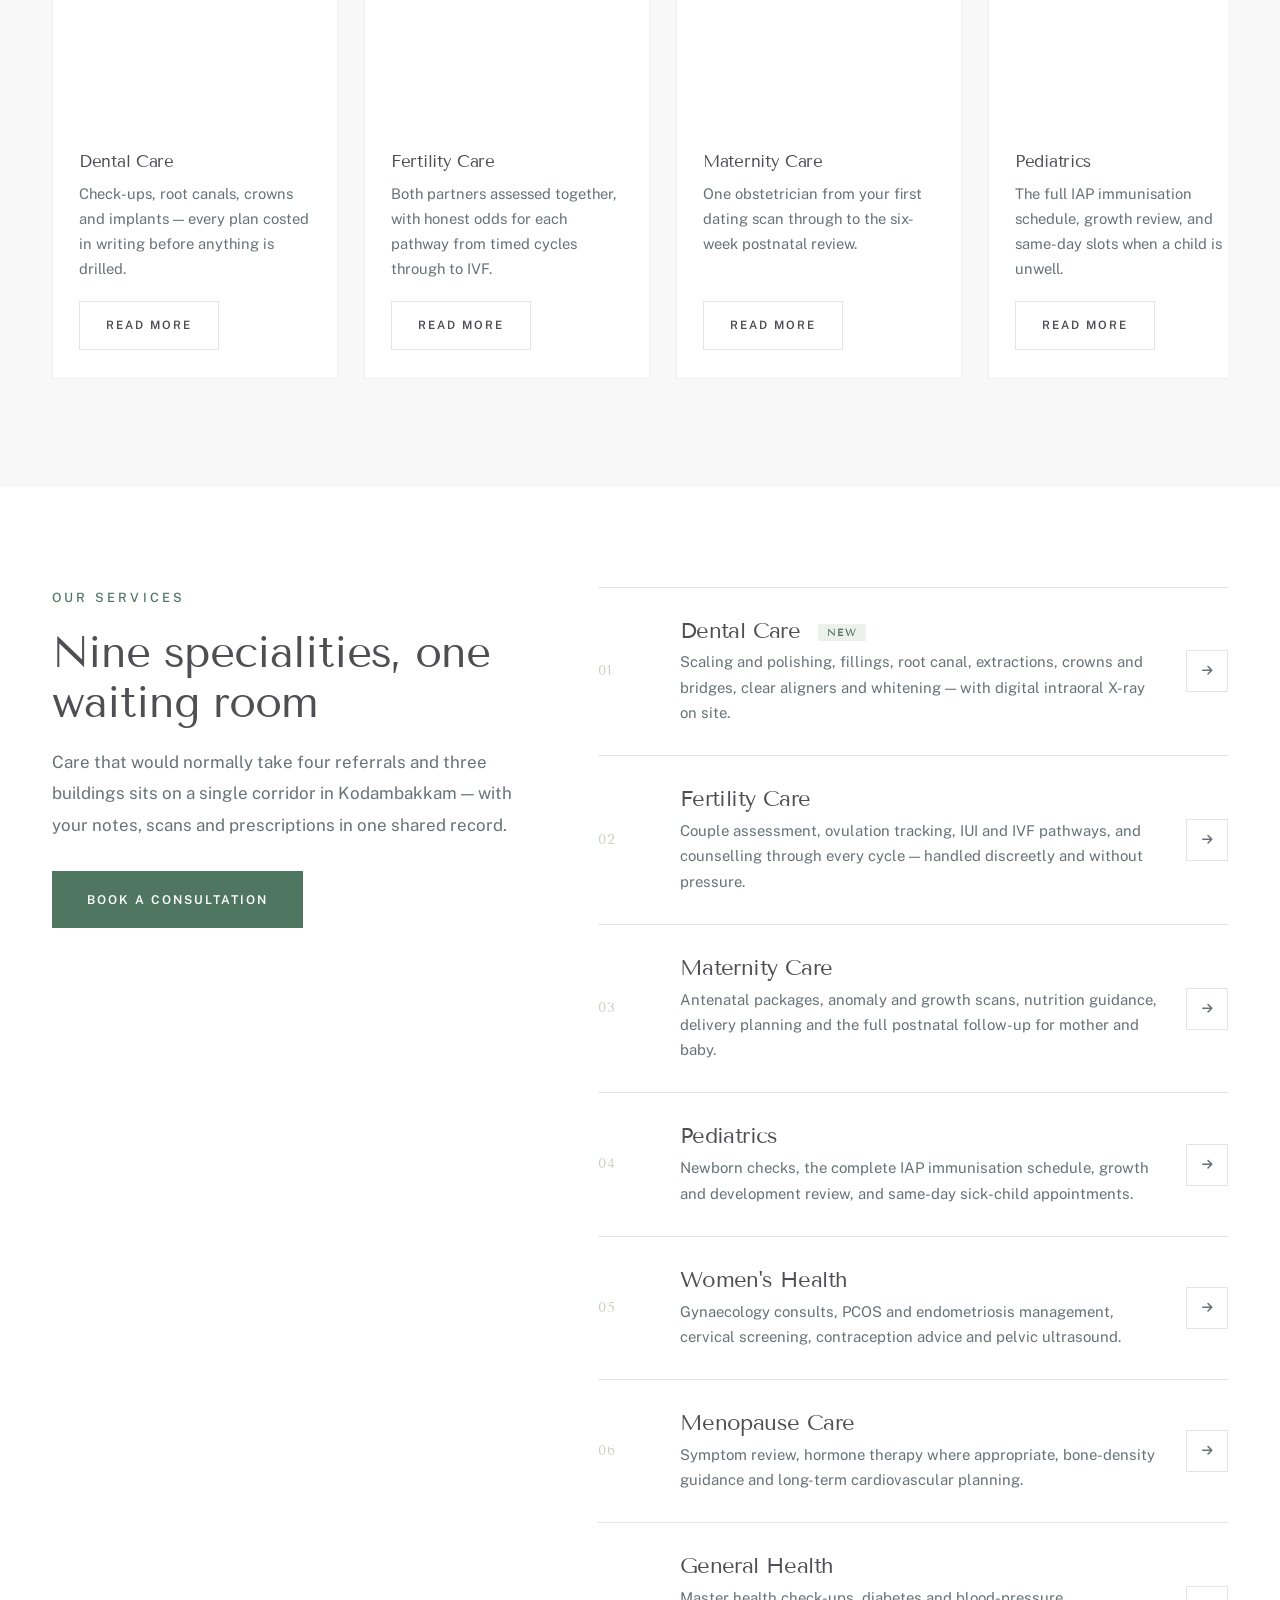
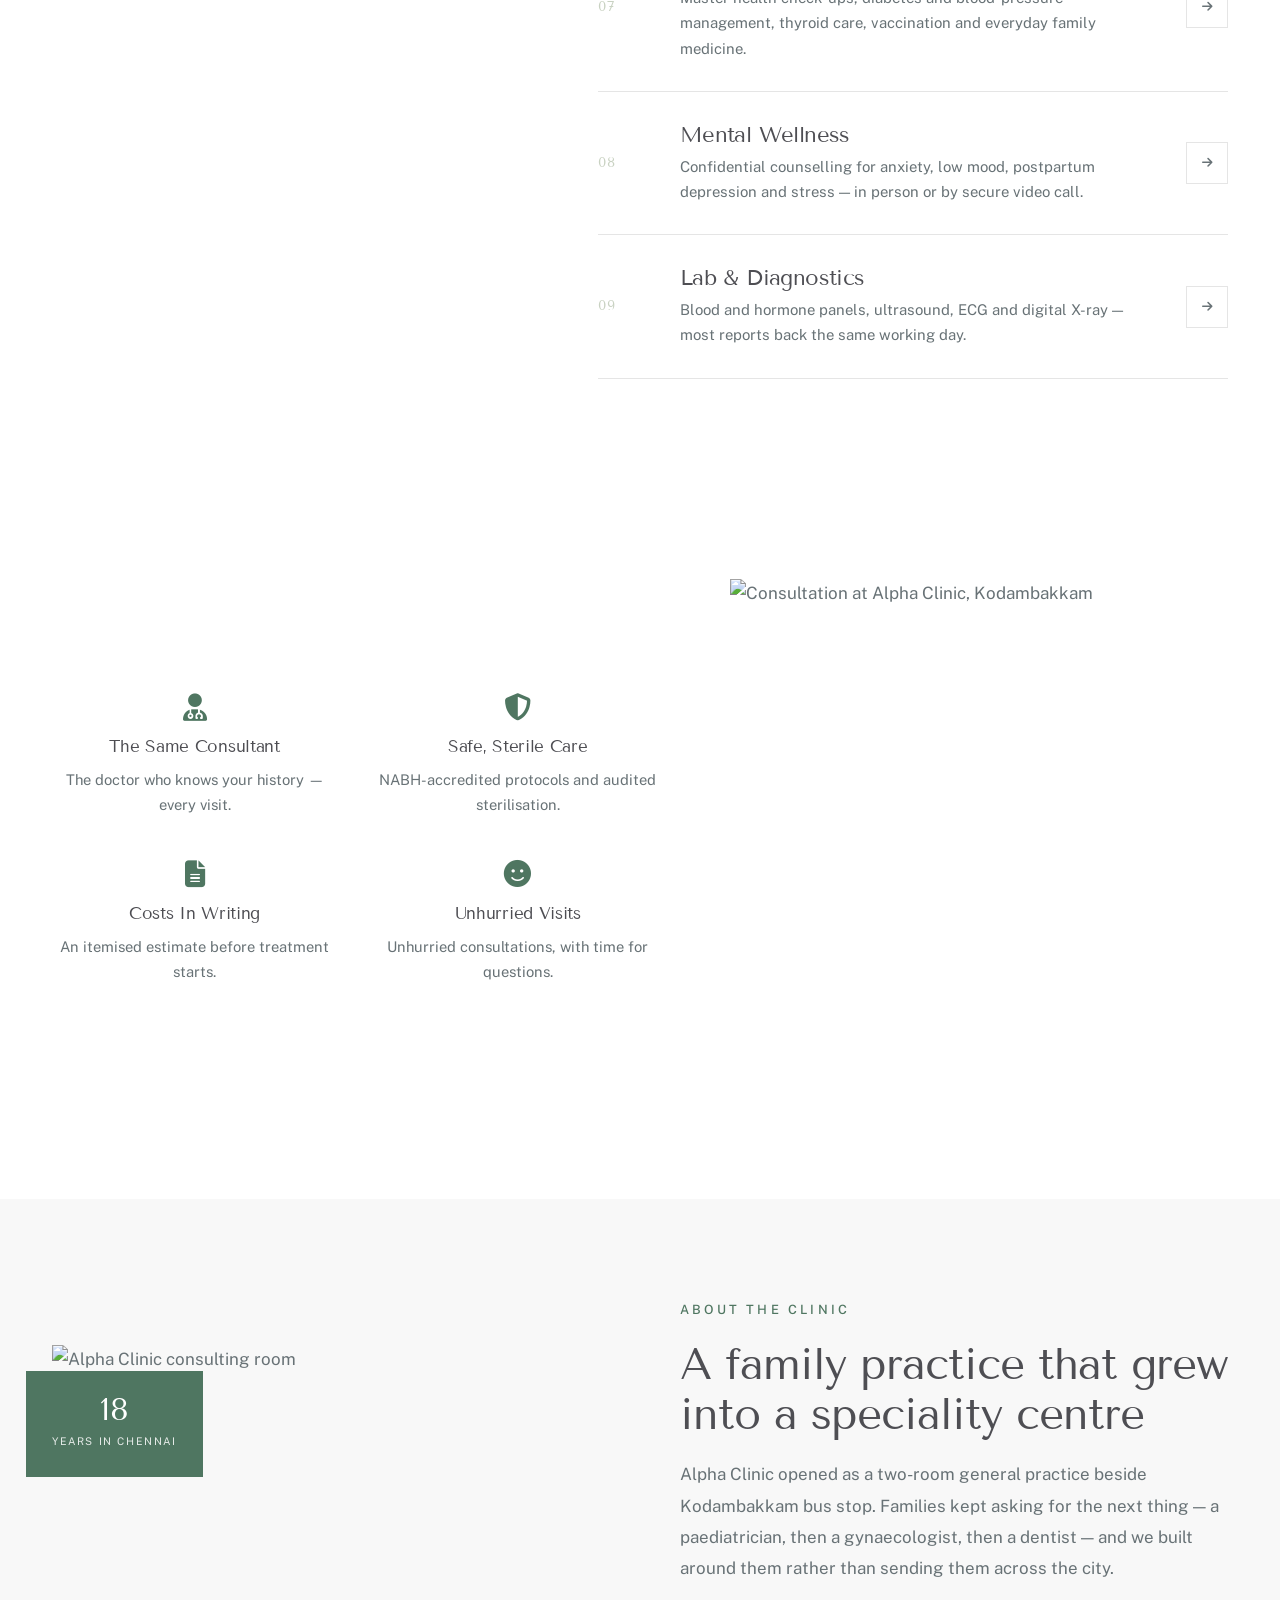
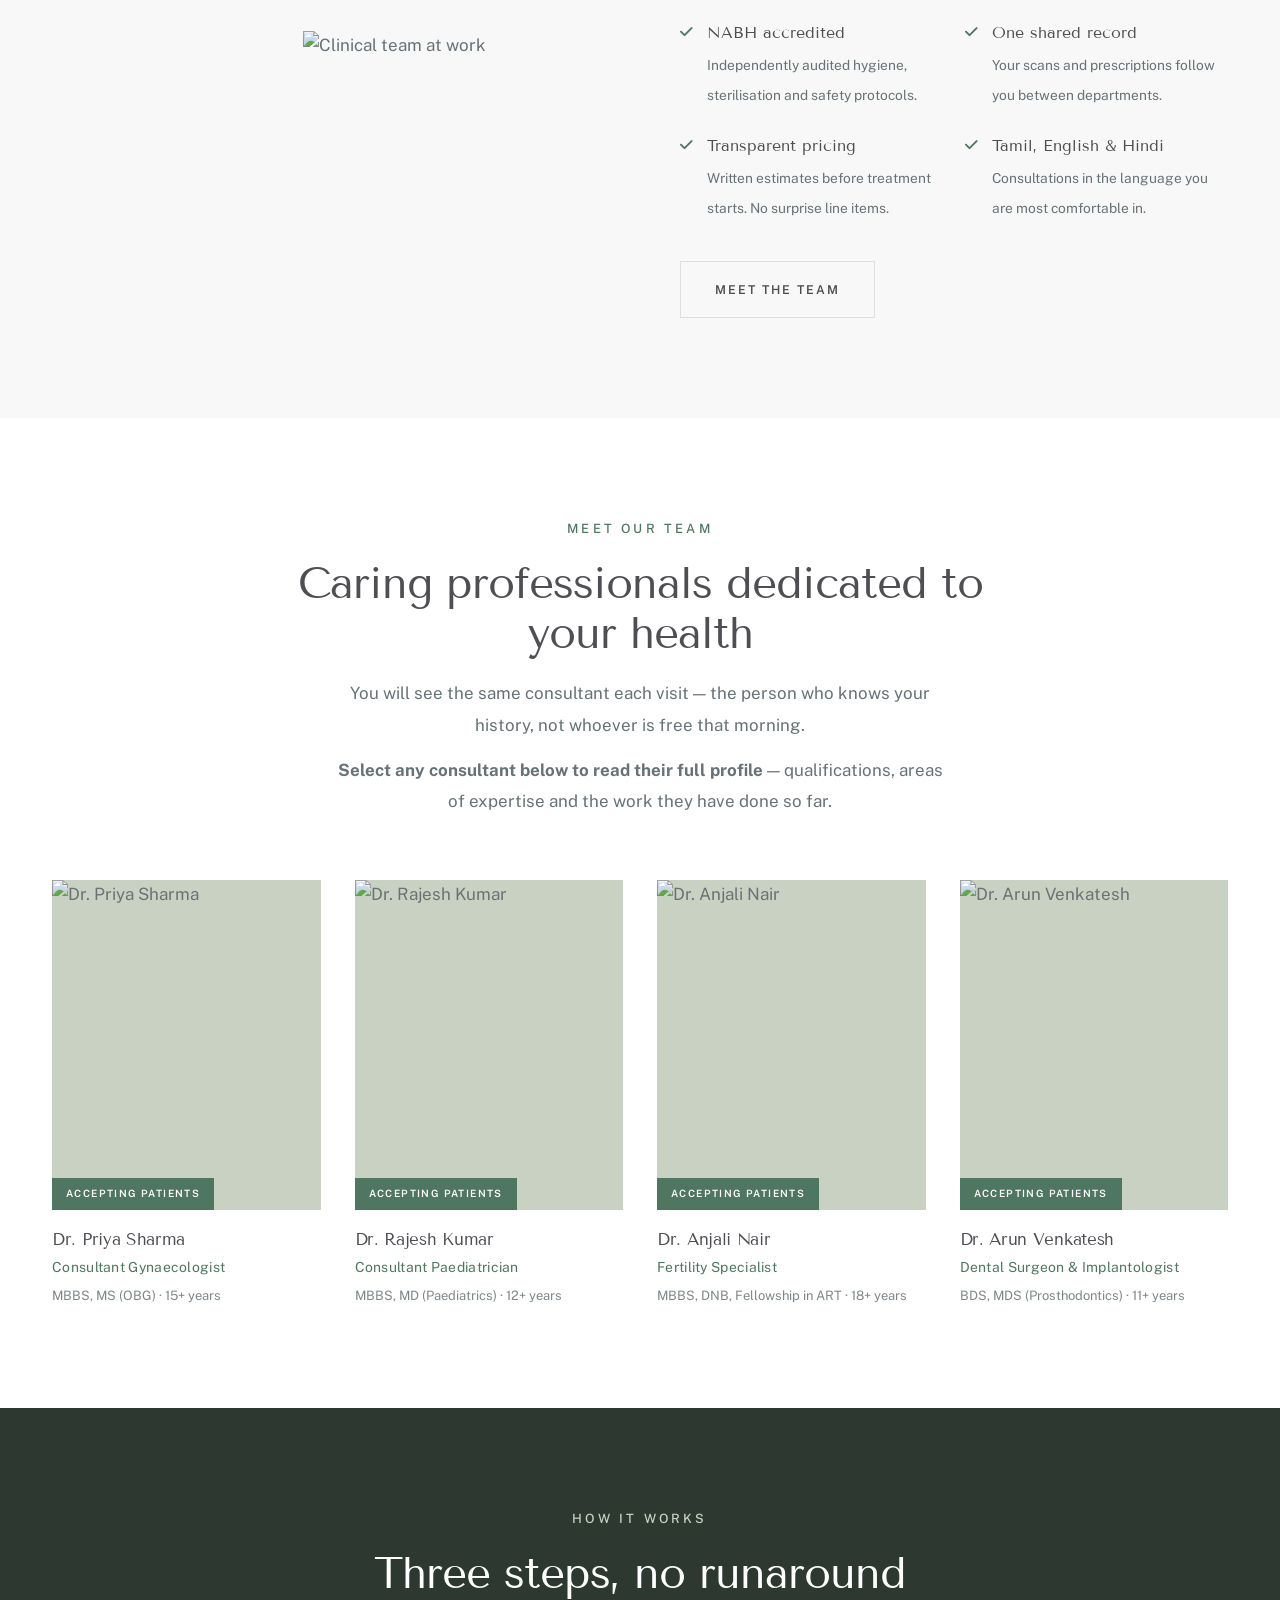
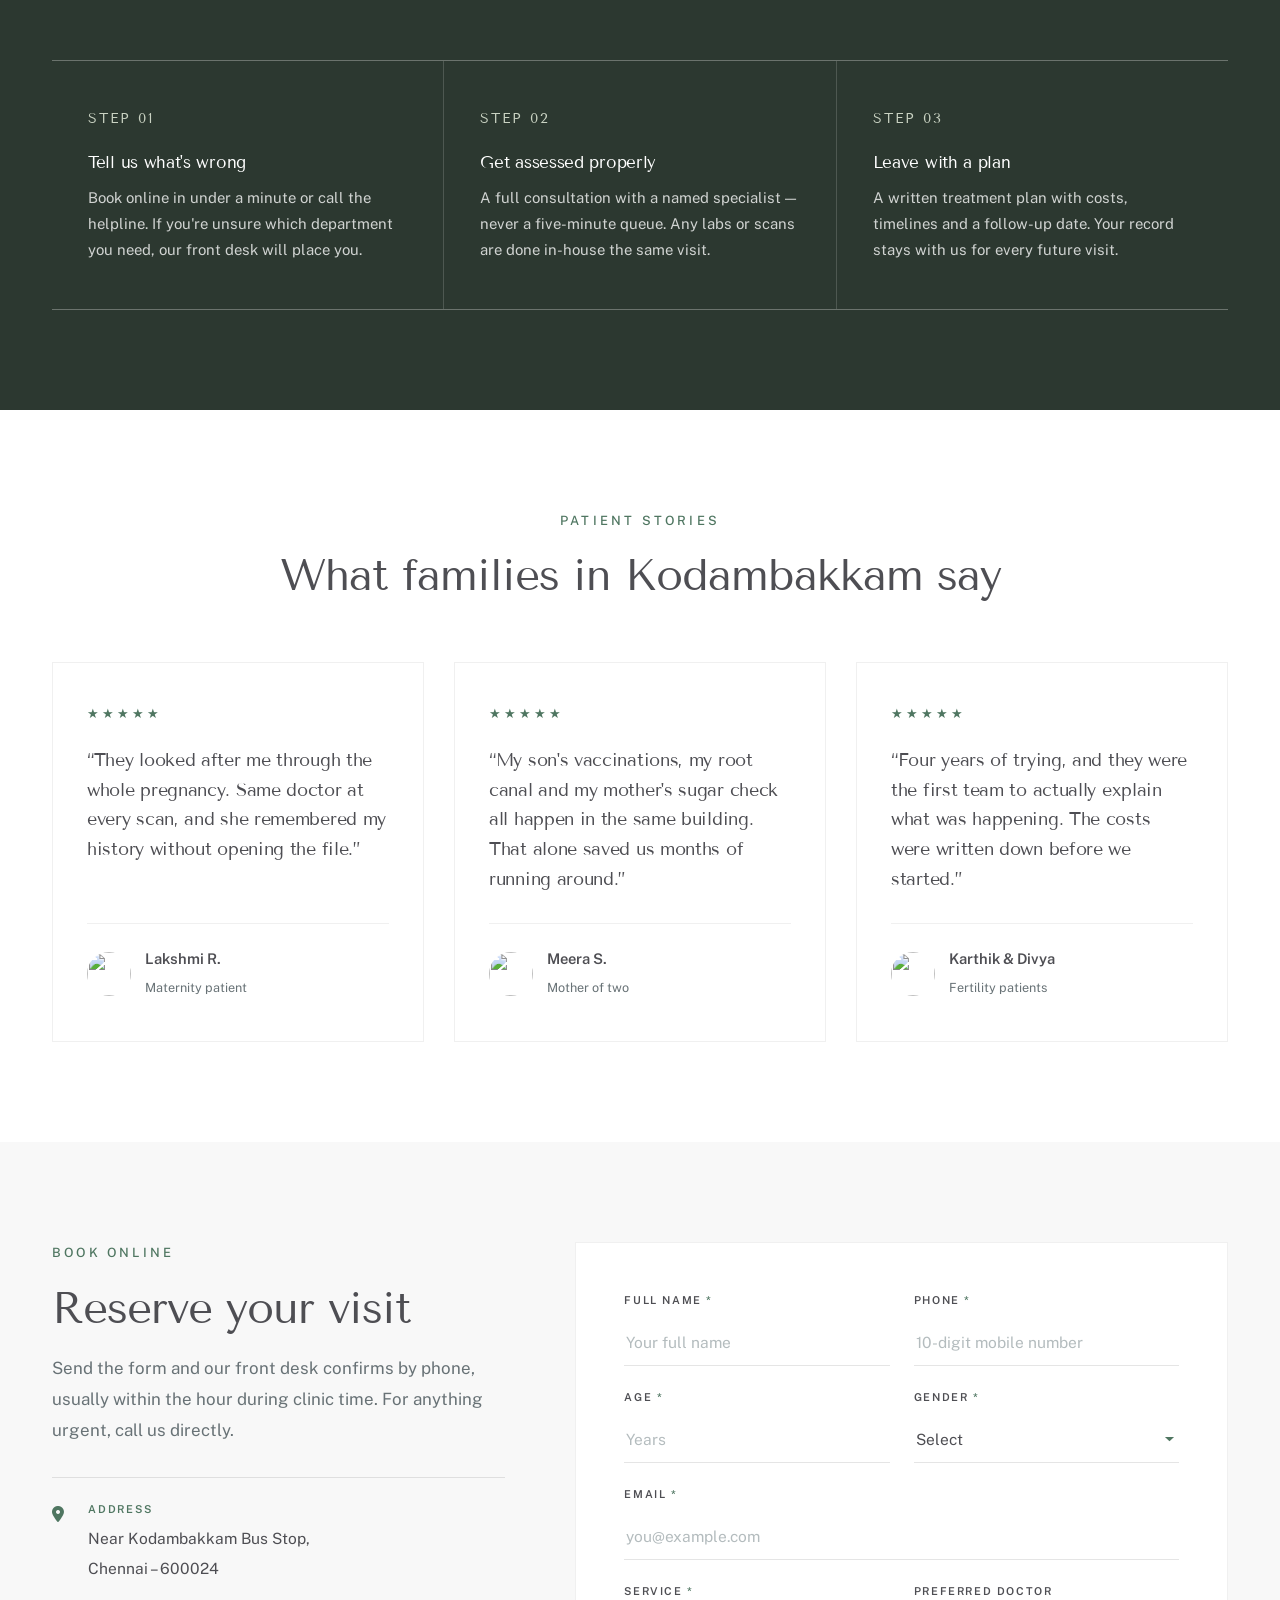
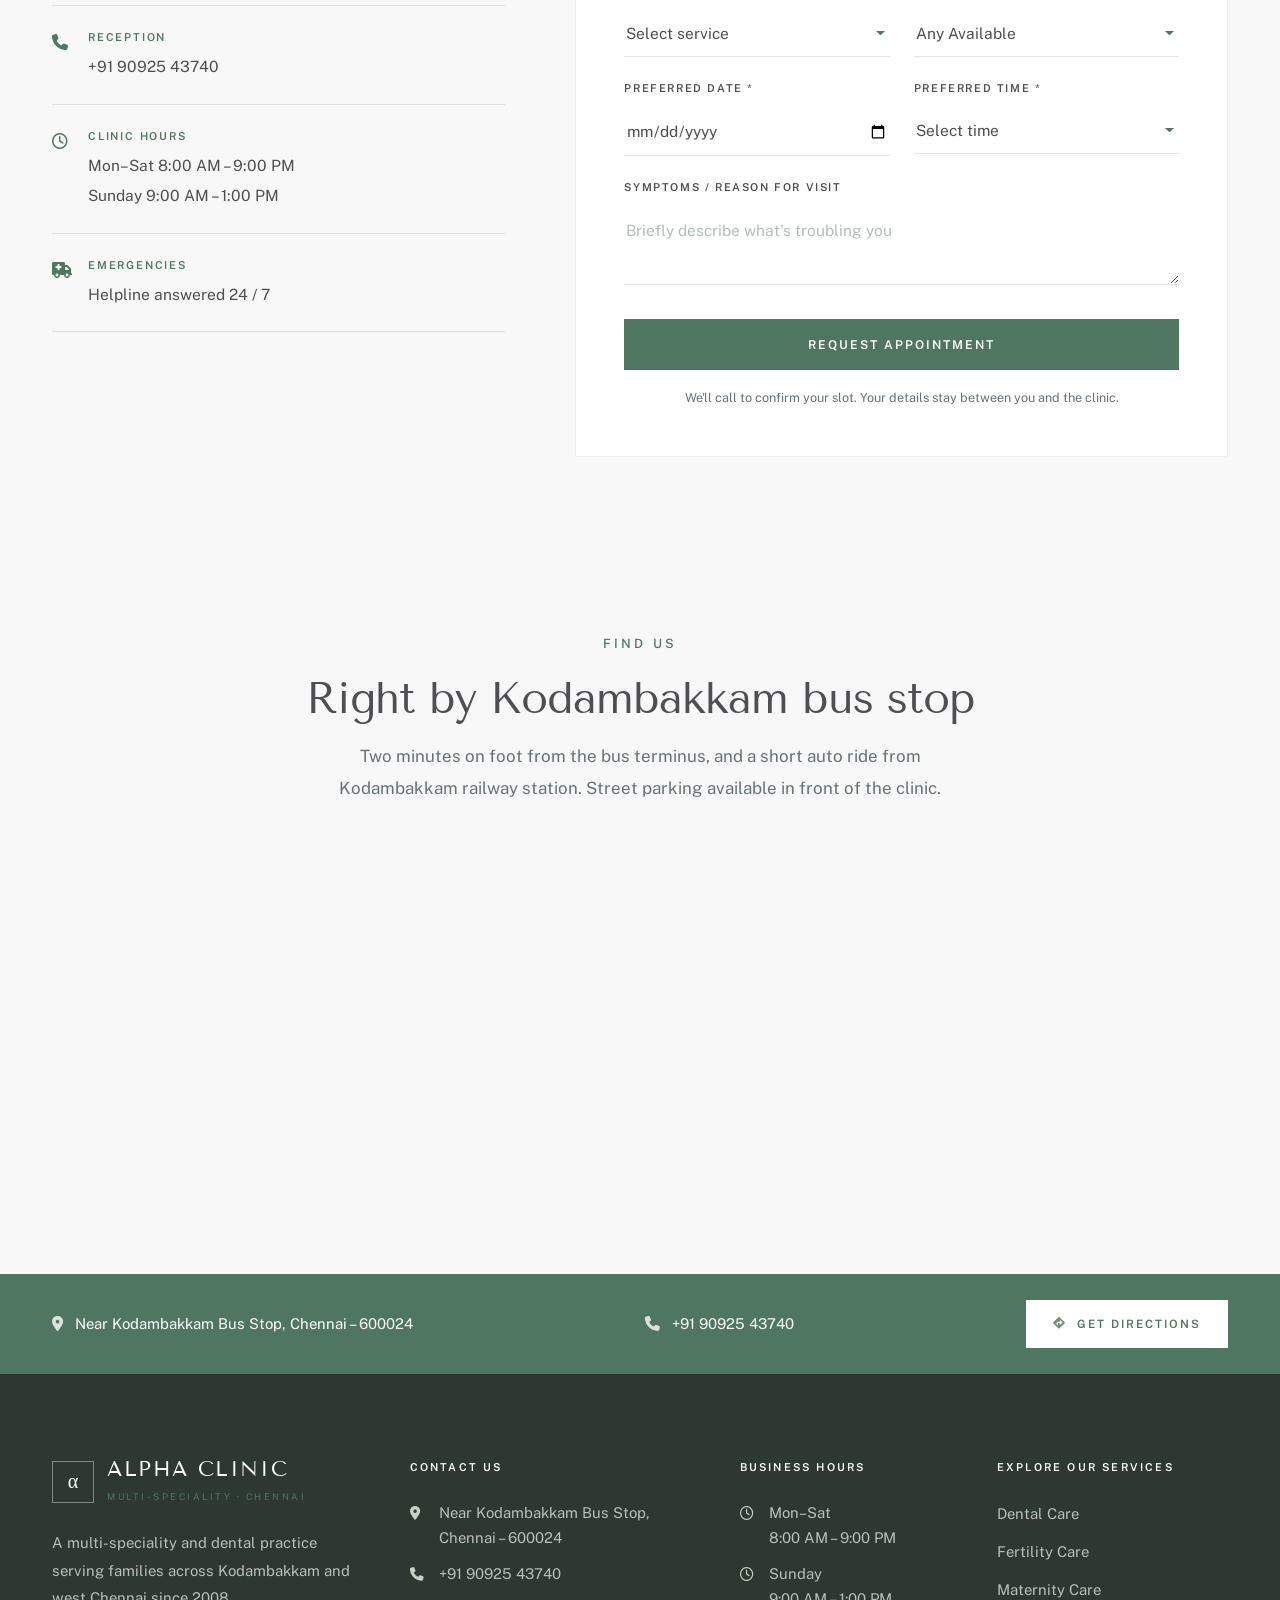
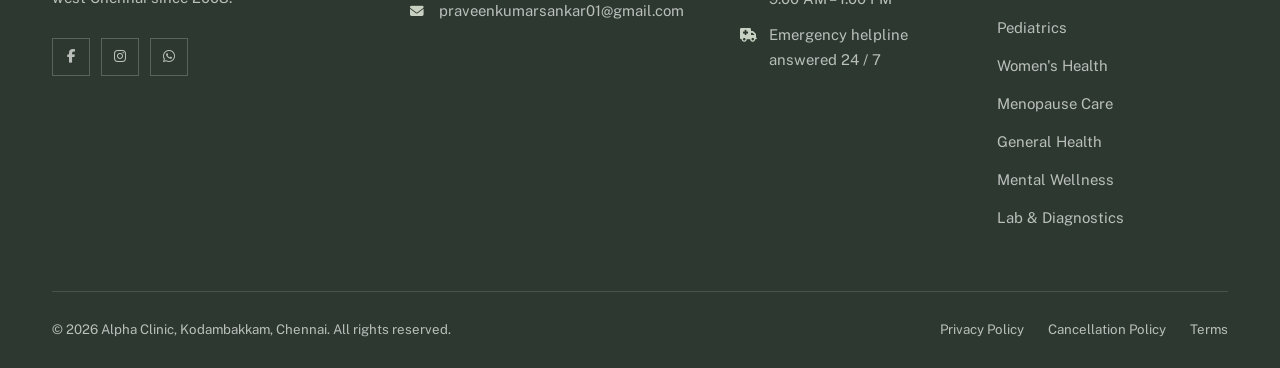
==== commit b3a63b2e: "Mobile: team two-up, shallower symptom cards, tighter page rhythm Second pass on phone layout, conti" ====
--- a/index.html
+++ b/index.html
@@ -198,12 +198,12 @@
         route you to the right consultant &mdash; often on the same day.</p>
     </div>
     <div class="cond-grid">
-      <div class="cond rv"><i class="fas fa-tooth"></i><h4>Toothache &amp; Gum Pain</h4><p>Throbbing pain, bleeding gums, a chipped tooth or a crown that has come loose. Emergency dental slots held daily.</p><a href="services/dental-care.html" class="more">Book dental <i class="fas fa-arrow-right"></i></a></div>
-      <div class="cond rv"><i class="fas fa-baby"></i><h4>Trying to Conceive</h4><p>Months of trying without result, irregular cycles or a previous loss. Confidential fertility assessment and IVF/IUI pathways.</p><a href="services/fertility-care.html" class="more">Talk to a specialist <i class="fas fa-arrow-right"></i></a></div>
-      <div class="cond rv"><i class="fas fa-person-pregnant"></i><h4>Pregnancy &amp; After</h4><p>Booking scans, growth monitoring, delivery planning and postnatal recovery &mdash; one obstetric team from first visit to sixth week.</p><a href="services/maternity-care.html" class="more">Start maternity care <i class="fas fa-arrow-right"></i></a></div>
-      <div class="cond rv"><i class="fas fa-child-reaching"></i><h4>Child Fever &amp; Growth</h4><p>Recurring fevers, feeding trouble, missed milestones or a vaccination that is overdue. Paediatric clinic runs daily.</p><a href="services/pediatrics.html" class="more">See a paediatrician <i class="fas fa-arrow-right"></i></a></div>
-      <div class="cond rv"><i class="fas fa-venus"></i><h4>Cycle &amp; Menopause</h4><p>Heavy or painful periods, PCOS, hot flushes and mood change. Gynaecology and hormone support under one roof.</p><a href="services/womens-health.html" class="more">Book gynaecology <i class="fas fa-arrow-right"></i></a></div>
-      <div class="cond rv"><i class="fas fa-heart-pulse"></i><h4>Fatigue, Sugar &amp; BP</h4><p>Tiredness that won't lift, a family history of diabetes, or numbers your last check-up flagged. Full master health screening.</p><a href="services/general-health.html" class="more">Book a check-up <i class="fas fa-arrow-right"></i></a></div>
+      <div class="cond rv"><i class="fas fa-tooth"></i><h4>Toothache &amp; Gum Pain</h4><p>Pain, bleeding gums or a loose crown. Emergency slots held daily.</p><a href="services/dental-care.html" class="more">Book dental <i class="fas fa-arrow-right"></i></a></div>
+      <div class="cond rv"><i class="fas fa-baby"></i><h4>Trying to Conceive</h4><p>Irregular cycles or months of trying. Confidential IVF/IUI pathways.</p><a href="services/fertility-care.html" class="more">Talk to a specialist <i class="fas fa-arrow-right"></i></a></div>
+      <div class="cond rv"><i class="fas fa-person-pregnant"></i><h4>Pregnancy &amp; After</h4><p>Scans, delivery planning and postnatal care &mdash; one obstetric team.</p><a href="services/maternity-care.html" class="more">Start maternity care <i class="fas fa-arrow-right"></i></a></div>
+      <div class="cond rv"><i class="fas fa-child-reaching"></i><h4>Child Fever &amp; Growth</h4><p>Fevers, feeding trouble or an overdue vaccination. Clinic runs daily.</p><a href="services/pediatrics.html" class="more">See a paediatrician <i class="fas fa-arrow-right"></i></a></div>
+      <div class="cond rv"><i class="fas fa-venus"></i><h4>Cycle &amp; Menopause</h4><p>Heavy periods, PCOS or hot flushes. Gynaecology and hormone support.</p><a href="services/womens-health.html" class="more">Book gynaecology <i class="fas fa-arrow-right"></i></a></div>
+      <div class="cond rv"><i class="fas fa-heart-pulse"></i><h4>Fatigue, Sugar &amp; BP</h4><p>Tiredness, diabetes risk or numbers your check-up flagged. Full screening.</p><a href="services/general-health.html" class="more">Book a check-up <i class="fas fa-arrow-right"></i></a></div>
     </div>
   </div>
 </section>
--- a/assets/site.css
+++ b/assets/site.css
@@ -308,7 +308,8 @@
   .about-media .a2,.about-media .badge{display:none}
   .about-media .a1{height:340px}
   .trust .shell{grid-template-columns:repeat(2,1fr)}
-  .cond-grid,.steps{grid-template-columns:1fr}
+  .steps{grid-template-columns:1fr}
+  .cond-grid{grid-template-columns:repeat(2,1fr)}
   /* Patient stories read as a swipeable row of framed cards rather than
      one long vertical stack — same rail idiom as .feat-rail. */
   .quotes{grid-template-columns:none;grid-auto-flow:column;grid-auto-columns:minmax(255px,78vw);gap:16px;overflow-x:auto;scroll-snap-type:x mandatory;scroll-behavior:smooth;padding-bottom:10px;scrollbar-width:none}
@@ -316,6 +317,7 @@
   .quote{scroll-snap-align:start;padding:30px 26px}
   .find-info{padding:64px 32px}
   .map-frame{min-height:380px}
+  .about-media .a1{height:auto;aspect-ratio:16/10}
   .utility-right{display:none}
   .utility .shell{justify-content:center}
   .ftr-grid{grid-template-columns:1fr 1fr;gap:40px}
@@ -349,8 +351,27 @@
   .form{padding:32px 24px}
   .svc-row{grid-template-columns:40px 1fr;gap:16px;padding:24px 0}
   .svc-go{display:none}
-  .team-grid{grid-template-columns:1fr;gap:40px}
-  .doc-photo img{height:400px}
+  /* Four consultants stay two across on a phone rather than four
+     full-width portraits; the photos compress to suit the smaller cell. */
+  .team-grid{grid-template-columns:repeat(2,1fr);gap:26px 14px}
+  .doc-photo img{height:190px}
+  .doc-photo{margin-bottom:12px}
+  .doc-photo .status{font-size:.53rem;letter-spacing:1px;padding:5px 9px}
+  .doc h4{font-size:1rem}
+  .doc .role{font-size:.83rem}
+  .doc .qual{font-size:.74rem}
+  /* Symptom cards: two-up, and trimmed so each frame stays shallow. */
+  .cond-grid{gap:12px}
+  .cond{padding:20px 16px}
+  .cond i{font-size:1.2rem;margin-bottom:12px}
+  .cond h4{font-size:.97rem;margin-bottom:7px}
+  .cond p{font-size:.78rem;line-height:1.6;margin-bottom:13px}
+  .cond .more{font-size:.6rem;letter-spacing:1.2px;gap:6px}
+  /* Whole page breathes less on a small screen. */
+  section{padding:52px 0}
+  .sec-head{margin-bottom:34px}
+  .step{padding:28px 22px}
+  .checks{gap:16px}
   /* Footer keeps two columns on phones rather than collapsing into one
      long vertical run: the brand and the 9-item service list span the
      full width, while Contact and Hours sit side by side. */
@@ -550,7 +571,7 @@
   .doc-stats{grid-template-columns:1fr;gap:1px}
   .why{grid-template-columns:1fr;gap:44px}
   .why-media{order:-1}
-  .why-media img{height:300px}
+  .why-media img{height:auto;aspect-ratio:16/10}
   .vid-wrap video{height:44vh}
   .vid-overlay p{font-size:1.15rem}
   .vid-trust span{padding:4px 16px;font-size:.76rem}
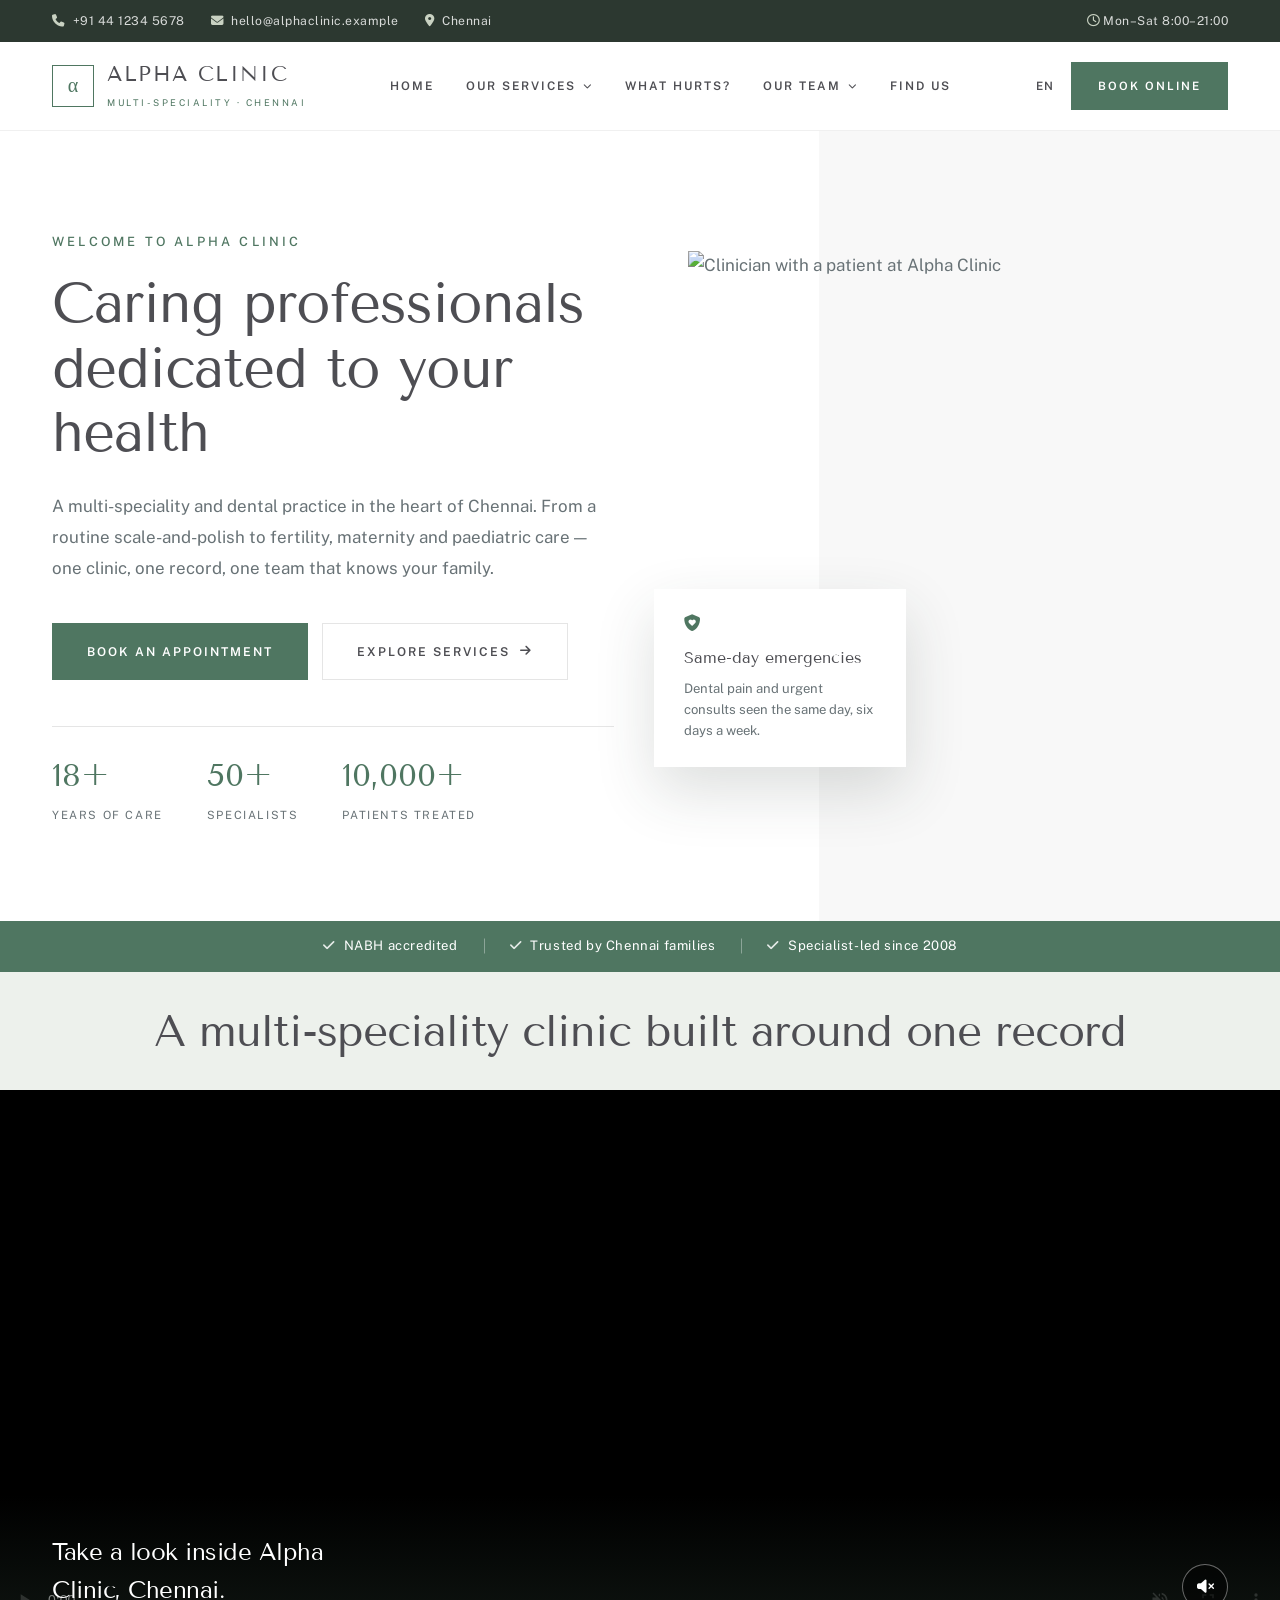
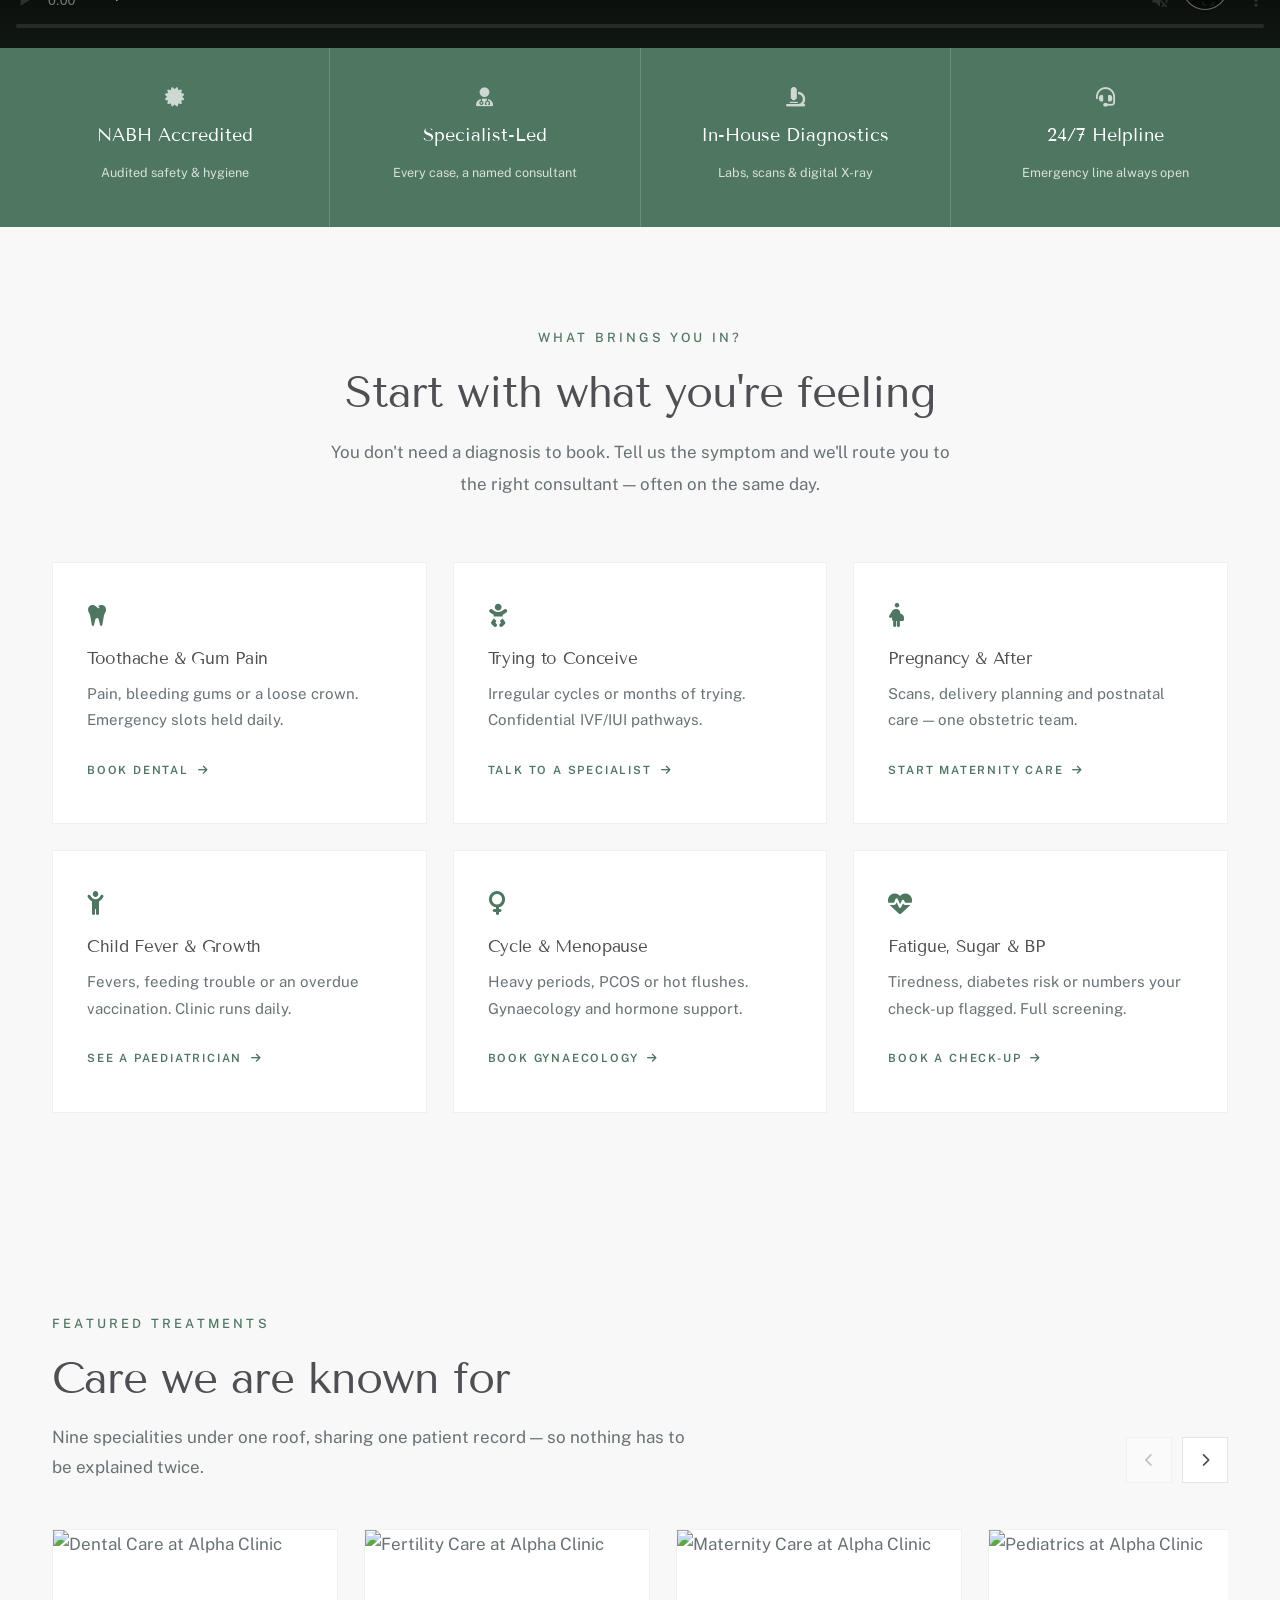
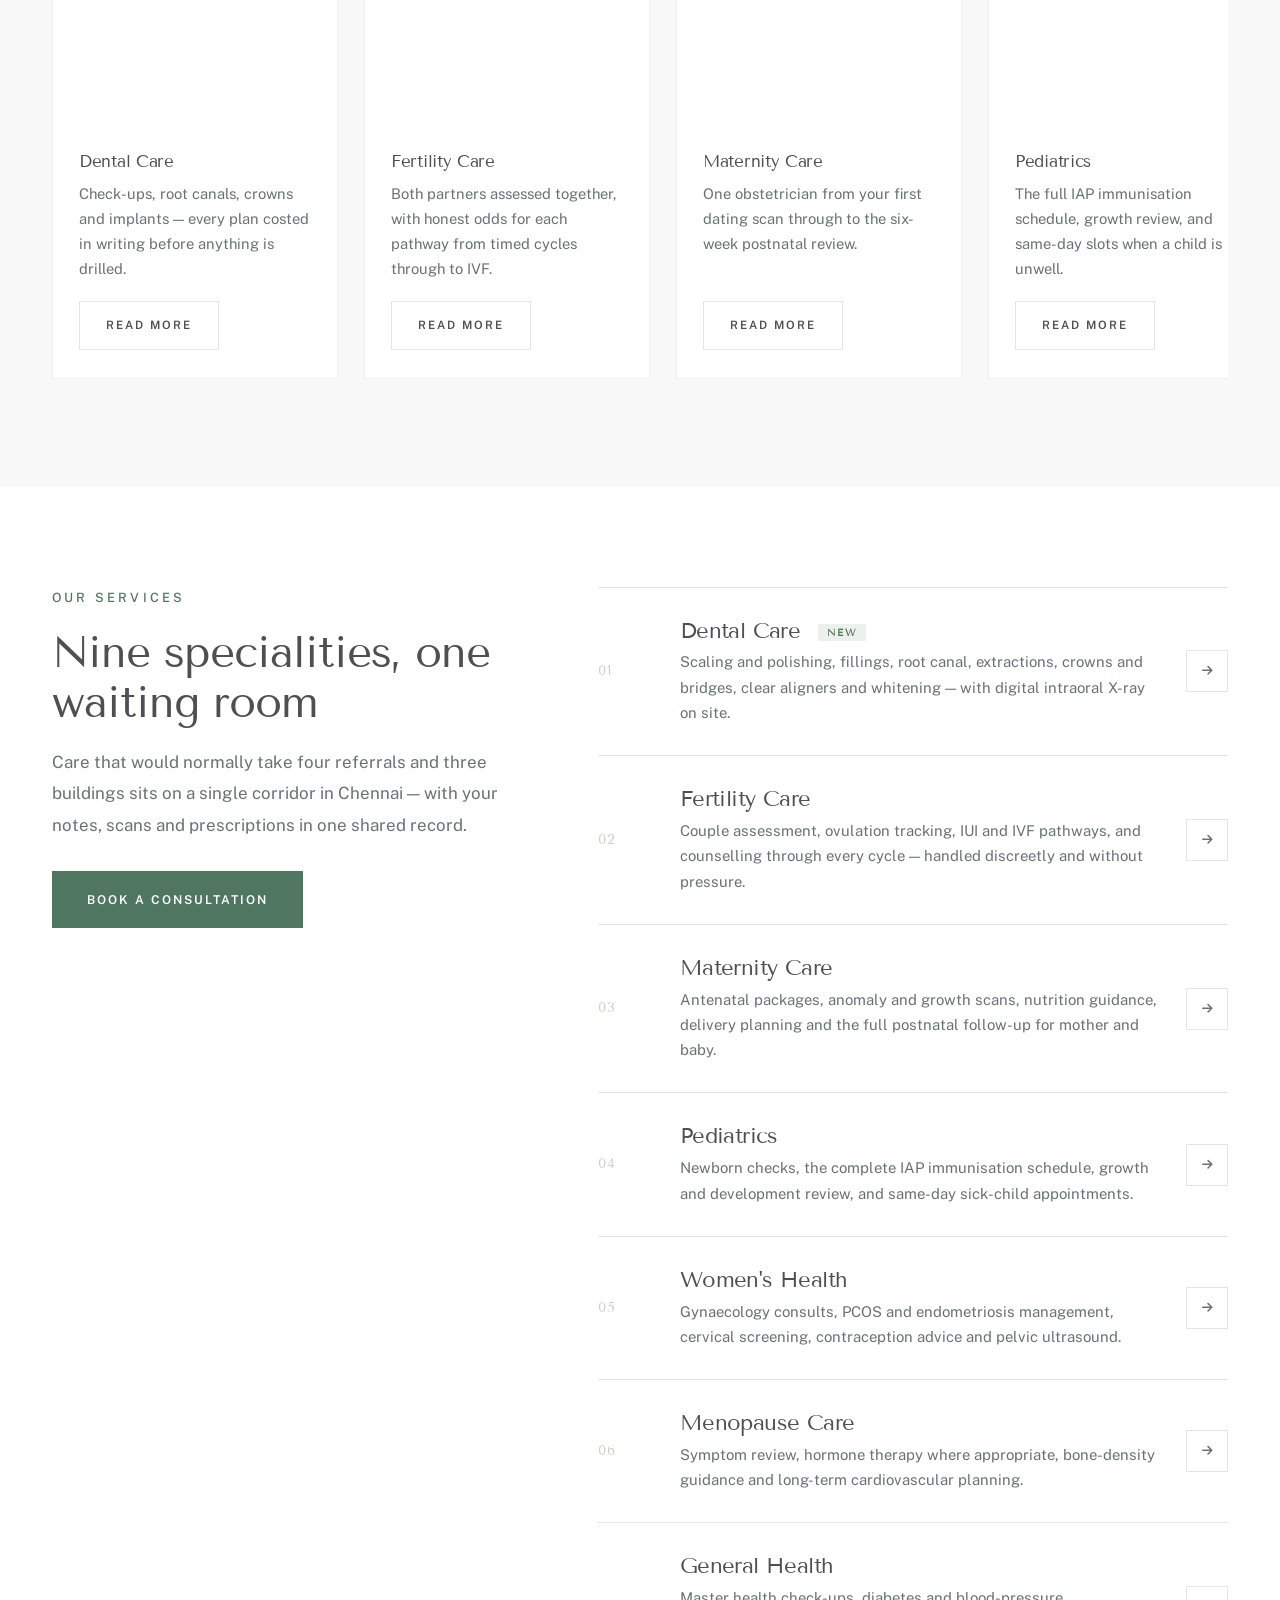
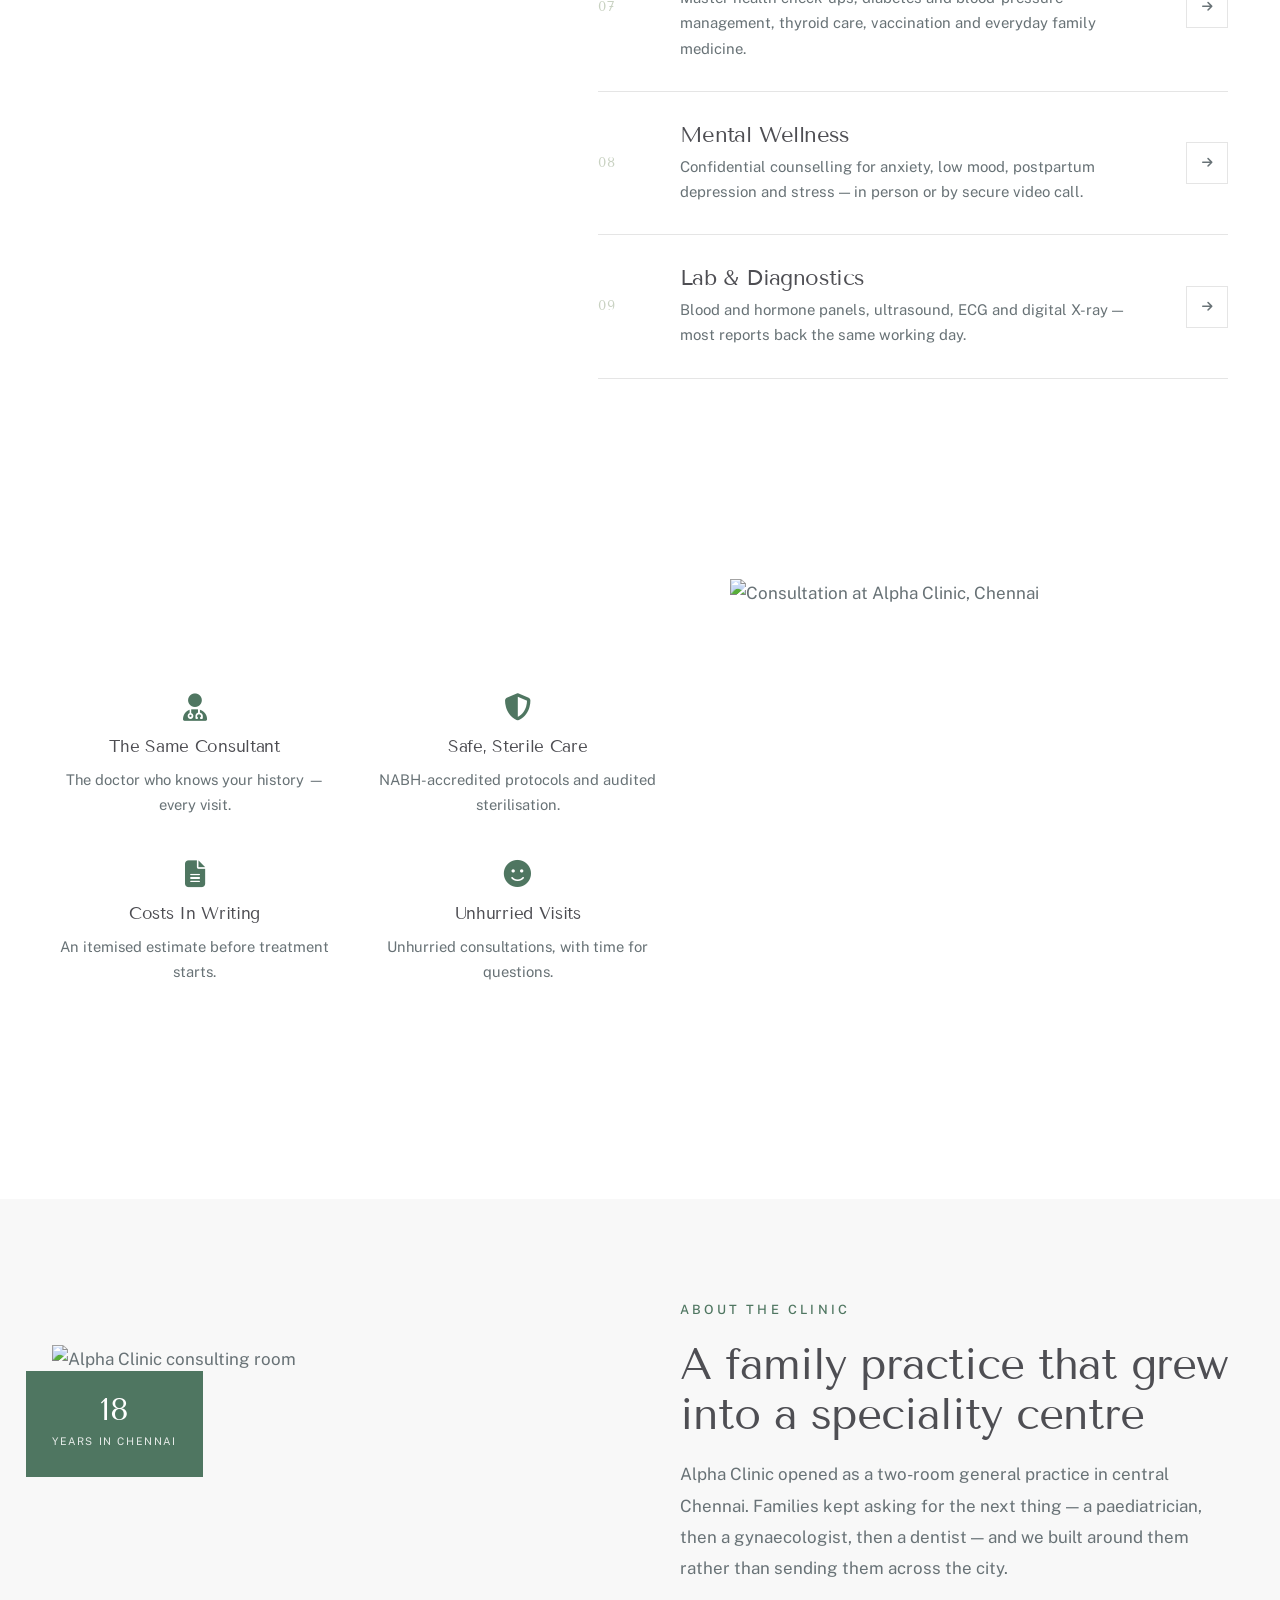
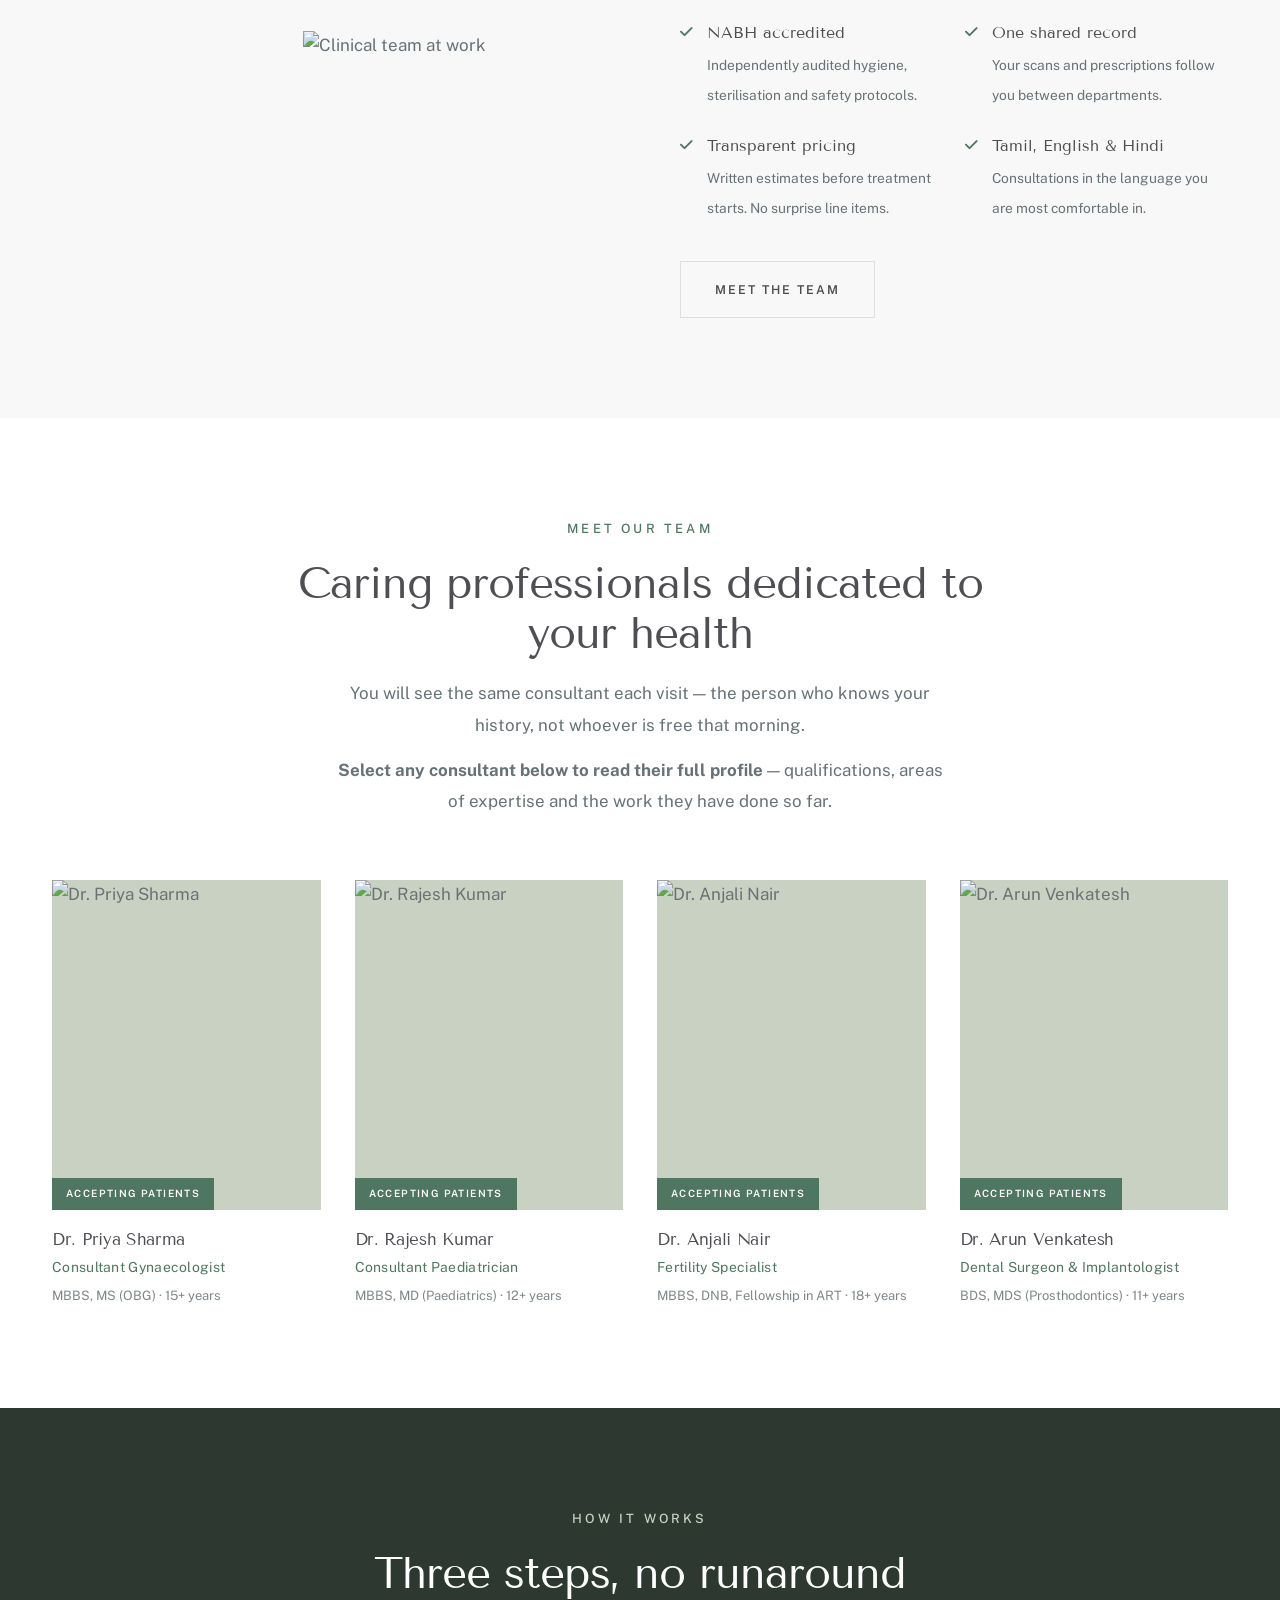
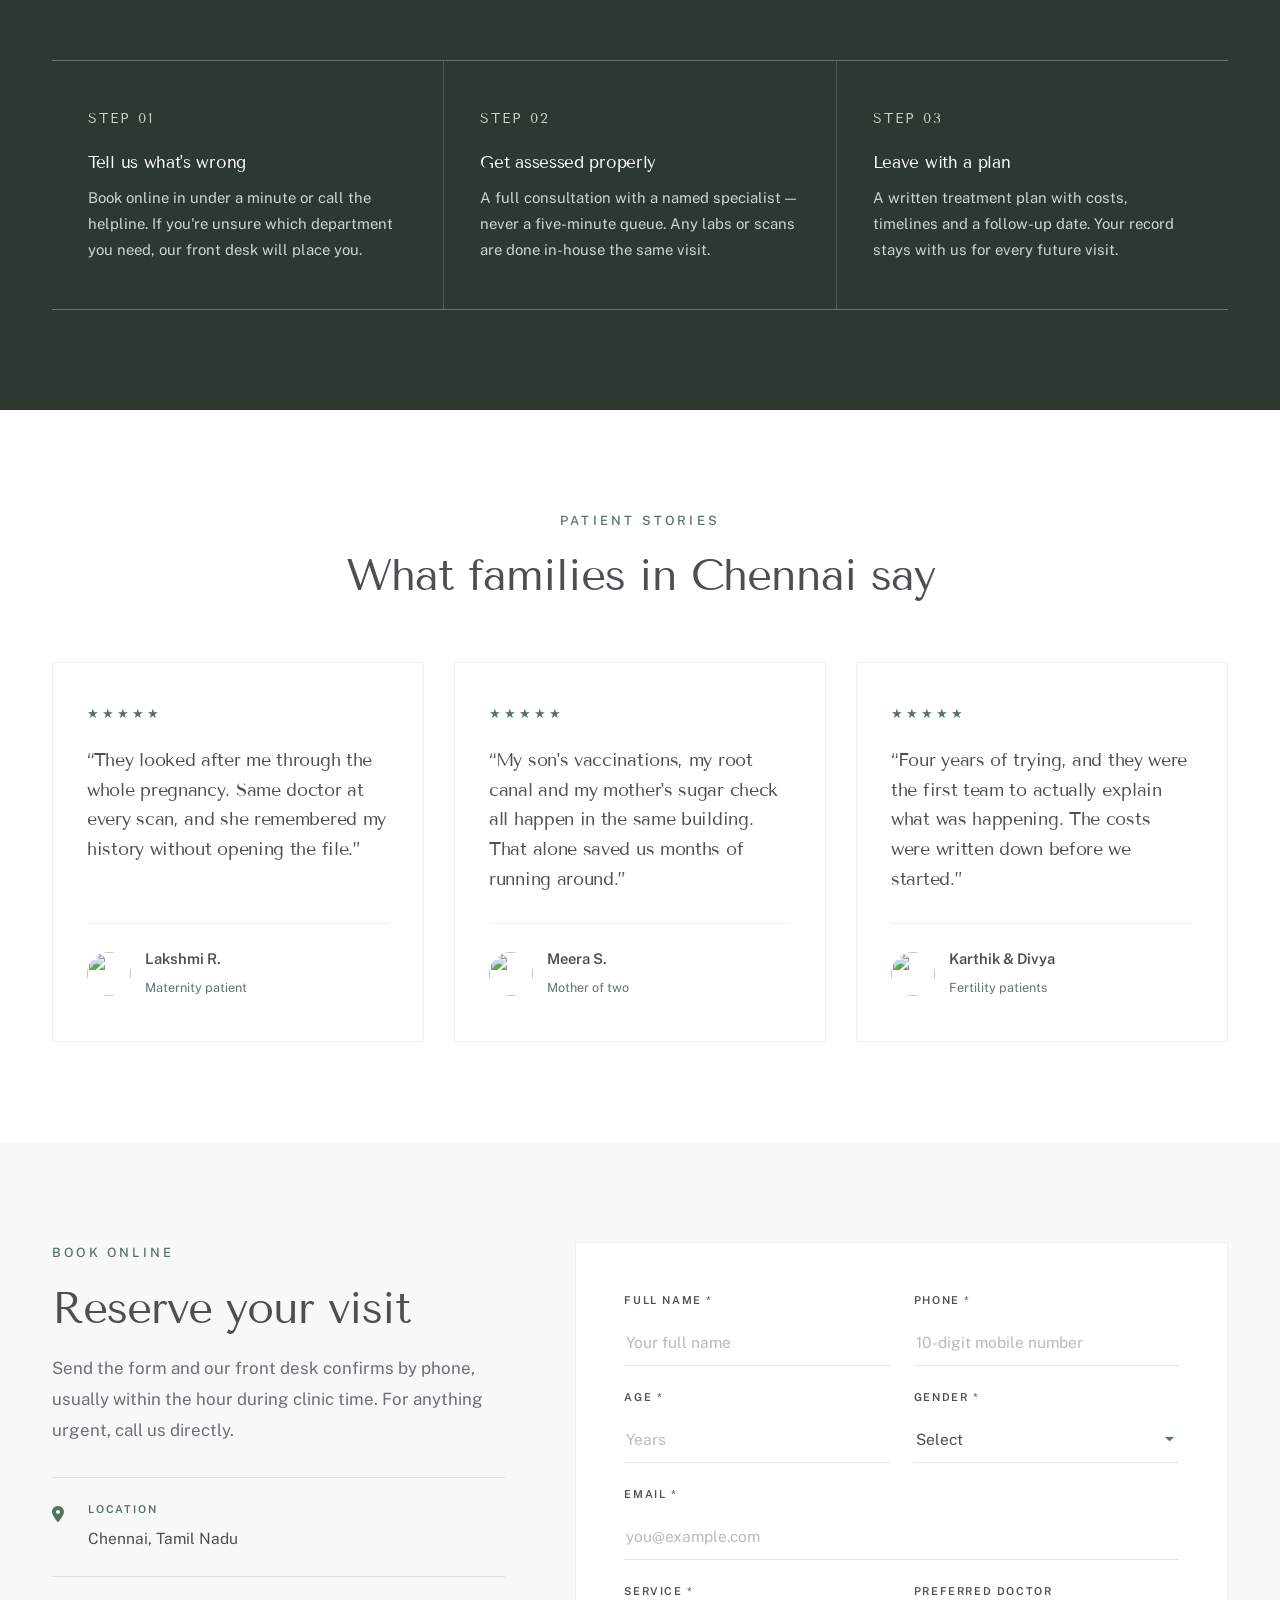
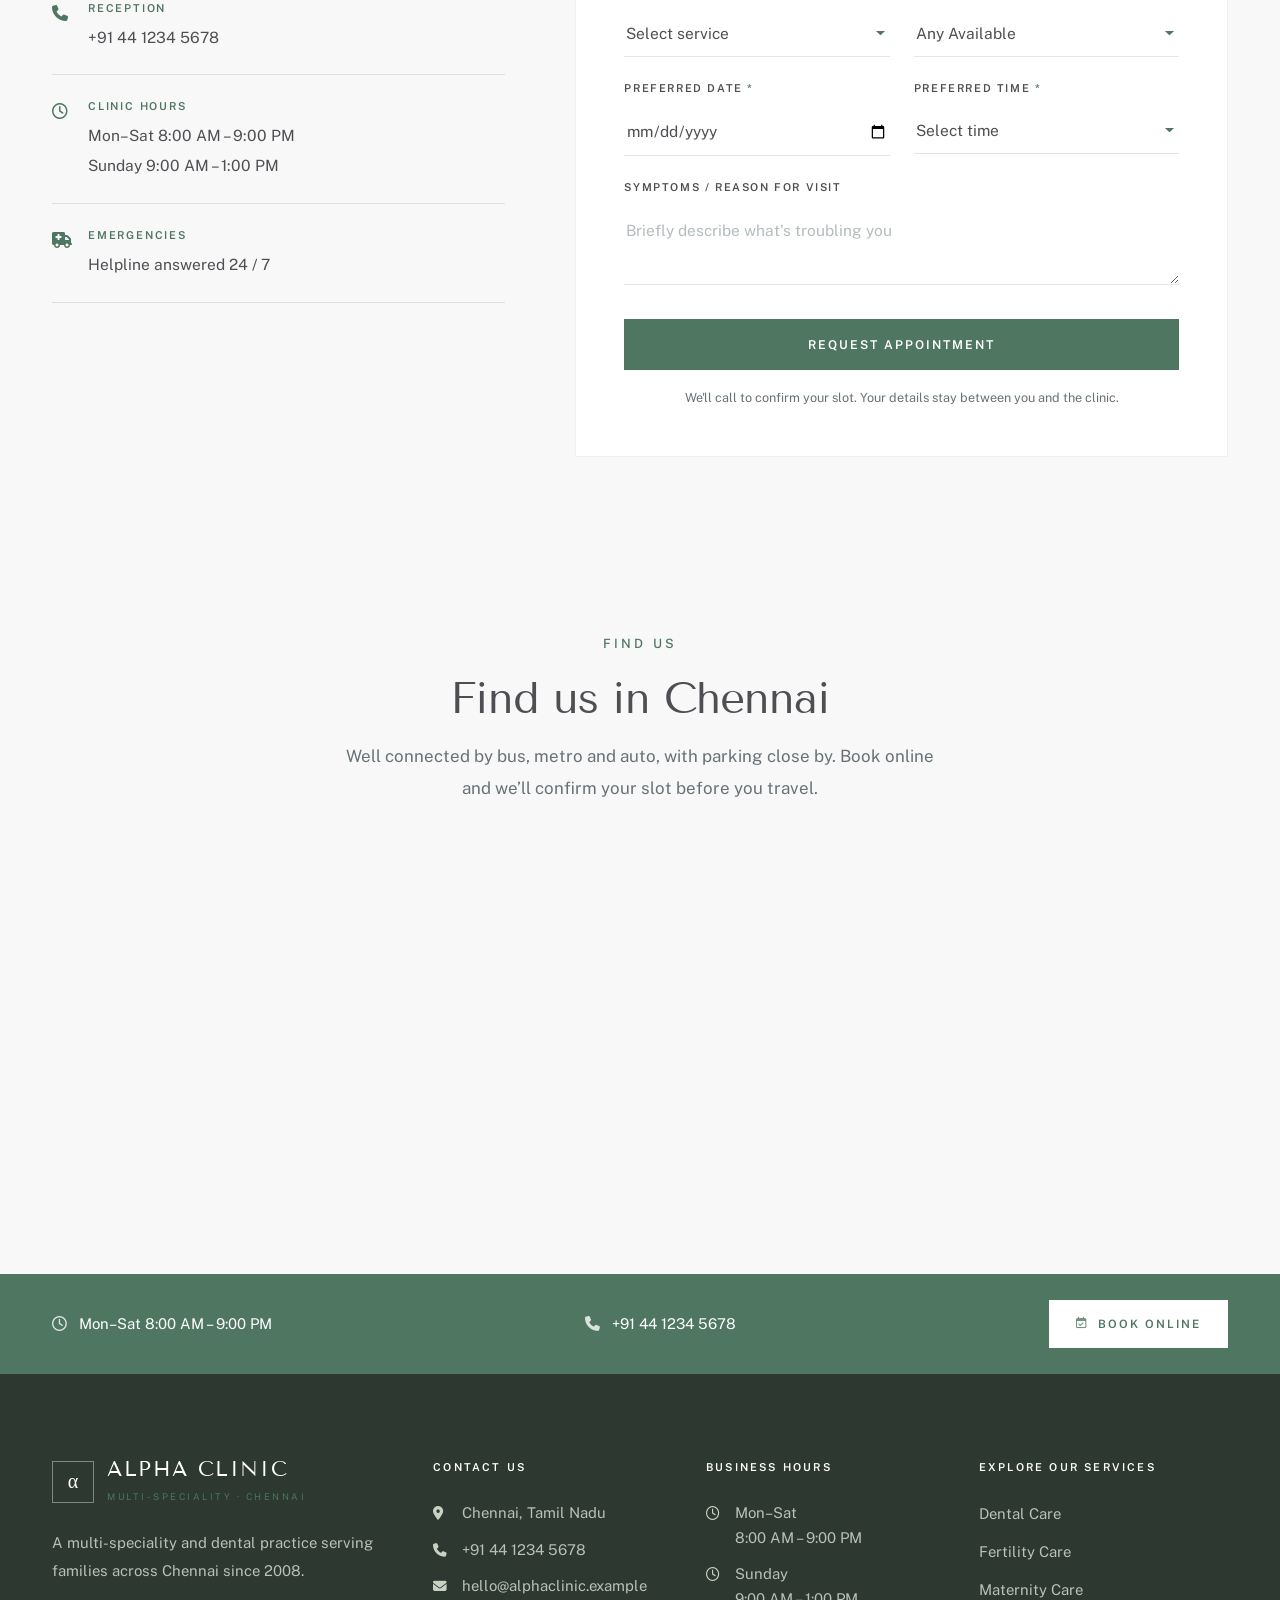
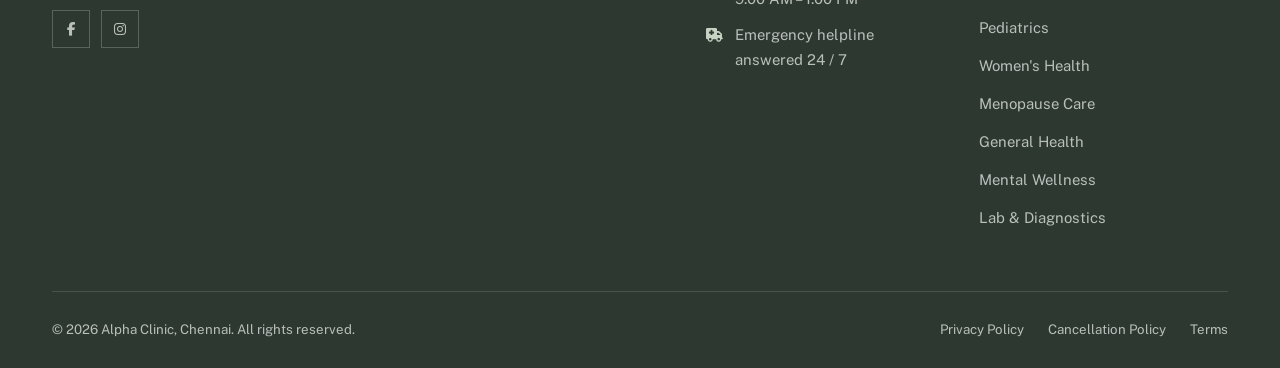
==== commit 6857062b: "Make the public site a demo: dummy contact details, no address, pin-free map The site is shared as a" ====
--- a/index.html
+++ b/index.html
@@ -3,8 +3,9 @@
 <head>
 <meta charset="UTF-8">
 <meta name="viewport" content="width=device-width, initial-scale=1.0">
-<title>Alpha Clinic | Multi-Speciality &amp; Dental Care in Kodambakkam, Chennai</title>
-<meta name="description" content="Alpha Clinic, Kodambakkam — a multi-speciality clinic in Chennai offering dental, fertility, maternity, paediatric, women's health, general medicine and diagnostic care. Book online or call +91 90925 43740.">
+<meta name="robots" content="noindex, nofollow">
+<title>Alpha Clinic | Multi-Speciality &amp; Dental Care in Chennai</title>
+<meta name="description" content="Alpha Clinic, Chennai — a multi-speciality clinic in Chennai offering dental, fertility, maternity, paediatric, women's health, general medicine and diagnostic care. Book online.">
 <link rel="preconnect" href="https://fonts.googleapis.com">
 <link rel="preconnect" href="https://fonts.gstatic.com" crossorigin>
 <link href="https://fonts.googleapis.com/css2?family=Tenor+Sans&family=Public+Sans:wght@300;400;500;600;700&display=swap" rel="stylesheet">
@@ -17,9 +18,9 @@
 <div class="utility">
   <div class="shell">
     <div class="utility-left">
-      <a href="tel:+919092543740"><i class="fas fa-phone"></i> +91 90925 43740</a>
-      <a href="mailto:praveenkumarsankar01@gmail.com"><i class="fas fa-envelope"></i> praveenkumarsankar01@gmail.com</a>
-      <a href="#find"><i class="fas fa-location-dot"></i> Kodambakkam, Chennai</a>
+      <span><i class="fas fa-phone"></i> +91 44 1234 5678</span>
+      <span><i class="fas fa-envelope"></i> hello@alphaclinic.example</span>
+      <a href="#find"><i class="fas fa-location-dot"></i> Chennai</a>
     </div>
     <div class="utility-right">
       <span><i class="far fa-clock"></i> Mon&ndash;Sat 8:00&ndash;21:00</span>
@@ -73,7 +74,6 @@
 
     <div class="hdr-actions">
       <span class="lang">EN</span>
-      <a href="tel:+919092543740" class="icon-btn" aria-label="Call the clinic"><i class="fas fa-phone"></i></a>
       <a href="#book" class="btn btn-solid btn-sm">Book Online</a>
       <button class="icon-btn burger" id="burger" aria-label="Open menu"><i class="fas fa-bars"></i></button>
     </div>
@@ -117,7 +117,6 @@
   </ul>
   <div class="mnav-cta">
     <a href="#book" class="btn btn-solid">Book Online</a>
-    <a href="tel:+919092543740" class="btn btn-line">Call +91 90925 43740</a>
   </div>
 </aside>
 
@@ -128,12 +127,12 @@
       <div class="hero-text rv">
         <span class="eyebrow">Welcome to Alpha Clinic</span>
         <h1>Caring professionals dedicated to your health</h1>
-        <p class="lead">A multi-speciality and dental practice in the heart of Kodambakkam. From a routine
+        <p class="lead">A multi-speciality and dental practice in the heart of Chennai. From a routine
           scale-and-polish to fertility, maternity and paediatric care &mdash; one clinic, one record, one team
           that knows your family.</p>
         <div class="hero-cta">
           <a href="#book" class="btn btn-solid">Book an Appointment</a>
-          <a href="tel:+919092543740" class="btn btn-line"><i class="fas fa-phone"></i> Free Phone Consult</a>
+          <a href="#services" class="btn btn-line">Explore Services <i class="fas fa-arrow-right"></i></a>
         </div>
         <div class="hero-meta">
           <div><span class="count" data-target="18">0</span><small>Years of Care</small></div>
@@ -158,7 +157,7 @@
 <div class="vid-trust">
   <div class="shell">
     <span><i class="fas fa-check"></i>NABH accredited</span>
-    <span><i class="fas fa-check"></i>Trusted by Kodambakkam families</span>
+    <span><i class="fas fa-check"></i>Trusted by Chennai families</span>
     <span><i class="fas fa-check"></i>Specialist-led since 2008</span>
   </div>
 </div>
@@ -172,7 +171,7 @@
   </video>
   <div class="vid-overlay">
     <div class="shell">
-      <p>Take a look inside Alpha Clinic, Kodambakkam.</p>
+      <p>Take a look inside Alpha Clinic, Chennai.</p>
       <button class="vid-mute" id="vidMute" aria-label="Unmute video"><i class="fas fa-volume-xmark"></i></button>
     </div>
   </div>
@@ -292,7 +291,7 @@
         <span class="eyebrow">Our Services</span>
         <h2>Nine specialities, one waiting room</h2>
         <p class="lead" style="margin-top:20px">Care that would normally take four referrals and three buildings sits
-          on a single corridor in Kodambakkam &mdash; with your notes, scans and prescriptions in one shared record.</p>
+          on a single corridor in Chennai &mdash; with your notes, scans and prescriptions in one shared record.</p>
         <a href="#book" class="btn btn-solid">Book a Consultation</a>
       </div>
 
@@ -366,7 +365,7 @@
         </div>
       </div>
       <div class="why-media rv">
-        <img src="https://images.unsplash.com/photo-1631217868264-e5b90bb7e133?w=800&q=80" alt="Consultation at Alpha Clinic, Kodambakkam" loading="lazy">
+        <img src="https://images.unsplash.com/photo-1631217868264-e5b90bb7e133?w=800&q=80" alt="Consultation at Alpha Clinic, Chennai" loading="lazy">
       </div>
     </div>
   </div>
@@ -384,8 +383,7 @@
       <div class="rv">
         <span class="eyebrow">About the clinic</span>
         <h2>A family practice that grew into a speciality centre</h2>
-        <p class="lead" style="margin-top:20px">Alpha Clinic opened as a two-room general practice beside Kodambakkam
-          bus stop. Families kept asking for the next thing &mdash; a paediatrician, then a gynaecologist, then a
+        <p class="lead" style="margin-top:20px">Alpha Clinic opened as a two-room general practice in central Chennai. Families kept asking for the next thing &mdash; a paediatrician, then a gynaecologist, then a
           dentist &mdash; and we built around them rather than sending them across the city.</p>
         <div class="checks">
           <div class="check"><i class="fas fa-check"></i><div><strong>NABH accredited</strong><small>Independently audited hygiene, sterilisation and safety protocols.</small></div></div>
@@ -470,7 +468,7 @@
   <div class="shell">
     <div class="sec-head rv">
       <span class="eyebrow">Patient stories</span>
-      <h2>What families in Kodambakkam say</h2>
+      <h2>What families in Chennai say</h2>
     </div>
     <div class="quotes">
       <div class="quote rv">
@@ -501,8 +499,8 @@
         <h2>Reserve your visit</h2>
         <p class="lead" style="margin-top:20px">Send the form and our front desk confirms by phone, usually within
           the hour during clinic time. For anything urgent, call us directly.</p>
-        <div class="info"><i class="fas fa-location-dot"></i><div><strong>Address</strong><span>Near Kodambakkam Bus Stop,<br>Chennai &ndash; 600024</span></div></div>
-        <div class="info"><i class="fas fa-phone"></i><div><strong>Reception</strong><span>+91 90925 43740</span></div></div>
+        <div class="info"><i class="fas fa-location-dot"></i><div><strong>Location</strong><span>Chennai, Tamil Nadu</span></div></div>
+        <div class="info"><i class="fas fa-phone"></i><div><strong>Reception</strong><span>+91 44 1234 5678</span></div></div>
         <div class="info"><i class="far fa-clock"></i><div><strong>Clinic Hours</strong><span>Mon&ndash;Sat 8:00 AM &ndash; 9:00 PM<br>Sunday 9:00 AM &ndash; 1:00 PM</span></div></div>
         <div class="info"><i class="fas fa-truck-medical"></i><div><strong>Emergencies</strong><span>Helpline answered 24 / 7</span></div></div>
       </div>
@@ -565,20 +563,19 @@
   <div class="shell">
     <div class="map-head rv">
       <span class="eyebrow">Find us</span>
-      <h2>Right by Kodambakkam bus stop</h2>
-      <p class="lead" style="margin:18px auto 0">Two minutes on foot from the bus terminus, and a short auto ride from
-        Kodambakkam railway station. Street parking available in front of the clinic.</p>
+      <h2>Find us in Chennai</h2>
+      <p class="lead" style="margin:18px auto 0">Well connected by bus, metro and auto, with parking close by. Book online and we&rsquo;ll confirm your slot before you travel.</p>
     </div>
   </div>
   <iframe
-    title="Alpha Clinic location map — Kodambakkam, Chennai"
-    src="https://www.google.com/maps?q=Kodambakkam%20Bus%20Stop%2C%20Chennai%2C%20Tamil%20Nadu%20600024&z=16&output=embed"
+    title="Map of Chennai"
+    src="https://maps.google.com/maps?ll=13.0604,80.2420&amp;z=13&amp;t=m&amp;hl=en&amp;output=embed"
     loading="lazy" referrerpolicy="no-referrer-when-downgrade" allowfullscreen></iframe>
   <div class="map-bar">
     <div class="shell">
-      <span class="mb-item"><i class="fas fa-location-dot"></i> Near Kodambakkam Bus Stop, Chennai &ndash; 600024</span>
-      <span class="mb-item"><i class="fas fa-phone"></i> +91 90925 43740</span>
-      <a class="btn btn-light btn-sm" href="https://www.google.com/maps/dir/?api=1&destination=Kodambakkam+Bus+Stop+Chennai+600024" target="_blank" rel="noopener"><i class="fas fa-diamond-turn-right"></i> Get Directions</a>
+      <span class="mb-item"><i class="far fa-clock"></i> Mon&ndash;Sat 8:00 AM &ndash; 9:00 PM</span>
+      <span class="mb-item"><i class="fas fa-phone"></i> +91 44 1234 5678</span>
+      <a class="btn btn-light btn-sm" href="#book"><i class="far fa-calendar-check"></i> Book Online</a>
     </div>
   </div>
 </section>
@@ -592,19 +589,18 @@
           <span class="brand-mark">&alpha;</span>
           <span><span class="brand-name">Alpha Clinic</span><span class="brand-sub">Multi-Speciality &middot; Chennai</span></span>
         </div>
-        <p>A multi-speciality and dental practice serving families across Kodambakkam and west Chennai since 2008.</p>
+        <p>A multi-speciality and dental practice serving families across Chennai since 2008.</p>
         <div class="socials">
           <a href="#" aria-label="Facebook"><i class="fab fa-facebook-f"></i></a>
           <a href="#" aria-label="Instagram"><i class="fab fa-instagram"></i></a>
-          <a href="https://wa.me/919092543740" aria-label="WhatsApp"><i class="fab fa-whatsapp"></i></a>
         </div>
       </div>
       <div>
         <h5>Contact Us</h5>
         <ul class="ftr-contact">
-          <li><i class="fas fa-location-dot"></i><span>Near Kodambakkam Bus Stop,<br>Chennai &ndash; 600024</span></li>
-          <li><i class="fas fa-phone"></i><a href="tel:+919092543740">+91 90925 43740</a></li>
-          <li><i class="fas fa-envelope"></i><a href="mailto:praveenkumarsankar01@gmail.com">praveenkumarsankar01@gmail.com</a></li>
+          <li><i class="fas fa-location-dot"></i><span>Chennai, Tamil Nadu</span></li>
+          <li><i class="fas fa-phone"></i><span>+91 44 1234 5678</span></li>
+          <li><i class="fas fa-envelope"></i><span>hello@alphaclinic.example</span></li>
         </ul>
       </div>
       <div>
@@ -631,7 +627,7 @@
       </div>
     </div>
     <div class="ftr-base">
-      <span>&copy; <span id="yr">2026</span> Alpha Clinic, Kodambakkam, Chennai. All rights reserved.</span>
+      <span>&copy; <span id="yr">2026</span> Alpha Clinic, Chennai. All rights reserved.</span>
       <div class="legal"><a href="#">Privacy Policy</a><a href="#">Cancellation Policy</a><a href="#">Terms</a></div>
     </div>
   </div>
@@ -644,6 +640,7 @@
     <div class="tick"><i class="fas fa-check"></i></div>
     <h3>Appointment requested</h3>
     <p>Thank you. Our front desk will call the number you gave us shortly to confirm your slot.</p>
+    <p class="demo-note">This is a portfolio demo &mdash; Alpha Clinic is not a real practice and no appointment has been booked.</p>
     <button class="btn btn-solid" id="modalClose">Close</button>
   </div>
 </div>
@@ -672,7 +669,7 @@
 const app = initializeApp(firebaseConfig);
 const db  = getFirestore(app);
 const { modal, dateInput } = window.__alphaUI;
-window.__alphaFirebaseReady = true;   // stands down the WhatsApp fallback
+window.__alphaFirebaseReady = true;   // stands down the offline fallback
 
 // ── Booking form → Firestore (schema unchanged) ───────────
 document.getElementById('bookingForm').addEventListener('submit', async function (e) {
@@ -706,21 +703,12 @@
   try {
     // Push to Firebase Firestore — appears in the admin dashboard instantly
     await addDoc(collection(db, 'bookings'), booking);
-
-    const waMsg = `*🏥 NEW APPOINTMENT - ALPHA CLINIC*%0A%0A` +
-      `*Name:* ${booking.name}%0A*Age:* ${booking.age}%0A` +
-      `*Phone:* ${booking.phone}%0A*Email:* ${booking.email}%0A` +
-      `*Service:* ${booking.service}%0A*Doctor:* ${booking.doctor}%0A` +
-      `*Date:* ${booking.date}%0A*Time:* ${booking.time}%0A` +
-      `*Symptoms:* ${booking.symptoms}`;
-
-    window.open(`https://wa.me/919092543740?text=${waMsg}`, '_blank');
     modal.classList.add('active');
     form.reset();
     dateInput.min = window.__alphaToday();
   } catch (err) {
     console.error('Booking submission error:', err);
-    alert('Sorry, there was an error submitting your booking. Please call us at 9092543740.');
+    alert('Sorry, your booking could not be sent. Please try again in a moment.');
   } finally {
     btn.innerHTML = originalText;
     btn.disabled = false;
--- a/assets/site.css
+++ b/assets/site.css
@@ -592,3 +592,7 @@
   .doc-cta .btn{width:100%;justify-content:center}
   .feat-rail{grid-auto-columns:minmax(255px,1fr)}
 }
+
+/* Demo build: contact items are plain text, not links */
+.utility-left span{display:inline-flex;align-items:center;gap:8px}
+.demo-note{font-size:.82rem;color:var(--body);background:var(--bg-soft);border:1px solid var(--line-soft);padding:10px 14px;margin:-6px 0 22px}
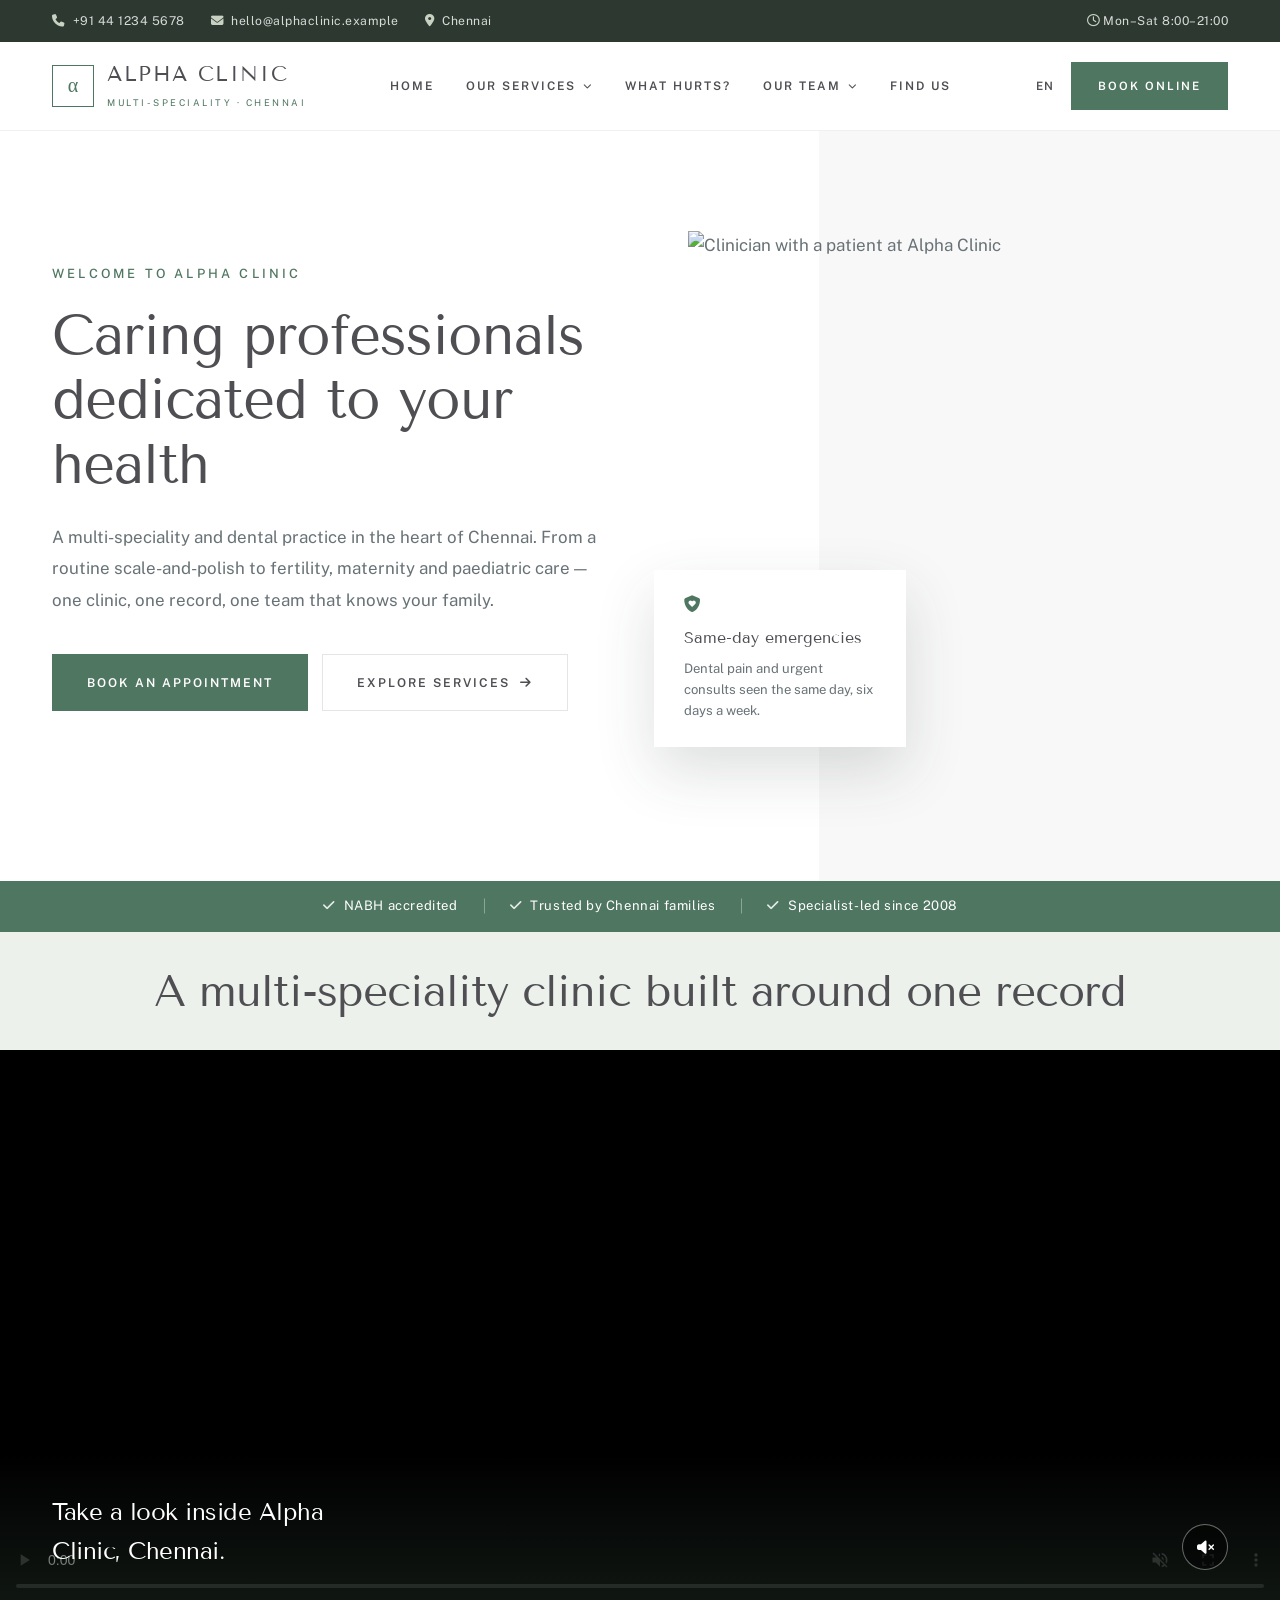
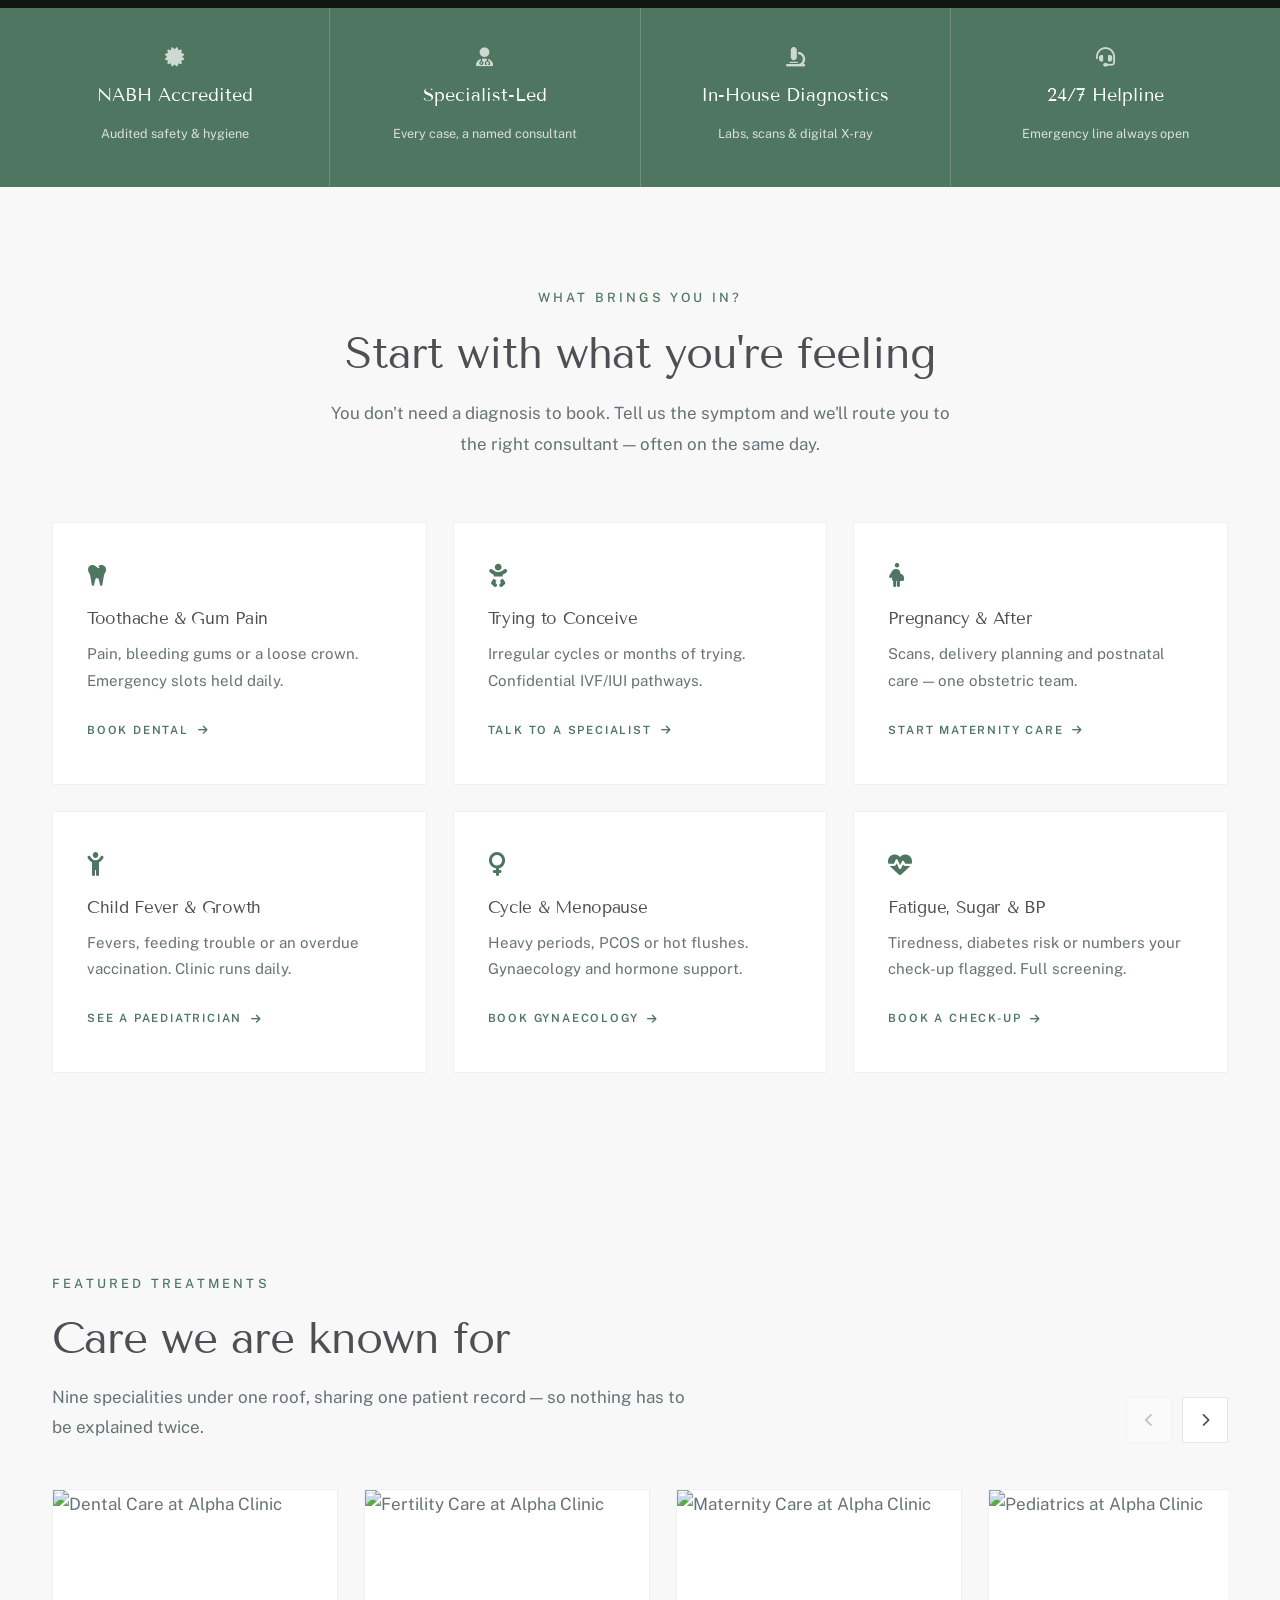
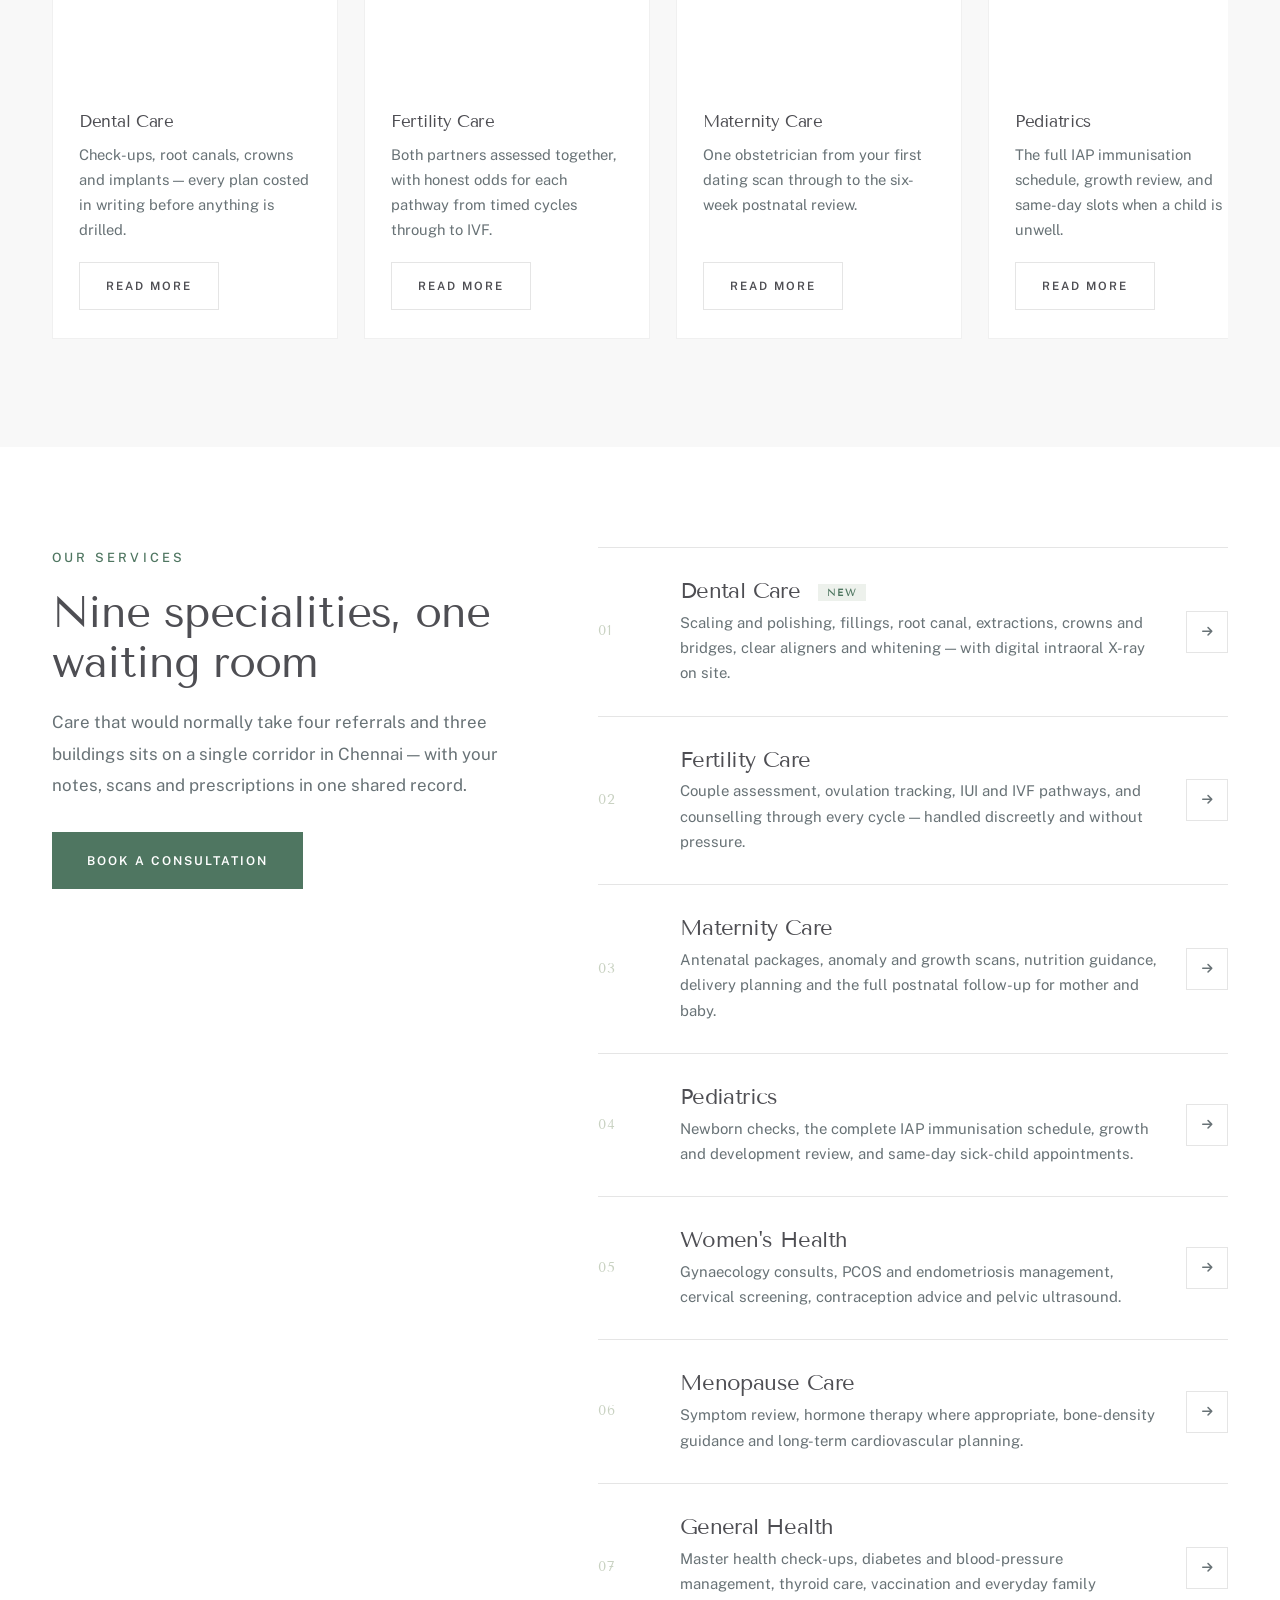
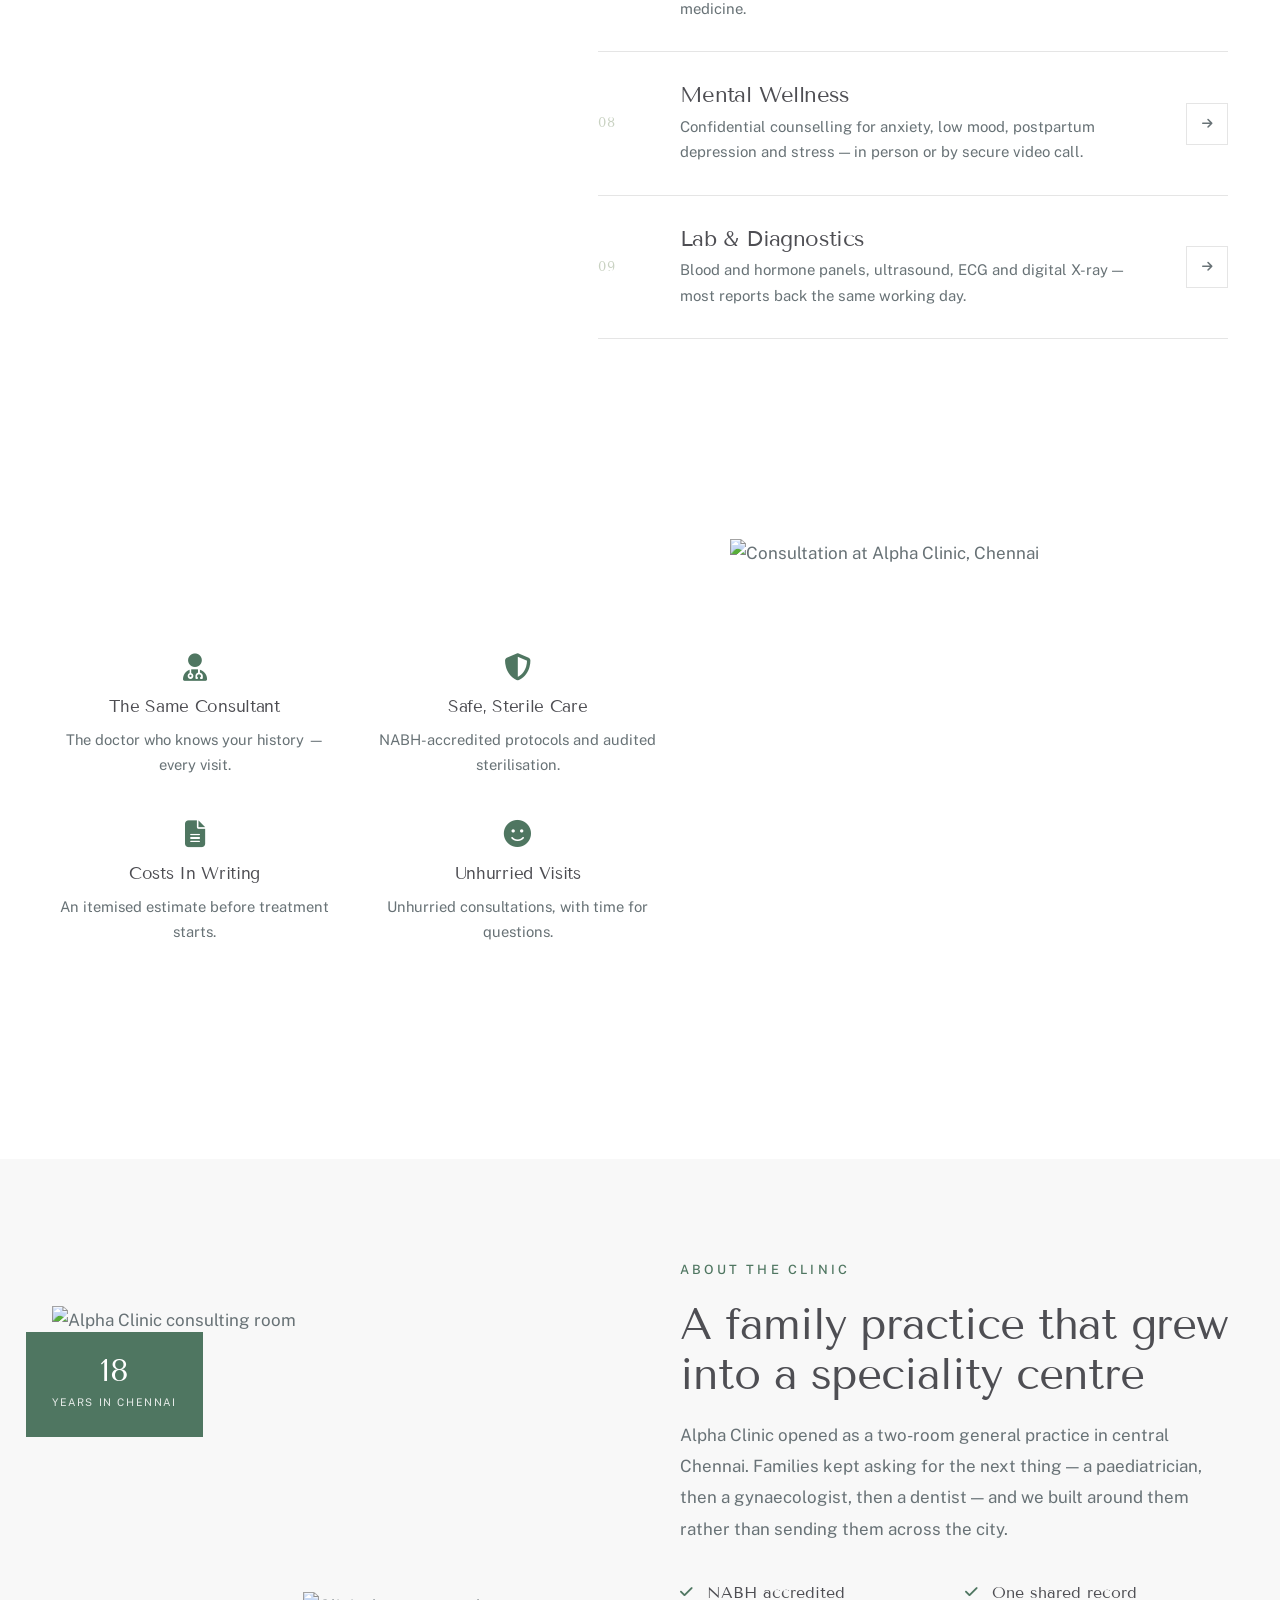
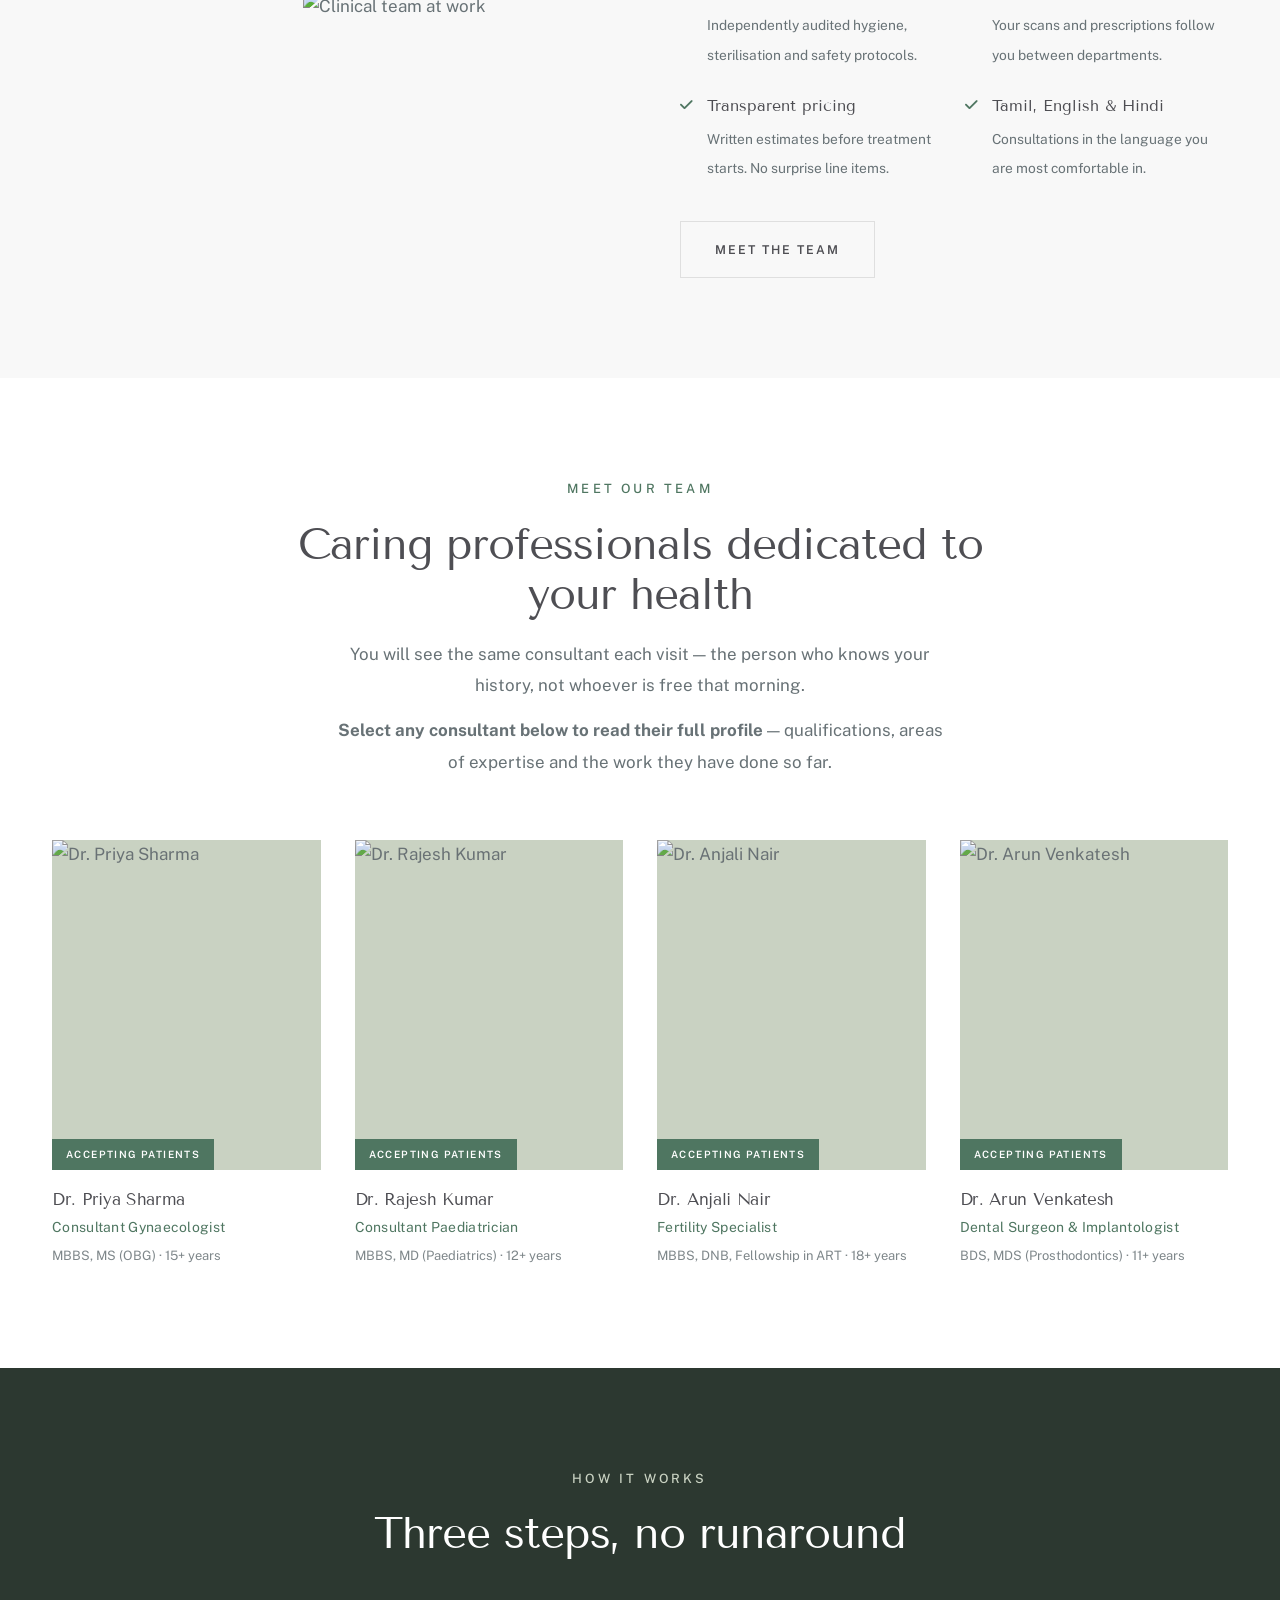
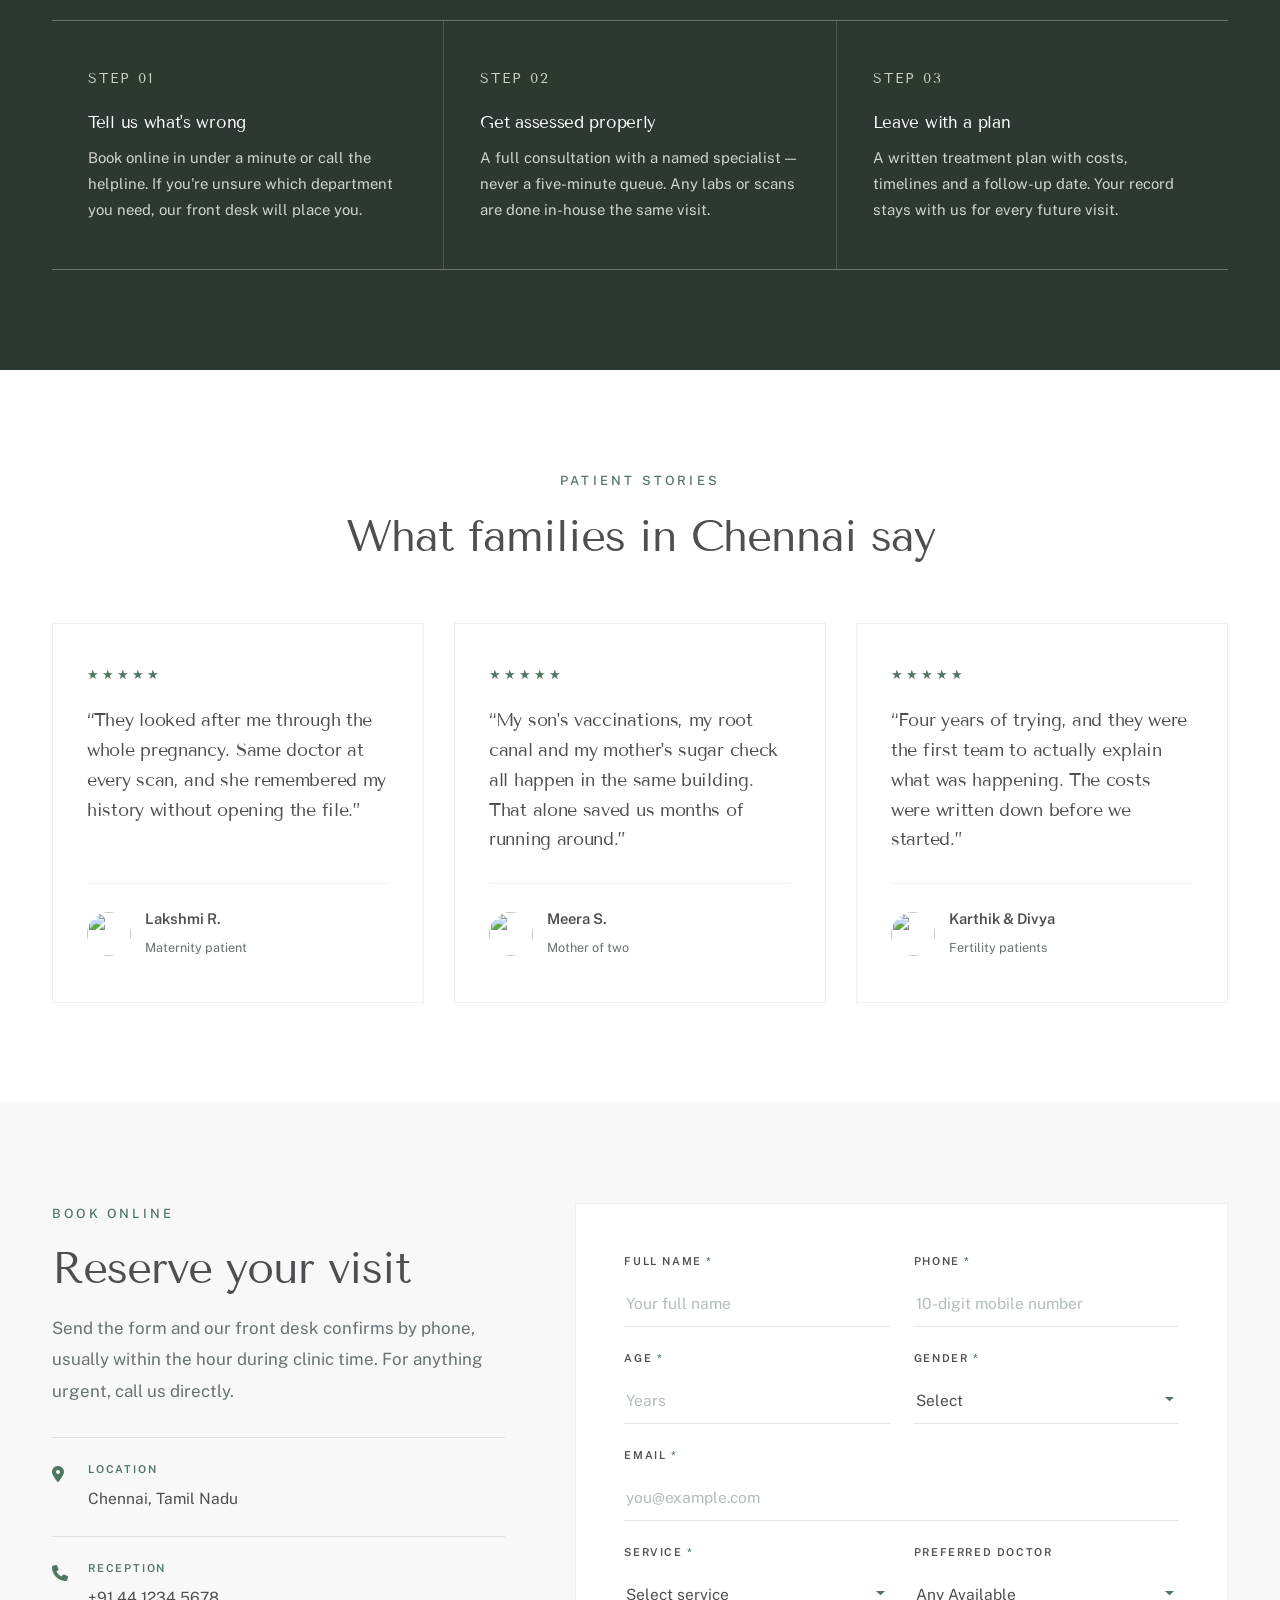
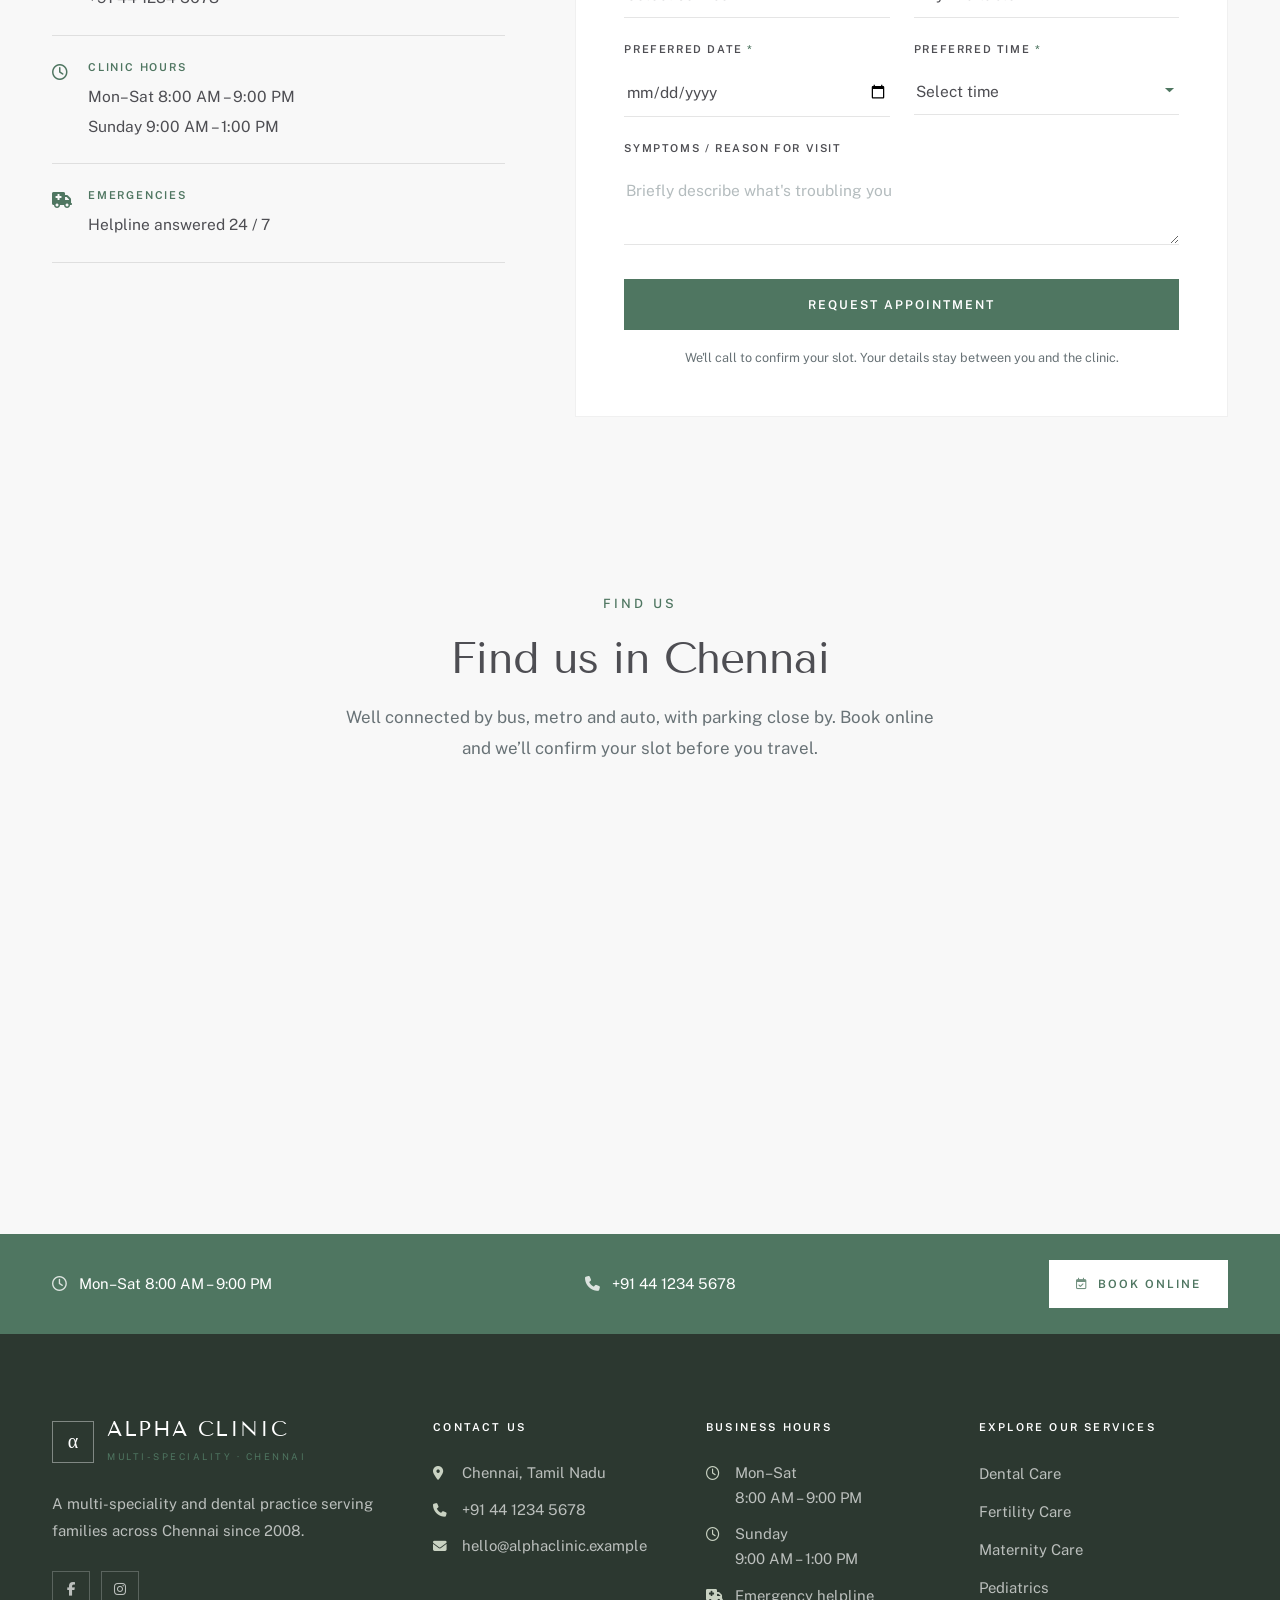
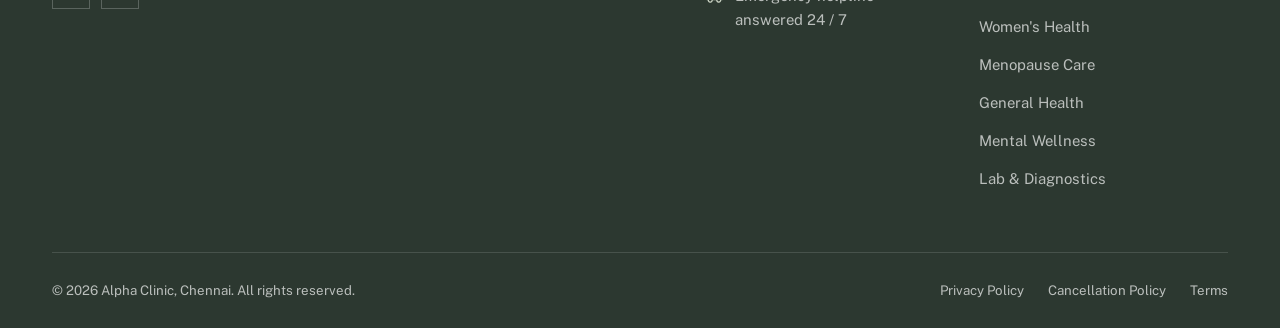
==== commit 59459b27: "Remove hero stats row (18+ / 50+ / 10,000+) Co-Authored-By: Claude Opus 5.5 <noreply@anthropic.com>" ====
--- a/index.html
+++ b/index.html
@@ -133,11 +133,6 @@
         <div class="hero-cta">
           <a href="#book" class="btn btn-solid">Book an Appointment</a>
           <a href="#services" class="btn btn-line">Explore Services <i class="fas fa-arrow-right"></i></a>
-        </div>
-        <div class="hero-meta">
-          <div><span class="count" data-target="18">0</span><small>Years of Care</small></div>
-          <div><span class="count" data-target="50">0</span><small>Specialists</small></div>
-          <div><span class="count" data-target="10000">0</span><small>Patients Treated</small></div>
         </div>
       </div>
       <div class="hero-media rv">
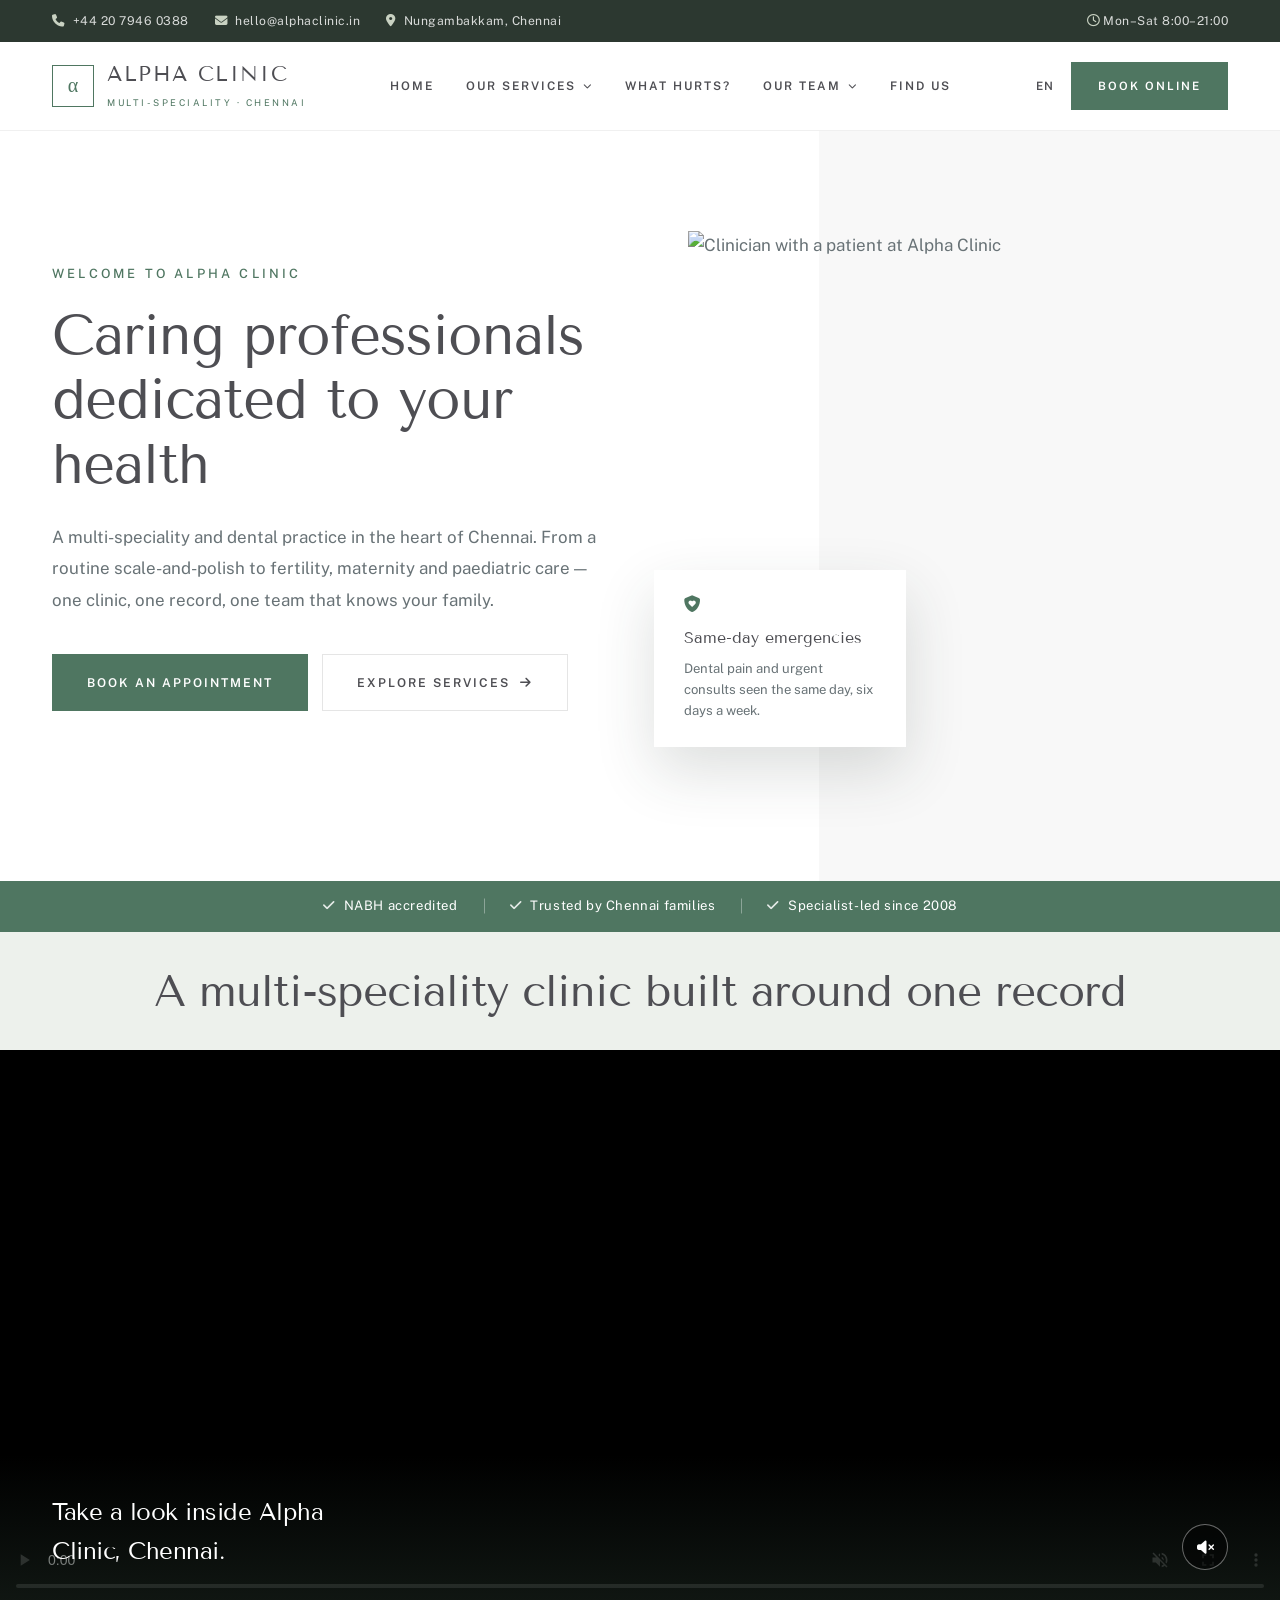
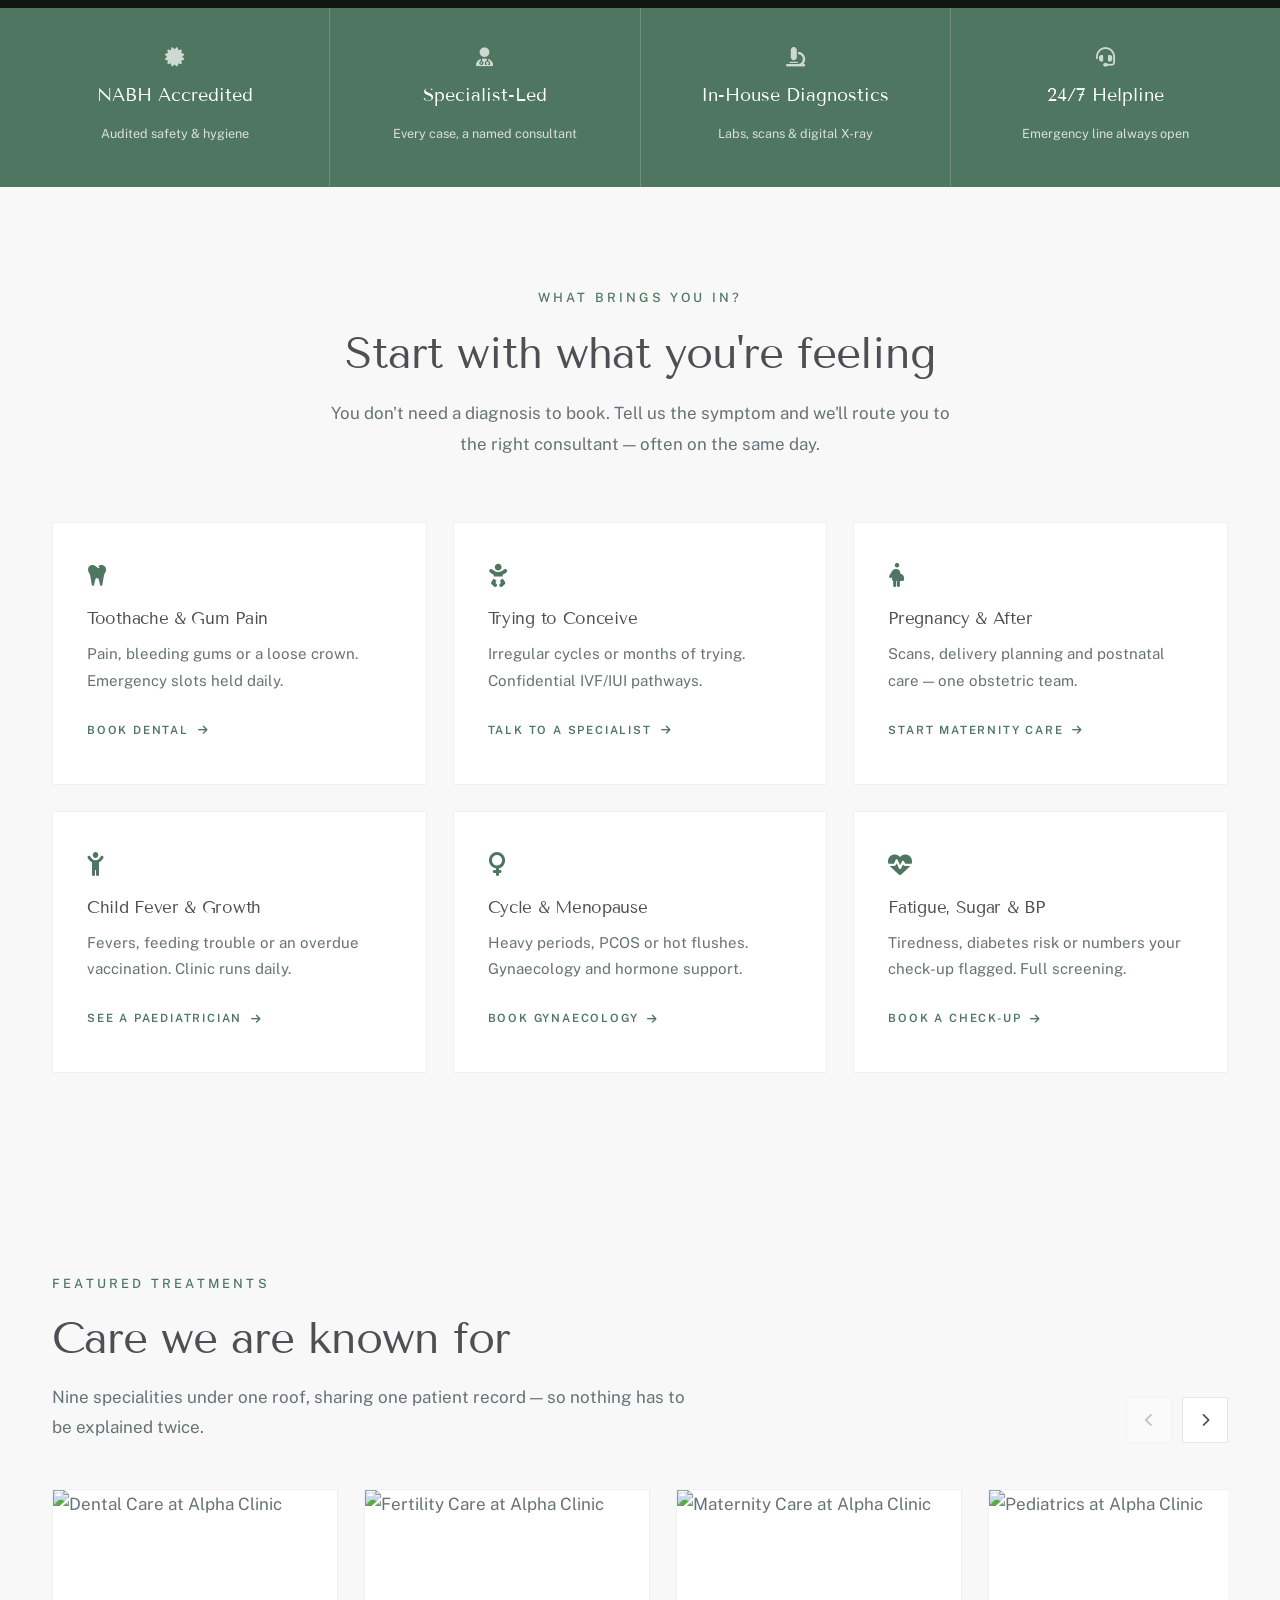
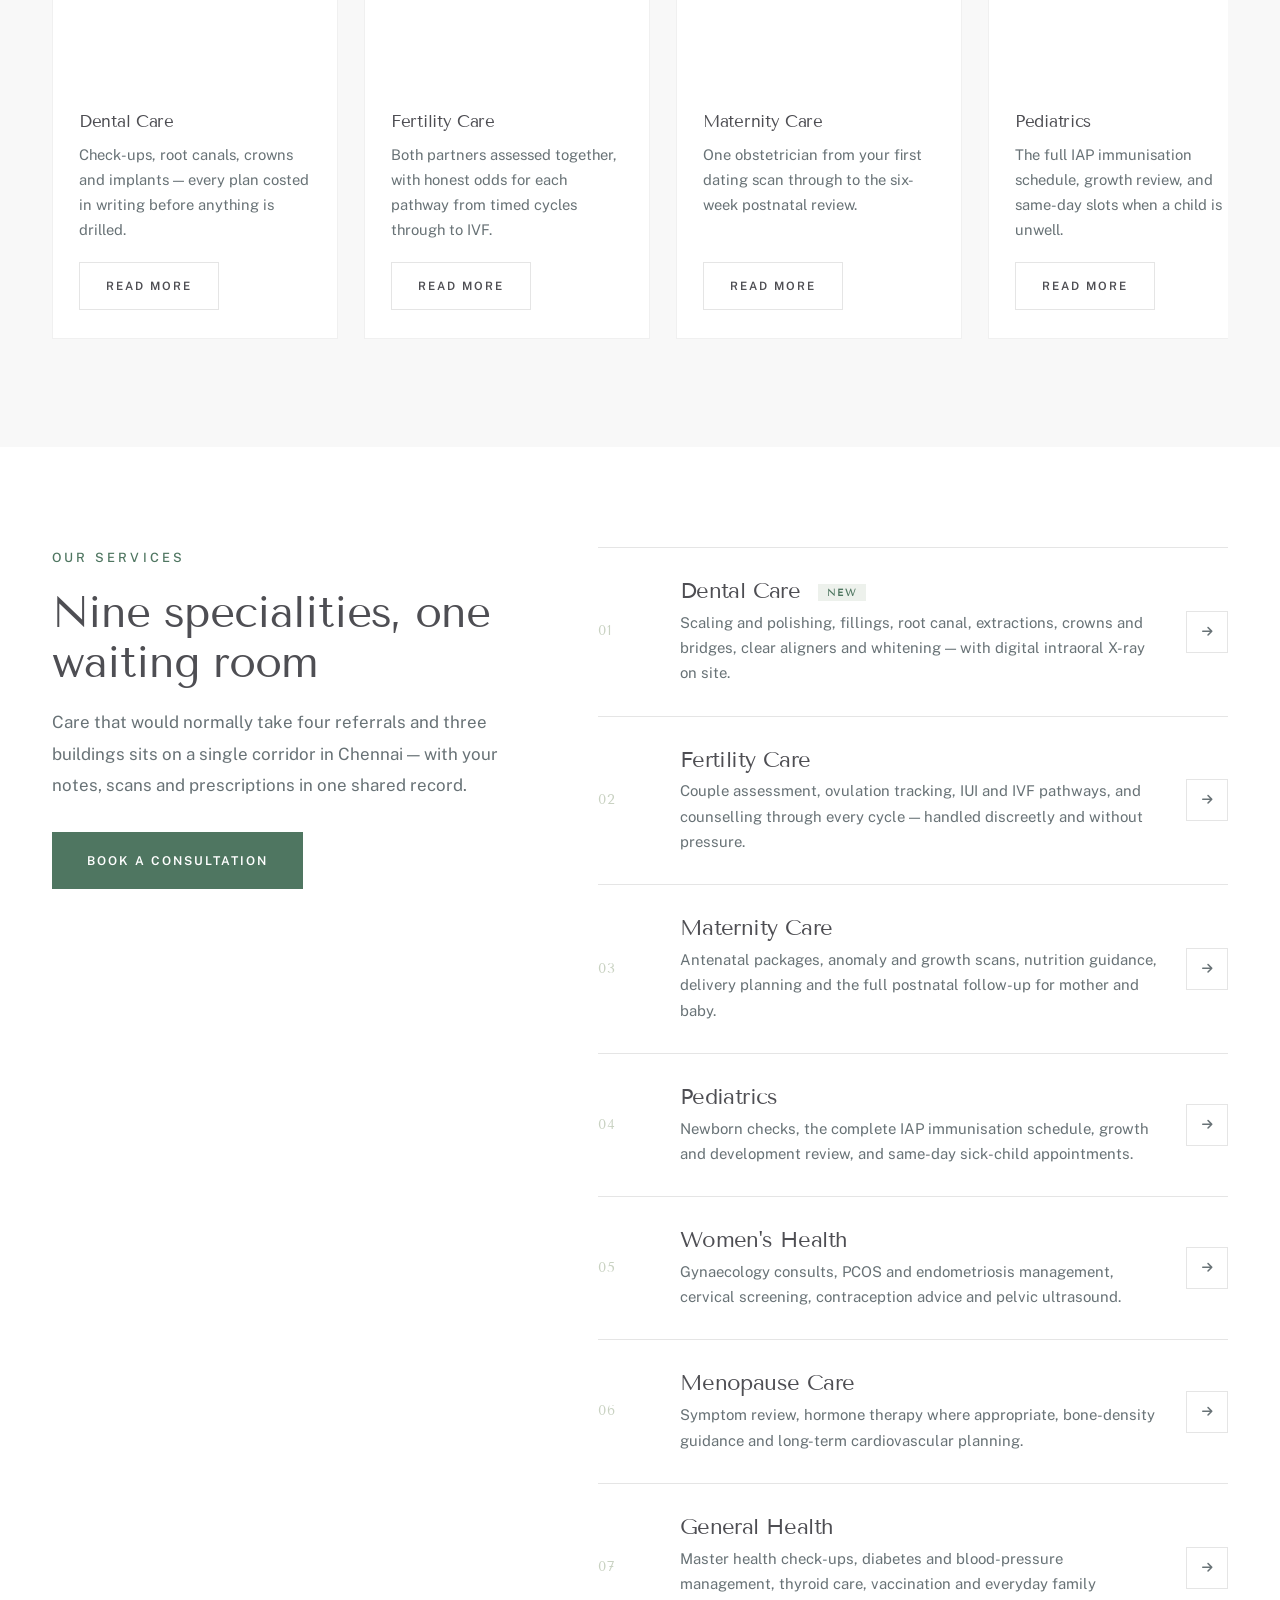
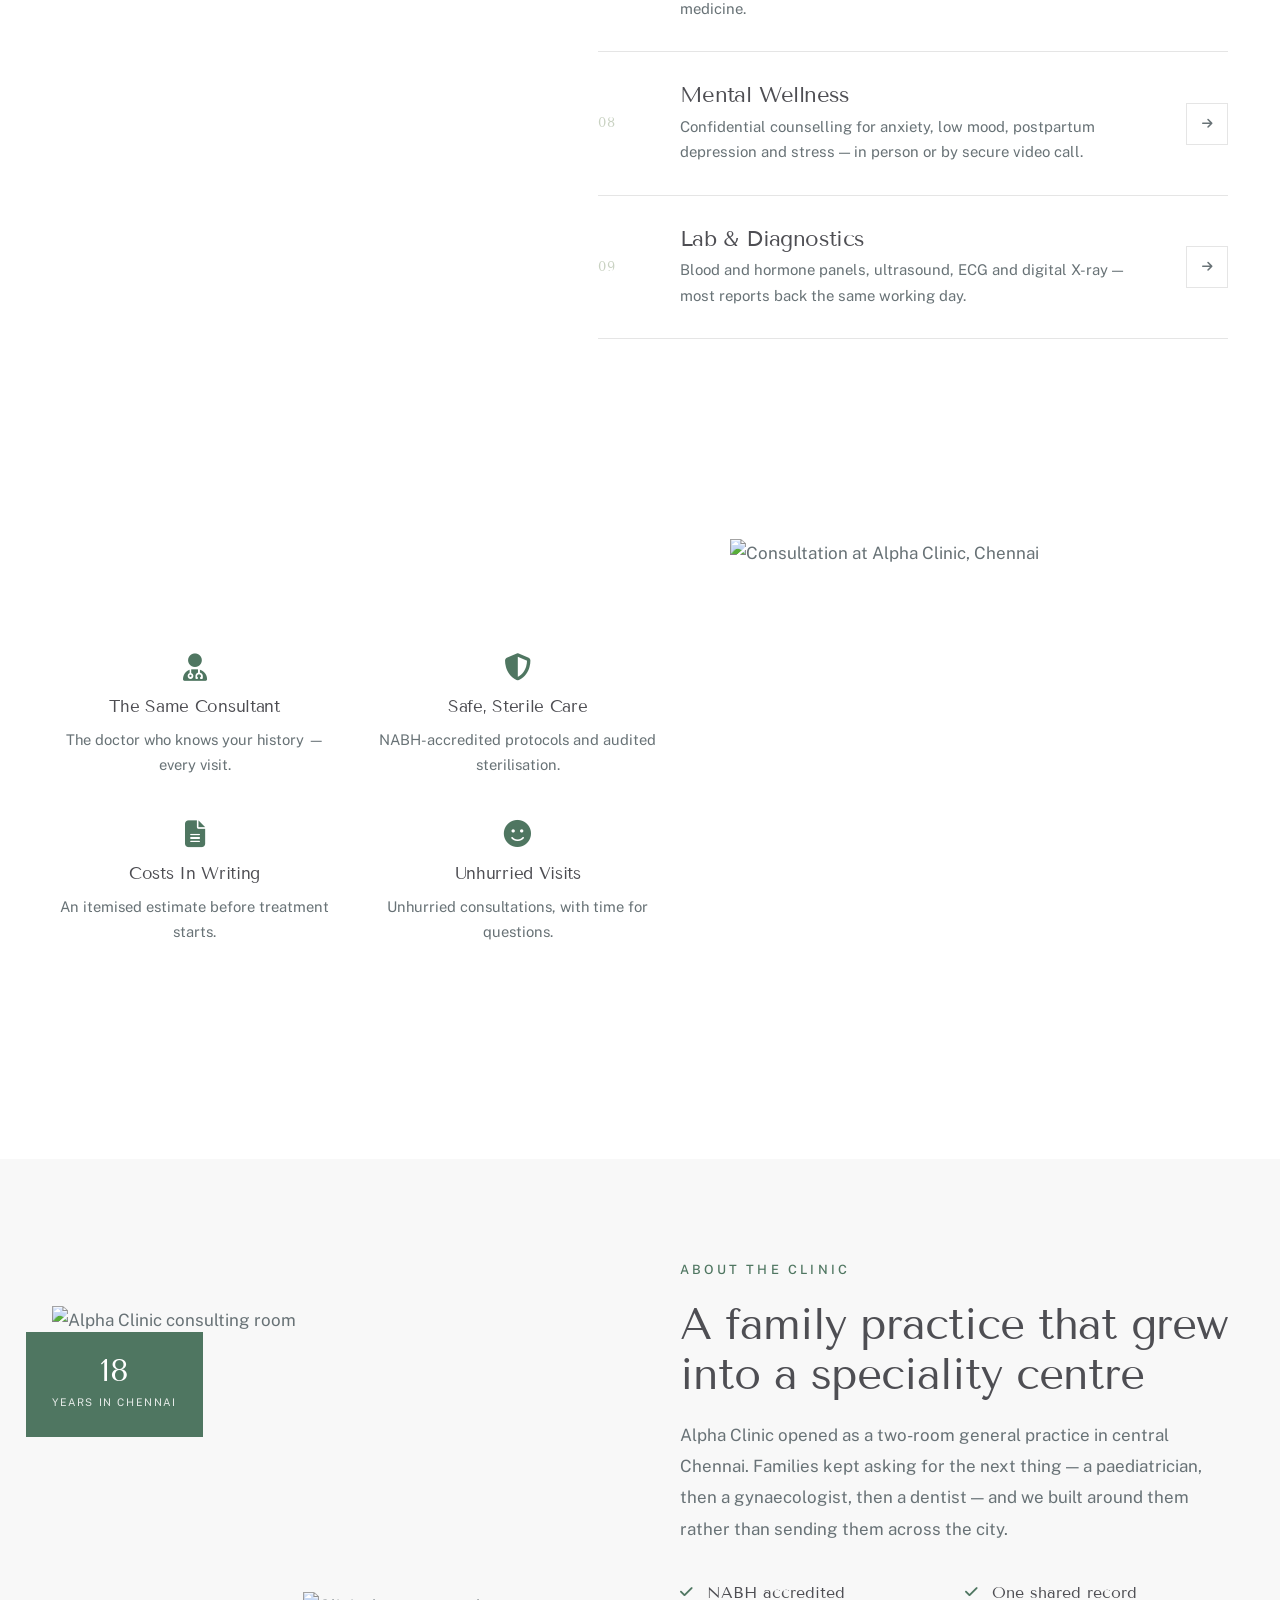
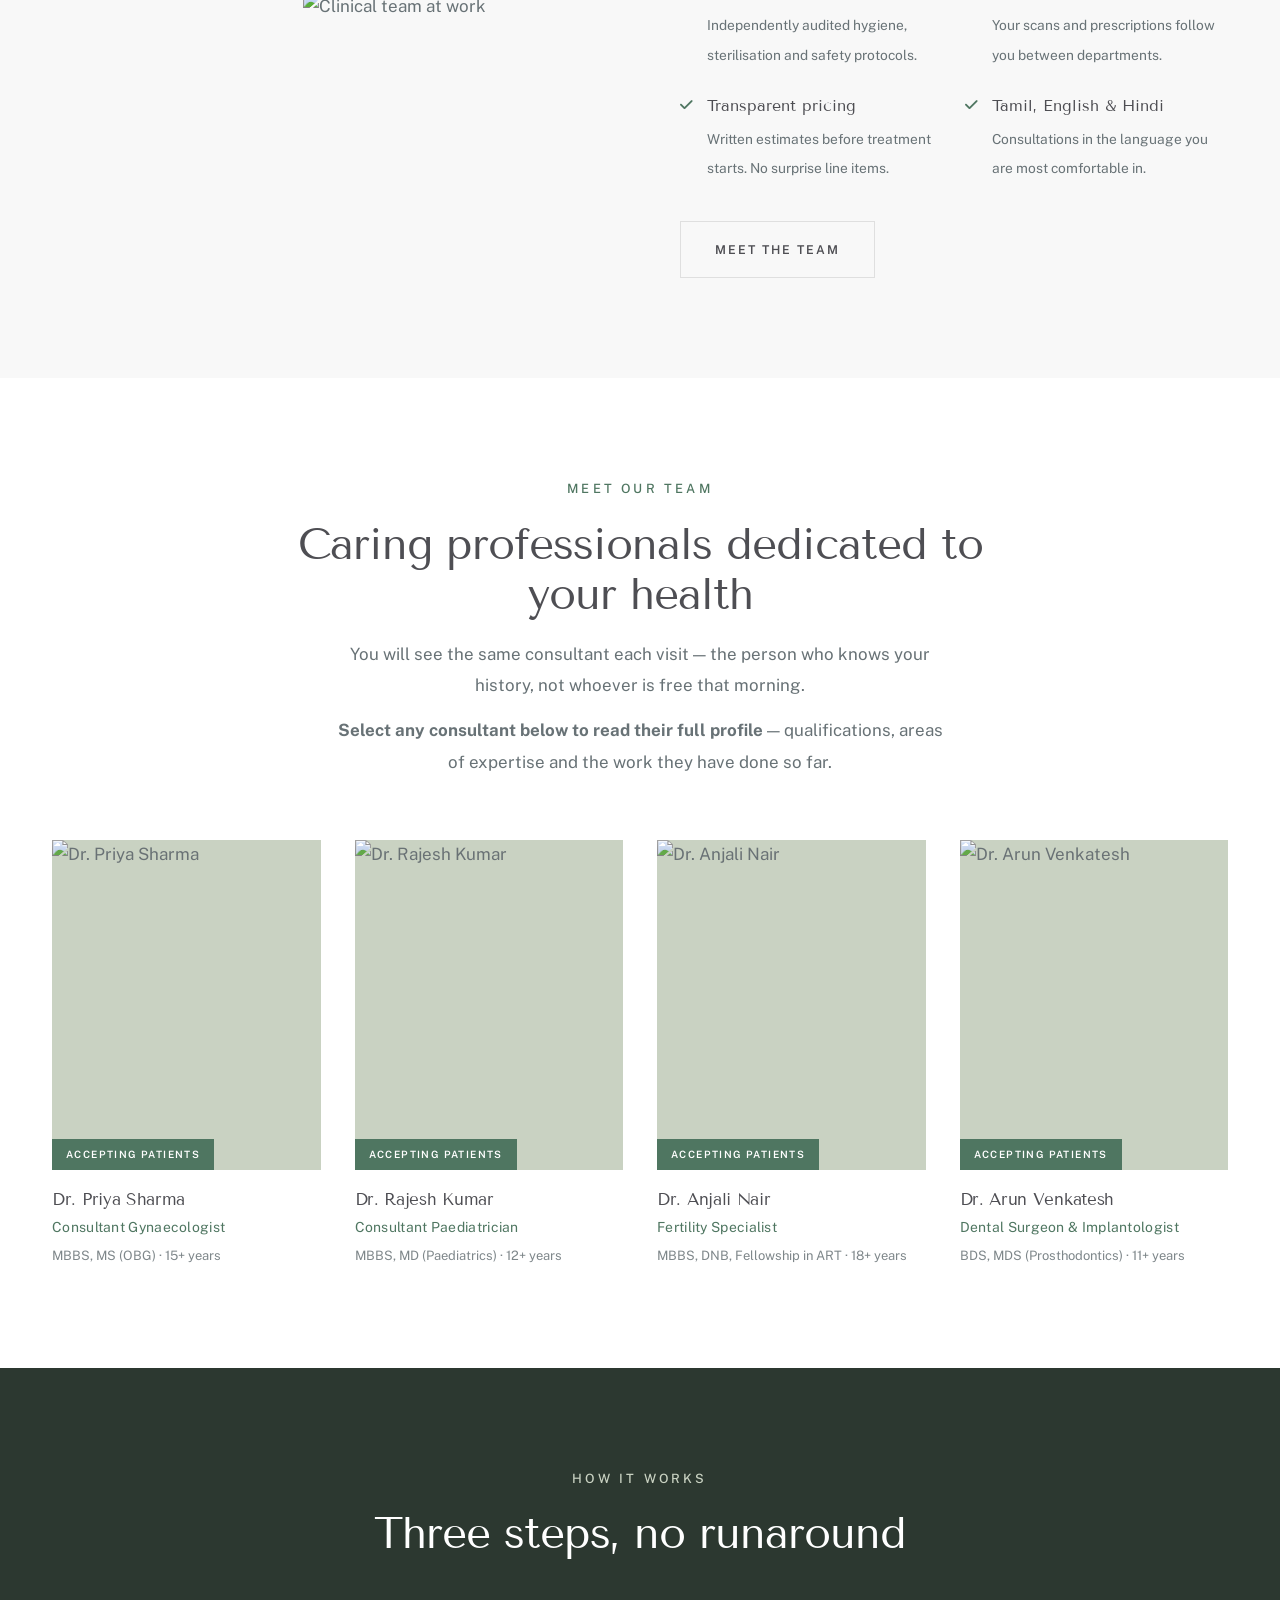
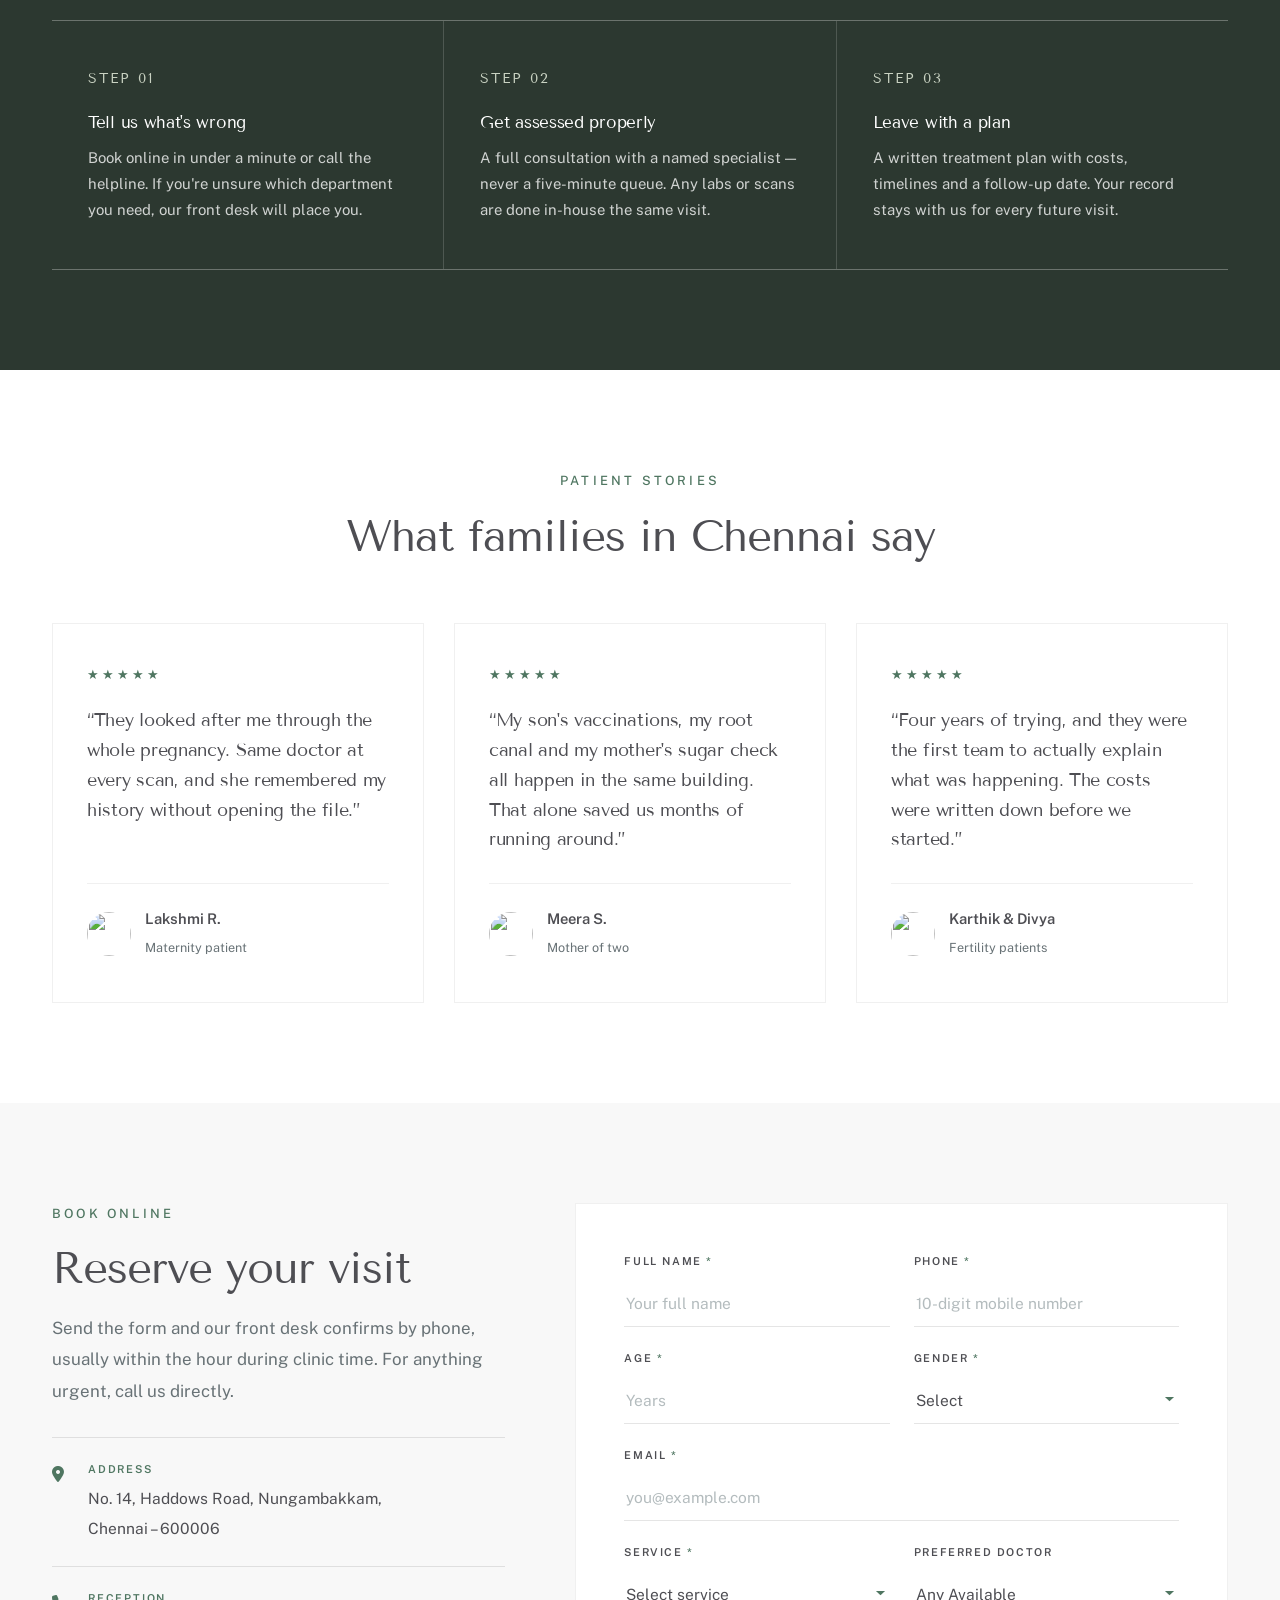
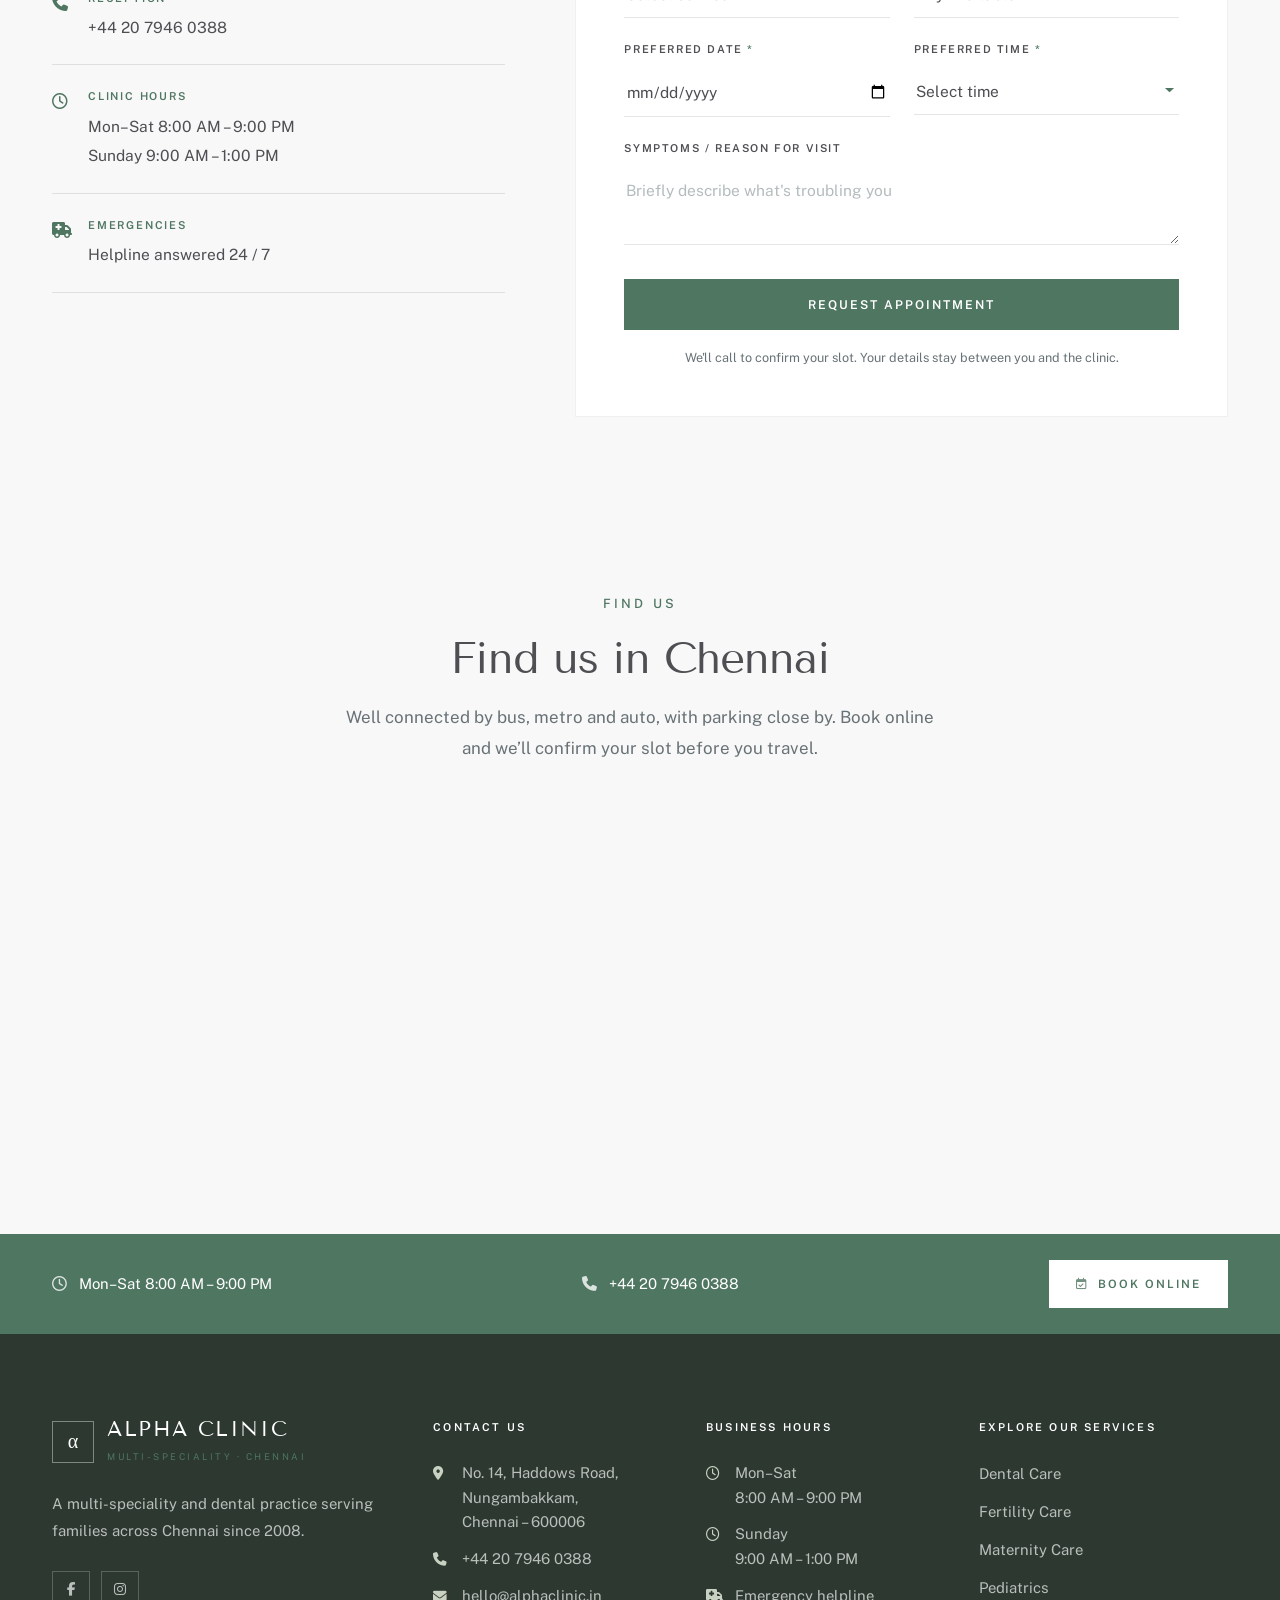
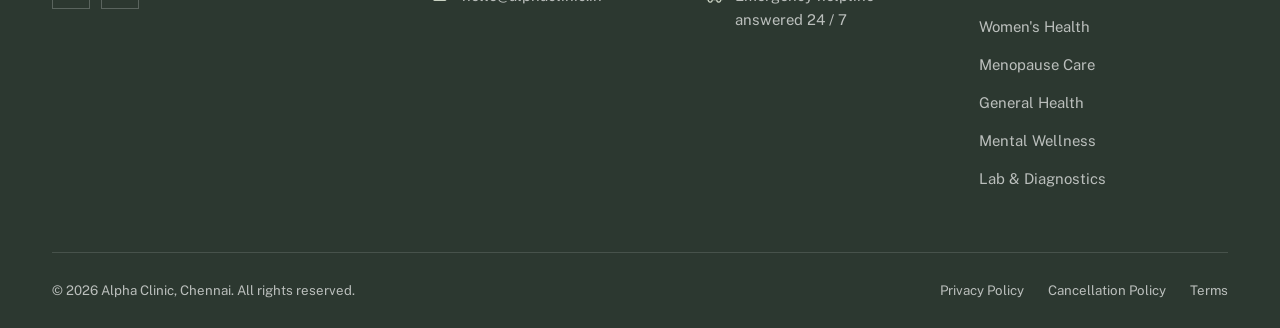
==== commit c5108549: "Replace demo contact details with realistic fictional ones Phone +44 20 7946 0388, email hello@alpha" ====
--- a/index.html
+++ b/index.html
@@ -18,9 +18,9 @@
 <div class="utility">
   <div class="shell">
     <div class="utility-left">
-      <span><i class="fas fa-phone"></i> +91 44 1234 5678</span>
-      <span><i class="fas fa-envelope"></i> hello@alphaclinic.example</span>
-      <a href="#find"><i class="fas fa-location-dot"></i> Chennai</a>
+      <a href="tel:+442079460388"><i class="fas fa-phone"></i> +44 20 7946 0388</a>
+      <a href="mailto:hello@alphaclinic.in"><i class="fas fa-envelope"></i> hello@alphaclinic.in</a>
+      <a href="#find"><i class="fas fa-location-dot"></i> Nungambakkam, Chennai</a>
     </div>
     <div class="utility-right">
       <span><i class="far fa-clock"></i> Mon&ndash;Sat 8:00&ndash;21:00</span>
@@ -494,8 +494,8 @@
         <h2>Reserve your visit</h2>
         <p class="lead" style="margin-top:20px">Send the form and our front desk confirms by phone, usually within
           the hour during clinic time. For anything urgent, call us directly.</p>
-        <div class="info"><i class="fas fa-location-dot"></i><div><strong>Location</strong><span>Chennai, Tamil Nadu</span></div></div>
-        <div class="info"><i class="fas fa-phone"></i><div><strong>Reception</strong><span>+91 44 1234 5678</span></div></div>
+        <div class="info"><i class="fas fa-location-dot"></i><div><strong>Address</strong><span>No. 14, Haddows Road, Nungambakkam,<br>Chennai &ndash; 600006</span></div></div>
+        <div class="info"><i class="fas fa-phone"></i><div><strong>Reception</strong><span>+44 20 7946 0388</span></div></div>
         <div class="info"><i class="far fa-clock"></i><div><strong>Clinic Hours</strong><span>Mon&ndash;Sat 8:00 AM &ndash; 9:00 PM<br>Sunday 9:00 AM &ndash; 1:00 PM</span></div></div>
         <div class="info"><i class="fas fa-truck-medical"></i><div><strong>Emergencies</strong><span>Helpline answered 24 / 7</span></div></div>
       </div>
@@ -569,7 +569,7 @@
   <div class="map-bar">
     <div class="shell">
       <span class="mb-item"><i class="far fa-clock"></i> Mon&ndash;Sat 8:00 AM &ndash; 9:00 PM</span>
-      <span class="mb-item"><i class="fas fa-phone"></i> +91 44 1234 5678</span>
+      <span class="mb-item"><i class="fas fa-phone"></i> +44 20 7946 0388</span>
       <a class="btn btn-light btn-sm" href="#book"><i class="far fa-calendar-check"></i> Book Online</a>
     </div>
   </div>
@@ -593,9 +593,9 @@
       <div>
         <h5>Contact Us</h5>
         <ul class="ftr-contact">
-          <li><i class="fas fa-location-dot"></i><span>Chennai, Tamil Nadu</span></li>
-          <li><i class="fas fa-phone"></i><span>+91 44 1234 5678</span></li>
-          <li><i class="fas fa-envelope"></i><span>hello@alphaclinic.example</span></li>
+          <li><i class="fas fa-location-dot"></i><span>No. 14, Haddows Road, Nungambakkam,<br>Chennai &ndash; 600006</span></li>
+          <li><i class="fas fa-phone"></i><a href="tel:+442079460388">+44 20 7946 0388</a></li>
+          <li><i class="fas fa-envelope"></i><a href="mailto:hello@alphaclinic.in">hello@alphaclinic.in</a></li>
         </ul>
       </div>
       <div>
